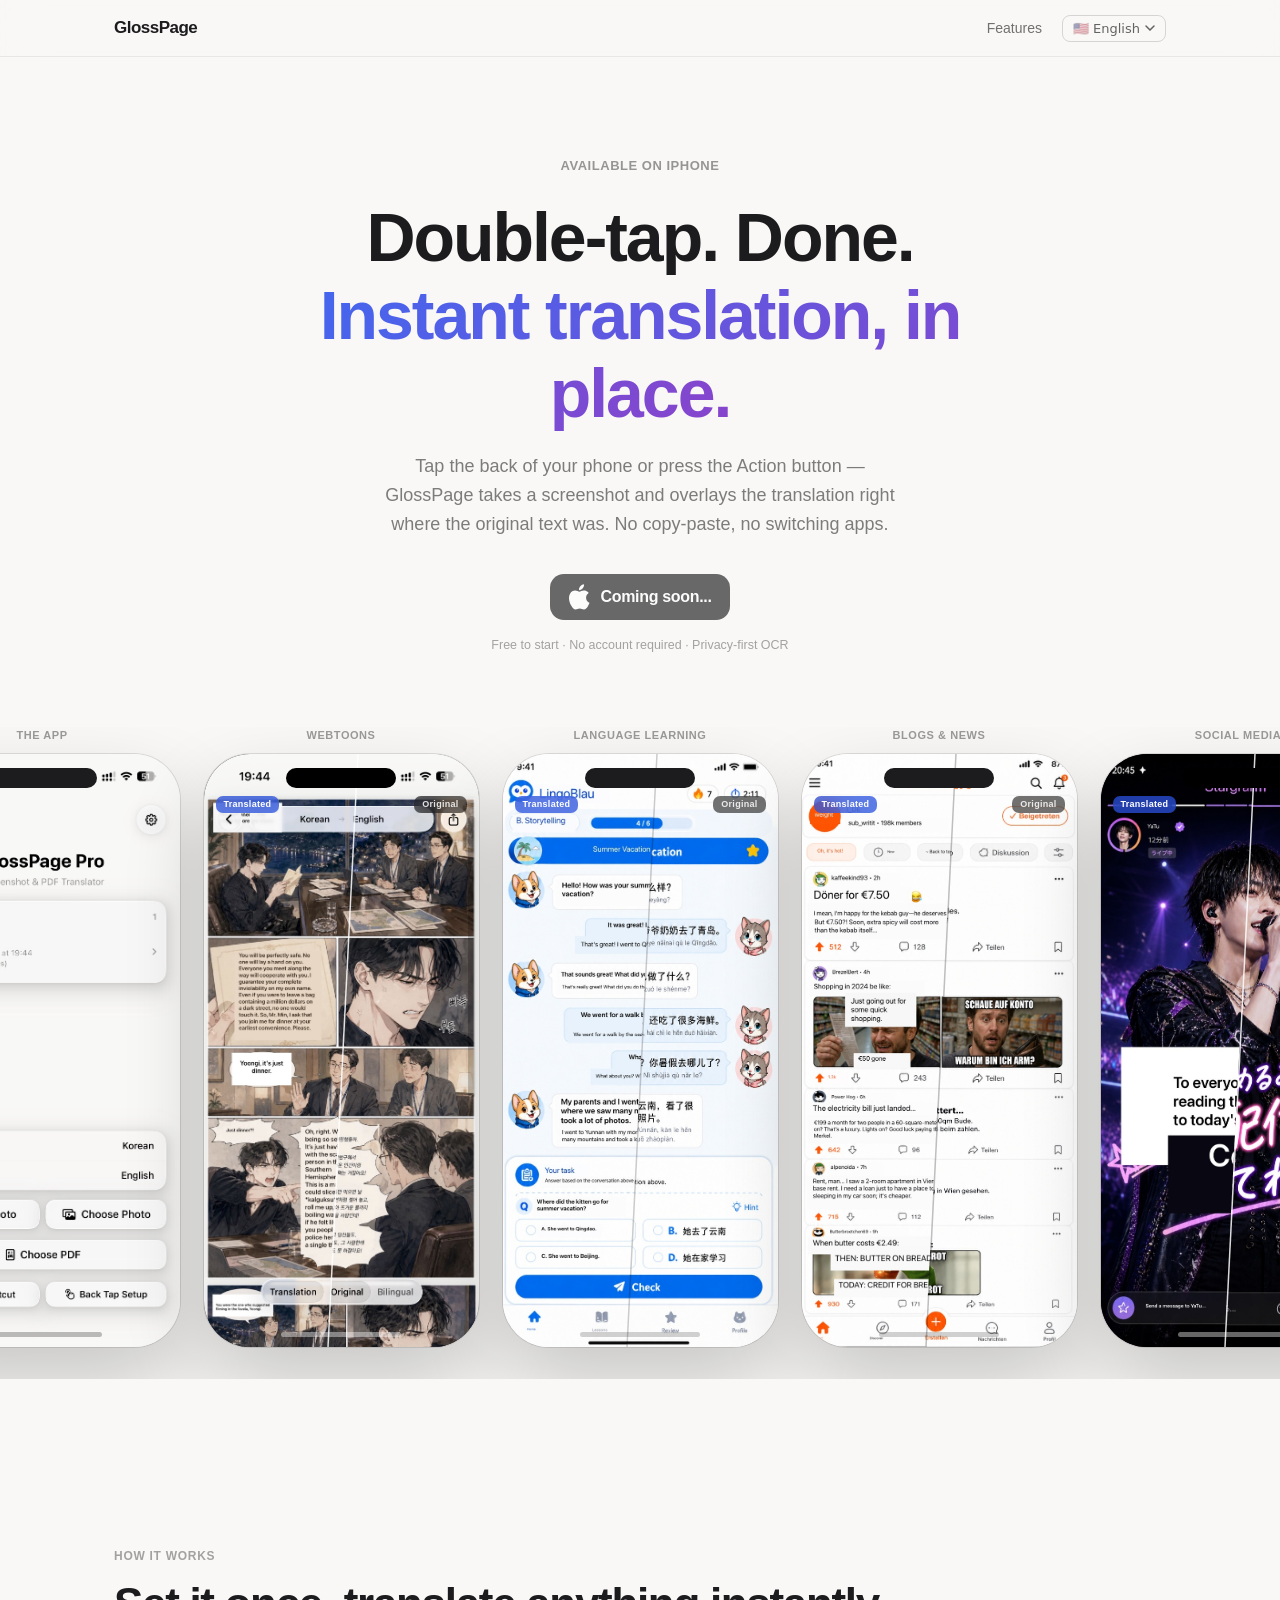
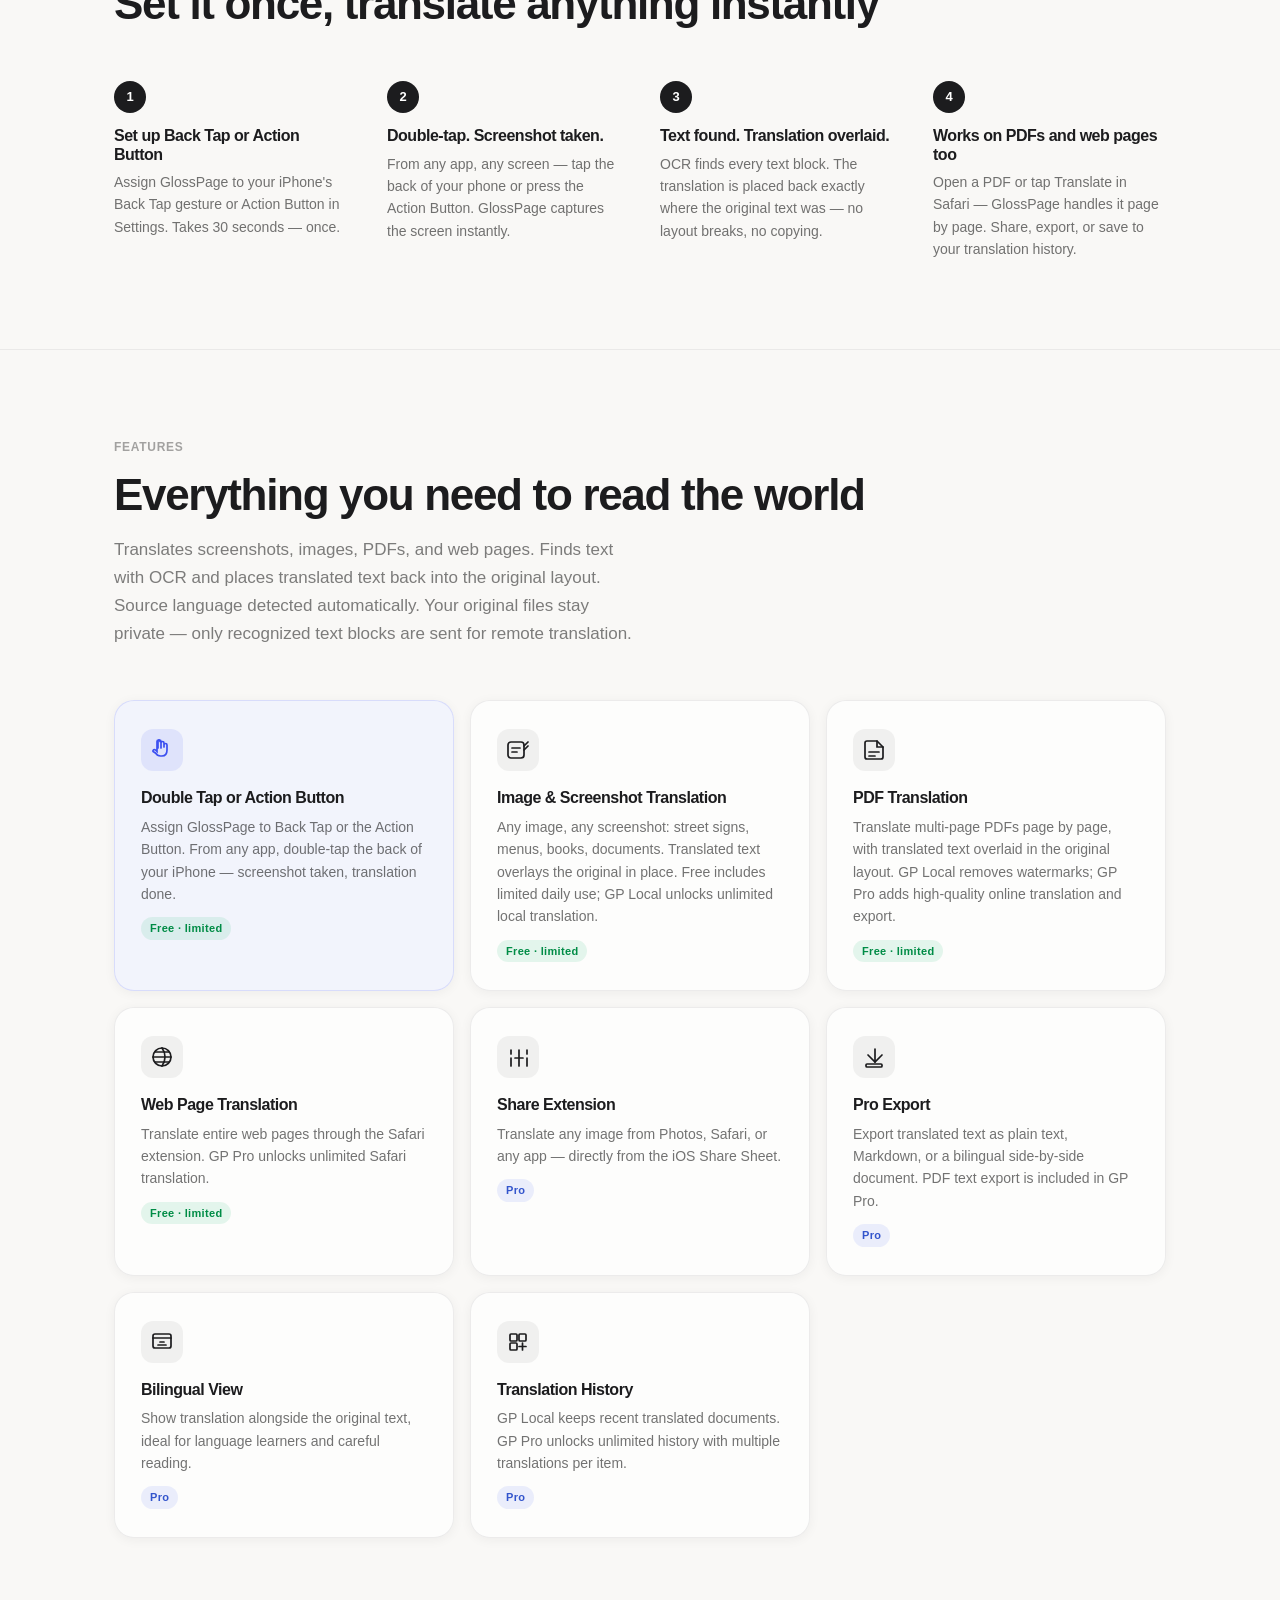
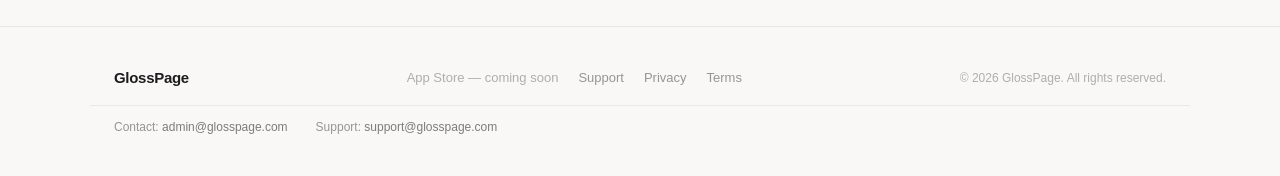
==== index.html @ c05e22f7 "Initial commit — GlossPage landing site" ====
<!DOCTYPE html>
<html lang="en">
<head>
<meta charset="UTF-8">
<meta name="viewport" content="width=device-width, initial-scale=1.0">
<title>GlossPage — Translate Text in Any Image or PDF</title>
<meta name="description" content="Point your iPhone at any text and get an instant translation overlaid on the image. Works with photos, PDFs, and web pages. Free to start.">
<meta property="og:title" content="GlossPage — Translate Text in Any Image">
<meta property="og:description" content="Point your iPhone at any text and get an instant translation overlaid on the image.">
<link rel="icon" href="img/glosspage-icon.png" type="image/png">
<link rel="stylesheet" href="styles.css">
</head>
<body>

<!-- ── Nav ── -->
<nav>
  <div class="nav-inner">
    <a href="/" class="nav-logo">GlossPage</a>
    <div class="nav-actions">
      <a href="#features" class="nav-link" id="nav-features">Features</a>
      <a href="#pricing" class="nav-link" id="nav-pricing" style="display:none;">Pricing</a>
      <div class="lang-switcher">
        <button class="lang-btn" id="lang-switcher-btn" aria-label="Language">
          <span id="lang-current">🇺🇸 EN</span>
          <svg width="10" height="6" viewBox="0 0 10 6" fill="none"><path d="M1 1l4 4 4-4" stroke="currentColor" stroke-width="1.5" stroke-linecap="round"/></svg>
        </button>
        <div class="lang-dropdown" id="lang-dropdown"></div>
      </div>
      <a id="nav-pro" href="#pricing" class="btn btn--pro" style="padding:8px 18px;font-size:13.5px;display:none;">Start Pro trial</a>
    </div>
  </div>
</nav>

<!-- ── Hero ── -->
<section class="hero">
  <div class="container--narrow">
    <span class="hero-eyebrow" id="hero-eyebrow">iPhone · iOS 17.4+</span>
    <h1><span id="h1-line1">Double-tap. Done.</span><br><em id="h1-em">Instant translation, in place.</em></h1>
    <p class="hero-sub" id="hero-sub">Tap the back of your phone or press the Action button — GlossPage takes a screenshot and overlays the translation right where the original text was. No copy-paste, no switching apps.</p>

    <div class="hero-ctas">
      <div class="appstore-badge" style="cursor:default; opacity:0.65;" aria-label="Coming soon to the App Store">
        <svg width="22" height="26" viewBox="0 0 22 26" fill="none" aria-hidden="true">
          <path d="M18.07 13.77c-.03-3.17 2.59-4.71 2.71-4.78-1.48-2.16-3.78-2.46-4.59-2.49-1.95-.2-3.82 1.16-4.81 1.16-.99 0-2.52-1.13-4.15-1.1-2.13.03-4.1 1.24-5.19 3.14-2.22 3.85-.57 9.54 1.59 12.67 1.06 1.53 2.32 3.25 3.97 3.19 1.6-.07 2.2-1.03 4.13-1.03 1.93 0 2.48 1.03 4.17 1 1.72-.03 2.81-1.55 3.86-3.09 1.22-1.77 1.72-3.48 1.75-3.57-.04-.02-3.4-1.3-3.44-5.1zM14.73 4.35c.88-1.07 1.47-2.54 1.31-4.02-1.27.05-2.8.85-3.71 1.9-.81.94-1.53 2.45-1.34 3.89 1.42.11 2.87-.72 3.74-1.77z" fill="white"/>
        </svg>
        <div class="appstore-badge-text">
          <span class="appstore-badge-sub" id="appstore-sub"></span>
          <span class="appstore-badge-name" id="appstore-name">Coming soon...</span>
        </div>
      </div>
      <a href="#pricing" class="btn btn--outline" id="btn-pro" style="display:none;">See plans ↗</a>
    </div>
    <p class="hero-note" id="hero-note">Free to start · No account required · Privacy-first OCR</p>
  </div>

  <!-- Use cases — 5 phones in a row -->
  <div style="margin-top:72px; overflow-x:auto; padding-bottom:32px;">
    <div style="display:flex; gap:24px; align-items:flex-end; justify-content:center; flex-wrap:nowrap; padding:0 24px;">

      <!-- 1. Main app screen -->
      <div style="display:flex; flex-direction:column; align-items:center; gap:10px; flex-shrink:0;">
        <div class="case-label">The app</div>
        <div class="phone-shell" style="background:#f2f1ee;">
          <div class="dyn-island"></div>
          <img src="img/screen-main.jpg" alt="GlossPage main screen" style="position:absolute; inset:0; width:100%; height:100%; object-fit:cover; object-position:top; display:block;"/>
          <div class="home-bar" style="background:rgba(0,0,0,0.25);"></div>
        </div>
      </div>

      <!-- 2. Webtoons — diagonal split -->
      <div style="display:flex; flex-direction:column; align-items:center; gap:10px; flex-shrink:0;">
        <div class="case-label">Webtoons</div>
        <div class="phone-shell" style="background:#1c1c1e;">
          <div class="dyn-island" style="background:#000;"></div>
          <img src="img/webtoon-translated.jpg" alt="Translated webtoon" style="position:absolute; inset:0; width:100%; height:100%; object-fit:cover; object-position:top; display:block;"/>
          <div style="position:absolute; inset:0; overflow:hidden; clip-path:polygon(56% 0%, 100% 0%, 100% 100%, 45% 100%);">
            <img src="img/webtoon-original.jpg" alt="Original Korean webtoon" style="position:absolute; inset:0; width:100%; height:100%; object-fit:cover; object-position:top; display:block;"/>
          </div>
          <div style="position:absolute; inset:0; pointer-events:none; z-index:5;">
            <svg width="275" height="593" viewBox="0 0 275 593" style="position:absolute;inset:0;"><line x1="154" y1="0" x2="124" y2="593" stroke="rgba(255,255,255,0.85)" stroke-width="1.5"/></svg>
          </div>
          <div style="position:absolute; top:42px; left:12px; z-index:10; background:rgba(40,80,220,0.75); backdrop-filter:blur(8px); border-radius:7px; padding:2px 8px; font-size:9px; font-weight:600; color:#fff; letter-spacing:0.03em;">Translated</div>
          <div style="position:absolute; top:42px; right:12px; z-index:10; background:rgba(0,0,0,0.55); backdrop-filter:blur(8px); border-radius:7px; padding:2px 8px; font-size:9px; font-weight:600; color:rgba(255,255,255,0.85); letter-spacing:0.03em;">Original</div>
          <div class="home-bar" style="background:rgba(255,255,255,0.4);"></div>
        </div>
      </div>

      <!-- 3. Language learning — diagonal split -->
      <div style="display:flex; flex-direction:column; align-items:center; gap:10px; flex-shrink:0;">
        <div class="case-label">Language learning</div>
        <div class="phone-shell" style="background:#fff;">
          <div class="dyn-island"></div>
          <img src="img/lingoblau-translated.jpg" alt="LingoBlau translated" style="position:absolute; inset:0; width:100%; height:100%; object-fit:cover; object-position:top; display:block;"/>
          <div style="position:absolute; inset:0; overflow:hidden; clip-path:polygon(56% 0%, 100% 0%, 100% 100%, 45% 100%);">
            <img src="img/lingoblau-original.jpg" alt="LingoBlau original Chinese" style="position:absolute; inset:0; width:100%; height:100%; object-fit:cover; object-position:top; display:block;"/>
          </div>
          <div style="position:absolute; inset:0; pointer-events:none; z-index:5;">
            <svg width="275" height="593" viewBox="0 0 275 593" style="position:absolute;inset:0;"><line x1="154" y1="0" x2="124" y2="593" stroke="rgba(0,0,0,0.2)" stroke-width="1.5"/></svg>
          </div>
          <div style="position:absolute; top:42px; left:12px; z-index:10; background:rgba(40,80,220,0.75); backdrop-filter:blur(8px); border-radius:7px; padding:2px 8px; font-size:9px; font-weight:600; color:#fff; letter-spacing:0.03em;">Translated</div>
          <div style="position:absolute; top:42px; right:12px; z-index:10; background:rgba(0,0,0,0.55); backdrop-filter:blur(8px); border-radius:7px; padding:2px 8px; font-size:9px; font-weight:600; color:rgba(255,255,255,0.85); letter-spacing:0.03em;">Original</div>
          <div class="home-bar" style="background:rgba(0,0,0,0.18);"></div>
        </div>
      </div>

      <!-- 4. Blogs & news — diagonal split -->
      <div style="display:flex; flex-direction:column; align-items:center; gap:10px; flex-shrink:0;">
        <div class="case-label">Blogs &amp; news</div>
        <div class="phone-shell" style="background:#fff;">
          <div class="dyn-island"></div>
          <img src="img/writeit-translated.jpg" alt="Writeit translated" style="position:absolute; inset:0; width:100%; height:100%; object-fit:cover; object-position:top; display:block;"/>
          <div style="position:absolute; inset:0; overflow:hidden; clip-path:polygon(56% 0%, 100% 0%, 100% 100%, 45% 100%);">
            <img src="img/writeit-original.jpg" alt="Writeit original German" style="position:absolute; inset:0; width:100%; height:100%; object-fit:cover; object-position:top; display:block;"/>
          </div>
          <div style="position:absolute; inset:0; pointer-events:none; z-index:5;">
            <svg width="275" height="593" viewBox="0 0 275 593" style="position:absolute;inset:0;"><line x1="154" y1="0" x2="124" y2="593" stroke="rgba(0,0,0,0.25)" stroke-width="1.5"/></svg>
          </div>
          <div style="position:absolute; top:42px; left:12px; z-index:10; background:rgba(40,80,220,0.75); backdrop-filter:blur(8px); border-radius:7px; padding:2px 8px; font-size:9px; font-weight:600; color:#fff; letter-spacing:0.03em;">Translated</div>
          <div style="position:absolute; top:42px; right:12px; z-index:10; background:rgba(0,0,0,0.55); backdrop-filter:blur(8px); border-radius:7px; padding:2px 8px; font-size:9px; font-weight:600; color:rgba(255,255,255,0.85); letter-spacing:0.03em;">Original</div>
          <div class="home-bar" style="background:rgba(0,0,0,0.18);"></div>
        </div>
      </div>

      <!-- 5. Social media — diagonal split -->
      <div style="display:flex; flex-direction:column; align-items:center; gap:10px; flex-shrink:0;">
        <div class="case-label">Social media</div>
        <div class="phone-shell" style="background:#0a0010;">
          <div class="dyn-island" style="background:#000;"></div>
          <img src="img/stargram-translated.jpg" alt="Stargram translated" style="position:absolute; inset:0; width:100%; height:100%; object-fit:cover; object-position:top; display:block;"/>
          <div style="position:absolute; inset:0; overflow:hidden; clip-path:polygon(56% 0%, 100% 0%, 100% 100%, 45% 100%);">
            <img src="img/stargram-original.jpg" alt="Stargram original Japanese" style="position:absolute; inset:0; width:100%; height:100%; object-fit:cover; object-position:top; display:block;"/>
          </div>
          <div style="position:absolute; inset:0; pointer-events:none; z-index:5;">
            <svg width="275" height="593" viewBox="0 0 275 593" style="position:absolute;inset:0;"><line x1="154" y1="0" x2="124" y2="593" stroke="rgba(255,255,255,0.85)" stroke-width="1.5"/></svg>
          </div>
          <div style="position:absolute; top:42px; left:12px; z-index:10; background:rgba(40,80,220,0.75); backdrop-filter:blur(8px); border-radius:7px; padding:2px 8px; font-size:9px; font-weight:600; color:#fff; letter-spacing:0.03em;">Translated</div>
          <div style="position:absolute; top:42px; right:12px; z-index:10; background:rgba(0,0,0,0.55); backdrop-filter:blur(8px); border-radius:7px; padding:2px 8px; font-size:9px; font-weight:600; color:rgba(255,255,255,0.85); letter-spacing:0.03em;">Original</div>
          <div class="home-bar" style="background:rgba(255,255,255,0.4);"></div>
        </div>
      </div>

    </div>
  </div>
</section>

<!-- ── How it works ── -->
<section class="section" id="how">
  <div class="container">
    <div class="section-label" id="how-label">How it works</div>
    <h2 id="how-h2">Set it once, translate anything instantly</h2>
    <div class="how-steps">
      <div class="how-step">
        <h3 id="how1-h">Set up Back Tap or Action Button</h3>
        <p id="how1-p">Assign GlossPage to your iPhone's Back Tap gesture or Action Button in Settings. Takes 30 seconds — once.</p>
      </div>
      <div class="how-step">
        <h3 id="how2-h">Double-tap. Screenshot taken.</h3>
        <p id="how2-p">From any app, any screen — tap the back of your phone or press the Action Button. GlossPage captures the screen instantly.</p>
      </div>
      <div class="how-step">
        <h3 id="how3-h">Text found. Translation overlaid.</h3>
        <p id="how3-p">OCR finds every text block. The translation is placed back exactly where the original text was — no layout breaks, no copying.</p>
      </div>
      <div class="how-step">
        <h3 id="how4-h">Works on PDFs and web pages too</h3>
        <p id="how4-p">Open a PDF or tap Translate in Safari — GlossPage handles it page by page. Share, export, or save to your translation history.</p>
      </div>
    </div>
  </div>
</section>

<!-- ── Features ── -->
<section class="section" id="features">
  <div class="container">
    <div class="section-label" id="feat-label">Features</div>
    <h2 id="feat-h2">Everything you need to read the world</h2>
    <p class="section-sub" id="feat-sub">Translates screenshots, images, PDFs, and web pages. Finds text with OCR and places translated text back into the original layout. Source language is detected automatically. Your original files stay private — only recognized text blocks are sent for remote translation.</p>

    <div class="feature-grid">

      <!-- 1. Double Tap / Action Button — FIRST -->
      <div class="feature-card" style="border-color:rgba(60,80,240,0.15); background:rgba(240,243,255,0.7);">
        <div class="feature-icon" style="background:rgba(60,80,240,0.1);">
          <svg viewBox="0 0 22 22" fill="none" stroke="rgb(60,80,240)" stroke-width="1.7" stroke-linecap="round">
            <path d="M7 9V2.5a1.5 1.5 0 013 0V9m0-5a1.5 1.5 0 013 0v4m0-2a1.5 1.5 0 013 0v5c0 3.8-1.8 6-5 6H9.5c-2 0-3.8-1-4.8-2.8L2 12.5A1.5 1.5 0 014.5 11L6 12.5V2.5a1.5 1.5 0 013 0"/>
          </svg>
        </div>
        <h3 id="f6-h">Double Tap or Action Button</h3>
        <p id="f6-p">Assign GlossPage to Back Tap or the Action Button. From any app, double-tap the back of your iPhone — screenshot taken, translation done.</p>
        <span class="feature-badge badge-free">Free · limited</span>
      </div>

      <!-- 2. Image Translation -->
      <div class="feature-card">
        <div class="feature-icon">
          <svg viewBox="0 0 22 22" fill="none" stroke="currentColor" stroke-width="1.7" stroke-linecap="round">
            <rect x="1" y="3" width="16" height="16" rx="3"/>
            <path d="M17 7l4-4M17 11l4-4"/>
            <path d="M5 9h8M5 13h5"/>
          </svg>
        </div>
        <h3 id="f1-h">Image &amp; Screenshot Translation</h3>
        <p id="f1-p">Any image, any screenshot — street signs, menus, books, documents. Translated text overlays the original in place. Free includes limited daily use; GP Local unlocks unlimited local translation.</p>
        <span class="feature-badge badge-free">Free · limited</span>
      </div>

      <!-- 3. PDF Translation -->
      <div class="feature-card">
        <div class="feature-icon">
          <svg viewBox="0 0 22 22" fill="none" stroke="currentColor" stroke-width="1.7" stroke-linecap="round">
            <path d="M14 2H4a2 2 0 00-2 2v14a2 2 0 002 2h14a2 2 0 002-2V8l-6-6z"/>
            <path d="M14 2v6h6"/>
            <path d="M6 13h10M6 17h6"/>
          </svg>
        </div>
        <h3 id="f2-h">PDF Translation</h3>
        <p id="f2-p">Translate multi-page PDFs page by page, with translated text overlaid in the original layout. GP Local removes watermarks; GP Pro adds high-quality online translation and export.</p>
        <span class="feature-badge badge-free">Free · limited</span>
      </div>

      <!-- 4. Web Page Translation -->
      <div class="feature-card">
        <div class="feature-icon">
          <svg viewBox="0 0 22 22" fill="none" stroke="currentColor" stroke-width="1.7" stroke-linecap="round">
            <circle cx="11" cy="11" r="9"/>
            <path d="M11 2a15 15 0 010 18M2 11h18"/>
            <path d="M4 6h14M4 16h14"/>
          </svg>
        </div>
        <h3 id="f3-h">Web Page Translation</h3>
        <p id="f3-p">Translate entire web pages through the Safari extension — text replaced in place, layout preserved. GP Pro unlocks unlimited Safari translation.</p>
        <span class="feature-badge badge-free">Free · limited</span>
      </div>

      <!-- 5. Share Extension -->
      <div class="feature-card">
        <div class="feature-icon">
          <svg viewBox="0 0 22 22" fill="none" stroke="currentColor" stroke-width="1.7" stroke-linecap="round">
            <path d="M4 12v8M4 8V4M20 12v8M20 4v4M12 4v16M8 12h8"/>
          </svg>
        </div>
        <h3 id="f5-h">Share Extension</h3>
        <p id="f5-p">Translate any image from Photos, Safari, or any app — directly from the iOS Share Sheet, without opening GlossPage.</p>
        <span class="feature-badge badge-pro">Pro</span>
      </div>

      <!-- 6. Pro Export -->
      <div class="feature-card">
        <div class="feature-icon">
          <svg viewBox="0 0 22 22" fill="none" stroke="currentColor" stroke-width="1.7" stroke-linecap="round">
            <path d="M19 9l-7 7-7-7"/>
            <path d="M12 3v13"/>
            <rect x="3" y="18" width="16" height="3" rx="1"/>
          </svg>
        </div>
        <h3 id="f7-h">Pro Export</h3>
        <p id="f7-p">Export translated text as plain text, Markdown, or a bilingual side-by-side document. PDF text export is included in GP Pro.</p>
        <span class="feature-badge badge-pro">Pro</span>
      </div>

      <!-- 7. Bilingual View -->
      <div class="feature-card">
        <div class="feature-icon">
          <svg viewBox="0 0 22 22" fill="none" stroke="currentColor" stroke-width="1.7" stroke-linecap="round">
            <rect x="2" y="3" width="18" height="14" rx="2"/>
            <path d="M2 7h18"/>
            <path d="M9 11h4M7 14h8"/>
          </svg>
        </div>
        <h3 id="f4-h">Bilingual View</h3>
        <p id="f4-p">Show translation alongside the original text — ideal for language learners and careful reading.</p>
        <span class="feature-badge badge-pro">Pro</span>
      </div>

      <!-- 8. Translation History -->
      <div class="feature-card">
        <div class="feature-icon">
          <svg viewBox="0 0 22 22" fill="none" stroke="currentColor" stroke-width="1.7" stroke-linecap="round">
            <rect x="3" y="3" width="7" height="7" rx="1"/>
            <rect x="12" y="3" width="7" height="7" rx="1"/>
            <rect x="3" y="12" width="7" height="7" rx="1"/>
            <path d="M12 15.5h7M15.5 12v7"/>
          </svg>
        </div>
        <h3 id="f8-h">Translation History</h3>
        <p id="f8-p">GP Local keeps recent translated documents. GP Pro unlocks unlimited history with multiple translations per item.</p>
        <span class="feature-badge badge-pro">Pro</span>
      </div>

    </div>
  </div>
</section>

<!-- ── Pricing ── -->
<section class="section" id="pricing" style="display:none;">
  <div class="container">
    <div class="section-label" id="price-label">Pricing</div>
    <h2 id="price-h2">Start free. Upgrade when translation becomes part of your day.</h2>
    <p class="section-sub" id="price-sub">Try GP Pro for 7 days with a limited online translation quota. Then stay free, unlock unlimited local translation, or choose Pro for high-quality online translation.</p>

    <div class="pricing-grid" style="grid-template-columns: repeat(4, minmax(0, 1fr)); align-items:stretch;">

      <!-- GP Free -->
      <div class="pricing-card pricing-card--free">
        <div class="pricing-tier" id="free-tier">GP Free</div>
        <div class="pricing-price" id="free-price">$0</div>
        <div class="pricing-period" id="free-period">forever</div>
        <ul class="pricing-features">
          <li><svg class="pricing-check" width="16" height="12" viewBox="0 0 16 12" fill="none"><path d="M1.5 6l4 4.5 9-9" stroke="rgba(0,150,80,1)" stroke-width="2" stroke-linecap="round" stroke-linejoin="round"/></svg><span id="free-f1">Limited local image &amp; screenshot translation</span></li>
          <li><svg class="pricing-check" width="16" height="12" viewBox="0 0 16 12" fill="none"><path d="M1.5 6l4 4.5 9-9" stroke="rgba(0,150,80,1)" stroke-width="2" stroke-linecap="round" stroke-linejoin="round"/></svg><span id="free-f2">Limited local PDF translation</span></li>
          <li><svg class="pricing-check" width="16" height="12" viewBox="0 0 16 12" fill="none"><path d="M1.5 6l4 4.5 9-9" stroke="rgba(0,150,80,1)" stroke-width="2" stroke-linecap="round" stroke-linejoin="round"/></svg><span id="free-f3">Shortcuts / Back Tap with daily limits</span></li>
          <li class="pricing-muted"><svg class="pricing-check" width="16" height="12" viewBox="0 0 16 12" fill="none"><path d="M2 2l12 12M14 2L2 14" stroke="rgba(0,0,0,0.25)" stroke-width="1.8" stroke-linecap="round"/></svg><span id="free-f4">Exports include watermark</span></li>
          <li class="pricing-muted"><svg class="pricing-check" width="16" height="12" viewBox="0 0 16 12" fill="none"><path d="M2 2l12 12M14 2L2 14" stroke="rgba(0,0,0,0.25)" stroke-width="1.8" stroke-linecap="round"/></svg><span id="free-f5">No high-quality online translation</span></li>
          <li class="pricing-muted"><svg class="pricing-check" width="16" height="12" viewBox="0 0 16 12" fill="none"><path d="M2 2l12 12M14 2L2 14" stroke="rgba(0,0,0,0.25)" stroke-width="1.8" stroke-linecap="round"/></svg><span id="free-f6">No saved history</span></li>
        </ul>
        <a href="#" class="btn btn--outline" style="width:100%;justify-content:center;pointer-events:none;opacity:0.55;" id="btn-download">Coming soon...</a>
      </div>

      <!-- GP Local -->
      <div class="pricing-card" style="background:rgba(255,255,255,0.85); border:0.5px solid rgba(40,120,90,0.16); box-shadow:0 4px 22px rgba(0,80,50,0.08);">
        <div class="pricing-tier" id="local-tier" style="color:rgba(0,120,70,0.75);">GP Local</div>
        <div class="pricing-price" style="color:#1c1c1e; margin-bottom:4px;"><span id="local-price">$14.99</span><span style="font-size:16px;font-weight:500;opacity:0.5;" id="local-per">/yr</span></div>
        <div class="pricing-period" id="local-period">or $1.99/month</div>
        <ul class="pricing-features">
          <li><svg class="pricing-check" width="16" height="12" viewBox="0 0 16 12" fill="none"><path d="M1.5 6l4 4.5 9-9" stroke="rgba(0,150,80,1)" stroke-width="2" stroke-linecap="round" stroke-linejoin="round"/></svg><span id="local-f1">Unlimited local image &amp; screenshot translation</span></li>
          <li><svg class="pricing-check" width="16" height="12" viewBox="0 0 16 12" fill="none"><path d="M1.5 6l4 4.5 9-9" stroke="rgba(0,150,80,1)" stroke-width="2" stroke-linecap="round" stroke-linejoin="round"/></svg><span id="local-f2">Unlimited local PDF translation</span></li>
          <li><svg class="pricing-check" width="16" height="12" viewBox="0 0 16 12" fill="none"><path d="M1.5 6l4 4.5 9-9" stroke="rgba(0,150,80,1)" stroke-width="2" stroke-linecap="round" stroke-linejoin="round"/></svg><span id="local-f3">No export watermarks</span></li>
          <li><svg class="pricing-check" width="16" height="12" viewBox="0 0 16 12" fill="none"><path d="M1.5 6l4 4.5 9-9" stroke="rgba(0,150,80,1)" stroke-width="2" stroke-linecap="round" stroke-linejoin="round"/></svg><span id="local-f4">7-day history for translated documents</span></li>
          <li class="pricing-muted"><svg class="pricing-check" width="16" height="12" viewBox="0 0 16 12" fill="none"><path d="M2 2l12 12M14 2L2 14" stroke="rgba(0,0,0,0.25)" stroke-width="1.8" stroke-linecap="round"/></svg><span id="local-f5">No high-quality online translation</span></li>
          <li class="pricing-muted"><svg class="pricing-check" width="16" height="12" viewBox="0 0 16 12" fill="none"><path d="M2 2l12 12M14 2L2 14" stroke="rgba(0,0,0,0.25)" stroke-width="1.8" stroke-linecap="round"/></svg><span id="local-f6">No advanced PDF text export</span></li>
        </ul>
        <a href="#" class="btn btn--outline" style="width:100%;justify-content:center;pointer-events:none;opacity:0.55;" id="btn-getlocal">Coming soon...</a>
        <p class="pricing-note" id="local-note">For private, on-device translation.</p>
      </div>

      <!-- GP Pro -->
      <div class="pricing-card pricing-card--pro" style="position:relative;">
        <div style="display:flex; align-items:center; gap:8px; margin-bottom:10px;">
          <div class="pricing-tier" id="pro-tier" style="margin:0;">GP Pro</div>
          <span id="pro-badge" style="font-size:10px; font-weight:700; background:rgba(255,255,255,0.15); color:rgba(255,255,255,0.9); padding:2px 8px; border-radius:50px; letter-spacing:0.04em;">BEST FOR MOST</span>
        </div>
        <div class="pricing-price" style="color:#fff; margin-bottom:4px;"><span id="pro-price">$29.99</span><span style="font-size:16px;font-weight:500;opacity:0.6;" id="pro-per">/yr</span></div>
        <div class="pricing-period" id="pro-period" style="font-size:12px;">or $4.99/month</div>
        <ul class="pricing-features">
          <li><svg class="pricing-check" width="16" height="12" viewBox="0 0 16 12" fill="none"><path d="M1.5 6l4 4.5 9-9" stroke="rgba(100,200,140,1)" stroke-width="2" stroke-linecap="round" stroke-linejoin="round"/></svg><span id="pro-f1">Everything in GP Local</span></li>
          <li><svg class="pricing-check" width="16" height="12" viewBox="0 0 16 12" fill="none"><path d="M1.5 6l4 4.5 9-9" stroke="rgba(100,200,140,1)" stroke-width="2" stroke-linecap="round" stroke-linejoin="round"/></svg><span id="pro-f2">High-quality online translation with 1× quota</span></li>
          <li><svg class="pricing-check" width="16" height="12" viewBox="0 0 16 12" fill="none"><path d="M1.5 6l4 4.5 9-9" stroke="rgba(100,200,140,1)" stroke-width="2" stroke-linecap="round" stroke-linejoin="round"/></svg><span id="pro-f3">Text export from PDFs</span></li>
          <li><svg class="pricing-check" width="16" height="12" viewBox="0 0 16 12" fill="none"><path d="M1.5 6l4 4.5 9-9" stroke="rgba(100,200,140,1)" stroke-width="2" stroke-linecap="round" stroke-linejoin="round"/></svg><span id="pro-f4">Unlimited history with multiple translations per item</span></li>
          <li><svg class="pricing-check" width="16" height="12" viewBox="0 0 16 12" fill="none"><path d="M1.5 6l4 4.5 9-9" stroke="rgba(100,200,140,1)" stroke-width="2" stroke-linecap="round" stroke-linejoin="round"/></svg><span id="pro-f5">Underline and bilingual translation modes</span></li>
          <li><svg class="pricing-check" width="16" height="12" viewBox="0 0 16 12" fill="none"><path d="M1.5 6l4 4.5 9-9" stroke="rgba(100,200,140,1)" stroke-width="2" stroke-linecap="round" stroke-linejoin="round"/></svg><span id="pro-f6">Unlimited Shortcuts, Back Tap and Safari translation</span></li>
        </ul>
        <a href="#" class="btn btn--pro" style="width:100%;justify-content:center;background:rgba(255,255,255,0.15);border:0.5px solid rgba(255,255,255,0.2);pointer-events:none;opacity:0.55;" id="btn-getpro">Coming soon...</a>
        <p class="pricing-note" id="price-note">7-day trial. Billed via App Store. Cancel anytime.</p>
      </div>

      <!-- GP Pro Plus -->
      <div class="pricing-card" style="background:linear-gradient(145deg,#0f1635,#1a1040); border:0.5px solid rgba(180,140,255,0.2); box-shadow:0 8px 40px rgba(120,60,255,0.2);">
        <div style="display:flex; align-items:center; gap:8px; margin-bottom:10px;">
          <div class="pricing-tier" id="plus-tier" style="color:rgba(200,170,255,0.8); margin:0;">GP Pro Plus</div>
          <span id="plus-badge" style="font-size:10px; font-weight:700; background:rgba(180,140,255,0.2); color:rgba(220,200,255,0.9); padding:2px 8px; border-radius:50px; letter-spacing:0.04em;">HEAVY USE</span>
        </div>
        <div class="pricing-price" style="color:#fff; margin-bottom:4px;"><span id="plus-price">$59.99</span><span style="font-size:16px;font-weight:500;opacity:0.5;" id="plus-per">/yr</span></div>
        <div class="pricing-period" id="plus-period" style="color:rgba(255,255,255,0.4); font-size:12px;">or $8.99/month</div>
        <ul class="pricing-features" style="margin-bottom:28px;">
          <li style="color:rgba(255,255,255,0.85);"><svg class="pricing-check" width="16" height="12" viewBox="0 0 16 12" fill="none"><path d="M1.5 6l4 4.5 9-9" stroke="rgba(200,160,255,1)" stroke-width="2" stroke-linecap="round" stroke-linejoin="round"/></svg><span id="plus-f1">Everything in GP Pro</span></li>
          <li style="color:rgba(255,255,255,0.85);"><svg class="pricing-check" width="16" height="12" viewBox="0 0 16 12" fill="none"><path d="M1.5 6l4 4.5 9-9" stroke="rgba(200,160,255,1)" stroke-width="2" stroke-linecap="round" stroke-linejoin="round"/></svg><span id="plus-f2">3× online translation quota</span></li>
          <li style="color:rgba(255,255,255,0.85);"><svg class="pricing-check" width="16" height="12" viewBox="0 0 16 12" fill="none"><path d="M1.5 6l4 4.5 9-9" stroke="rgba(200,160,255,1)" stroke-width="2" stroke-linecap="round" stroke-linejoin="round"/></svg><span id="plus-f3">Higher PDF and webpage limits</span></li>
          <li style="color:rgba(255,255,255,0.85);"><svg class="pricing-check" width="16" height="12" viewBox="0 0 16 12" fill="none"><path d="M1.5 6l4 4.5 9-9" stroke="rgba(200,160,255,1)" stroke-width="2" stroke-linecap="round" stroke-linejoin="round"/></svg><span id="plus-f4">Batch PDF translation</span></li>
          <li style="color:rgba(255,255,255,0.85);"><svg class="pricing-check" width="16" height="12" viewBox="0 0 16 12" fill="none"><path d="M1.5 6l4 4.5 9-9" stroke="rgba(200,160,255,1)" stroke-width="2" stroke-linecap="round" stroke-linejoin="round"/></svg><span id="plus-f5">Editable PDF export for heavy document work</span></li>
        </ul>
        <a href="#" class="btn" style="width:100%;justify-content:center;background:linear-gradient(135deg,rgba(160,100,255,0.7),rgba(100,60,220,0.7));border:0.5px solid rgba(200,160,255,0.3);color:#fff;box-shadow:0 4px 20px rgba(120,60,255,0.3);pointer-events:none;opacity:0.55;" id="btn-getplus">Coming soon...</a>
        <p class="pricing-note" id="plus-note" style="color:rgba(255,255,255,0.3);">For large PDFs, batches and frequent online translation.</p>
      </div>

    </div>
  </div>
</section>
<!-- ── Footer ── -->
<footer>
  <div class="footer-inner">
    <div class="footer-brand">GlossPage</div>
    <div class="footer-links">
      <span style="font-size:13px;color:rgba(0,0,0,0.3);">App Store — coming soon</span>
      <a href="mailto:support@glosspage.com" id="footer-support">Support</a>
      <a href="privacy.html" id="footer-privacy">Privacy</a>
      <a href="terms.html" id="footer-terms">Terms</a>
    </div>
    <div class="footer-copy"><span id="footer-copy">© 2026 GlossPage. All rights reserved.</span></div>
  </div>
  <div class="footer-contacts">
    <span>Contact: <a href="mailto:admin@glosspage.com">admin@glosspage.com</a></span>
    <span>Support: <a href="mailto:support@glosspage.com">support@glosspage.com</a></span>
  </div>
</footer>


<script>
const TRANSLATIONS = {
  en: {
    nav_features: "Features", nav_pricing: "Pricing", nav_pro: "Get Pro",
    eyebrow: "Available on iPhone",
    h1_1: "Double-tap. Done.", h1_em: "Instant translation, in place.",
    hero_sub: "Tap the back of your phone or press the Action button — GlossPage takes a screenshot and overlays the translation right where the original text was. No copy-paste, no switching apps.",
    btn_appstore: "App Store", btn_appstore_sub: "Download on the",
    btn_pro: "See plans ↗",
    hero_note: "Free to start · No account required · Privacy-first OCR",
    how_label: "How it works", how_h2: "Set it once, translate anything instantly",
    how1_h: "Set up Back Tap or Action Button", how1_p: "Assign GlossPage to your iPhone's Back Tap gesture or Action Button in Settings. Takes 30 seconds — once.",
    how2_h: "Double-tap. Screenshot taken.", how2_p: "From any app, any screen — tap the back of your phone or press the Action Button. GlossPage captures the screen instantly.",
    how3_h: "Text found. Translation overlaid.", how3_p: "OCR finds every text block. The translation is placed back exactly where the original text was — no layout breaks, no copying.",
    how4_h: "Works on PDFs and web pages too", how4_p: "Open a PDF or tap Translate in Safari — GlossPage handles it page by page. Share, export, or save to your translation history.",
    feat_label: "Features", feat_h2: "Everything you need to read the world",
    feat_sub: "Translates screenshots, images, PDFs, and web pages. Finds text with OCR and places translated text back into the original layout. Source language detected automatically. Your original files stay private — only recognized text blocks are sent for remote translation.",
    f1_h: "Image & Screenshot Translation", f1_p: "Any image, any screenshot — street signs, menus, books, documents. Translated text overlays the original in place.",
    f2_h: "PDF Translation", f2_p: "Translate multi-page PDFs with text overlaid on each page. Free tier includes up to 5 pages per day.",
    f3_h: "Web Page Translation", f3_p: "Translate entire web pages through the Safari extension. Free includes one page per day.",
    f4_h: "Bilingual View", f4_p: "Pro mode shows the translation alongside the original text — great for language learners.",
    f5_h: "Share Extension", f5_p: "Translate any image from Photos, Safari, or any app — directly from the iOS Share Sheet.",
    f6_h: "Double Tap or Action Button", f6_p: "Assign GlossPage to Back Tap or the Action Button. From any app, double-tap the back of your iPhone — screenshot taken, translation done.",
    f7_h: "Pro Export", f7_p: "Export translated text as plain text, Markdown, or a bilingual side-by-side document.",
    f8_h: "Translation History", f8_p: "Pro saves all translated images and PDFs to a dedicated folder in your Files app for easy reference.",
    price_label: "Pricing", price_h2: "Start free. Upgrade when translation becomes part of your day.",
    price_sub: "Try GP Pro for 7 days with a limited online translation quota. Then stay free, unlock unlimited local translation, or choose Pro for high-quality online translation.",
    free_tier: "GP Free", free_price: "$0", free_period: "forever",
    free_f1: "Limited local image & screenshot translation", free_f2: "Limited local PDF translation",
    free_f3: "Shortcuts / Back Tap with daily limits", free_f4: "Exports include watermark",
    free_f5: "No high-quality online translation", free_f6: "No saved history",
    btn_download: "Download Free",
    local_tier: "GP Local", local_price: "$14.99", local_per: "/yr",
    local_period: "or $1.99/month",
    local_f1: "Unlimited local image & screenshot translation", local_f2: "Unlimited local PDF translation",
    local_f3: "No export watermarks", local_f4: "7-day history for translated documents",
    local_f5: "No high-quality online translation", local_f6: "No advanced PDF text export",
    btn_getlocal: "Get GP Local →", local_note: "For private, on-device translation.",
    pro_tier: "GP Pro", pro_badge: "BEST FOR MOST", pro_price: "$29.99", pro_per: "/yr",
    pro_period: "or $4.99/month",
    pro_f1: "Everything in GP Local", pro_f2: "High-quality online translation with 1× quota",
    pro_f3: "Text export from PDFs", pro_f4: "Unlimited history with multiple translations per item",
    pro_f5: "Underline and bilingual translation modes", pro_f6: "Unlimited Shortcuts, Back Tap and Safari translation",
    pro_f7: "", pro_f8: "",
    btn_getpro: "Start GP Pro trial →", price_note: "7-day trial. Billed via App Store. Cancel anytime.",
    plus_tier: "GP Pro Plus", plus_badge: "HEAVY USE", plus_price: "$59.99", plus_per: "/yr",
    plus_period: "or $8.99/month",
    plus_f1: "Everything in GP Pro", plus_f2: "3× online translation quota",
    plus_f3: "Higher PDF and webpage limits", plus_f4: "Batch PDF translation",
    plus_f5: "Editable PDF export for heavy document work",
    btn_getplus: "Get GP Pro Plus →", plus_note: "For large PDFs, batches and frequent online translation.",
    footer_support: "Support", footer_privacy: "Privacy", footer_terms: "Terms",
    footer_copy: "© 2026 GlossPage. All rights reserved.",
  },
  de: {
    nav_features: "Funktionen", nav_pricing: "Preise", nav_pro: "Pro holen",
    eyebrow: "Verfügbar auf iPhone",
    h1_1: "Übersetze jeden Text,", h1_em: "direkt im Bild.",
    hero_sub: "Richte deine Kamera auf ein Schild, Dokument oder Screenshot. GlossPage erkennt den Text und legt die Übersetzung direkt darüber — kein Kopieren, kein App-Wechsel.",
    btn_appstore: "App Store", btn_appstore_sub: "Laden im",
    btn_pro: "Pro holen ↗",
    hero_note: "Kostenlos herunterladen · iOS 17.4+ · Kein Konto erforderlich",
    how_label: "So funktioniert's", how_h2: "Drei Schritte zur Übersetzung",
    how1_h: "Bild auswählen", how1_p: "Wähle ein Foto aus deiner Bibliothek, mach ein neues mit der Kamera oder teile ein Bild aus einer beliebigen App. Funktioniert auch mit Screenshots.",
    how2_h: "Text wird erkannt", how2_p: "GlossPage nutzt Apples Vision-Framework auf dem Gerät, um jede Textregion zu finden — kein Internet für die Texterkennung nötig.",
    how3_h: "Übersetzung erscheint", how3_p: "Jeder Textblock wird übersetzt und direkt über das Originalbild gelegt. Jederzeit zwischen Übersetzung und Original wechseln.",
    how4_h: "Speichern oder teilen", how4_p: "Exportiere das übersetzte Bild in deine Fotos, teile es oder kopiere den gesamten übersetzten Text in die Zwischenablage.",
    feat_label: "Funktionen", feat_h2: "Alles, was du brauchst, um die Welt zu lesen",
    feat_sub: "Von einem Straßenschild im Ausland bis zu einem dichten technischen PDF — GlossPage meistert es.",
    f1_h: "Bildübersetzung", f1_p: "Richte auf jedes Bild — Schilder, Speisekarten, Bücher, Screenshots. Die Übersetzung wird direkt über dem Original angezeigt.",
    f2_h: "PDF-Übersetzung", f2_p: "Übersetze mehrseitige PDFs mit Text auf jeder Seite. Die kostenlose Version umfasst bis zu 5 Seiten pro Tag.",
    f3_h: "Webseiten-Übersetzung", f3_p: "Übersetze ganze Webseiten über die Safari-Erweiterung. Kostenlos eine Seite pro Tag.",
    f4_h: "Zweisprachige Ansicht", f4_p: "Der Pro-Modus zeigt die Übersetzung neben dem Originaltext — ideal für Sprachlernende.",
    f5_h: "Teilen-Erweiterung", f5_p: "Übersetze jedes Bild aus Fotos, Safari oder einer beliebigen App — direkt aus dem iOS-Teilen-Menü.",
    f6_h: "Rücktipp-Kürzel", f6_p: "Doppeltippe auf die Rückseite deines iPhones, um sofort zu übersetzen, was auf dem Bildschirm zu sehen ist.",
    f7_h: "Pro-Export", f7_p: "Exportiere übersetzten Text als Klartext, Markdown oder zweisprachiges Dokument.",
    f8_h: "Übersetzungsverlauf", f8_p: "Pro speichert alle übersetzten Bilder und PDFs in einem eigenen Ordner in der Dateien-App.",
    price_label: "Preise", price_h2: "Einfache Preise. Echte Power.",
    price_sub: "Kostenlos mit großzügigen Tageslimits starten. Mit Pro Plus noch mehr herausholen.",
    free_tier: "Kostenlos", free_price: "0 €", free_period: "für immer",
    free_f1: "Bildübersetzung — unbegrenzt", free_f2: "PDF-Übersetzung — bis 10 Seiten/Tag",
    free_f3: "Webseitenübersetzung — 3/Tag", free_f4: "Verknüpfungen / Rücktipp — 25 Mal/Tag",
    free_f5: "PDF-Wasserzeichen beim Export", free_f6: "Teilen-Erweiterung",
    btn_download: "Kostenlos laden",
    pro_tier: "Pro", pro_price: "24,99 €", pro_per: "/Jahr",
    pro_period: "oder $4.99/Monat",
    pro_f1: "Alles aus Kostenlos, unbegrenzt", pro_f2: "Premium Online-Übersetzung — bis 50 Seiten/Tag",
    pro_f3: "Kein Exportwasserzeichen", pro_f4: "Export: Text, Markdown & zweisprachig",
    pro_f5: "Übersetzungsverlauf", pro_f6: "Unbegrenzte Verknüpfungen & Rücktipp",
    pro_f7: "Unbegrenzte Safari-Webübersetzung", pro_f8: "",
    btn_getpro: "Pro holen →", price_note: "Abrechnung über den App Store. Jederzeit kündigen.",
    footer_support: "Support", footer_privacy: "Datenschutz", footer_terms: "AGB",
    footer_copy: "© 2026 GlossPage. Alle Rechte vorbehalten.",
  },
  ja: {
    nav_features: "機能", nav_pricing: "料金", nav_pro: "Proを入手",
    eyebrow: "iPhoneで利用可能",
    h1_1: "あらゆるテキストを、", h1_em: "画像のままで翻訳。",
    hero_sub: "カメラを看板、書類、スクリーンショットに向けるだけ。GlossPageがテキストを認識し、翻訳を画像の上に重ねて表示します。コピーも切り替えも不要。",
    btn_appstore: "App Store", btn_appstore_sub: "ダウンロード",
    btn_pro: "Proを入手 ↗",
    hero_note: "無料ダウンロード · iOS 17.4以降 · アカウント不要",
    how_label: "使い方", how_h2: "3ステップで翻訳完了",
    how1_h: "画像を選択", how1_p: "ライブラリから写真を選択するか、カメラで新しく撮影するか、他のアプリから画像を共有できます。スクリーンショットにも対応。",
    how2_h: "テキストを認識", how2_p: "GlossPageはAppleのオンデバイスVisionフレームワークを使用して画像内のテキスト領域を検出・抽出します。OCRにインターネット不要。",
    how3_h: "翻訳が表示される", how3_p: "各テキストブロックが翻訳され、元の画像に直接重ねて表示されます。翻訳と原文をいつでも切り替えられます。",
    how4_h: "保存または共有", how4_p: "翻訳済み画像を写真に保存、共有、またはテキスト全体をクリップボードにコピーできます。",
    feat_label: "機能", feat_h2: "世界を読むために必要なすべて",
    feat_sub: "海外の看板から専門的な技術PDFまで — GlossPageにお任せください。",
    f1_h: "画像翻訳", f1_p: "看板、メニュー、本、スクリーンショットなど、あらゆる画像に対応。翻訳テキストが元の位置に重なって表示されます。",
    f2_h: "PDF翻訳", f2_p: "複数ページのPDFを各ページにテキストを重ねて翻訳。無料プランは1日5ページまで。",
    f3_h: "Webページ翻訳", f3_p: "Safari拡張機能でWebページ全体を翻訳。無料は1日1ページ。",
    f4_h: "バイリンガル表示", f4_p: "Proモードでは翻訳を原文の隣に表示 — 語学学習者に最適。",
    f5_h: "共有拡張機能", f5_p: "写真、Safari、またはあらゆるアプリの画像をiOS共有シートから直接翻訳。",
    f6_h: "背面タップショートカット", f6_p: "iPhoneの背面をダブルタップするだけで画面上のテキストを瞬時に翻訳。",
    f7_h: "Proエクスポート", f7_p: "テキスト、Markdown、またはバイリンガル並列ドキュメントとしてエクスポート。",
    f8_h: "翻訳履歴", f8_p: "Proは翻訳済みの画像とPDFをすべてファイルアプリの専用フォルダに保存。",
    price_label: "料金", price_h2: "シンプルな料金。本格的な機能。",
    price_sub: "無料で始めて、必要に応じてアップグレード。",
    free_tier: "無料", free_price: "¥0", free_period: "永久に",
    free_f1: "画像翻訳 — 無制限", free_f2: "PDF翻訳 — 1日10ページまで",
    free_f3: "Webページ翻訳 — 1日3ページ", free_f4: "ショートカット / 背面タップ — 1日25回",
    free_f5: "PDFエクスポート時に透かし", free_f6: "共有拡張機能",
    btn_download: "無料でダウンロード",
    pro_tier: "Pro", pro_price: "$29.99", pro_per: "/年",
    pro_period: "または月額 $4.99",
    pro_f1: "無料プランのすべて、無制限", pro_f2: "プレミアムオンライン翻訳 — 1日50ページまで",
    pro_f3: "エクスポート透かしなし", pro_f4: "テキスト・Markdown・バイリンガル出力",
    pro_f5: "翻訳履歴", pro_f6: "ショートカット＆背面タップ 無制限",
    pro_f7: "Safari ウェブ翻訳 無制限", pro_f8: "",
    btn_getpro: "Proを入手 →", price_note: "App Store経由で請求。いつでもキャンセル可能。",
    footer_support: "サポート", footer_privacy: "プライバシー", footer_terms: "利用規約",
    footer_copy: "© 2026 GlossPage. All rights reserved.",
  },
  es: {
    nav_features: "Funciones", nav_pricing: "Precios", nav_pro: "Obtener Pro",
    eyebrow: "Disponible en iPhone",
    h1_1: "Traduce cualquier texto,", h1_em: "en la propia imagen.",
    hero_sub: "Apunta tu cámara a un cartel, documento o captura de pantalla. GlossPage lee el texto y superpone la traducción — sin copiar, sin cambiar de app.",
    btn_appstore: "App Store", btn_appstore_sub: "Descargar en el",
    btn_pro: "Obtener Pro ↗",
    hero_note: "Descarga gratuita · iOS 17.4+ · Sin cuenta necesaria",
    how_label: "Cómo funciona", how_h2: "Tres pasos para cualquier traducción",
    how1_h: "Elige una imagen", how1_p: "Selecciona una foto de tu biblioteca, toma una nueva con la cámara o comparte una imagen desde cualquier app. También funciona con capturas de pantalla.",
    how2_h: "El texto se reconoce", how2_p: "GlossPage usa el framework Vision de Apple en el dispositivo para encontrar cada región de texto — sin internet para el OCR.",
    how3_h: "Aparece la traducción", how3_p: "Cada bloque de texto se traduce y se superpone directamente sobre la imagen original. Alterna entre traducción y original cuando quieras.",
    how4_h: "Guarda o comparte", how4_p: "Exporta la imagen traducida a tus Fotos, compártela o copia el texto traducido completo al portapapeles.",
    feat_label: "Funciones", feat_h2: "Todo lo que necesitas para leer el mundo",
    feat_sub: "Desde un cartel en el extranjero hasta un PDF técnico — GlossPage lo maneja.",
    f1_h: "Traducción de imágenes", f1_p: "Apunta a cualquier imagen — carteles, menús, libros, capturas. El texto traducido se superpone en el lugar original.",
    f2_h: "Traducción de PDF", f2_p: "Traduce PDFs de varias páginas con texto superpuesto en cada página. La versión gratuita incluye hasta 5 páginas por día.",
    f3_h: "Traducción de páginas web", f3_p: "Traduce páginas web completas con la extensión de Safari. Gratis: una página por día.",
    f4_h: "Vista bilingüe", f4_p: "El modo Pro muestra la traducción junto al texto original — ideal para aprender idiomas.",
    f5_h: "Extensión de compartir", f5_p: "Traduce cualquier imagen desde Fotos, Safari o cualquier app — directamente desde el menú Compartir de iOS.",
    f6_h: "Atajo de toque trasero", f6_p: "Toca dos veces la parte trasera de tu iPhone para traducir al instante lo que está en pantalla.",
    f7_h: "Exportación Pro", f7_p: "Exporta el texto traducido como texto plano, Markdown o documento bilingüe.",
    f8_h: "Historial de traducciones", f8_p: "Pro guarda todas las imágenes y PDFs traducidos en una carpeta dedicada en la app Archivos.",
    price_label: "Precios", price_h2: "Precios simples. Potencia real.",
    price_sub: "Comienza gratis con límites generosos. Actualiza cuando necesites más.",
    free_tier: "Gratis", free_price: "$0", free_period: "para siempre",
    free_f1: "Traducción de imágenes — ilimitada", free_f2: "Traducción de PDF — 5 páginas/día",
    free_f3: "Traducción web — 3/día", free_f4: "Atajos / Toque trasero — 25 usos/día",
    free_f5: "Marca de agua en PDFs exportados", free_f6: "Extensión de compartir",
    btn_download: "Descargar gratis",
    pro_tier: "Pro", pro_price: "$29.99", pro_per: "/año",
    pro_period: "o $4.99/mes",
    pro_f1: "Todo lo de Gratis, ilimitado", pro_f2: "Traducción online premium — hasta 50 páginas/día",
    pro_f3: "Sin marcas de agua en exportación", pro_f4: "Exportar texto, Markdown y bilingüe",
    pro_f5: "Historial de traducciones", pro_f6: "Atajos y Toque trasero ilimitados",
    pro_f7: "Traducción web Safari ilimitada", pro_f8: "",
    btn_getpro: "Obtener Pro →", price_note: "Facturado a través de App Store. Cancela cuando quieras.",
    footer_support: "Soporte", footer_privacy: "Privacidad", footer_terms: "Términos",
    footer_copy: "© 2026 GlossPage. Todos los derechos reservados.",
  },
  ko: {
    nav_features: "기능", nav_pricing: "가격", nav_pro: "Pro 구독",
    eyebrow: "iPhone에서 사용 가능",
    h1_1: "어떤 텍스트든,", h1_em: "이미지 위에서 바로 번역.",
    hero_sub: "카메라를 간판, 문서, 스크린샷에 향하세요. GlossPage가 텍스트를 읽고 번역을 이미지 위에 바로 표시합니다 — 복사도, 앱 전환도 필요 없어요.",
    btn_appstore: "App Store", btn_appstore_sub: "다운로드",
    btn_pro: "Pro 구독 ↗",
    hero_note: "무료 다운로드 · iOS 17.4 이상 · 계정 불필요",
    how_label: "사용 방법", how_h2: "3단계로 번역 완료",
    how1_h: "이미지 선택", how1_p: "라이브러리에서 사진을 선택하거나, 카메라로 새로 촬영하거나, 모든 앱에서 이미지를 공유하세요. 스크린샷도 지원합니다.",
    how2_h: "텍스트 인식", how2_p: "GlossPage는 Apple의 기기 내 Vision 프레임워크를 사용해 이미지의 모든 텍스트 영역을 찾아냅니다 — OCR에 인터넷 불필요.",
    how3_h: "번역 표시", how3_p: "각 텍스트 블록이 번역되어 원본 이미지 위에 바로 표시됩니다. 언제든지 번역과 원문 사이를 전환할 수 있습니다.",
    how4_h: "저장 또는 공유", how4_p: "번역된 이미지를 사진에 저장하거나, 공유하거나, 전체 번역 텍스트를 클립보드에 복사하세요.",
    feat_label: "기능", feat_h2: "세상을 읽기 위한 모든 것",
    feat_sub: "해외 도로 표지판부터 전문 기술 PDF까지 — GlossPage가 처리합니다.",
    f1_h: "이미지 번역", f1_p: "간판, 메뉴, 책, 스크린샷 등 모든 이미지에 대응. 번역 텍스트가 원래 위치에 겹쳐 표시됩니다.",
    f2_h: "PDF 번역", f2_p: "여러 페이지 PDF를 각 페이지에 텍스트를 겹쳐 번역. 무료 플랜은 하루 5페이지까지.",
    f3_h: "웹 페이지 번역", f3_p: "Safari 확장 프로그램으로 전체 웹 페이지를 번역. 무료: 하루 1페이지.",
    f4_h: "이중 언어 보기", f4_p: "Pro 모드는 번역을 원문 옆에 표시 — 언어 학습자에게 최적.",
    f5_h: "공유 확장", f5_p: "사진, Safari 또는 모든 앱의 이미지를 iOS 공유 시트에서 바로 번역.",
    f6_h: "뒷면 탭 단축키", f6_p: "iPhone 뒷면을 두 번 탭하면 화면의 텍스트를 즉시 번역.",
    f7_h: "Pro 내보내기", f7_p: "번역 텍스트를 일반 텍스트, Markdown 또는 이중 언어 문서로 내보내기.",
    f8_h: "번역 기록", f8_p: "Pro는 번역된 이미지와 PDF를 모두 파일 앱의 전용 폴더에 저장.",
    price_label: "가격", price_h2: "간단한 요금제. 강력한 기능.",
    price_sub: "넉넉한 무료 한도로 시작하고, 필요할 때 업그레이드하세요.",
    free_tier: "무료", free_price: "₩0", free_period: "영구적으로",
    free_f1: "이미지 번역 — 무제한", free_f2: "PDF 번역 — 하루 10페이지",
    free_f3: "웹 페이지 번역 — 하루 3개", free_f4: "단축키 / 뒷면 탭 — 하루 25회",
    free_f5: "PDF 내보내기 시 워터마크", free_f6: "공유 확장",
    btn_download: "무료 다운로드",
    pro_tier: "Pro", pro_price: "$29.99", pro_per: "/년",
    pro_period: "또는 월 $4.99",
    pro_f1: "무료 플랜의 모든 것, 무제한", pro_f2: "프리미엄 온라인 번역 — 하루 50페이지",
    pro_f3: "내보내기 워터마크 없음", pro_f4: "텍스트·Markdown·이중 언어 출력",
    pro_f5: "번역 기록", pro_f6: "단축키 및 뒷면 탭 무제한",
    pro_f7: "Safari 웹 번역 무제한", pro_f8: "",
    btn_getpro: "Pro 구독 →", price_note: "App Store를 통해 청구됩니다. 언제든지 취소 가능.",
    footer_support: "지원", footer_privacy: "개인정보", footer_terms: "이용약관",
    footer_copy: "© 2026 GlossPage. All rights reserved.",
  },
  fr: {
    nav_features: "Fonctionnalités", nav_pricing: "Tarifs", nav_pro: "Obtenir Pro",
    eyebrow: "Disponible sur iPhone",
    h1_1: "Traduisez n'importe quel texte,", h1_em: "directement dans l'image.",
    hero_sub: "Pointez votre appareil photo vers un panneau, un document ou une capture d'écran. GlossPage lit le texte et affiche la traduction par-dessus — sans copier, sans changer d'app.",
    btn_appstore: "App Store", btn_appstore_sub: "Télécharger sur l'",
    btn_pro: "Obtenir Pro ↗",
    hero_note: "Téléchargement gratuit · iOS 17.4+ · Sans compte",
    how_label: "Comment ça marche", how_h2: "Trois étapes pour toute traduction",
    how1_h: "Choisir une image", how1_p: "Sélectionnez une photo de votre bibliothèque, prenez-en une nouvelle avec l'appareil photo ou partagez une image depuis n'importe quelle app.",
    how2_h: "Le texte est reconnu", how2_p: "GlossPage utilise le framework Vision d'Apple sur l'appareil pour trouver chaque région de texte — pas d'internet nécessaire pour l'OCR.",
    how3_h: "La traduction apparaît", how3_p: "Chaque bloc de texte est traduit et superposé directement sur l'image d'origine. Basculez entre traduction et original à tout moment.",
    how4_h: "Enregistrez ou partagez", how4_p: "Exportez l'image traduite dans vos Photos, partagez-la ou copiez le texte traduit intégral dans le presse-papiers.",
    feat_label: "Fonctionnalités", feat_h2: "Tout ce qu'il faut pour lire le monde",
    feat_sub: "D'un panneau à l'étranger à un PDF technique dense — GlossPage gère tout.",
    f1_h: "Traduction d'images", f1_p: "Pointez vers n'importe quelle image — panneaux, menus, livres, captures. Le texte traduit se superpose à l'original.",
    f2_h: "Traduction PDF", f2_p: "Traduisez des PDFs multi-pages avec le texte superposé sur chaque page. La version gratuite inclut jusqu'à 5 pages par jour.",
    f3_h: "Traduction de pages web", f3_p: "Traduisez des pages web entières via l'extension Safari. Gratuit : une page par jour.",
    f4_h: "Vue bilingue", f4_p: "Le mode Pro affiche la traduction à côté du texte original — idéal pour apprendre les langues.",
    f5_h: "Extension de partage", f5_p: "Traduisez n'importe quelle image depuis Photos, Safari ou toute app — directement depuis le menu Partager d'iOS.",
    f6_h: "Raccourci double-tap", f6_p: "Appuyez deux fois au dos de votre iPhone pour traduire instantanément ce qui est à l'écran.",
    f7_h: "Export Pro", f7_p: "Exportez le texte traduit en texte brut, Markdown ou document bilingue.",
    f8_h: "Historique des traductions", f8_p: "Pro enregistre toutes les images et PDFs traduits dans un dossier dédié de l'app Fichiers.",
    price_label: "Tarifs", price_h2: "Tarifs simples. Puissance réelle.",
    price_sub: "Commencez gratuitement avec des limites généreuses. Passez à Pro quand vous en avez besoin.",
    free_tier: "Gratuit", free_price: "0 €", free_period: "pour toujours",
    free_f1: "Traduction d'images — illimitée", free_f2: "Traduction PDF — jusqu'à 10 pages/jour",
    free_f3: "Traduction web — 3/jour", free_f4: "Raccourcis / Double-tap — 25 fois/jour",
    free_f5: "Filigrane sur les PDFs exportés", free_f6: "Extension de partage",
    btn_download: "Télécharger gratuitement",
    pro_tier: "Pro", pro_price: "29,99 €", pro_per: "/an",
    pro_period: "ou $4.99/mois",
    pro_f1: "Tout le plan Gratuit, illimité", pro_f2: "Traduction en ligne premium — jusqu'à 50 pages/jour",
    pro_f3: "Sans filigrane à l'export", pro_f4: "Export texte, Markdown et bilingue",
    pro_f5: "Historique des traductions", pro_f6: "Raccourcis et Double-tap illimités",
    pro_f7: "Traduction web Safari illimitée", pro_f8: "",
    btn_getpro: "Obtenir Pro →", price_note: "Facturé via l'App Store. Annulez à tout moment.",
    footer_support: "Support", footer_privacy: "Confidentialité", footer_terms: "CGU",
    footer_copy: "© 2026 GlossPage. Tous droits réservés.",
  },
};


// Keep the updated pricing policy consistent across all localized pages.
// Plan names stay as product names, while feature descriptions are localized.
const UPDATED_PRICING_COPY_BY_LANG = {
  en: {
    nav_pro: "Start Pro trial",
    btn_pro: "See plans ↗",
    f1_p: "Any image, any screenshot: street signs, menus, books, documents. Translated text overlays the original in place. Free includes limited daily use; GP Local unlocks unlimited local translation.",
    f2_p: "Translate multi-page PDFs page by page, with translated text overlaid in the original layout. GP Local removes watermarks; GP Pro adds high-quality online translation and export.",
    f3_p: "Translate entire web pages through the Safari extension. GP Pro unlocks unlimited Safari translation.",
    f4_p: "Show translation alongside the original text, ideal for language learners and careful reading.",
    f7_p: "Export translated text as plain text, Markdown, or a bilingual side-by-side document. PDF text export is included in GP Pro.",
    f8_p: "GP Local keeps recent translated documents. GP Pro unlocks unlimited history with multiple translations per item.",
    price_label: "Pricing",
    price_h2: "Start free. Upgrade when translation becomes part of your day.",
    price_sub: "Try GP Pro for 7 days with a limited online translation quota. Then stay free, unlock unlimited local translation, or choose Pro for high-quality online translation.",
    free_tier: "GP Free", free_price: "$0", free_period: "forever",
    free_f1: "Limited local image & screenshot translation", free_f2: "Limited local PDF translation",
    free_f3: "Shortcuts / Back Tap with daily limits", free_f4: "Exports include watermark",
    free_f5: "No high-quality online translation", free_f6: "No saved history",
    btn_download: "Download Free",
    local_tier: "GP Local", local_price: "$14.99", local_per: "/yr",
    local_period: "or $1.99/month",
    local_f1: "Unlimited local image & screenshot translation", local_f2: "Unlimited local PDF translation",
    local_f3: "No export watermarks", local_f4: "7-day history for translated documents",
    local_f5: "No high-quality online translation", local_f6: "No advanced PDF text export",
    btn_getlocal: "Get GP Local →", local_note: "For private, on-device translation.",
    pro_tier: "GP Pro", pro_badge: "BEST FOR MOST", pro_price: "$29.99", pro_per: "/yr",
    pro_period: "or $4.99/month",
    pro_f1: "Everything in GP Local", pro_f2: "High-quality online translation with 1× quota",
    pro_f3: "Text export from PDFs", pro_f4: "Unlimited history with multiple translations per item",
    pro_f5: "Underline and bilingual translation modes", pro_f6: "Unlimited Shortcuts, Back Tap and Safari translation",
    pro_f7: "", pro_f8: "",
    btn_getpro: "Start GP Pro trial →", price_note: "7-day trial. Billed via App Store. Cancel anytime.",
    plus_tier: "GP Pro Plus", plus_badge: "HEAVY USE", plus_price: "$59.99", plus_per: "/yr",
    plus_period: "or $8.99/month",
    plus_f1: "Everything in GP Pro", plus_f2: "3× online translation quota",
    plus_f3: "Higher PDF and webpage limits", plus_f4: "Batch PDF translation",
    plus_f5: "Editable PDF export for heavy document work",
    btn_getplus: "Get GP Pro Plus →", plus_note: "For large PDFs, batches, and frequent online translation."
  },
  de: {
    nav_pro: "Pro testen",
    btn_pro: "Tarife ansehen ↗",
    f1_p: "Jedes Bild und jeder Screenshot: Schilder, Speisekarten, Bücher, Dokumente. Der übersetzte Text liegt direkt an der Originalstelle. Kostenlos mit Tageslimit; GP Local schaltet unbegrenzte lokale Übersetzung frei.",
    f2_p: "Übersetze mehrseitige PDFs Seite für Seite mit Text im Originallayout. GP Local entfernt Wasserzeichen; GP Pro ergänzt hochwertige Online-Übersetzung und Export.",
    f3_p: "Übersetze ganze Webseiten über die Safari-Erweiterung. GP Pro schaltet unbegrenzte Safari-Übersetzung frei.",
    f4_p: "Zeige die Übersetzung neben dem Originaltext, ideal zum Sprachenlernen und für genaues Lesen.",
    f7_p: "Exportiere übersetzten Text als Klartext, Markdown oder zweisprachiges Dokument. PDF-Textexport ist in GP Pro enthalten.",
    f8_p: "GP Local speichert aktuelle übersetzte Dokumente. GP Pro schaltet unbegrenzten Verlauf mit mehreren Übersetzungen pro Element frei.",
    price_label: "Preise",
    price_h2: "Kostenlos starten. Upgrade, wenn Übersetzen Teil deines Alltags wird.",
    price_sub: "Teste GP Pro 7 Tage lang mit begrenztem Online-Übersetzungskontingent. Danach bleibst du kostenlos, schaltest unbegrenzte lokale Übersetzung frei oder wählst Pro für hochwertige Online-Übersetzung.",
    free_tier: "GP Free", free_price: "0 €", free_period: "für immer",
    free_f1: "Begrenzte lokale Bild- und Screenshot-Übersetzung", free_f2: "Begrenzte lokale PDF-Übersetzung",
    free_f3: "Kurzbefehle / Rücktipp mit Tageslimits", free_f4: "Exporte enthalten Wasserzeichen",
    free_f5: "Keine hochwertige Online-Übersetzung", free_f6: "Kein gespeicherter Verlauf",
    btn_download: "Kostenlos laden",
    local_tier: "GP Local", local_price: "14,99 €", local_per: "/Jahr",
    local_period: "oder 1,99 €/Monat",
    local_f1: "Unbegrenzte lokale Bild- und Screenshot-Übersetzung", local_f2: "Unbegrenzte lokale PDF-Übersetzung",
    local_f3: "Keine Export-Wasserzeichen", local_f4: "7-Tage-Verlauf für übersetzte Dokumente",
    local_f5: "Keine hochwertige Online-Übersetzung", local_f6: "Kein erweiterter PDF-Textexport",
    btn_getlocal: "GP Local holen →", local_note: "Für private Übersetzung direkt auf dem Gerät.",
    pro_tier: "GP Pro", pro_badge: "FÜR DIE MEISTEN", pro_price: "29,99 €", pro_per: "/Jahr",
    pro_period: "oder 4,99 €/Monat",
    pro_f1: "Alles aus GP Local", pro_f2: "Hochwertige Online-Übersetzung mit 1× Kontingent",
    pro_f3: "Textexport aus PDFs", pro_f4: "Unbegrenzter Verlauf mit mehreren Übersetzungen pro Element",
    pro_f5: "Unterstreichungs- und zweisprachige Übersetzungsmodi", pro_f6: "Unbegrenzte Kurzbefehle, Rücktipp und Safari-Übersetzung",
    pro_f7: "", pro_f8: "",
    btn_getpro: "GP Pro kostenlos testen →", price_note: "7-Tage-Testversion. Abrechnung über den App Store. Jederzeit kündbar.",
    plus_tier: "GP Pro Plus", plus_badge: "VIELNUTZER", plus_price: "59,99 €", plus_per: "/Jahr",
    plus_period: "oder 8,99 €/Monat",
    plus_f1: "Alles aus GP Pro", plus_f2: "3× Online-Übersetzungskontingent",
    plus_f3: "Höhere PDF- und Webseitenlimits", plus_f4: "PDF-Stapelübersetzung",
    plus_f5: "Editierbarer PDF-Export für umfangreiche Dokumentarbeit",
    btn_getplus: "GP Pro Plus holen →", plus_note: "Für große PDFs, Stapelverarbeitung und häufige Online-Übersetzung."
  },
  ja: {
    nav_pro: "Proを試す",
    btn_pro: "プランを見る ↗",
    f1_p: "画像やスクリーンショットに対応。看板、メニュー、本、書類の翻訳を元の位置に重ねて表示します。無料版は1日の利用回数に制限があり、GP Localでローカル翻訳が無制限になります。",
    f2_p: "複数ページのPDFをページごとに翻訳し、元のレイアウトに重ねて表示します。GP Localは透かしを削除し、GP Proは高品質オンライン翻訳とエクスポートを追加します。",
    f3_p: "Safari拡張機能でWebページ全体を翻訳できます。GP ProでSafari翻訳が無制限になります。",
    f4_p: "翻訳を原文の横に表示できます。語学学習や丁寧な読解に便利です。",
    f7_p: "翻訳テキストをプレーンテキスト、Markdown、または対訳ドキュメントとしてエクスポートできます。PDFテキストエクスポートはGP Proに含まれます。",
    f8_p: "GP Localは最近の翻訳済みドキュメントを保存します。GP Proでは各項目に複数の翻訳を持てる無制限の履歴が使えます。",
    price_label: "料金",
    price_h2: "無料で始めて、毎日の翻訳に合わせてアップグレード。",
    price_sub: "GP Proを7日間お試しできます。オンライン翻訳の上限付きです。その後は無料で使うか、GP Localでローカル翻訳を無制限にするか、GP Proで高品質オンライン翻訳を利用できます。",
    free_tier: "GP Free", free_price: "¥0", free_period: "永久に",
    free_f1: "ローカル画像・スクリーンショット翻訳は制限付き", free_f2: "ローカルPDF翻訳は制限付き",
    free_f3: "ショートカット / 背面タップは1日制限あり", free_f4: "エクスポートに透かし付き",
    free_f5: "高品質オンライン翻訳なし", free_f6: "保存履歴なし",
    btn_download: "無料でダウンロード",
    local_tier: "GP Local", local_price: "$14.99", local_per: "/年",
    local_period: "または月額 $1.99",
    local_f1: "ローカル画像・スクリーンショット翻訳が無制限", local_f2: "ローカルPDF翻訳が無制限",
    local_f3: "エクスポート透かしなし", local_f4: "翻訳済みドキュメントの7日間履歴",
    local_f5: "高品質オンライン翻訳なし", local_f6: "高度なPDFテキストエクスポートなし",
    btn_getlocal: "GP Localを入手 →", local_note: "プライベートなオンデバイス翻訳向け。",
    pro_tier: "GP Pro", pro_badge: "おすすめ", pro_price: "$29.99", pro_per: "/年",
    pro_period: "または月額 $4.99",
    pro_f1: "GP Localのすべて", pro_f2: "1×上限付きの高品質オンライン翻訳",
    pro_f3: "PDFからのテキストエクスポート", pro_f4: "各項目に複数翻訳を保存できる無制限履歴",
    pro_f5: "下線表示とバイリンガル翻訳モード", pro_f6: "ショートカット、背面タップ、Safari翻訳が無制限",
    pro_f7: "", pro_f8: "",
    btn_getpro: "GP Proを無料で試す →", price_note: "7日間トライアル。App Store経由で請求。いつでもキャンセル可能。",
    plus_tier: "GP Pro Plus", plus_badge: "ヘビー利用", plus_price: "$59.99", plus_per: "/年",
    plus_period: "または月額 $8.99",
    plus_f1: "GP Proのすべて", plus_f2: "オンライン翻訳上限が3倍",
    plus_f3: "PDFとWebページの上限が増加", plus_f4: "PDFの一括翻訳",
    plus_f5: "大量ドキュメント向けの編集可能なPDFエクスポート",
    btn_getplus: "GP Pro Plusを入手 →", plus_note: "大きなPDF、一括処理、頻繁なオンライン翻訳向け。"
  },
  es: {
    nav_pro: "Probar Pro",
    btn_pro: "Ver planes ↗",
    f1_p: "Cualquier imagen o captura: señales, menús, libros y documentos. El texto traducido aparece en el lugar original. Gratis incluye uso diario limitado; GP Local desbloquea traducción local ilimitada.",
    f2_p: "Traduce PDFs de varias páginas, página por página, manteniendo el diseño original. GP Local elimina marcas de agua; GP Pro añade traducción online de alta calidad y exportación.",
    f3_p: "Traduce páginas web completas con la extensión de Safari. GP Pro desbloquea traducción ilimitada en Safari.",
    f4_p: "Muestra la traducción junto al texto original, ideal para aprender idiomas y leer con precisión.",
    f7_p: "Exporta el texto traducido como texto plano, Markdown o documento bilingüe. La exportación de texto desde PDF está incluida en GP Pro.",
    f8_p: "GP Local guarda documentos traducidos recientes. GP Pro desbloquea historial ilimitado con varias traducciones por elemento.",
    price_label: "Precios",
    price_h2: "Empieza gratis. Mejora cuando traducir sea parte de tu día.",
    price_sub: "Prueba GP Pro durante 7 días con una cuota limitada de traducción online. Luego sigue gratis, desbloquea traducción local ilimitada o elige Pro para traducción online de alta calidad.",
    free_tier: "GP Free", free_price: "$0", free_period: "para siempre",
    free_f1: "Traducción local limitada de imágenes y capturas", free_f2: "Traducción local limitada de PDFs",
    free_f3: "Atajos / Toque trasero con límites diarios", free_f4: "Exportaciones con marca de agua",
    free_f5: "Sin traducción online de alta calidad", free_f6: "Sin historial guardado",
    btn_download: "Descargar gratis",
    local_tier: "GP Local", local_price: "$14.99", local_per: "/año",
    local_period: "o $1.99/mes",
    local_f1: "Traducción local ilimitada de imágenes y capturas", local_f2: "Traducción local ilimitada de PDFs",
    local_f3: "Sin marcas de agua al exportar", local_f4: "Historial de 7 días para documentos traducidos",
    local_f5: "Sin traducción online de alta calidad", local_f6: "Sin exportación avanzada de texto PDF",
    btn_getlocal: "Obtener GP Local →", local_note: "Para traducción privada en el dispositivo.",
    pro_tier: "GP Pro", pro_badge: "PARA LA MAYORÍA", pro_price: "$29.99", pro_per: "/año",
    pro_period: "o $4.99/mes",
    pro_f1: "Todo lo de GP Local", pro_f2: "Traducción online de alta calidad con cuota 1×",
    pro_f3: "Exportación de texto desde PDFs", pro_f4: "Historial ilimitado con varias traducciones por elemento",
    pro_f5: "Modos de traducción subrayada y bilingüe", pro_f6: "Atajos, Toque trasero y traducción Safari ilimitados",
    pro_f7: "", pro_f8: "",
    btn_getpro: "Probar GP Pro gratis →", price_note: "Prueba de 7 días. Facturado mediante App Store. Cancela cuando quieras.",
    plus_tier: "GP Pro Plus", plus_badge: "USO INTENSIVO", plus_price: "$59.99", plus_per: "/año",
    plus_period: "o $8.99/mes",
    plus_f1: "Todo lo de GP Pro", plus_f2: "3× cuota de traducción online",
    plus_f3: "Límites mayores para PDFs y páginas web", plus_f4: "Traducción de PDFs por lotes",
    plus_f5: "Exportación PDF editable para trabajo pesado con documentos",
    btn_getplus: "Obtener GP Pro Plus →", plus_note: "Para PDFs grandes, lotes y traducción online frecuente."
  },
  ko: {
    nav_pro: "Pro 체험",
    btn_pro: "요금제 보기 ↗",
    f1_p: "이미지와 스크린샷을 번역합니다. 표지판, 메뉴, 책, 문서에 대응하며 번역 텍스트가 원래 위치에 표시됩니다. 무료는 일일 사용 제한이 있고, GP Local은 로컬 번역을 무제한으로 제공합니다.",
    f2_p: "여러 페이지 PDF를 페이지별로 번역하고 원래 레이아웃 위에 표시합니다. GP Local은 워터마크를 제거하고, GP Pro는 고품질 온라인 번역과 내보내기를 추가합니다.",
    f3_p: "Safari 확장 프로그램으로 전체 웹 페이지를 번역합니다. GP Pro에서 Safari 번역을 무제한으로 사용할 수 있습니다.",
    f4_p: "번역을 원문 옆에 표시합니다. 언어 학습과 꼼꼼한 읽기에 적합합니다.",
    f7_p: "번역 텍스트를 일반 텍스트, Markdown 또는 이중 언어 문서로 내보냅니다. PDF 텍스트 내보내기는 GP Pro에 포함됩니다.",
    f8_p: "GP Local은 최근 번역 문서를 보관합니다. GP Pro는 항목별 여러 번역이 가능한 무제한 기록을 제공합니다.",
    price_label: "가격",
    price_h2: "무료로 시작하고, 번역이 일상이 되면 업그레이드하세요.",
    price_sub: "제한된 온라인 번역 할당량으로 GP Pro를 7일 동안 체험하세요. 이후 무료로 계속 쓰거나, GP Local로 로컬 번역을 무제한으로 이용하거나, Pro로 고품질 온라인 번역을 사용할 수 있습니다.",
    free_tier: "GP Free", free_price: "₩0", free_period: "영구적으로",
    free_f1: "제한된 로컬 이미지 및 스크린샷 번역", free_f2: "제한된 로컬 PDF 번역",
    free_f3: "단축어 / 뒷면 탭 일일 제한", free_f4: "내보내기에 워터마크 포함",
    free_f5: "고품질 온라인 번역 없음", free_f6: "저장된 기록 없음",
    btn_download: "무료 다운로드",
    local_tier: "GP Local", local_price: "$14.99", local_per: "/년",
    local_period: "또는 월 $1.99",
    local_f1: "로컬 이미지 및 스크린샷 번역 무제한", local_f2: "로컬 PDF 번역 무제한",
    local_f3: "내보내기 워터마크 없음", local_f4: "번역 문서 7일 기록",
    local_f5: "고품질 온라인 번역 없음", local_f6: "고급 PDF 텍스트 내보내기 없음",
    btn_getlocal: "GP Local 구독 →", local_note: "개인적인 기기 내 번역용.",
    pro_tier: "GP Pro", pro_badge: "대부분에게 추천", pro_price: "$29.99", pro_per: "/년",
    pro_period: "또는 월 $4.99",
    pro_f1: "GP Local의 모든 기능", pro_f2: "1× 할당량의 고품질 온라인 번역",
    pro_f3: "PDF에서 텍스트 내보내기", pro_f4: "항목별 여러 번역을 지원하는 무제한 기록",
    pro_f5: "밑줄 및 이중 언어 번역 모드", pro_f6: "단축어, 뒷면 탭, Safari 번역 무제한",
    pro_f7: "", pro_f8: "",
    btn_getpro: "GP Pro 무료 체험 →", price_note: "7일 체험. App Store를 통해 청구됩니다. 언제든지 취소 가능.",
    plus_tier: "GP Pro Plus", plus_badge: "헤비 유저", plus_price: "$59.99", plus_per: "/년",
    plus_period: "또는 월 $8.99",
    plus_f1: "GP Pro의 모든 기능", plus_f2: "온라인 번역 할당량 3배",
    plus_f3: "더 높은 PDF 및 웹페이지 한도", plus_f4: "PDF 일괄 번역",
    plus_f5: "대용량 문서 작업용 편집 가능한 PDF 내보내기",
    btn_getplus: "GP Pro Plus 구독 →", plus_note: "큰 PDF, 일괄 작업, 잦은 온라인 번역용."
  },
  fr: {
    nav_pro: "Essayer Pro",
    btn_pro: "Voir les offres ↗",
    f1_p: "Toute image ou capture: panneaux, menus, livres, documents. Le texte traduit s'affiche à l'emplacement d'origine. La version gratuite inclut un usage quotidien limité; GP Local débloque la traduction locale illimitée.",
    f2_p: "Traduisez des PDFs multipages page par page, avec le texte superposé dans la mise en page originale. GP Local supprime les filigranes; GP Pro ajoute la traduction en ligne de haute qualité et l'export.",
    f3_p: "Traduisez des pages web entières avec l'extension Safari. GP Pro débloque la traduction Safari illimitée.",
    f4_p: "Affichez la traduction à côté du texte original, idéal pour l'apprentissage des langues et la lecture attentive.",
    f7_p: "Exportez le texte traduit en texte brut, Markdown ou document bilingue. L'export du texte PDF est inclus dans GP Pro.",
    f8_p: "GP Local conserve les documents traduits récents. GP Pro débloque un historique illimité avec plusieurs traductions par élément.",
    price_label: "Tarifs",
    price_h2: "Commencez gratuitement. Passez à une offre supérieure quand la traduction devient quotidienne.",
    price_sub: "Essayez GP Pro pendant 7 jours avec un quota limité de traduction en ligne. Ensuite, restez sur l'offre gratuite, débloquez la traduction locale illimitée ou choisissez Pro pour la traduction en ligne de haute qualité.",
    free_tier: "GP Free", free_price: "0 €", free_period: "pour toujours",
    free_f1: "Traduction locale limitée d'images et captures", free_f2: "Traduction locale limitée des PDFs",
    free_f3: "Raccourcis / Double-tap avec limites quotidiennes", free_f4: "Exports avec filigrane",
    free_f5: "Pas de traduction en ligne de haute qualité", free_f6: "Pas d'historique enregistré",
    btn_download: "Télécharger gratuitement",
    local_tier: "GP Local", local_price: "14,99 €", local_per: "/an",
    local_period: "ou 1,99 €/mois",
    local_f1: "Traduction locale illimitée d'images et captures", local_f2: "Traduction locale illimitée des PDFs",
    local_f3: "Aucun filigrane à l'export", local_f4: "Historique de 7 jours pour les documents traduits",
    local_f5: "Pas de traduction en ligne de haute qualité", local_f6: "Pas d'export avancé du texte PDF",
    btn_getlocal: "Obtenir GP Local →", local_note: "Pour la traduction privée sur l'appareil.",
    pro_tier: "GP Pro", pro_badge: "POUR LA PLUPART", pro_price: "29,99 €", pro_per: "/an",
    pro_period: "ou 4,99 €/mois",
    pro_f1: "Tout GP Local", pro_f2: "Traduction en ligne de haute qualité avec quota 1×",
    pro_f3: "Export du texte depuis les PDFs", pro_f4: "Historique illimité avec plusieurs traductions par élément",
    pro_f5: "Modes de traduction soulignée et bilingue", pro_f6: "Raccourcis, Double-tap et traduction Safari illimités",
    pro_f7: "", pro_f8: "",
    btn_getpro: "Essayer GP Pro gratuitement →", price_note: "Essai de 7 jours. Facturé via l'App Store. Annulable à tout moment.",
    plus_tier: "GP Pro Plus", plus_badge: "USAGE INTENSIF", plus_price: "59,99 €", plus_per: "/an",
    plus_period: "ou 8,99 €/mois",
    plus_f1: "Tout GP Pro", plus_f2: "Quota de traduction en ligne 3×",
    plus_f3: "Limites PDF et pages web plus élevées", plus_f4: "Traduction PDF par lots",
    plus_f5: "Export PDF modifiable pour les gros documents",
    btn_getplus: "Obtenir GP Pro Plus →", plus_note: "Pour les grands PDFs, les lots et la traduction en ligne fréquente."
  }
};

for (const lang of Object.keys(TRANSLATIONS)) {
  Object.assign(TRANSLATIONS[lang], UPDATED_PRICING_COPY_BY_LANG[lang] || UPDATED_PRICING_COPY_BY_LANG.en);
}

for (const lang of Object.keys(TRANSLATIONS)) {
  TRANSLATIONS[lang].btn_appstore = "Coming soon...";
  TRANSLATIONS[lang].btn_appstore_sub = "";
  TRANSLATIONS[lang].btn_download = "Coming soon...";
  TRANSLATIONS[lang].btn_getlocal = "Coming soon...";
  TRANSLATIONS[lang].btn_getpro = "Coming soon...";
  TRANSLATIONS[lang].btn_getplus = "Coming soon...";
}

const LANG_META = {
  en: { label: "English",  flag: "🇺🇸" },
  de: { label: "Deutsch",  flag: "🇩🇪" },
  ja: { label: "日本語",   flag: "🇯🇵" },
  es: { label: "Español",  flag: "🇪🇸" },
  ko: { label: "한국어",   flag: "🇰🇷" },
  fr: { label: "Français", flag: "🇫🇷" },
};

// Map translation keys to element IDs
const KEY_MAP = {
  nav_features:"nav-features", nav_pricing:"nav-pricing", nav_pro:"nav-pro",
  eyebrow:"hero-eyebrow", h1_1:"h1-line1", h1_em:"h1-em",
  hero_sub:"hero-sub", btn_appstore:"appstore-name", btn_appstore_sub:"appstore-sub",
  btn_pro:"btn-pro", hero_note:"hero-note",
  how_label:"how-label", how_h2:"how-h2",
  how1_h:"how1-h", how1_p:"how1-p", how2_h:"how2-h", how2_p:"how2-p",
  how3_h:"how3-h", how3_p:"how3-p", how4_h:"how4-h", how4_p:"how4-p",
  feat_label:"feat-label", feat_h2:"feat-h2", feat_sub:"feat-sub",
  f1_h:"f1-h", f1_p:"f1-p", f2_h:"f2-h", f2_p:"f2-p",
  f3_h:"f3-h", f3_p:"f3-p", f4_h:"f4-h", f4_p:"f4-p",
  f5_h:"f5-h", f5_p:"f5-p", f6_h:"f6-h", f6_p:"f6-p",
  f7_h:"f7-h", f7_p:"f7-p", f8_h:"f8-h", f8_p:"f8-p",
  price_label:"price-label", price_h2:"price-h2", price_sub:"price-sub",
  free_tier:"free-tier", free_price:"free-price", free_period:"free-period",
  free_f1:"free-f1", free_f2:"free-f2", free_f3:"free-f3", free_f4:"free-f4",
  free_f5:"free-f5", free_f6:"free-f6", btn_download:"btn-download",
  local_tier:"local-tier", local_price:"local-price", local_per:"local-per", local_period:"local-period",
  local_f1:"local-f1", local_f2:"local-f2", local_f3:"local-f3", local_f4:"local-f4",
  local_f5:"local-f5", local_f6:"local-f6", btn_getlocal:"btn-getlocal", local_note:"local-note",
  pro_tier:"pro-tier", pro_badge:"pro-badge", pro_price:"pro-price", pro_per:"pro-per", pro_period:"pro-period",
  pro_f1:"pro-f1", pro_f2:"pro-f2", pro_f3:"pro-f3", pro_f4:"pro-f4",
  pro_f5:"pro-f5", pro_f6:"pro-f6", pro_f7:"pro-f7", pro_f8:"pro-f8",
  btn_getpro:"btn-getpro", price_note:"price-note",
  plus_tier:"plus-tier", plus_badge:"plus-badge", plus_price:"plus-price", plus_per:"plus-per", plus_period:"plus-period",
  plus_f1:"plus-f1", plus_f2:"plus-f2", plus_f3:"plus-f3", plus_f4:"plus-f4", plus_f5:"plus-f5",
  btn_getplus:"btn-getplus", plus_note:"plus-note",
  footer_support:"footer-support", footer_privacy:"footer-privacy",
  footer_terms:"footer-terms", footer_copy:"footer-copy",
};

let currentLang = 'en';

function applyLang(lang) {
  currentLang = lang;
  const t = TRANSLATIONS[lang];
  if (!t) return;
  for (const [key, id] of Object.entries(KEY_MAP)) {
    const el = document.getElementById(id);
    if (el && t[key] !== undefined && t[key] !== "") el.textContent = t[key];
  }
  document.documentElement.lang = lang;
  // Update active state
  document.querySelectorAll('.lang-option').forEach(el => {
    el.classList.toggle('active', el.dataset.lang === lang);
  });
  document.getElementById('lang-current').textContent = LANG_META[lang].flag + ' ' + LANG_META[lang].label.split(' ')[0];
  // Close dropdown
  document.getElementById('lang-dropdown').classList.remove('open');
  // Persist
  try { localStorage.setItem('glosspage-lang', lang); } catch(e) {}
}

function buildSwitcher() {
  const btn = document.getElementById('lang-switcher-btn');
  const dropdown = document.getElementById('lang-dropdown');
  if (!btn || !dropdown) return;
  btn.addEventListener('click', (e) => {
    e.stopPropagation();
    dropdown.classList.toggle('open');
  });
  document.addEventListener('click', () => dropdown.classList.remove('open'));
  dropdown.addEventListener('click', e => e.stopPropagation());
  // Populate options
  for (const [code, meta] of Object.entries(LANG_META)) {
    const opt = document.createElement('div');
    opt.className = 'lang-option' + (code === currentLang ? ' active' : '');
    opt.dataset.lang = code;
    opt.textContent = meta.flag + '  ' + meta.label;
    opt.addEventListener('click', () => applyLang(code));
    dropdown.appendChild(opt);
  }
}

document.addEventListener('DOMContentLoaded', () => {
  buildSwitcher();
  // Auto-detect
  const saved = (() => { try { return localStorage.getItem('glosspage-lang'); } catch(e) { return null; } })();
  const browser = (navigator.language || '').split('-')[0];
  const detected = saved || (['de','ja','es','ko','fr'].includes(browser) ? browser : 'en');
  applyLang(detected);
});
</script>
</body>
</html>
---- styles.css ----
/* ── Reset & base ── */
*, *::before, *::after { box-sizing: border-box; margin: 0; padding: 0; }
html { scroll-behavior: smooth; }
body {
  font-family: -apple-system, BlinkMacSystemFont, "SF Pro Text", "Helvetica Neue", sans-serif;
  background: #f9f8f6;
  color: #1c1c1e;
  -webkit-font-smoothing: antialiased;
  line-height: 1.5;
}

/* ── Typography ── */
h1, h2, h3 { letter-spacing: -0.03em; line-height: 1.15; font-weight: 700; }
p { color: rgba(0,0,0,0.55); }

/* ── Layout ── */
.container { max-width: 1100px; margin: 0 auto; padding: 0 24px; }
.container--narrow { max-width: 760px; margin: 0 auto; padding: 0 24px; }

/* ── Buttons ── */
.btn {
  display: inline-flex; align-items: center; gap: 8px;
  padding: 13px 22px; border-radius: 50px;
  font-size: 15px; font-weight: 590; text-decoration: none;
  transition: opacity 0.15s, transform 0.1s;
  cursor: pointer; white-space: nowrap;
}
.btn:active { transform: scale(0.97); }
.btn--primary {
  background: #1c1c1e; color: #fff;
  box-shadow: 0 2px 12px rgba(0,0,0,0.18);
}
.btn--primary:hover { opacity: 0.88; }
.btn--outline {
  background: transparent; color: #1c1c1e;
  border: 1.5px solid rgba(0,0,0,0.18);
}
.btn--outline:hover { background: rgba(0,0,0,0.04); }
.btn--pro {
  background: linear-gradient(135deg, #4466ee, #2233cc);
  color: #fff;
  box-shadow: 0 4px 20px rgba(50,80,220,0.3);
}
.btn--pro:hover { opacity: 0.9; }

/* ── Nav ── */
nav {
  position: sticky; top: 0; z-index: 100;
  background: rgba(249,248,246,0.88);
  backdrop-filter: blur(20px);
  -webkit-backdrop-filter: blur(20px);
  border-bottom: 0.5px solid rgba(0,0,0,0.07);
}
.nav-inner {
  display: flex; align-items: center; justify-content: space-between;
  height: 56px;
  max-width: 1100px; margin: 0 auto; padding: 0 24px;
}
.nav-logo {
  font-size: 17px; font-weight: 700; color: #1c1c1e;
  text-decoration: none; letter-spacing: -0.03em;
}
.nav-actions { display: flex; align-items: center; gap: 10px; }
.nav-link {
  font-size: 14px; font-weight: 500; color: rgba(0,0,0,0.55);
  text-decoration: none; padding: 6px 10px; border-radius: 8px;
  transition: color 0.15s;
}
.nav-link:hover { color: #1c1c1e; }

/* ── Hero ── */
.hero {
  padding: 96px 0 80px;
  text-align: center;
}
.hero-eyebrow {
  display: inline-block;
  font-size: 13px; font-weight: 600; letter-spacing: 0.04em;
  text-transform: uppercase; color: rgba(0,0,0,0.4);
  margin-bottom: 22px;
}
.hero h1 {
  font-size: clamp(38px, 6vw, 68px);
  color: #1c1c1e; margin-bottom: 20px;
  max-width: 820px; margin-left: auto; margin-right: auto;
}
.hero h1 em {
  font-style: normal;
  background: linear-gradient(135deg, #4466ee 0%, #8844cc 100%);
  -webkit-background-clip: text; -webkit-text-fill-color: transparent;
  background-clip: text;
}
.hero-sub {
  font-size: 18px; color: rgba(0,0,0,0.5); max-width: 540px;
  margin: 0 auto 36px; line-height: 1.6;
}
.hero-ctas { display: flex; align-items: center; justify-content: center; gap: 12px; flex-wrap: wrap; }
.hero-note {
  margin-top: 16px;
  font-size: 12.5px; color: rgba(0,0,0,0.35);
}

/* ── App Store badge ── */
.appstore-badge {
  display: inline-flex; align-items: center; gap: 10px;
  background: #1c1c1e; color: #fff; border-radius: 14px;
  padding: 10px 18px; text-decoration: none;
  transition: opacity 0.15s, transform 0.1s;
}
.appstore-badge:hover { opacity: 0.88; }
.appstore-badge:active { transform: scale(0.97); }
.appstore-badge-text { display: flex; flex-direction: column; }
.appstore-badge-sub { font-size: 10px; font-weight: 400; opacity: 0.7; letter-spacing: 0.02em; }
.appstore-badge-name { font-size: 16px; font-weight: 700; letter-spacing: -0.02em; margin-top: -1px; }

/* ── Hero visual ── */
.hero-visual {
  margin-top: 64px;
  position: relative;
  display: flex; justify-content: center;
}
.phone-mockup {
  width: 260px; position: relative;
  filter: drop-shadow(0 32px 64px rgba(0,0,0,0.16)) drop-shadow(0 4px 12px rgba(0,0,0,0.1));
}
.phone-mockup-shadow {
  position: absolute; bottom: -24px; left: 50%;
  transform: translateX(-50%);
  width: 160px; height: 24px;
  background: radial-gradient(ellipse, rgba(0,0,0,0.18) 0%, transparent 70%);
  pointer-events: none;
}

/* ── Phone shell (use-case demos) ── */
.case-label {
  font-size: 11px; font-weight: 600; letter-spacing: 0.05em;
  text-transform: uppercase; color: rgba(0,0,0,0.38);
  display: flex; align-items: center; gap: 6px;
  white-space: nowrap;
}
.phone-shell {
  position: relative; width: 275px; height: 593px;
  border-radius: 46px; overflow: hidden;
  box-shadow: 0 36px 80px rgba(0,0,0,0.2), 0 0 0 1px rgba(0,0,0,0.11);
  flex-shrink: 0;
}
.dyn-island {
  position: absolute; top: 14px; left: 50%; transform: translateX(-50%);
  width: 110px; height: 20px; border-radius: 10px;
  background: #1c1c1e; z-index: 20;
}
.home-bar {
  position: absolute; bottom: 10px; left: 50%; transform: translateX(-50%);
  width: 120px; height: 5px; border-radius: 3px; z-index: 20;
}
.phone-placeholder-shell {
  background: repeating-linear-gradient(
    45deg,
    rgba(0,0,0,0.03) 0px, rgba(0,0,0,0.03) 1px,
    transparent 1px, transparent 8px
  );
  border: 1.5px dashed rgba(0,0,0,0.12);
  box-shadow: none;
}
.soon-pill {
  font-size: 10px; font-weight: 650; letter-spacing: 0.04em;
  background: rgba(0,0,0,0.07); color: rgba(0,0,0,0.4);
  padding: 2px 7px; border-radius: 50px; text-transform: uppercase;
}

/* ── Section ── */
.section { padding: 88px 0; }
.section + .section { border-top: 0.5px solid rgba(0,0,0,0.06); }
.section-label {
  font-size: 12px; font-weight: 600; letter-spacing: 0.06em;
  text-transform: uppercase; color: rgba(0,0,0,0.35);
  margin-bottom: 14px;
}
.section h2 {
  font-size: clamp(28px, 4vw, 44px); color: #1c1c1e; margin-bottom: 16px;
}
.section-sub {
  font-size: 17px; color: rgba(0,0,0,0.5); line-height: 1.65;
  max-width: 520px;
}

/* ── Feature grid ── */
.feature-grid {
  display: grid;
  grid-template-columns: repeat(auto-fit, minmax(260px, 1fr));
  gap: 16px; margin-top: 52px;
}
.feature-card {
  background: rgba(255,255,255,0.7);
  border: 0.5px solid rgba(0,0,0,0.07);
  border-radius: 20px;
  padding: 28px 26px;
  box-shadow: 0 2px 12px rgba(0,0,0,0.05);
}
.feature-icon {
  width: 42px; height: 42px; border-radius: 12px;
  display: flex; align-items: center; justify-content: center;
  margin-bottom: 18px;
  background: rgba(0,0,0,0.05);
}
.feature-icon svg { width: 22px; height: 22px; }
.feature-card h3 {
  font-size: 16px; font-weight: 650; color: #1c1c1e; margin-bottom: 8px;
}
.feature-card p { font-size: 14px; line-height: 1.6; }
.feature-badge {
  display: inline-block; margin-top: 12px;
  font-size: 11px; font-weight: 600; letter-spacing: 0.03em;
  padding: 3px 9px; border-radius: 50px;
}
.badge-free { background: rgba(0,180,100,0.1); color: rgba(0,140,70,1); }
.badge-pro { background: rgba(68,102,238,0.1); color: #3355cc; }

/* ── How it works ── */
.how-steps {
  display: grid;
  grid-template-columns: repeat(auto-fit, minmax(200px, 1fr));
  gap: 40px; margin-top: 52px; counter-reset: steps;
}
.how-step { position: relative; }
.how-step::before {
  counter-increment: steps;
  content: counter(steps);
  display: block; width: 32px; height: 32px; border-radius: 50%;
  background: #1c1c1e; color: #fff;
  font-size: 13px; font-weight: 700;
  display: flex; align-items: center; justify-content: center;
  margin-bottom: 14px;
  line-height: 32px; text-align: center;
}
.how-step h3 { font-size: 16px; font-weight: 650; margin-bottom: 7px; color: #1c1c1e; }
.how-step p { font-size: 14px; line-height: 1.6; }

/* ── Pricing ── */
.pricing-grid {
  display: grid;
  grid-template-columns: 1fr 1fr;
  gap: 16px; margin-top: 52px;
}
.pricing-card {
  border-radius: 24px; padding: 32px 28px;
  border: 0.5px solid rgba(0,0,0,0.07);
}
.pricing-card--free { background: rgba(255,255,255,0.7); }
.pricing-card--pro {
  background: #1a1f4e;
  border-color: transparent;
  box-shadow: 0 8px 40px rgba(40,60,200,0.2);
}
.pricing-tier {
  font-size: 12px; font-weight: 600; letter-spacing: 0.06em;
  text-transform: uppercase; margin-bottom: 10px;
}
.pricing-card--free .pricing-tier { color: rgba(0,0,0,0.4); }
.pricing-card--pro .pricing-tier { color: rgba(150,170,255,0.8); }
.pricing-price {
  font-size: 36px; font-weight: 750; letter-spacing: -0.04em; margin-bottom: 4px;
}
.pricing-card--free .pricing-price { color: #1c1c1e; }
.pricing-card--pro .pricing-price { color: #fff; }
.pricing-period {
  font-size: 13px; color: rgba(0,0,0,0.4); margin-bottom: 28px;
}
.pricing-card--pro .pricing-period { color: rgba(255,255,255,0.45); }
.pricing-features { list-style: none; display: flex; flex-direction: column; gap: 10px; margin-bottom: 28px; }
.pricing-features li {
  font-size: 14px; display: flex; align-items: flex-start; gap: 10px;
}
.pricing-card--free .pricing-features li { color: rgba(0,0,0,0.65); }
.pricing-card--pro .pricing-features li { color: rgba(255,255,255,0.85); }
.pricing-check { flex-shrink: 0; margin-top: 1px; opacity: 0.7; }
.pricing-muted { opacity: 0.45 !important; }
.pricing-note {
  font-size: 12px; margin-top: 14px; text-align: center;
}
.pricing-card--pro .pricing-note { color: rgba(255,255,255,0.35); }

/* ── Footer ── */
footer {
  border-top: 0.5px solid rgba(0,0,0,0.07);
  padding: 40px 0;
}
.footer-inner {
  display: flex; align-items: center; justify-content: space-between;
  flex-wrap: wrap; gap: 16px;
  max-width: 1100px; margin: 0 auto; padding: 0 24px;
}
.footer-brand { font-size: 15px; font-weight: 700; color: #1c1c1e; letter-spacing: -0.02em; }
.footer-links { display: flex; gap: 20px; flex-wrap: wrap; }
.footer-links a {
  font-size: 13px; color: rgba(0,0,0,0.4); text-decoration: none;
  transition: color 0.15s;
}
.footer-links a:hover { color: #1c1c1e; }
.footer-copy { font-size: 12px; color: rgba(0,0,0,0.3); }
.footer-contacts {
  max-width: 1100px; margin: 16px auto 0;
  padding: 12px 24px 0;
  border-top: 0.5px solid rgba(0,0,0,0.06);
  display: flex; gap: 28px; flex-wrap: wrap;
}
.footer-contacts span { font-size: 12px; color: rgba(0,0,0,0.4); }
.footer-contacts a { color: rgba(0,0,0,0.5); text-decoration: none; transition: color 0.15s; }
.footer-contacts a:hover { color: #1c1c1e; }

/* ── Divider ── */
.divider { border: none; border-top: 0.5px solid rgba(0,0,0,0.07); }

/* ── Language switcher ── */
.lang-switcher { position: relative; }
.lang-btn {
  display: flex; align-items: center; gap: 5px;
  background: transparent; border: 1px solid rgba(0,0,0,0.14);
  border-radius: 8px; padding: 5px 10px; cursor: pointer;
  font-size: 13px; font-weight: 500; color: rgba(0,0,0,0.6);
  font-family: -apple-system, system-ui; transition: background 0.15s;
}
.lang-btn:hover { background: rgba(0,0,0,0.04); }
.lang-dropdown {
  display: none; position: absolute; top: calc(100% + 6px); right: 0;
  background: rgba(249,248,246,0.96); backdrop-filter: blur(20px);
  border: 0.5px solid rgba(0,0,0,0.1); border-radius: 12px;
  padding: 6px; min-width: 140px; z-index: 200;
  box-shadow: 0 8px 32px rgba(0,0,0,0.12);
}
.lang-dropdown.open { display: block; }
.lang-option {
  display: flex; align-items: center; gap: 8px;
  padding: 8px 12px; border-radius: 8px; cursor: pointer;
  font-size: 13.5px; font-weight: 500; color: #1c1c1e;
  transition: background 0.12s;
}
.lang-option:hover { background: rgba(0,0,0,0.05); }
.lang-option.active { background: rgba(0,0,0,0.06); }

/* ── Legal pages ── */
.legal-page { padding: 56px 0 96px; }
.legal-content {
  max-width: 720px;
  margin: 0 auto;
  padding: 0 24px;
}
.legal-content h1 {
  font-size: clamp(26px, 4vw, 38px);
  color: #1c1c1e;
  margin-bottom: 6px;
}
.legal-content .meta {
  font-size: 13px;
  color: rgba(0,0,0,0.35);
  display: block;
  margin-bottom: 48px;
}
.legal-content h2 {
  font-size: 18px;
  font-weight: 700;
  color: #1c1c1e;
  margin-top: 44px;
  margin-bottom: 12px;
  padding-bottom: 8px;
  border-bottom: 0.5px solid rgba(0,0,0,0.07);
}
.legal-content h3 {
  font-size: 15px;
  font-weight: 650;
  color: #1c1c1e;
  margin-top: 24px;
  margin-bottom: 8px;
}
.legal-content h4 {
  font-size: 14px;
  font-weight: 650;
  color: rgba(0,0,0,0.75);
  margin-top: 20px;
  margin-bottom: 6px;
}
.legal-content p {
  font-size: 15px;
  line-height: 1.75;
  color: rgba(0,0,0,0.58);
  margin-bottom: 14px;
}
.legal-content ul, .legal-content ol {
  margin: 0 0 16px 20px;
}
.legal-content li {
  font-size: 15px;
  line-height: 1.75;
  color: rgba(0,0,0,0.58);
  margin-bottom: 6px;
}
.legal-content a {
  color: #4466ee;
  text-decoration: none;
}
.legal-content a:hover { text-decoration: underline; }
.legal-content strong {
  color: rgba(0,0,0,0.8);
  font-weight: 600;
}
.legal-content .notice {
  background: rgba(68,102,238,0.06);
  border-left: 3px solid rgba(68,102,238,0.4);
  border-radius: 0 8px 8px 0;
  padding: 12px 16px;
  margin: 16px 0;
}
.legal-content .notice p { margin-bottom: 0; }

/* ── Responsive ── */
@media (max-width: 780px) {
  .pricing-grid { grid-template-columns: 1fr !important; }
}
@media (max-width: 640px) {
  .hero { padding: 48px 0 40px; }
  .hero-visual { gap: 20px !important; margin-top: 48px !important; }
  .hero-visual > div { width: 100% !important; align-items: center; }
  .phone-mockup { width: 180px !important; }
  .phone-mockup > div { width: 180px !important; height: 388px !important; }
  .section { padding: 60px 0; }
  .feature-grid { grid-template-columns: 1fr 1fr; }
  nav .btn--outline { display: none; }
  .nav-link { display: none; }
  .footer-inner { flex-direction: column; align-items: flex-start; gap: 12px; }
  h1 { font-size: 32px !important; }
  .hero-sub { font-size: 16px; }
  .legal-page { padding: 40px 0 72px; }
}
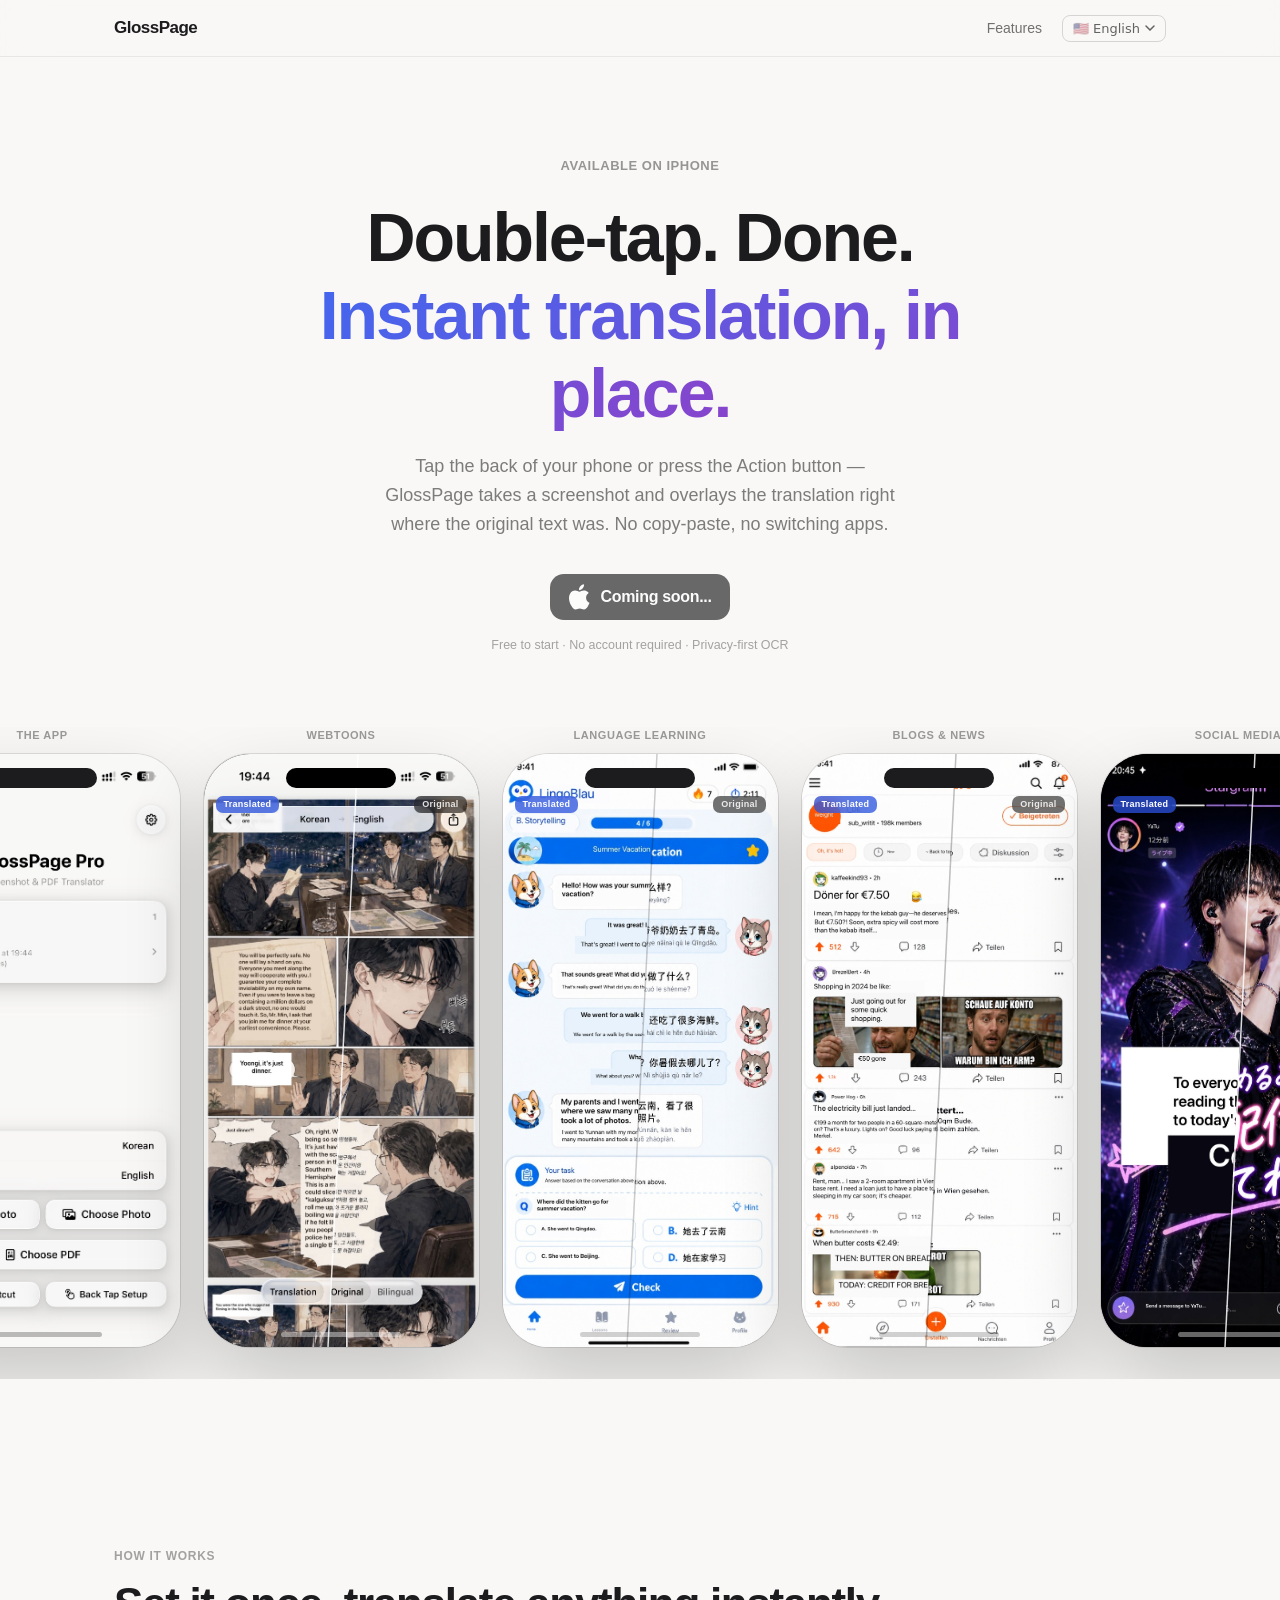
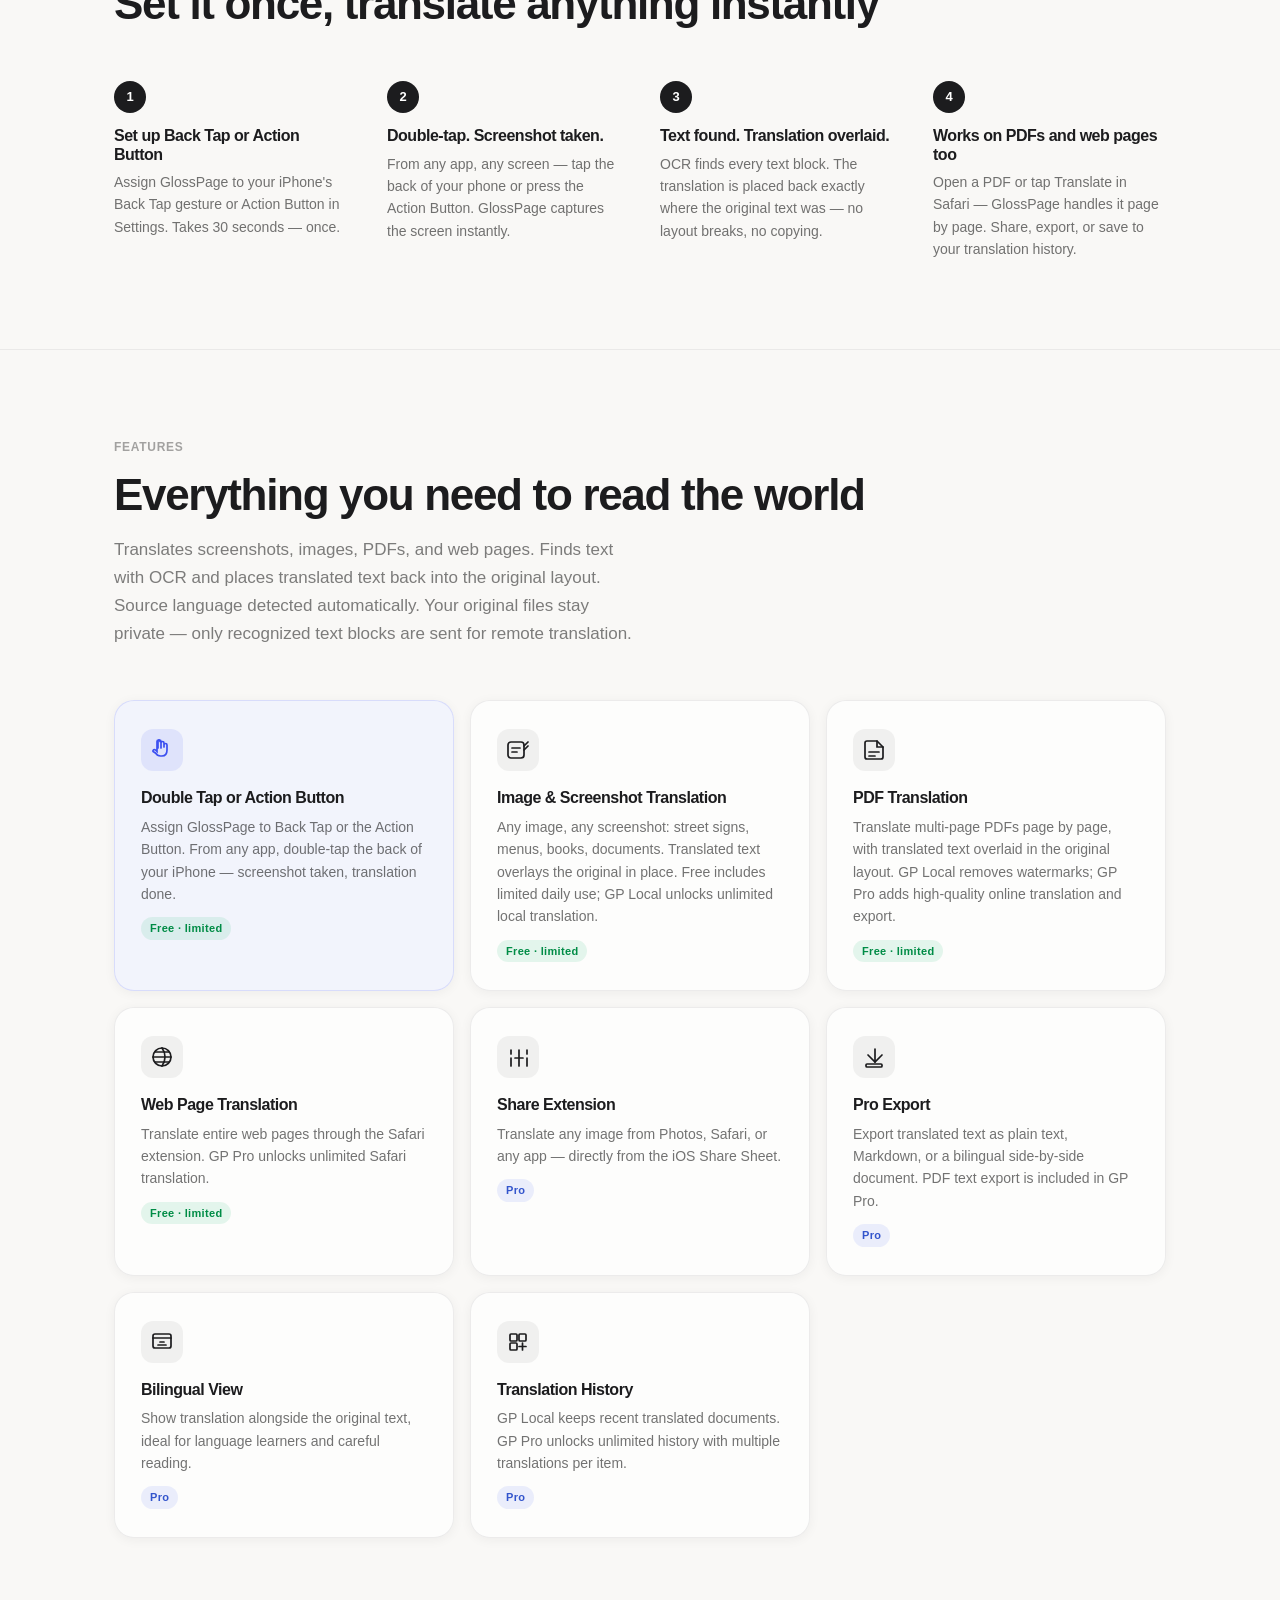
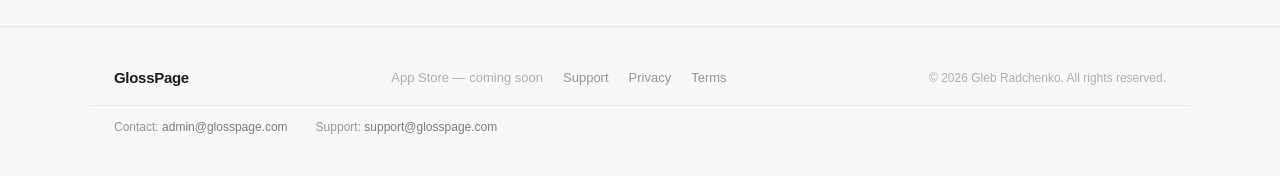
==== commit e3d98081: "Copyright update" ====
--- a/index.html
+++ b/index.html
@@ -386,7 +386,7 @@
       <a href="privacy.html" id="footer-privacy">Privacy</a>
       <a href="terms.html" id="footer-terms">Terms</a>
     </div>
-    <div class="footer-copy"><span id="footer-copy">© 2026 GlossPage. All rights reserved.</span></div>
+    <div class="footer-copy"><span id="footer-copy">© 2026 Gleb Radchenko. All rights reserved.</span></div>
   </div>
   <div class="footer-contacts">
     <span>Contact: <a href="mailto:admin@glosspage.com">admin@glosspage.com</a></span>
@@ -447,7 +447,7 @@
     plus_f5: "Editable PDF export for heavy document work",
     btn_getplus: "Get GP Pro Plus →", plus_note: "For large PDFs, batches and frequent online translation.",
     footer_support: "Support", footer_privacy: "Privacy", footer_terms: "Terms",
-    footer_copy: "© 2026 GlossPage. All rights reserved.",
+    footer_copy: "© 2026 Gleb Radchenko. All rights reserved.",
   },
   de: {
     nav_features: "Funktionen", nav_pricing: "Preise", nav_pro: "Pro holen",
@@ -527,7 +527,7 @@
     pro_f7: "Safari ウェブ翻訳 無制限", pro_f8: "",
     btn_getpro: "Proを入手 →", price_note: "App Store経由で請求。いつでもキャンセル可能。",
     footer_support: "サポート", footer_privacy: "プライバシー", footer_terms: "利用規約",
-    footer_copy: "© 2026 GlossPage. All rights reserved.",
+    footer_copy: "© 2026 Gleb Radchenko. All rights reserved.",
   },
   es: {
     nav_features: "Funciones", nav_pricing: "Precios", nav_pro: "Obtener Pro",
@@ -607,7 +607,7 @@
     pro_f7: "Safari 웹 번역 무제한", pro_f8: "",
     btn_getpro: "Pro 구독 →", price_note: "App Store를 통해 청구됩니다. 언제든지 취소 가능.",
     footer_support: "지원", footer_privacy: "개인정보", footer_terms: "이용약관",
-    footer_copy: "© 2026 GlossPage. All rights reserved.",
+    footer_copy: "© 2026 Gleb Radchenko. All rights reserved.",
   },
   fr: {
     nav_features: "Fonctionnalités", nav_pricing: "Tarifs", nav_pro: "Obtenir Pro",
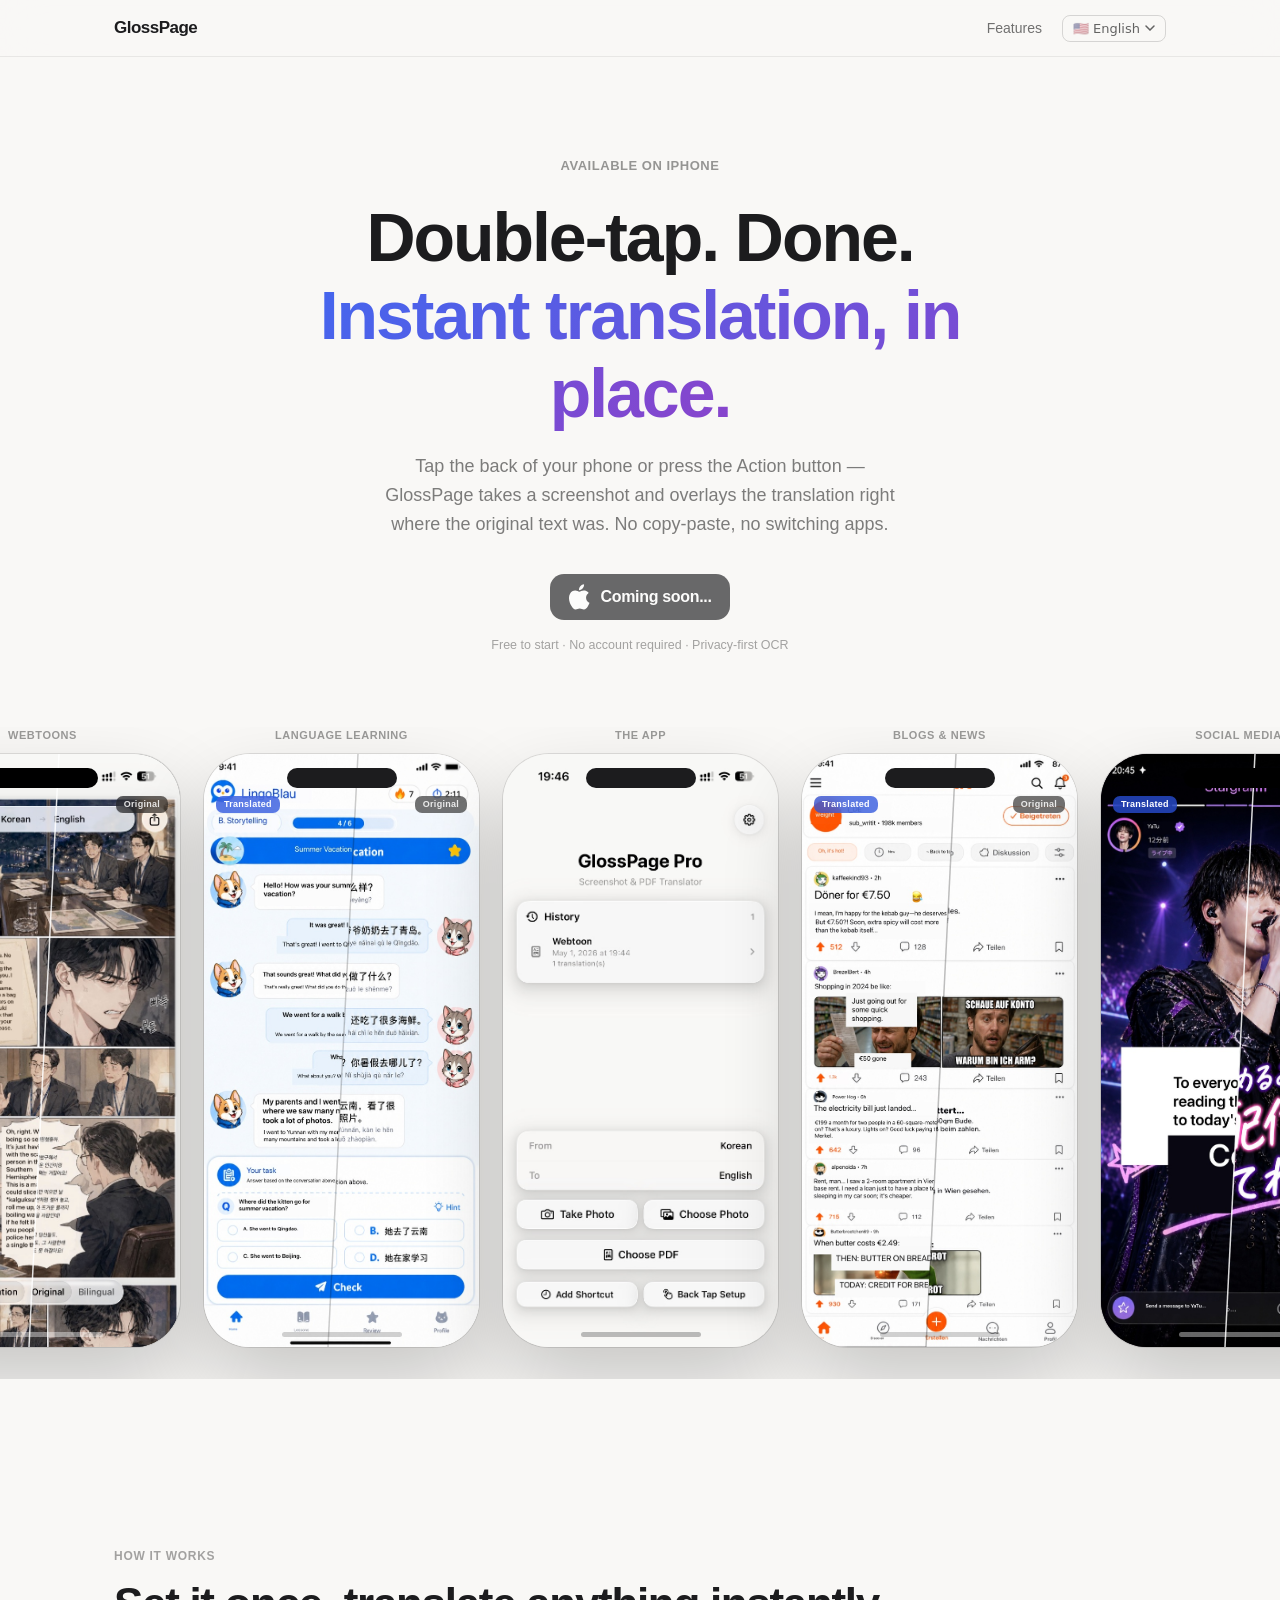
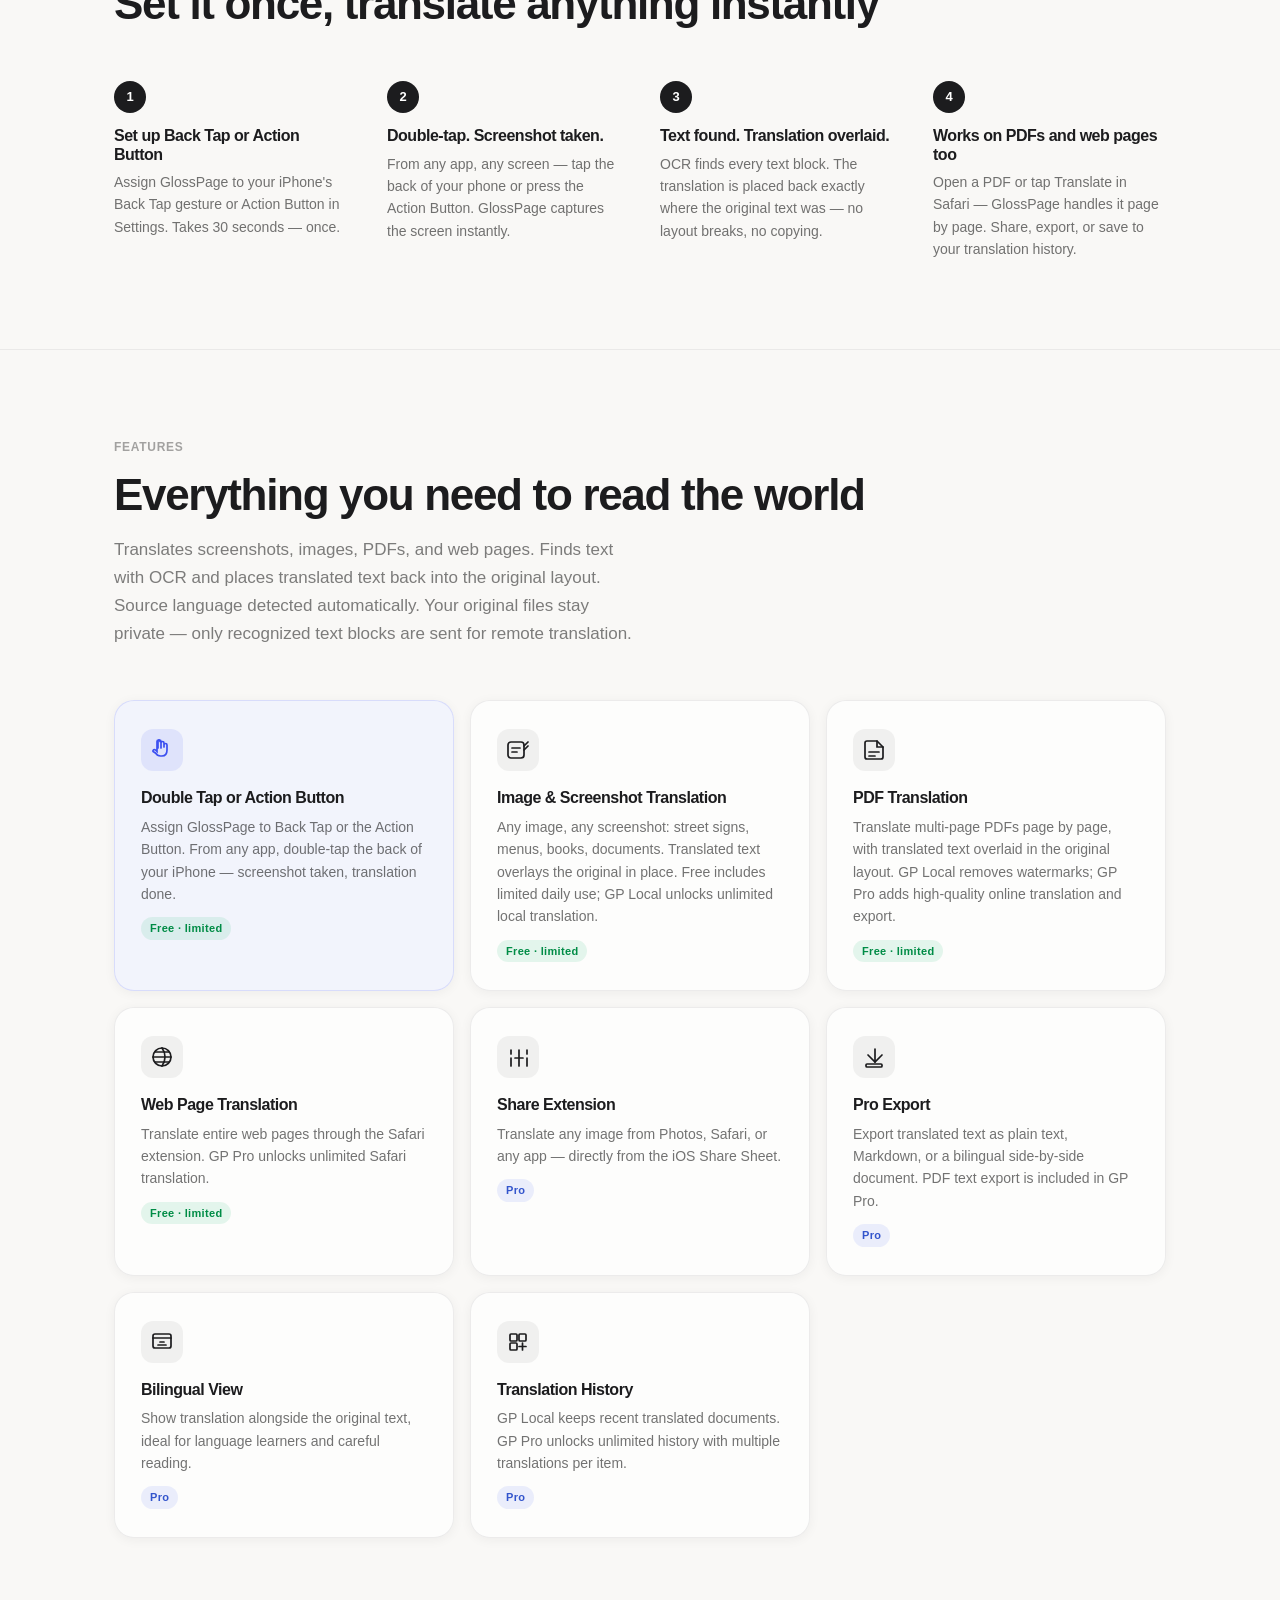
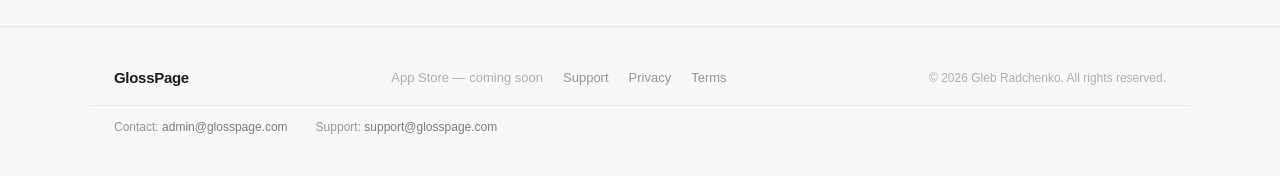
==== commit a0e37aaa: "Width fix" ====
--- a/index.html
+++ b/index.html
@@ -55,21 +55,11 @@
   </div>
 
   <!-- Use cases — 5 phones in a row -->
-  <div style="margin-top:72px; overflow-x:auto; padding-bottom:32px;">
-    <div style="display:flex; gap:24px; align-items:flex-end; justify-content:center; flex-wrap:nowrap; padding:0 24px;">
-
-      <!-- 1. Main app screen -->
-      <div style="display:flex; flex-direction:column; align-items:center; gap:10px; flex-shrink:0;">
-        <div class="case-label">The app</div>
-        <div class="phone-shell" style="background:#f2f1ee;">
-          <div class="dyn-island"></div>
-          <img src="img/screen-main.jpg" alt="GlossPage main screen" style="position:absolute; inset:0; width:100%; height:100%; object-fit:cover; object-position:top; display:block;"/>
-          <div class="home-bar" style="background:rgba(0,0,0,0.25);"></div>
-        </div>
-      </div>
-
-      <!-- 2. Webtoons — diagonal split -->
-      <div style="display:flex; flex-direction:column; align-items:center; gap:10px; flex-shrink:0;">
+  <div id="phone-carousel" style="margin-top:72px; overflow-x:auto; overflow-y:hidden; padding-bottom:32px; -webkit-overflow-scrolling:touch; scroll-snap-type:x mandatory;">
+    <div style="display:flex; gap:24px; align-items:flex-end; justify-content:center; flex-wrap:nowrap; padding:0 24px; min-width:max-content;">
+
+      <!-- 1. Webtoons — diagonal split -->
+      <div style="display:flex; flex-direction:column; align-items:center; gap:10px; flex-shrink:0; scroll-snap-align:center;">
         <div class="case-label">Webtoons</div>
         <div class="phone-shell" style="background:#1c1c1e;">
           <div class="dyn-island" style="background:#000;"></div>
@@ -86,8 +76,8 @@
         </div>
       </div>
 
-      <!-- 3. Language learning — diagonal split -->
-      <div style="display:flex; flex-direction:column; align-items:center; gap:10px; flex-shrink:0;">
+      <!-- 2. Language learning — diagonal split -->
+      <div style="display:flex; flex-direction:column; align-items:center; gap:10px; flex-shrink:0; scroll-snap-align:center;">
         <div class="case-label">Language learning</div>
         <div class="phone-shell" style="background:#fff;">
           <div class="dyn-island"></div>
@@ -104,8 +94,18 @@
         </div>
       </div>
 
+      <!-- 3. The app — in the MIDDLE -->
+      <div style="display:flex; flex-direction:column; align-items:center; gap:10px; flex-shrink:0; scroll-snap-align:center;">
+        <div class="case-label">The app</div>
+        <div class="phone-shell" style="background:#f2f1ee;">
+          <div class="dyn-island"></div>
+          <img src="img/screen-main.jpg" alt="GlossPage main screen" style="position:absolute; inset:0; width:100%; height:100%; object-fit:cover; object-position:top; display:block;"/>
+          <div class="home-bar" style="background:rgba(0,0,0,0.25);"></div>
+        </div>
+      </div>
+
       <!-- 4. Blogs & news — diagonal split -->
-      <div style="display:flex; flex-direction:column; align-items:center; gap:10px; flex-shrink:0;">
+      <div style="display:flex; flex-direction:column; align-items:center; gap:10px; flex-shrink:0; scroll-snap-align:center;">
         <div class="case-label">Blogs &amp; news</div>
         <div class="phone-shell" style="background:#fff;">
           <div class="dyn-island"></div>
@@ -123,7 +123,7 @@
       </div>
 
       <!-- 5. Social media — diagonal split -->
-      <div style="display:flex; flex-direction:column; align-items:center; gap:10px; flex-shrink:0;">
+      <div style="display:flex; flex-direction:column; align-items:center; gap:10px; flex-shrink:0; scroll-snap-align:center;">
         <div class="case-label">Social media</div>
         <div class="phone-shell" style="background:#0a0010;">
           <div class="dyn-island" style="background:#000;"></div>
@@ -983,6 +983,18 @@
   const browser = (navigator.language || '').split('-')[0];
   const detected = saved || (['de','ja','es','ko','fr'].includes(browser) ? browser : 'en');
   applyLang(detected);
+
+  // Scroll phone carousel to center "The app" on load
+  const carousel = document.getElementById('phone-carousel');
+  if (carousel) {
+    const phones = carousel.querySelectorAll('[style*="flex-shrink:0"]');
+    // "The app" is the 3rd phone (index 2, after Webtoons and Language learning)
+    const theAppPhone = phones[2];
+    if (theAppPhone) {
+      const scrollLeft = theAppPhone.offsetLeft - (carousel.clientWidth / 2) + (theAppPhone.clientWidth / 2);
+      carousel.scrollLeft = Math.max(0, scrollLeft);
+    }
+  }
 });
 </script>
 </body>
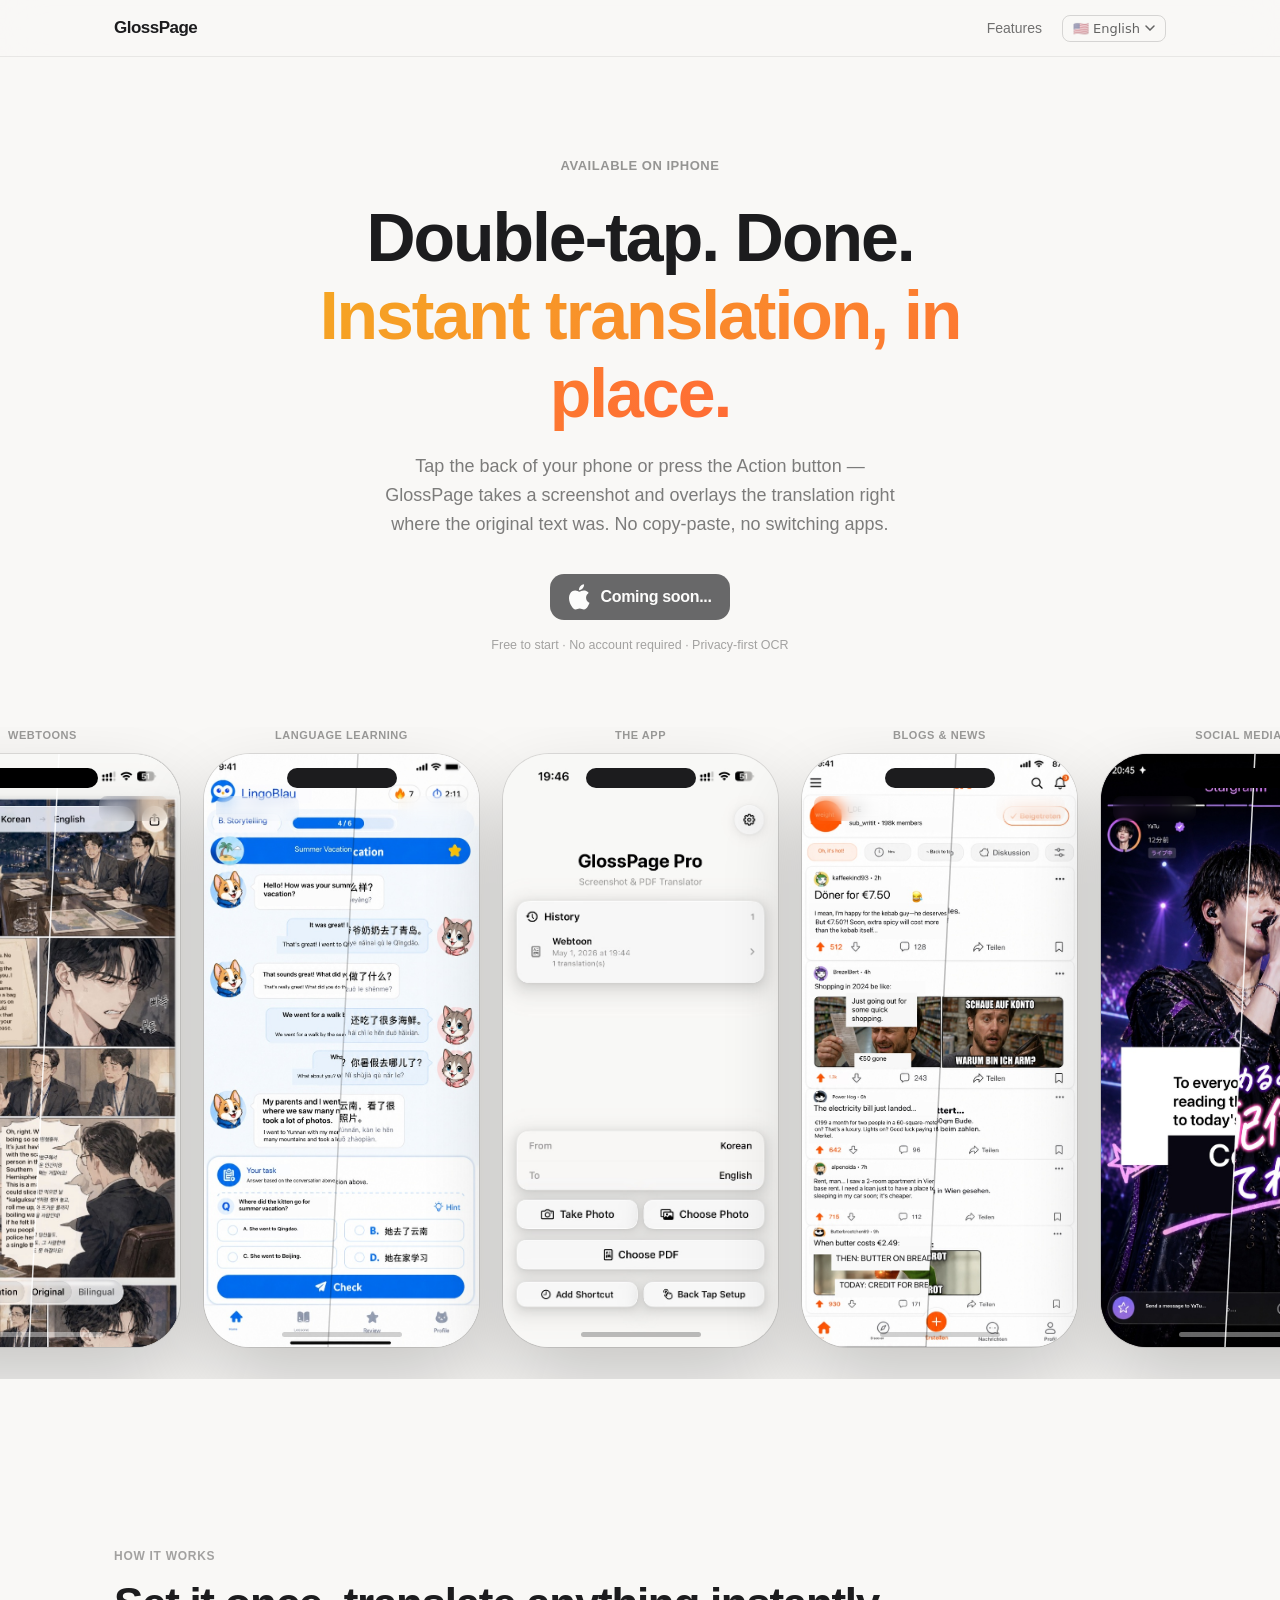
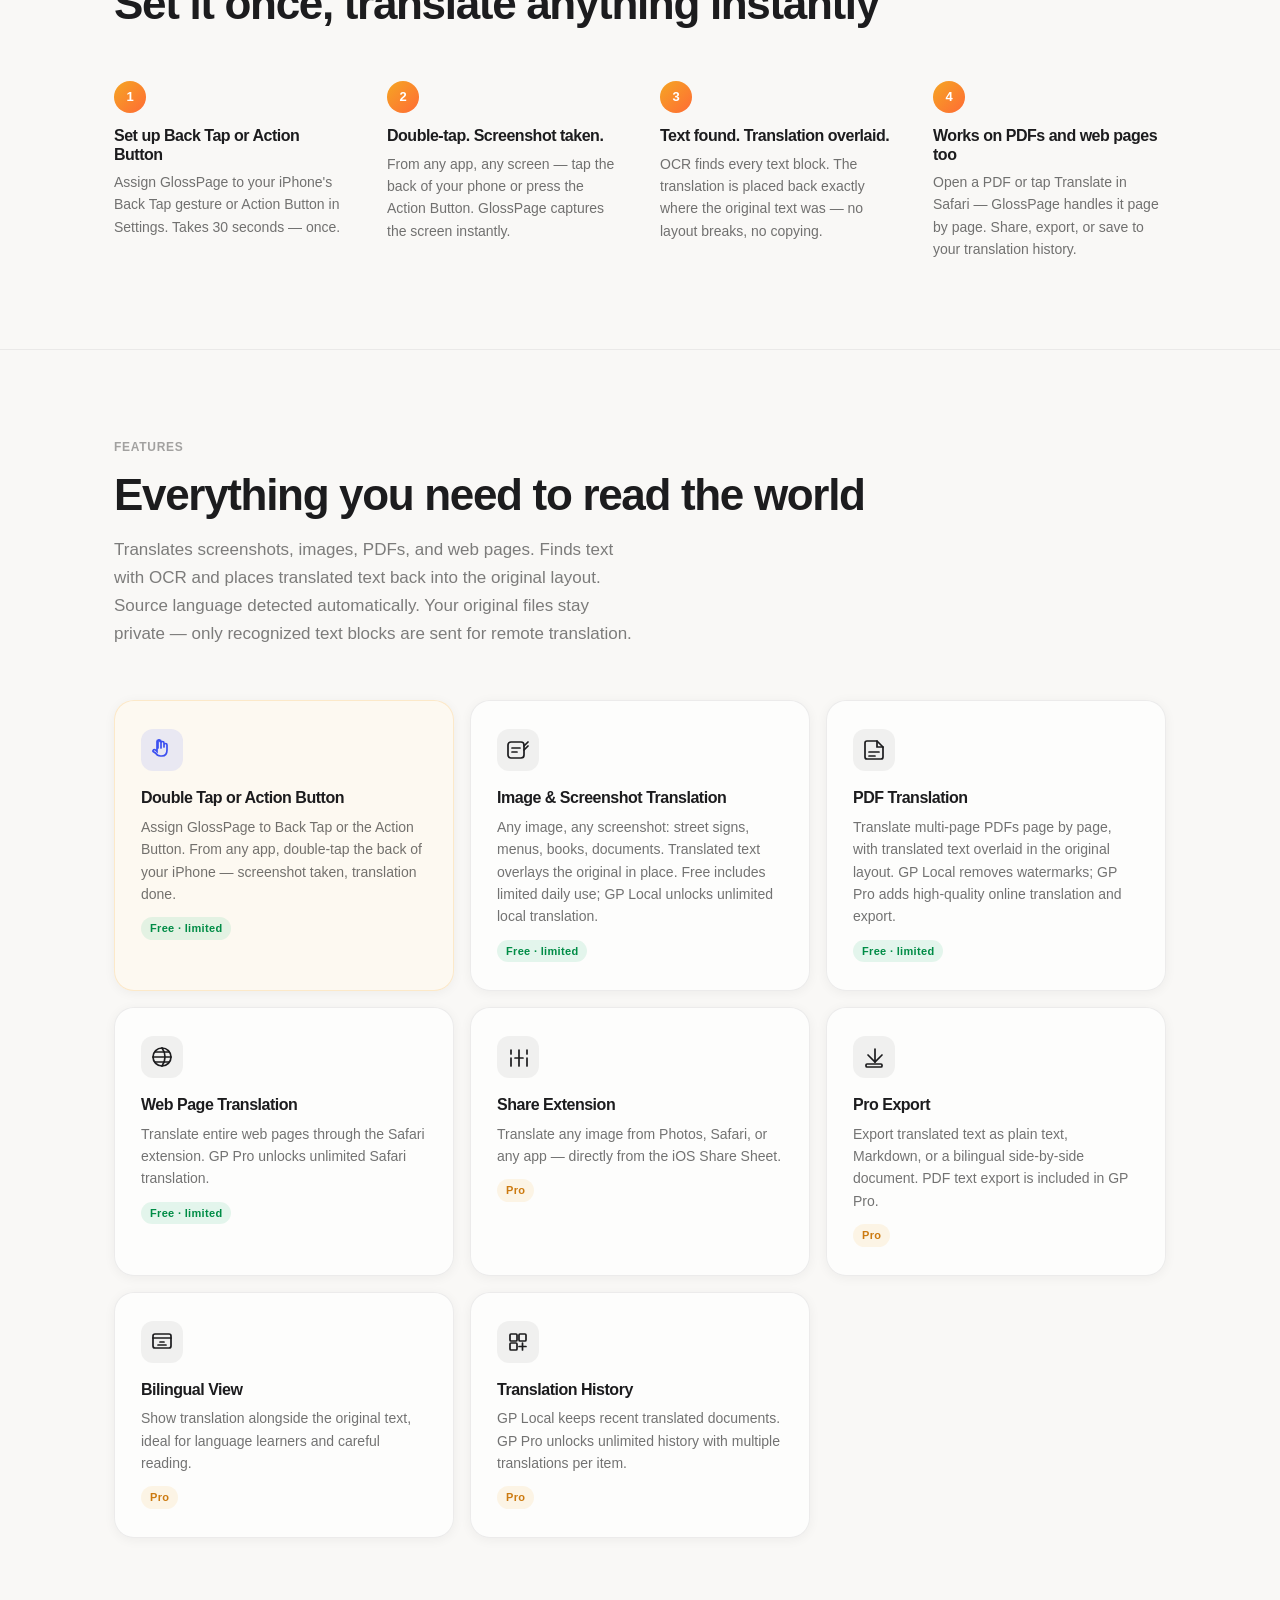
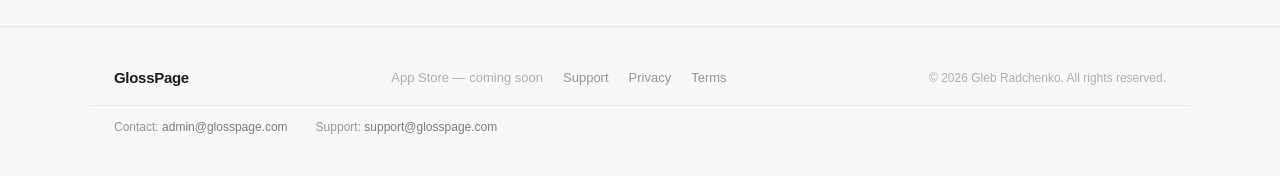
==== commit 8ccd030d: "color change" ====
--- a/index.html
+++ b/index.html
@@ -70,8 +70,8 @@
           <div style="position:absolute; inset:0; pointer-events:none; z-index:5;">
             <svg width="275" height="593" viewBox="0 0 275 593" style="position:absolute;inset:0;"><line x1="154" y1="0" x2="124" y2="593" stroke="rgba(255,255,255,0.85)" stroke-width="1.5"/></svg>
           </div>
-          <div style="position:absolute; top:42px; left:12px; z-index:10; background:rgba(40,80,220,0.75); backdrop-filter:blur(8px); border-radius:7px; padding:2px 8px; font-size:9px; font-weight:600; color:#fff; letter-spacing:0.03em;">Translated</div>
-          <div style="position:absolute; top:42px; right:12px; z-index:10; background:rgba(0,0,0,0.55); backdrop-filter:blur(8px); border-radius:7px; padding:2px 8px; font-size:9px; font-weight:600; color:rgba(255,255,255,0.85); letter-spacing:0.03em;">Original</div>
+          <div style="position:absolute; top:42px; left:12px; z-index:10; background:rgba(220,100,20,0.9); backdrop-filter:blur(8px); border-radius:8px; padding:4px 12px; font-size:11px; font-weight:700; color:#fff; letter-spacing:0.04em; box-shadow:0 2px 12px rgba(0,0,0,0.25);">Translated</div>
+          <div style="position:absolute; top:42px; right:12px; z-index:10; background:rgba(255,200,50,0.85); backdrop-filter:blur(8px); border-radius:8px; padding:4px 12px; font-size:11px; font-weight:700; color:rgba(0,0,0,0.75); letter-spacing:0.04em; box-shadow:0 2px 12px rgba(0,0,0,0.25);">Original</div>
           <div class="home-bar" style="background:rgba(255,255,255,0.4);"></div>
         </div>
       </div>
@@ -88,8 +88,8 @@
           <div style="position:absolute; inset:0; pointer-events:none; z-index:5;">
             <svg width="275" height="593" viewBox="0 0 275 593" style="position:absolute;inset:0;"><line x1="154" y1="0" x2="124" y2="593" stroke="rgba(0,0,0,0.2)" stroke-width="1.5"/></svg>
           </div>
-          <div style="position:absolute; top:42px; left:12px; z-index:10; background:rgba(40,80,220,0.75); backdrop-filter:blur(8px); border-radius:7px; padding:2px 8px; font-size:9px; font-weight:600; color:#fff; letter-spacing:0.03em;">Translated</div>
-          <div style="position:absolute; top:42px; right:12px; z-index:10; background:rgba(0,0,0,0.55); backdrop-filter:blur(8px); border-radius:7px; padding:2px 8px; font-size:9px; font-weight:600; color:rgba(255,255,255,0.85); letter-spacing:0.03em;">Original</div>
+          <div style="position:absolute; top:42px; left:12px; z-index:10; background:rgba(220,100,20,0.9); backdrop-filter:blur(8px); border-radius:8px; padding:4px 12px; font-size:11px; font-weight:700; color:#fff; letter-spacing:0.04em; box-shadow:0 2px 12px rgba(0,0,0,0.25);">Translated</div>
+          <div style="position:absolute; top:42px; right:12px; z-index:10; background:rgba(255,200,50,0.85); backdrop-filter:blur(8px); border-radius:8px; padding:4px 12px; font-size:11px; font-weight:700; color:rgba(0,0,0,0.75); letter-spacing:0.04em; box-shadow:0 2px 12px rgba(0,0,0,0.25);">Original</div>
           <div class="home-bar" style="background:rgba(0,0,0,0.18);"></div>
         </div>
       </div>
@@ -116,8 +116,8 @@
           <div style="position:absolute; inset:0; pointer-events:none; z-index:5;">
             <svg width="275" height="593" viewBox="0 0 275 593" style="position:absolute;inset:0;"><line x1="154" y1="0" x2="124" y2="593" stroke="rgba(0,0,0,0.25)" stroke-width="1.5"/></svg>
           </div>
-          <div style="position:absolute; top:42px; left:12px; z-index:10; background:rgba(40,80,220,0.75); backdrop-filter:blur(8px); border-radius:7px; padding:2px 8px; font-size:9px; font-weight:600; color:#fff; letter-spacing:0.03em;">Translated</div>
-          <div style="position:absolute; top:42px; right:12px; z-index:10; background:rgba(0,0,0,0.55); backdrop-filter:blur(8px); border-radius:7px; padding:2px 8px; font-size:9px; font-weight:600; color:rgba(255,255,255,0.85); letter-spacing:0.03em;">Original</div>
+          <div style="position:absolute; top:42px; left:12px; z-index:10; background:rgba(220,100,20,0.9); backdrop-filter:blur(8px); border-radius:8px; padding:4px 12px; font-size:11px; font-weight:700; color:#fff; letter-spacing:0.04em; box-shadow:0 2px 12px rgba(0,0,0,0.25);">Translated</div>
+          <div style="position:absolute; top:42px; right:12px; z-index:10; background:rgba(255,200,50,0.85); backdrop-filter:blur(8px); border-radius:8px; padding:4px 12px; font-size:11px; font-weight:700; color:rgba(0,0,0,0.75); letter-spacing:0.04em; box-shadow:0 2px 12px rgba(0,0,0,0.25);">Original</div>
           <div class="home-bar" style="background:rgba(0,0,0,0.18);"></div>
         </div>
       </div>
@@ -134,8 +134,8 @@
           <div style="position:absolute; inset:0; pointer-events:none; z-index:5;">
             <svg width="275" height="593" viewBox="0 0 275 593" style="position:absolute;inset:0;"><line x1="154" y1="0" x2="124" y2="593" stroke="rgba(255,255,255,0.85)" stroke-width="1.5"/></svg>
           </div>
-          <div style="position:absolute; top:42px; left:12px; z-index:10; background:rgba(40,80,220,0.75); backdrop-filter:blur(8px); border-radius:7px; padding:2px 8px; font-size:9px; font-weight:600; color:#fff; letter-spacing:0.03em;">Translated</div>
-          <div style="position:absolute; top:42px; right:12px; z-index:10; background:rgba(0,0,0,0.55); backdrop-filter:blur(8px); border-radius:7px; padding:2px 8px; font-size:9px; font-weight:600; color:rgba(255,255,255,0.85); letter-spacing:0.03em;">Original</div>
+          <div style="position:absolute; top:42px; left:12px; z-index:10; background:rgba(220,100,20,0.9); backdrop-filter:blur(8px); border-radius:8px; padding:4px 12px; font-size:11px; font-weight:700; color:#fff; letter-spacing:0.04em; box-shadow:0 2px 12px rgba(0,0,0,0.25);">Translated</div>
+          <div style="position:absolute; top:42px; right:12px; z-index:10; background:rgba(255,200,50,0.85); backdrop-filter:blur(8px); border-radius:8px; padding:4px 12px; font-size:11px; font-weight:700; color:rgba(0,0,0,0.75); letter-spacing:0.04em; box-shadow:0 2px 12px rgba(0,0,0,0.25);">Original</div>
           <div class="home-bar" style="background:rgba(255,255,255,0.4);"></div>
         </div>
       </div>
@@ -180,7 +180,7 @@
     <div class="feature-grid">
 
       <!-- 1. Double Tap / Action Button — FIRST -->
-      <div class="feature-card" style="border-color:rgba(60,80,240,0.15); background:rgba(240,243,255,0.7);">
+      <div class="feature-card" style="border-color:rgba(245,166,35,0.2); background:rgba(255,250,240,0.7);">
         <div class="feature-icon" style="background:rgba(60,80,240,0.1);">
           <svg viewBox="0 0 22 22" fill="none" stroke="rgb(60,80,240)" stroke-width="1.7" stroke-linecap="round">
             <path d="M7 9V2.5a1.5 1.5 0 013 0V9m0-5a1.5 1.5 0 013 0v4m0-2a1.5 1.5 0 013 0v5c0 3.8-1.8 6-5 6H9.5c-2 0-3.8-1-4.8-2.8L2 12.5A1.5 1.5 0 014.5 11L6 12.5V2.5a1.5 1.5 0 013 0"/>
--- a/styles.css
+++ b/styles.css
@@ -37,9 +37,9 @@
 }
 .btn--outline:hover { background: rgba(0,0,0,0.04); }
 .btn--pro {
-  background: linear-gradient(135deg, #4466ee, #2233cc);
+  background: linear-gradient(135deg, #F5A623, #FF6B35);
   color: #fff;
-  box-shadow: 0 4px 20px rgba(50,80,220,0.3);
+  box-shadow: 0 4px 20px rgba(245,166,35,0.3);
 }
 .btn--pro:hover { opacity: 0.9; }
 
@@ -86,7 +86,7 @@
 }
 .hero h1 em {
   font-style: normal;
-  background: linear-gradient(135deg, #4466ee 0%, #8844cc 100%);
+  background: linear-gradient(135deg, #F5A623 0%, #FF6B35 100%);
   -webkit-background-clip: text; -webkit-text-fill-color: transparent;
   background-clip: text;
 }
@@ -214,7 +214,7 @@
   padding: 3px 9px; border-radius: 50px;
 }
 .badge-free { background: rgba(0,180,100,0.1); color: rgba(0,140,70,1); }
-.badge-pro { background: rgba(68,102,238,0.1); color: #3355cc; }
+.badge-pro { background: rgba(245,166,35,0.1); color: #cc7a10; }
 
 /* ── How it works ── */
 .how-steps {
@@ -227,7 +227,7 @@
   counter-increment: steps;
   content: counter(steps);
   display: block; width: 32px; height: 32px; border-radius: 50%;
-  background: #1c1c1e; color: #fff;
+  background: linear-gradient(135deg, #F5A623, #FF6B35); color: #fff;
   font-size: 13px; font-weight: 700;
   display: flex; align-items: center; justify-content: center;
   margin-bottom: 14px;
@@ -248,16 +248,16 @@
 }
 .pricing-card--free { background: rgba(255,255,255,0.7); }
 .pricing-card--pro {
-  background: #1a1f4e;
+  background: #2a1800;
   border-color: transparent;
-  box-shadow: 0 8px 40px rgba(40,60,200,0.2);
+  box-shadow: 0 8px 40px rgba(245,166,35,0.2);
 }
 .pricing-tier {
   font-size: 12px; font-weight: 600; letter-spacing: 0.06em;
   text-transform: uppercase; margin-bottom: 10px;
 }
 .pricing-card--free .pricing-tier { color: rgba(0,0,0,0.4); }
-.pricing-card--pro .pricing-tier { color: rgba(150,170,255,0.8); }
+.pricing-card--pro .pricing-tier { color: rgba(255,200,120,0.7); }
 .pricing-price {
   font-size: 36px; font-weight: 750; letter-spacing: -0.04em; margin-bottom: 4px;
 }
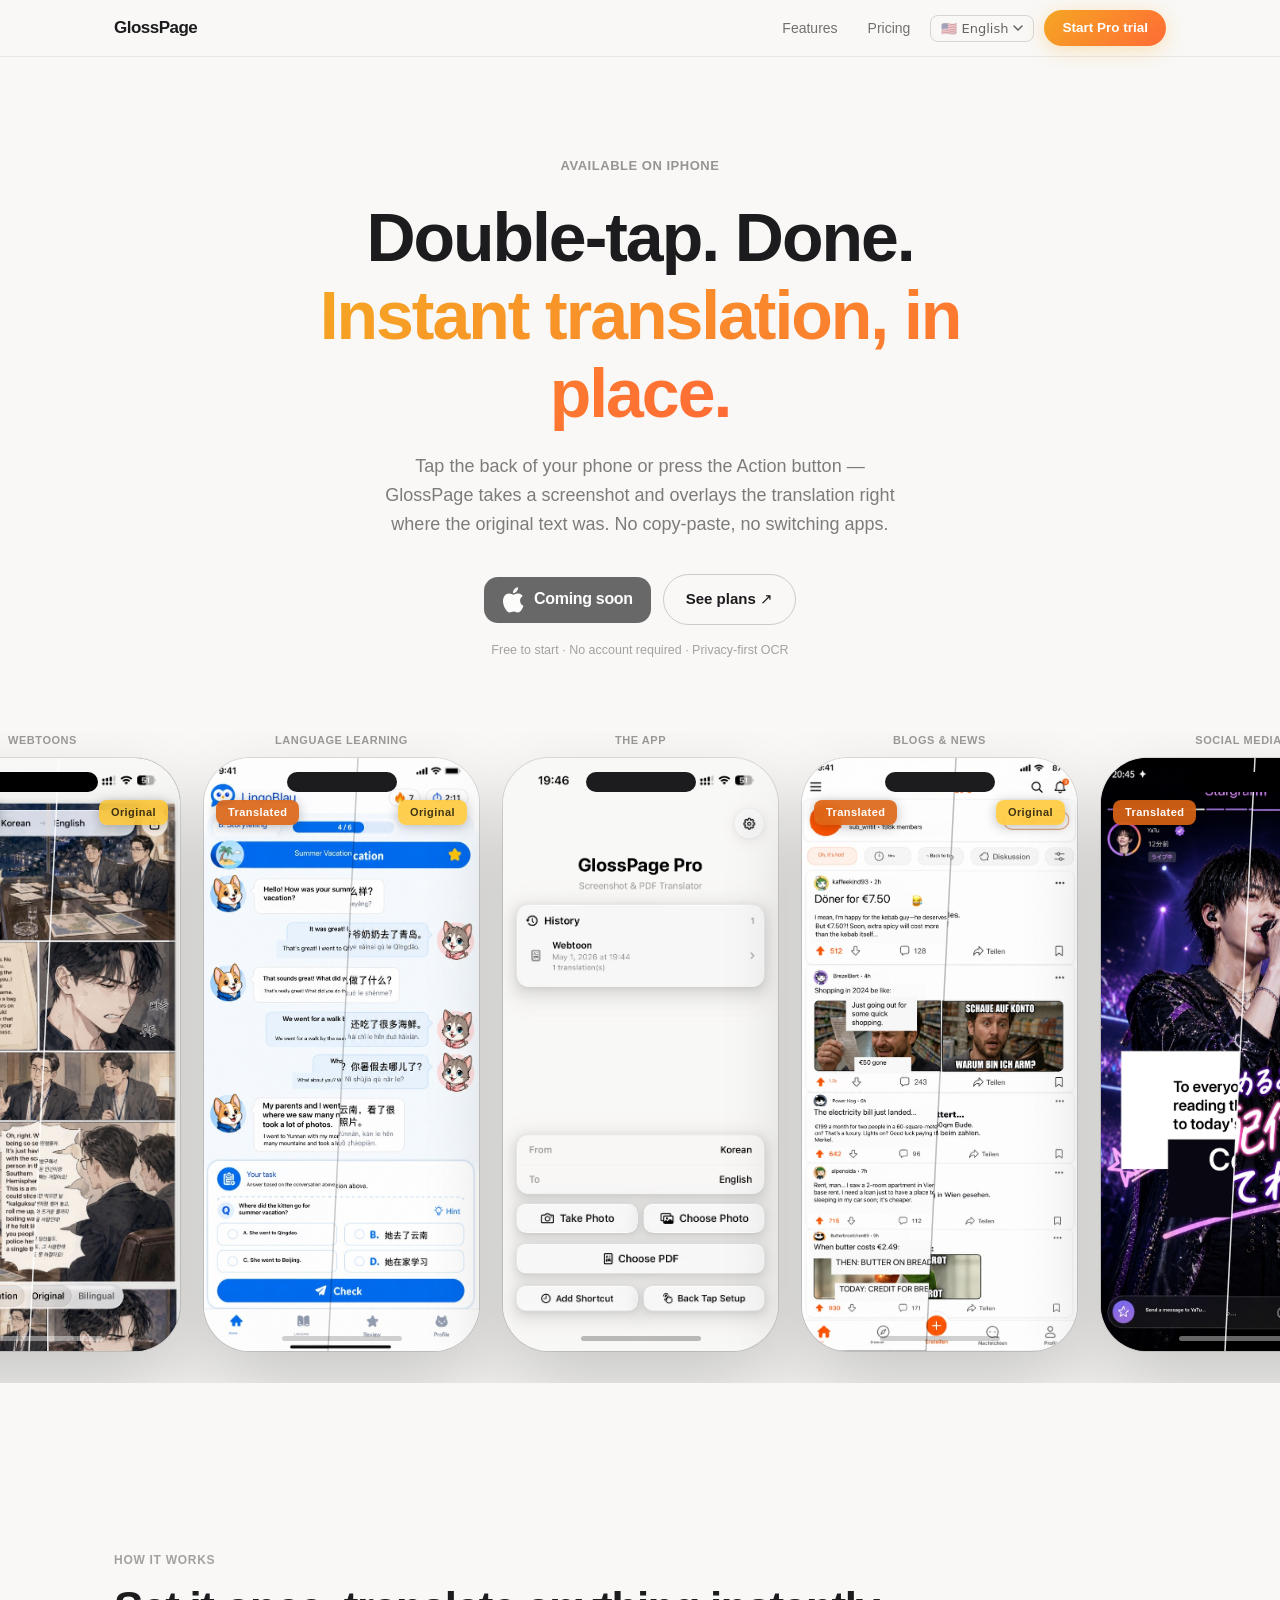
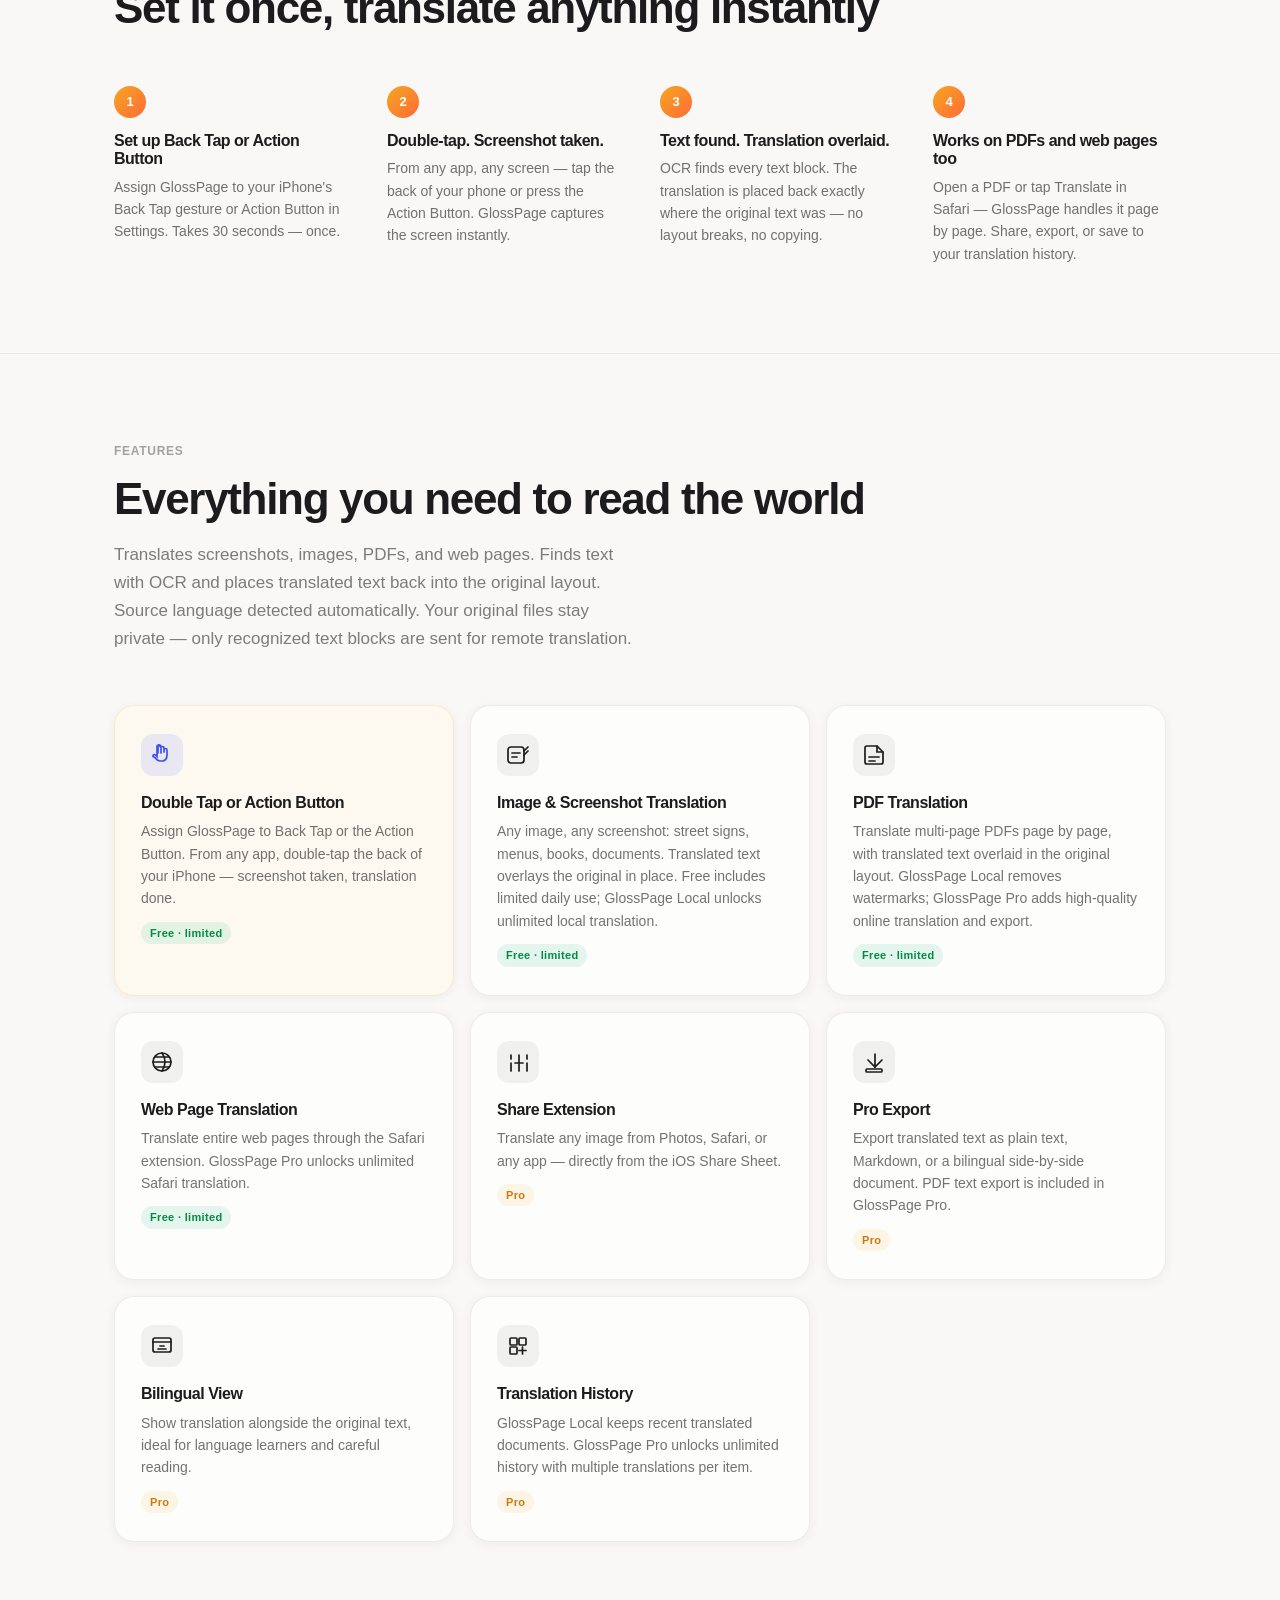
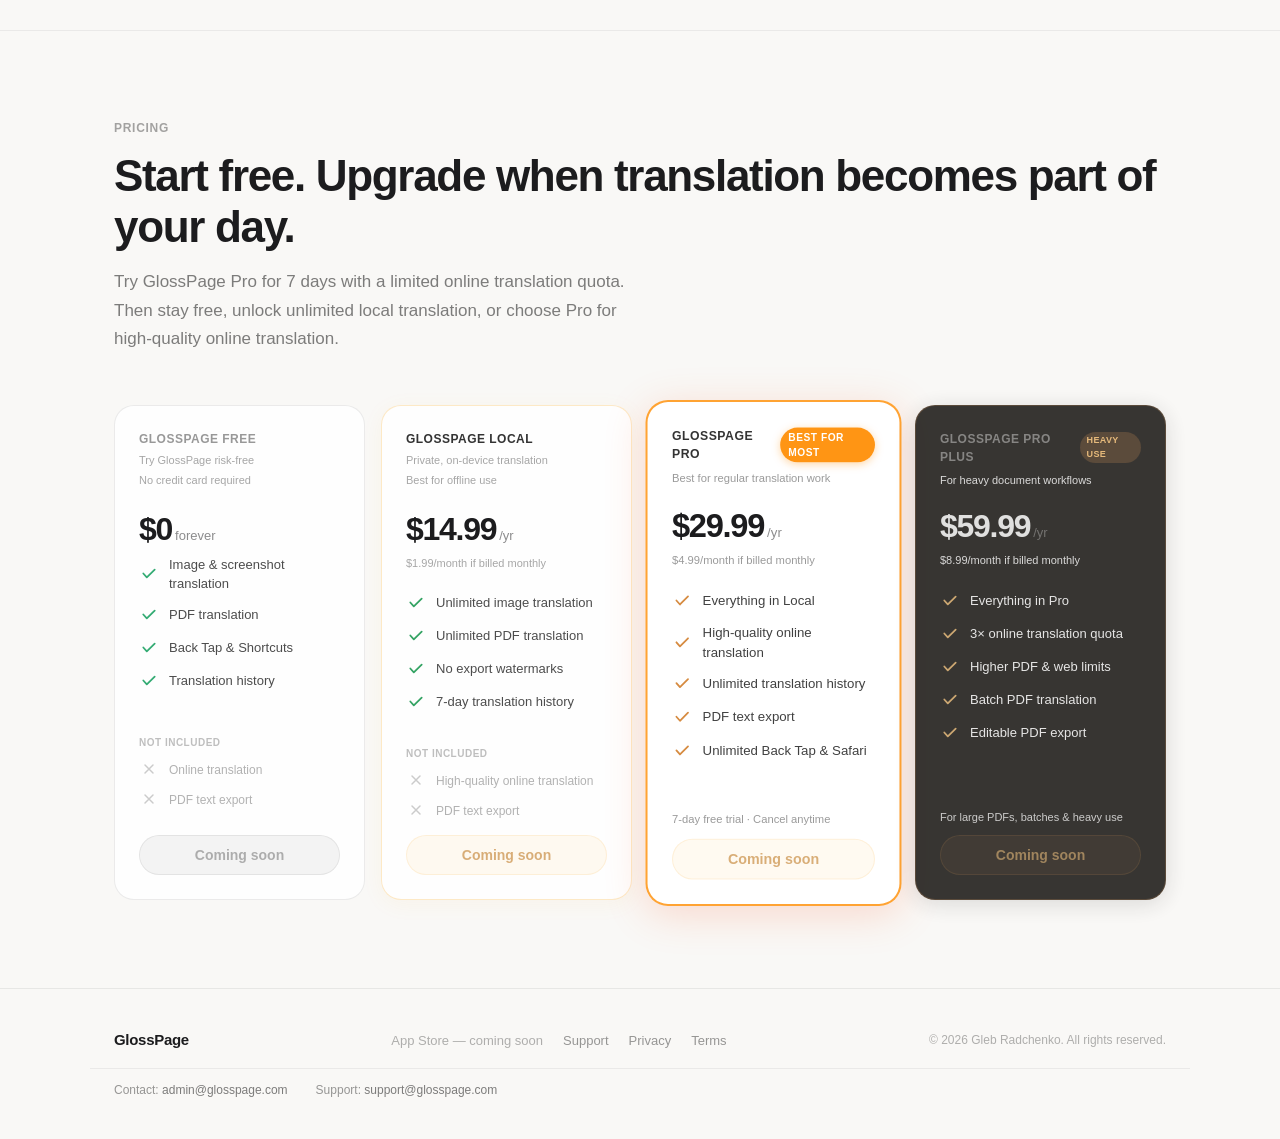
==== commit c53098e4: "Pricing update" ====
--- a/index.html
+++ b/index.html
@@ -19,7 +19,7 @@
     <a href="/" class="nav-logo">GlossPage</a>
     <div class="nav-actions">
       <a href="#features" class="nav-link" id="nav-features">Features</a>
-      <a href="#pricing" class="nav-link" id="nav-pricing" style="display:none;">Pricing</a>
+      <a href="#pricing" class="nav-link" id="nav-pricing">Pricing</a>
       <div class="lang-switcher">
         <button class="lang-btn" id="lang-switcher-btn" aria-label="Language">
           <span id="lang-current">🇺🇸 EN</span>
@@ -27,7 +27,7 @@
         </button>
         <div class="lang-dropdown" id="lang-dropdown"></div>
       </div>
-      <a id="nav-pro" href="#pricing" class="btn btn--pro" style="padding:8px 18px;font-size:13.5px;display:none;">Start Pro trial</a>
+      <a id="nav-pro" href="#pricing" class="btn btn--pro" style="padding:8px 18px;font-size:13.5px;">Start Pro trial</a>
     </div>
   </div>
 </nav>
@@ -49,7 +49,7 @@
           <span class="appstore-badge-name" id="appstore-name">Coming soon...</span>
         </div>
       </div>
-      <a href="#pricing" class="btn btn--outline" id="btn-pro" style="display:none;">See plans ↗</a>
+      <a href="#pricing" class="btn btn--outline" id="btn-pro">See plans ↗</a>
     </div>
     <p class="hero-note" id="hero-note">Free to start · No account required · Privacy-first OCR</p>
   </div>
@@ -201,7 +201,7 @@
           </svg>
         </div>
         <h3 id="f1-h">Image &amp; Screenshot Translation</h3>
-        <p id="f1-p">Any image, any screenshot — street signs, menus, books, documents. Translated text overlays the original in place. Free includes limited daily use; GP Local unlocks unlimited local translation.</p>
+        <p id="f1-p">Any image, any screenshot — street signs, menus, books, documents. Translated text overlays the original in place. Free includes limited daily use; GlossPage Local unlocks unlimited local translation.</p>
         <span class="feature-badge badge-free">Free · limited</span>
       </div>
 
@@ -215,7 +215,7 @@
           </svg>
         </div>
         <h3 id="f2-h">PDF Translation</h3>
-        <p id="f2-p">Translate multi-page PDFs page by page, with translated text overlaid in the original layout. GP Local removes watermarks; GP Pro adds high-quality online translation and export.</p>
+        <p id="f2-p">Translate multi-page PDFs page by page, with translated text overlaid in the original layout. GlossPage Local removes watermarks; GlossPage Pro adds high-quality online translation and export.</p>
         <span class="feature-badge badge-free">Free · limited</span>
       </div>
 
@@ -229,7 +229,7 @@
           </svg>
         </div>
         <h3 id="f3-h">Web Page Translation</h3>
-        <p id="f3-p">Translate entire web pages through the Safari extension — text replaced in place, layout preserved. GP Pro unlocks unlimited Safari translation.</p>
+        <p id="f3-p">Translate entire web pages through the Safari extension — text replaced in place, layout preserved. GlossPage Pro unlocks unlimited Safari translation.</p>
         <span class="feature-badge badge-free">Free · limited</span>
       </div>
 
@@ -255,7 +255,7 @@
           </svg>
         </div>
         <h3 id="f7-h">Pro Export</h3>
-        <p id="f7-p">Export translated text as plain text, Markdown, or a bilingual side-by-side document. PDF text export is included in GP Pro.</p>
+        <p id="f7-p">Export translated text as plain text, Markdown, or a bilingual side-by-side document. PDF text export is included in GlossPage Pro.</p>
         <span class="feature-badge badge-pro">Pro</span>
       </div>
 
@@ -284,7 +284,7 @@
           </svg>
         </div>
         <h3 id="f8-h">Translation History</h3>
-        <p id="f8-p">GP Local keeps recent translated documents. GP Pro unlocks unlimited history with multiple translations per item.</p>
+        <p id="f8-p">GlossPage Local keeps recent translated documents. GlossPage Pro unlocks unlimited history with multiple translations per item.</p>
         <span class="feature-badge badge-pro">Pro</span>
       </div>
 
@@ -293,84 +293,187 @@
 </section>
 
 <!-- ── Pricing ── -->
-<section class="section" id="pricing" style="display:none;">
+<section class="section" id="pricing">
   <div class="container">
     <div class="section-label" id="price-label">Pricing</div>
     <h2 id="price-h2">Start free. Upgrade when translation becomes part of your day.</h2>
-    <p class="section-sub" id="price-sub">Try GP Pro for 7 days with a limited online translation quota. Then stay free, unlock unlimited local translation, or choose Pro for high-quality online translation.</p>
-
-    <div class="pricing-grid" style="grid-template-columns: repeat(4, minmax(0, 1fr)); align-items:stretch;">
-
-      <!-- GP Free -->
-      <div class="pricing-card pricing-card--free">
-        <div class="pricing-tier" id="free-tier">GP Free</div>
-        <div class="pricing-price" id="free-price">$0</div>
-        <div class="pricing-period" id="free-period">forever</div>
-        <ul class="pricing-features">
-          <li><svg class="pricing-check" width="16" height="12" viewBox="0 0 16 12" fill="none"><path d="M1.5 6l4 4.5 9-9" stroke="rgba(0,150,80,1)" stroke-width="2" stroke-linecap="round" stroke-linejoin="round"/></svg><span id="free-f1">Limited local image &amp; screenshot translation</span></li>
-          <li><svg class="pricing-check" width="16" height="12" viewBox="0 0 16 12" fill="none"><path d="M1.5 6l4 4.5 9-9" stroke="rgba(0,150,80,1)" stroke-width="2" stroke-linecap="round" stroke-linejoin="round"/></svg><span id="free-f2">Limited local PDF translation</span></li>
-          <li><svg class="pricing-check" width="16" height="12" viewBox="0 0 16 12" fill="none"><path d="M1.5 6l4 4.5 9-9" stroke="rgba(0,150,80,1)" stroke-width="2" stroke-linecap="round" stroke-linejoin="round"/></svg><span id="free-f3">Shortcuts / Back Tap with daily limits</span></li>
-          <li class="pricing-muted"><svg class="pricing-check" width="16" height="12" viewBox="0 0 16 12" fill="none"><path d="M2 2l12 12M14 2L2 14" stroke="rgba(0,0,0,0.25)" stroke-width="1.8" stroke-linecap="round"/></svg><span id="free-f4">Exports include watermark</span></li>
-          <li class="pricing-muted"><svg class="pricing-check" width="16" height="12" viewBox="0 0 16 12" fill="none"><path d="M2 2l12 12M14 2L2 14" stroke="rgba(0,0,0,0.25)" stroke-width="1.8" stroke-linecap="round"/></svg><span id="free-f5">No high-quality online translation</span></li>
-          <li class="pricing-muted"><svg class="pricing-check" width="16" height="12" viewBox="0 0 16 12" fill="none"><path d="M2 2l12 12M14 2L2 14" stroke="rgba(0,0,0,0.25)" stroke-width="1.8" stroke-linecap="round"/></svg><span id="free-f6">No saved history</span></li>
-        </ul>
-        <a href="#" class="btn btn--outline" style="width:100%;justify-content:center;pointer-events:none;opacity:0.55;" id="btn-download">Coming soon...</a>
-      </div>
-
-      <!-- GP Local -->
-      <div class="pricing-card" style="background:rgba(255,255,255,0.85); border:0.5px solid rgba(40,120,90,0.16); box-shadow:0 4px 22px rgba(0,80,50,0.08);">
-        <div class="pricing-tier" id="local-tier" style="color:rgba(0,120,70,0.75);">GP Local</div>
-        <div class="pricing-price" style="color:#1c1c1e; margin-bottom:4px;"><span id="local-price">$14.99</span><span style="font-size:16px;font-weight:500;opacity:0.5;" id="local-per">/yr</span></div>
-        <div class="pricing-period" id="local-period">or $1.99/month</div>
-        <ul class="pricing-features">
-          <li><svg class="pricing-check" width="16" height="12" viewBox="0 0 16 12" fill="none"><path d="M1.5 6l4 4.5 9-9" stroke="rgba(0,150,80,1)" stroke-width="2" stroke-linecap="round" stroke-linejoin="round"/></svg><span id="local-f1">Unlimited local image &amp; screenshot translation</span></li>
-          <li><svg class="pricing-check" width="16" height="12" viewBox="0 0 16 12" fill="none"><path d="M1.5 6l4 4.5 9-9" stroke="rgba(0,150,80,1)" stroke-width="2" stroke-linecap="round" stroke-linejoin="round"/></svg><span id="local-f2">Unlimited local PDF translation</span></li>
-          <li><svg class="pricing-check" width="16" height="12" viewBox="0 0 16 12" fill="none"><path d="M1.5 6l4 4.5 9-9" stroke="rgba(0,150,80,1)" stroke-width="2" stroke-linecap="round" stroke-linejoin="round"/></svg><span id="local-f3">No export watermarks</span></li>
-          <li><svg class="pricing-check" width="16" height="12" viewBox="0 0 16 12" fill="none"><path d="M1.5 6l4 4.5 9-9" stroke="rgba(0,150,80,1)" stroke-width="2" stroke-linecap="round" stroke-linejoin="round"/></svg><span id="local-f4">7-day history for translated documents</span></li>
-          <li class="pricing-muted"><svg class="pricing-check" width="16" height="12" viewBox="0 0 16 12" fill="none"><path d="M2 2l12 12M14 2L2 14" stroke="rgba(0,0,0,0.25)" stroke-width="1.8" stroke-linecap="round"/></svg><span id="local-f5">No high-quality online translation</span></li>
-          <li class="pricing-muted"><svg class="pricing-check" width="16" height="12" viewBox="0 0 16 12" fill="none"><path d="M2 2l12 12M14 2L2 14" stroke="rgba(0,0,0,0.25)" stroke-width="1.8" stroke-linecap="round"/></svg><span id="local-f6">No advanced PDF text export</span></li>
-        </ul>
-        <a href="#" class="btn btn--outline" style="width:100%;justify-content:center;pointer-events:none;opacity:0.55;" id="btn-getlocal">Coming soon...</a>
-        <p class="pricing-note" id="local-note">For private, on-device translation.</p>
-      </div>
-
-      <!-- GP Pro -->
-      <div class="pricing-card pricing-card--pro" style="position:relative;">
-        <div style="display:flex; align-items:center; gap:8px; margin-bottom:10px;">
-          <div class="pricing-tier" id="pro-tier" style="margin:0;">GP Pro</div>
-          <span id="pro-badge" style="font-size:10px; font-weight:700; background:rgba(255,255,255,0.15); color:rgba(255,255,255,0.9); padding:2px 8px; border-radius:50px; letter-spacing:0.04em;">BEST FOR MOST</span>
-        </div>
-        <div class="pricing-price" style="color:#fff; margin-bottom:4px;"><span id="pro-price">$29.99</span><span style="font-size:16px;font-weight:500;opacity:0.6;" id="pro-per">/yr</span></div>
-        <div class="pricing-period" id="pro-period" style="font-size:12px;">or $4.99/month</div>
-        <ul class="pricing-features">
-          <li><svg class="pricing-check" width="16" height="12" viewBox="0 0 16 12" fill="none"><path d="M1.5 6l4 4.5 9-9" stroke="rgba(100,200,140,1)" stroke-width="2" stroke-linecap="round" stroke-linejoin="round"/></svg><span id="pro-f1">Everything in GP Local</span></li>
-          <li><svg class="pricing-check" width="16" height="12" viewBox="0 0 16 12" fill="none"><path d="M1.5 6l4 4.5 9-9" stroke="rgba(100,200,140,1)" stroke-width="2" stroke-linecap="round" stroke-linejoin="round"/></svg><span id="pro-f2">High-quality online translation with 1× quota</span></li>
-          <li><svg class="pricing-check" width="16" height="12" viewBox="0 0 16 12" fill="none"><path d="M1.5 6l4 4.5 9-9" stroke="rgba(100,200,140,1)" stroke-width="2" stroke-linecap="round" stroke-linejoin="round"/></svg><span id="pro-f3">Text export from PDFs</span></li>
-          <li><svg class="pricing-check" width="16" height="12" viewBox="0 0 16 12" fill="none"><path d="M1.5 6l4 4.5 9-9" stroke="rgba(100,200,140,1)" stroke-width="2" stroke-linecap="round" stroke-linejoin="round"/></svg><span id="pro-f4">Unlimited history with multiple translations per item</span></li>
-          <li><svg class="pricing-check" width="16" height="12" viewBox="0 0 16 12" fill="none"><path d="M1.5 6l4 4.5 9-9" stroke="rgba(100,200,140,1)" stroke-width="2" stroke-linecap="round" stroke-linejoin="round"/></svg><span id="pro-f5">Underline and bilingual translation modes</span></li>
-          <li><svg class="pricing-check" width="16" height="12" viewBox="0 0 16 12" fill="none"><path d="M1.5 6l4 4.5 9-9" stroke="rgba(100,200,140,1)" stroke-width="2" stroke-linecap="round" stroke-linejoin="round"/></svg><span id="pro-f6">Unlimited Shortcuts, Back Tap and Safari translation</span></li>
-        </ul>
-        <a href="#" class="btn btn--pro" style="width:100%;justify-content:center;background:rgba(255,255,255,0.15);border:0.5px solid rgba(255,255,255,0.2);pointer-events:none;opacity:0.55;" id="btn-getpro">Coming soon...</a>
-        <p class="pricing-note" id="price-note">7-day trial. Billed via App Store. Cancel anytime.</p>
-      </div>
-
-      <!-- GP Pro Plus -->
-      <div class="pricing-card" style="background:linear-gradient(145deg,#0f1635,#1a1040); border:0.5px solid rgba(180,140,255,0.2); box-shadow:0 8px 40px rgba(120,60,255,0.2);">
-        <div style="display:flex; align-items:center; gap:8px; margin-bottom:10px;">
-          <div class="pricing-tier" id="plus-tier" style="color:rgba(200,170,255,0.8); margin:0;">GP Pro Plus</div>
-          <span id="plus-badge" style="font-size:10px; font-weight:700; background:rgba(180,140,255,0.2); color:rgba(220,200,255,0.9); padding:2px 8px; border-radius:50px; letter-spacing:0.04em;">HEAVY USE</span>
-        </div>
-        <div class="pricing-price" style="color:#fff; margin-bottom:4px;"><span id="plus-price">$59.99</span><span style="font-size:16px;font-weight:500;opacity:0.5;" id="plus-per">/yr</span></div>
-        <div class="pricing-period" id="plus-period" style="color:rgba(255,255,255,0.4); font-size:12px;">or $8.99/month</div>
-        <ul class="pricing-features" style="margin-bottom:28px;">
-          <li style="color:rgba(255,255,255,0.85);"><svg class="pricing-check" width="16" height="12" viewBox="0 0 16 12" fill="none"><path d="M1.5 6l4 4.5 9-9" stroke="rgba(200,160,255,1)" stroke-width="2" stroke-linecap="round" stroke-linejoin="round"/></svg><span id="plus-f1">Everything in GP Pro</span></li>
-          <li style="color:rgba(255,255,255,0.85);"><svg class="pricing-check" width="16" height="12" viewBox="0 0 16 12" fill="none"><path d="M1.5 6l4 4.5 9-9" stroke="rgba(200,160,255,1)" stroke-width="2" stroke-linecap="round" stroke-linejoin="round"/></svg><span id="plus-f2">3× online translation quota</span></li>
-          <li style="color:rgba(255,255,255,0.85);"><svg class="pricing-check" width="16" height="12" viewBox="0 0 16 12" fill="none"><path d="M1.5 6l4 4.5 9-9" stroke="rgba(200,160,255,1)" stroke-width="2" stroke-linecap="round" stroke-linejoin="round"/></svg><span id="plus-f3">Higher PDF and webpage limits</span></li>
-          <li style="color:rgba(255,255,255,0.85);"><svg class="pricing-check" width="16" height="12" viewBox="0 0 16 12" fill="none"><path d="M1.5 6l4 4.5 9-9" stroke="rgba(200,160,255,1)" stroke-width="2" stroke-linecap="round" stroke-linejoin="round"/></svg><span id="plus-f4">Batch PDF translation</span></li>
-          <li style="color:rgba(255,255,255,0.85);"><svg class="pricing-check" width="16" height="12" viewBox="0 0 16 12" fill="none"><path d="M1.5 6l4 4.5 9-9" stroke="rgba(200,160,255,1)" stroke-width="2" stroke-linecap="round" stroke-linejoin="round"/></svg><span id="plus-f5">Editable PDF export for heavy document work</span></li>
-        </ul>
-        <a href="#" class="btn" style="width:100%;justify-content:center;background:linear-gradient(135deg,rgba(160,100,255,0.7),rgba(100,60,220,0.7));border:0.5px solid rgba(200,160,255,0.3);color:#fff;box-shadow:0 4px 20px rgba(120,60,255,0.3);pointer-events:none;opacity:0.55;" id="btn-getplus">Coming soon...</a>
-        <p class="pricing-note" id="plus-note" style="color:rgba(255,255,255,0.3);">For large PDFs, batches and frequent online translation.</p>
+    <p class="section-sub" id="price-sub">Try GlossPage Pro for 7 days with a limited online translation quota. Then stay free, unlock unlimited local translation, or choose Pro for high-quality online translation.</p>
+
+    <div class="pricing-grid" style="grid-template-columns: repeat(4, minmax(0, 1fr)); align-items:stretch; gap:16px;">
+
+      <!-- GlossPage Free -->
+      <div class="pricing-card" style="background:rgba(255,255,255,0.85); border:0.5px solid rgba(0,0,0,0.08); padding:24px; border-radius:20px;">
+        <div style="margin-bottom:6px;">
+          <div style="font-size:12px;font-weight:600;letter-spacing:0.04em;text-transform:uppercase;color:rgba(0,0,0,0.4);margin-bottom:4px;">GlossPage Free</div>
+          <div style="font-size:11px;color:rgba(0,0,0,0.35);margin-bottom:4px;">Try GlossPage risk-free</div>
+          <div style="font-size:11px;color:rgba(0,0,0,0.35);">No credit card required</div>
+        </div>
+        <div style="display:flex;align-items:baseline;gap:3px;margin:10px 0 2px;">
+          <span style="font-size:32px;font-weight:750;letter-spacing:-0.04em;color:#1c1c1e;">$0</span>
+          <span style="font-size:13px;font-weight:500;opacity:0.5;color:#1c1c1e;">forever</span>
+        </div>
+        <div style="display:flex;flex-direction:column;gap:9px;margin-bottom:20px;">
+          <div style="display:flex;align-items:center;gap:10px;">
+            <div style="width:20px;flex-shrink:0;text-align:center;"><svg width="14" height="11" viewBox="0 0 16 12" fill="none"><path d="M1.5 6l4 4.5 9-9" stroke="rgba(0,150,80,0.8)" stroke-width="2" stroke-linecap="round" stroke-linejoin="round"/></svg></div>
+            <span style="font-size:13px;color:rgba(0,0,0,0.7);">Image &amp; screenshot translation</span>
+          </div>
+          <div style="display:flex;align-items:center;gap:10px;">
+            <div style="width:20px;flex-shrink:0;text-align:center;"><svg width="14" height="11" viewBox="0 0 16 12" fill="none"><path d="M1.5 6l4 4.5 9-9" stroke="rgba(0,150,80,0.8)" stroke-width="2" stroke-linecap="round" stroke-linejoin="round"/></svg></div>
+            <span style="font-size:13px;color:rgba(0,0,0,0.7);">PDF translation</span>
+          </div>
+          <div style="display:flex;align-items:center;gap:10px;">
+            <div style="width:20px;flex-shrink:0;text-align:center;"><svg width="14" height="11" viewBox="0 0 16 12" fill="none"><path d="M1.5 6l4 4.5 9-9" stroke="rgba(0,150,80,0.8)" stroke-width="2" stroke-linecap="round" stroke-linejoin="round"/></svg></div>
+            <span style="font-size:13px;color:rgba(0,0,0,0.7);">Back Tap &amp; Shortcuts</span>
+          </div>
+          <div style="display:flex;align-items:center;gap:10px;">
+            <div style="width:20px;flex-shrink:0;text-align:center;"><svg width="14" height="11" viewBox="0 0 16 12" fill="none"><path d="M1.5 6l4 4.5 9-9" stroke="rgba(0,150,80,0.8)" stroke-width="2" stroke-linecap="round" stroke-linejoin="round"/></svg></div>
+            <span style="font-size:13px;color:rgba(0,0,0,0.7);">Translation history</span>
+          </div>
+        </div>
+        <div style="margin-top:auto;padding-top:12px;">
+          <div style="font-size:10px;font-weight:600;letter-spacing:0.05em;text-transform:uppercase;color:rgba(0,0,0,0.25);margin-bottom:8px;">Not included</div>
+          <div style="display:flex;flex-direction:column;gap:6px;">
+            <div style="display:flex;align-items:center;gap:10px;">
+              <div style="width:20px;flex-shrink:0;text-align:center;"><svg width="12" height="12" viewBox="0 0 12 12" fill="none"><path d="M2 2l8 8M10 2L2 10" stroke="rgba(0,0,0,0.2)" stroke-width="1.5" stroke-linecap="round"/></svg></div>
+              <span style="font-size:12px;color:rgba(0,0,0,0.3);">Online translation</span>
+            </div>
+            <div style="display:flex;align-items:center;gap:10px;">
+              <div style="width:20px;flex-shrink:0;text-align:center;"><svg width="12" height="12" viewBox="0 0 12 12" fill="none"><path d="M2 2l8 8M10 2L2 10" stroke="rgba(0,0,0,0.2)" stroke-width="1.5" stroke-linecap="round"/></svg></div>
+              <span style="font-size:12px;color:rgba(0,0,0,0.3);">PDF text export</span>
+            </div>
+          </div>
+        </div>
+        <div style="margin-top:auto;padding-top:12px;">
+          <button style="width:100%;padding:11px 20px;border-radius:50px;font-size:14px;font-weight:590;cursor:not-allowed;opacity:0.85;background:rgba(0,0,0,0.05);border:1px solid rgba(0,0,0,0.08);color:rgba(0,0,0,0.35);font-family:inherit;" disabled>Coming soon</button>
+        </div>
+      </div>
+
+      <!-- GlossPage Local -->
+      <div class="pricing-card" style="background:rgba(255,255,255,0.85); border:0.5px solid rgba(245,166,35,0.25); box-shadow:0 4px 22px rgba(245,166,35,0.06); padding:24px; border-radius:20px;">
+        <div style="margin-bottom:6px;">
+          <div style="font-size:12px;font-weight:600;letter-spacing:0.04em;text-transform:uppercase;color:rgba(0,0,0,0.8);margin-bottom:4px;">GlossPage Local</div>
+          <div style="font-size:11px;color:rgba(0,0,0,0.35);margin-bottom:4px;">Private, on-device translation</div>
+          <div style="font-size:11px;color:rgba(0,0,0,0.35);">Best for offline use</div>
+        </div>
+        <div style="display:flex;align-items:baseline;gap:3px;margin:10px 0 2px;">
+          <span style="font-size:32px;font-weight:750;letter-spacing:-0.04em;color:#1c1c1e;">$14.99</span>
+          <span style="font-size:13px;font-weight:500;opacity:0.5;color:#1c1c1e;">/yr</span>
+        </div>
+        <div style="font-size:11px;color:rgba(0,0,0,0.35);margin-bottom:20px;">$1.99/month if billed monthly</div>
+        <div style="display:flex;flex-direction:column;gap:9px;margin-bottom:20px;">
+          <div style="display:flex;align-items:center;gap:10px;">
+            <div style="width:20px;flex-shrink:0;text-align:center;"><svg width="14" height="11" viewBox="0 0 16 12" fill="none"><path d="M1.5 6l4 4.5 9-9" stroke="rgba(0,140,60,0.8)" stroke-width="2" stroke-linecap="round" stroke-linejoin="round"/></svg></div>
+            <span style="font-size:13px;color:rgba(0,0,0,0.7);">Unlimited image translation</span>
+          </div>
+          <div style="display:flex;align-items:center;gap:10px;">
+            <div style="width:20px;flex-shrink:0;text-align:center;"><svg width="14" height="11" viewBox="0 0 16 12" fill="none"><path d="M1.5 6l4 4.5 9-9" stroke="rgba(0,140,60,0.8)" stroke-width="2" stroke-linecap="round" stroke-linejoin="round"/></svg></div>
+            <span style="font-size:13px;color:rgba(0,0,0,0.7);">Unlimited PDF translation</span>
+          </div>
+          <div style="display:flex;align-items:center;gap:10px;">
+            <div style="width:20px;flex-shrink:0;text-align:center;"><svg width="14" height="11" viewBox="0 0 16 12" fill="none"><path d="M1.5 6l4 4.5 9-9" stroke="rgba(0,140,60,0.8)" stroke-width="2" stroke-linecap="round" stroke-linejoin="round"/></svg></div>
+            <span style="font-size:13px;color:rgba(0,0,0,0.7);">No export watermarks</span>
+          </div>
+          <div style="display:flex;align-items:center;gap:10px;">
+            <div style="width:20px;flex-shrink:0;text-align:center;"><svg width="14" height="11" viewBox="0 0 16 12" fill="none"><path d="M1.5 6l4 4.5 9-9" stroke="rgba(0,140,60,0.8)" stroke-width="2" stroke-linecap="round" stroke-linejoin="round"/></svg></div>
+            <span style="font-size:13px;color:rgba(0,0,0,0.7);">7-day translation history</span>
+          </div>
+        </div>
+        <div style="margin-top:auto;padding-top:12px;">
+          <div style="font-size:10px;font-weight:600;letter-spacing:0.05em;text-transform:uppercase;color:rgba(0,0,0,0.25);margin-bottom:8px;">Not included</div>
+          <div style="display:flex;flex-direction:column;gap:6px;">
+            <div style="display:flex;align-items:center;gap:10px;">
+              <div style="width:20px;flex-shrink:0;text-align:center;"><svg width="12" height="12" viewBox="0 0 12 12" fill="none"><path d="M2 2l8 8M10 2L2 10" stroke="rgba(0,0,0,0.2)" stroke-width="1.5" stroke-linecap="round"/></svg></div>
+              <span style="font-size:12px;color:rgba(0,0,0,0.3);">High-quality online translation</span>
+            </div>
+            <div style="display:flex;align-items:center;gap:10px;">
+              <div style="width:20px;flex-shrink:0;text-align:center;"><svg width="12" height="12" viewBox="0 0 12 12" fill="none"><path d="M2 2l8 8M10 2L2 10" stroke="rgba(0,0,0,0.2)" stroke-width="1.5" stroke-linecap="round"/></svg></div>
+              <span style="font-size:12px;color:rgba(0,0,0,0.3);">PDF text export</span>
+            </div>
+          </div>
+        </div>
+        <div style="margin-top:auto;padding-top:12px;">
+          <button style="width:100%;padding:11px 20px;border-radius:50px;font-size:14px;font-weight:590;cursor:not-allowed;opacity:0.85;background:rgba(245,166,35,0.07);border:1px solid rgba(245,166,35,0.15);color:rgba(180,100,0,0.6);font-family:inherit;" disabled>Coming soon</button>
+        </div>
+      </div>
+
+      <!-- GlossPage Pro -->
+      <div class="pricing-card" style="background:rgba(255,255,255,0.95); border:2.5px solid rgba(255,140,0,0.8); box-shadow:0 8px 40px rgba(255,107,53,0.22); padding:24px; border-radius:22px; transform:scale(1.02);">
+        <div style="display:flex;align-items:center;gap:10px;margin-bottom:6px;">
+          <div style="font-size:12px;font-weight:600;letter-spacing:0.04em;text-transform:uppercase;color:rgba(0,0,0,0.8);">GlossPage Pro</div>
+          <span style="font-size:10px;font-weight:800;background:rgba(255,140,0,0.92);color:#fff;padding:2px 8px;border-radius:50px;letter-spacing:0.05em;box-shadow:0 2px 8px rgba(255,140,0,0.35);">BEST FOR MOST</span>
+        </div>
+        <div style="font-size:11px;color:rgba(0,0,0,0.4);margin-bottom:4px;">Best for regular translation work</div>
+        <div style="display:flex;align-items:baseline;gap:3px;margin:10px 0 2px;">
+          <span style="font-size:32px;font-weight:750;letter-spacing:-0.04em;color:#1c1c1e;">$29.99</span>
+          <span style="font-size:13px;font-weight:500;opacity:0.5;color:#1c1c1e;">/yr</span>
+        </div>
+        <div style="font-size:11px;color:rgba(0,0,0,0.4);margin-bottom:20px;">$4.99/month if billed monthly</div>
+        <div style="display:flex;flex-direction:column;gap:9px;margin-bottom:20px;">
+          <div style="display:flex;align-items:center;gap:10px;">
+            <div style="width:20px;flex-shrink:0;text-align:center;"><svg width="14" height="11" viewBox="0 0 16 12" fill="none"><path d="M1.5 6l4 4.5 9-9" stroke="rgba(200,100,0,0.75)" stroke-width="2" stroke-linecap="round" stroke-linejoin="round"/></svg></div>
+            <span style="font-size:13px;color:rgba(0,0,0,0.75);">Everything in Local</span>
+          </div>
+          <div style="display:flex;align-items:center;gap:10px;">
+            <div style="width:20px;flex-shrink:0;text-align:center;"><svg width="14" height="11" viewBox="0 0 16 12" fill="none"><path d="M1.5 6l4 4.5 9-9" stroke="rgba(200,100,0,0.75)" stroke-width="2" stroke-linecap="round" stroke-linejoin="round"/></svg></div>
+            <span style="font-size:13px;color:rgba(0,0,0,0.75);">High-quality online translation</span>
+          </div>
+          <div style="display:flex;align-items:center;gap:10px;">
+            <div style="width:20px;flex-shrink:0;text-align:center;"><svg width="14" height="11" viewBox="0 0 16 12" fill="none"><path d="M1.5 6l4 4.5 9-9" stroke="rgba(200,100,0,0.75)" stroke-width="2" stroke-linecap="round" stroke-linejoin="round"/></svg></div>
+            <span style="font-size:13px;color:rgba(0,0,0,0.75);">Unlimited translation history</span>
+          </div>
+          <div style="display:flex;align-items:center;gap:10px;">
+            <div style="width:20px;flex-shrink:0;text-align:center;"><svg width="14" height="11" viewBox="0 0 16 12" fill="none"><path d="M1.5 6l4 4.5 9-9" stroke="rgba(200,100,0,0.75)" stroke-width="2" stroke-linecap="round" stroke-linejoin="round"/></svg></div>
+            <span style="font-size:13px;color:rgba(0,0,0,0.75);">PDF text export</span>
+          </div>
+          <div style="display:flex;align-items:center;gap:10px;">
+            <div style="width:20px;flex-shrink:0;text-align:center;"><svg width="14" height="11" viewBox="0 0 16 12" fill="none"><path d="M1.5 6l4 4.5 9-9" stroke="rgba(200,100,0,0.75)" stroke-width="2" stroke-linecap="round" stroke-linejoin="round"/></svg></div>
+            <span style="font-size:13px;color:rgba(0,0,0,0.75);">Unlimited Back Tap &amp; Safari</span>
+          </div>
+        </div>
+        <div style="margin-top:auto;padding-top:12px;">
+          <div style="font-size:11px;color:rgba(0,0,0,0.4);margin-bottom:10px;">7-day free trial · Cancel anytime</div>
+          <button style="width:100%;padding:11px 20px;border-radius:50px;font-size:14px;font-weight:590;cursor:not-allowed;opacity:0.85;background:rgba(245,166,35,0.07);border:1px solid rgba(245,166,35,0.15);color:rgba(180,100,0,0.6);font-family:inherit;" disabled>Coming soon</button>
+        </div>
+      </div>
+
+      <!-- GlossPage Pro Plus -->
+      <div class="pricing-card" style="background:rgba(10,8,5,0.92); border:1px solid rgba(255,160,80,0.18); box-shadow:0 4px 24px rgba(0,0,0,0.15); padding:24px; border-radius:20px; opacity:0.88;">
+        <div style="display:flex;align-items:center;gap:10px;margin-bottom:6px;">
+          <div style="font-size:12px;font-weight:600;letter-spacing:0.04em;text-transform:uppercase;color:rgba(255,255,255,0.4);">GlossPage Pro Plus</div>
+          <span style="font-size:9px;font-weight:600;background:rgba(255,160,80,0.18);color:rgba(255,200,120,0.85);padding:2px 7px;border-radius:50px;letter-spacing:0.04em;">HEAVY USE</span>
+        </div>
+        <div style="font-size:11px;color:rgba(255,255,255,0.82);margin-bottom:4px;">For heavy document workflows</div>
+        <div style="display:flex;align-items:baseline;gap:3px;margin:10px 0 2px;">
+          <span style="font-size:32px;font-weight:750;letter-spacing:-0.04em;color:rgba(255,255,255,0.85);">$59.99</span>
+          <span style="font-size:13px;font-weight:500;opacity:0.5;color:rgba(255,255,255,0.6);">/yr</span>
+        </div>
+        <div style="font-size:11px;color:rgba(255,255,255,0.82);margin-bottom:20px;">$8.99/month if billed monthly</div>
+        <div style="display:flex;flex-direction:column;gap:9px;margin-bottom:20px;">
+          <div style="display:flex;align-items:center;gap:10px;">
+            <div style="width:20px;flex-shrink:0;text-align:center;"><svg width="14" height="11" viewBox="0 0 16 12" fill="none"><path d="M1.5 6l4 4.5 9-9" stroke="rgba(255,200,120,0.75)" stroke-width="2" stroke-linecap="round" stroke-linejoin="round"/></svg></div>
+            <span style="font-size:13px;line-height:1.5;color:rgba(255,255,255,0.88);">Everything in Pro</span>
+          </div>
+          <div style="display:flex;align-items:center;gap:10px;">
+            <div style="width:20px;flex-shrink:0;text-align:center;"><svg width="14" height="11" viewBox="0 0 16 12" fill="none"><path d="M1.5 6l4 4.5 9-9" stroke="rgba(255,200,120,0.75)" stroke-width="2" stroke-linecap="round" stroke-linejoin="round"/></svg></div>
+            <span style="font-size:13px;line-height:1.5;color:rgba(255,255,255,0.88);">3× online translation quota</span>
+          </div>
+          <div style="display:flex;align-items:center;gap:10px;">
+            <div style="width:20px;flex-shrink:0;text-align:center;"><svg width="14" height="11" viewBox="0 0 16 12" fill="none"><path d="M1.5 6l4 4.5 9-9" stroke="rgba(255,200,120,0.75)" stroke-width="2" stroke-linecap="round" stroke-linejoin="round"/></svg></div>
+            <span style="font-size:13px;line-height:1.5;color:rgba(255,255,255,0.88);">Higher PDF &amp; web limits</span>
+          </div>
+          <div style="display:flex;align-items:center;gap:10px;">
+            <div style="width:20px;flex-shrink:0;text-align:center;"><svg width="14" height="11" viewBox="0 0 16 12" fill="none"><path d="M1.5 6l4 4.5 9-9" stroke="rgba(255,200,120,0.75)" stroke-width="2" stroke-linecap="round" stroke-linejoin="round"/></svg></div>
+            <span style="font-size:13px;line-height:1.5;color:rgba(255,255,255,0.88);">Batch PDF translation</span>
+          </div>
+          <div style="display:flex;align-items:center;gap:10px;">
+            <div style="width:20px;flex-shrink:0;text-align:center;"><svg width="14" height="11" viewBox="0 0 16 12" fill="none"><path d="M1.5 6l4 4.5 9-9" stroke="rgba(255,200,120,0.75)" stroke-width="2" stroke-linecap="round" stroke-linejoin="round"/></svg></div>
+            <span style="font-size:13px;line-height:1.5;color:rgba(255,255,255,0.88);">Editable PDF export</span>
+          </div>
+        </div>
+        <div style="margin-top:auto;padding-top:12px;">
+          <div style="font-size:11px;color:rgba(255,255,255,0.75);margin-bottom:10px;">For large PDFs, batches &amp; heavy use</div>
+          <button style="width:100%;padding:11px 20px;border-radius:50px;font-size:14px;font-weight:590;cursor:not-allowed;opacity:0.85;background:rgba(255,160,80,0.06);border:1px solid rgba(255,160,80,0.12);color:rgba(255,200,120,0.6);font-family:inherit;" disabled>Coming soon</button>
+        </div>
       </div>
 
     </div>
@@ -421,31 +524,31 @@
     f7_h: "Pro Export", f7_p: "Export translated text as plain text, Markdown, or a bilingual side-by-side document.",
     f8_h: "Translation History", f8_p: "Pro saves all translated images and PDFs to a dedicated folder in your Files app for easy reference.",
     price_label: "Pricing", price_h2: "Start free. Upgrade when translation becomes part of your day.",
-    price_sub: "Try GP Pro for 7 days with a limited online translation quota. Then stay free, unlock unlimited local translation, or choose Pro for high-quality online translation.",
-    free_tier: "GP Free", free_price: "$0", free_period: "forever",
+    price_sub: "Try GlossPage Pro for 7 days with a limited online translation quota. Then stay free, unlock unlimited local translation, or choose Pro for high-quality online translation.",
+    free_tier: "GlossPage Free", free_price: "$0", free_period: "forever",
     free_f1: "Limited local image & screenshot translation", free_f2: "Limited local PDF translation",
     free_f3: "Shortcuts / Back Tap with daily limits", free_f4: "Exports include watermark",
     free_f5: "No high-quality online translation", free_f6: "No saved history",
     btn_download: "Download Free",
-    local_tier: "GP Local", local_price: "$14.99", local_per: "/yr",
+    local_tier: "GlossPage Local", local_price: "$14.99", local_per: "/yr",
     local_period: "or $1.99/month",
     local_f1: "Unlimited local image & screenshot translation", local_f2: "Unlimited local PDF translation",
     local_f3: "No export watermarks", local_f4: "7-day history for translated documents",
     local_f5: "No high-quality online translation", local_f6: "No advanced PDF text export",
-    btn_getlocal: "Get GP Local →", local_note: "For private, on-device translation.",
-    pro_tier: "GP Pro", pro_badge: "BEST FOR MOST", pro_price: "$29.99", pro_per: "/yr",
+    btn_getlocal: "Get GlossPage Local →", local_note: "For private, on-device translation.",
+    pro_tier: "GlossPage Pro", pro_badge: "BEST FOR MOST", pro_price: "$29.99", pro_per: "/yr",
     pro_period: "or $4.99/month",
-    pro_f1: "Everything in GP Local", pro_f2: "High-quality online translation with 1× quota",
+    pro_f1: "Everything in GlossPage Local", pro_f2: "High-quality online translation with 1× quota",
     pro_f3: "Text export from PDFs", pro_f4: "Unlimited history with multiple translations per item",
     pro_f5: "Underline and bilingual translation modes", pro_f6: "Unlimited Shortcuts, Back Tap and Safari translation",
     pro_f7: "", pro_f8: "",
-    btn_getpro: "Start GP Pro trial →", price_note: "7-day trial. Billed via App Store. Cancel anytime.",
-    plus_tier: "GP Pro Plus", plus_badge: "HEAVY USE", plus_price: "$59.99", plus_per: "/yr",
+    btn_getpro: "Start GlossPage Pro trial →", price_note: "7-day trial. Billed via App Store. Cancel anytime.",
+    plus_tier: "GlossPage Pro Plus", plus_badge: "HEAVY USE", plus_price: "$59.99", plus_per: "/yr",
     plus_period: "or $8.99/month",
-    plus_f1: "Everything in GP Pro", plus_f2: "3× online translation quota",
+    plus_f1: "Everything in GlossPage Pro", plus_f2: "3× online translation quota",
     plus_f3: "Higher PDF and webpage limits", plus_f4: "Batch PDF translation",
     plus_f5: "Editable PDF export for heavy document work",
-    btn_getplus: "Get GP Pro Plus →", plus_note: "For large PDFs, batches and frequent online translation.",
+    btn_getplus: "Get GlossPage Pro Plus →", plus_note: "For large PDFs, batches and frequent online translation.",
     footer_support: "Support", footer_privacy: "Privacy", footer_terms: "Terms",
     footer_copy: "© 2026 Gleb Radchenko. All rights reserved.",
   },
@@ -658,224 +761,224 @@
   en: {
     nav_pro: "Start Pro trial",
     btn_pro: "See plans ↗",
-    f1_p: "Any image, any screenshot: street signs, menus, books, documents. Translated text overlays the original in place. Free includes limited daily use; GP Local unlocks unlimited local translation.",
-    f2_p: "Translate multi-page PDFs page by page, with translated text overlaid in the original layout. GP Local removes watermarks; GP Pro adds high-quality online translation and export.",
-    f3_p: "Translate entire web pages through the Safari extension. GP Pro unlocks unlimited Safari translation.",
+    f1_p: "Any image, any screenshot: street signs, menus, books, documents. Translated text overlays the original in place. Free includes limited daily use; GlossPage Local unlocks unlimited local translation.",
+    f2_p: "Translate multi-page PDFs page by page, with translated text overlaid in the original layout. GlossPage Local removes watermarks; GlossPage Pro adds high-quality online translation and export.",
+    f3_p: "Translate entire web pages through the Safari extension. GlossPage Pro unlocks unlimited Safari translation.",
     f4_p: "Show translation alongside the original text, ideal for language learners and careful reading.",
-    f7_p: "Export translated text as plain text, Markdown, or a bilingual side-by-side document. PDF text export is included in GP Pro.",
-    f8_p: "GP Local keeps recent translated documents. GP Pro unlocks unlimited history with multiple translations per item.",
+    f7_p: "Export translated text as plain text, Markdown, or a bilingual side-by-side document. PDF text export is included in GlossPage Pro.",
+    f8_p: "GlossPage Local keeps recent translated documents. GlossPage Pro unlocks unlimited history with multiple translations per item.",
     price_label: "Pricing",
     price_h2: "Start free. Upgrade when translation becomes part of your day.",
-    price_sub: "Try GP Pro for 7 days with a limited online translation quota. Then stay free, unlock unlimited local translation, or choose Pro for high-quality online translation.",
-    free_tier: "GP Free", free_price: "$0", free_period: "forever",
+    price_sub: "Try GlossPage Pro for 7 days with a limited online translation quota. Then stay free, unlock unlimited local translation, or choose Pro for high-quality online translation.",
+    free_tier: "GlossPage Free", free_price: "$0", free_period: "forever",
     free_f1: "Limited local image & screenshot translation", free_f2: "Limited local PDF translation",
     free_f3: "Shortcuts / Back Tap with daily limits", free_f4: "Exports include watermark",
     free_f5: "No high-quality online translation", free_f6: "No saved history",
     btn_download: "Download Free",
-    local_tier: "GP Local", local_price: "$14.99", local_per: "/yr",
+    local_tier: "GlossPage Local", local_price: "$14.99", local_per: "/yr",
     local_period: "or $1.99/month",
     local_f1: "Unlimited local image & screenshot translation", local_f2: "Unlimited local PDF translation",
     local_f3: "No export watermarks", local_f4: "7-day history for translated documents",
     local_f5: "No high-quality online translation", local_f6: "No advanced PDF text export",
-    btn_getlocal: "Get GP Local →", local_note: "For private, on-device translation.",
-    pro_tier: "GP Pro", pro_badge: "BEST FOR MOST", pro_price: "$29.99", pro_per: "/yr",
+    btn_getlocal: "Get GlossPage Local →", local_note: "For private, on-device translation.",
+    pro_tier: "GlossPage Pro", pro_badge: "BEST FOR MOST", pro_price: "$29.99", pro_per: "/yr",
     pro_period: "or $4.99/month",
-    pro_f1: "Everything in GP Local", pro_f2: "High-quality online translation with 1× quota",
+    pro_f1: "Everything in GlossPage Local", pro_f2: "High-quality online translation with 1× quota",
     pro_f3: "Text export from PDFs", pro_f4: "Unlimited history with multiple translations per item",
     pro_f5: "Underline and bilingual translation modes", pro_f6: "Unlimited Shortcuts, Back Tap and Safari translation",
     pro_f7: "", pro_f8: "",
-    btn_getpro: "Start GP Pro trial →", price_note: "7-day trial. Billed via App Store. Cancel anytime.",
-    plus_tier: "GP Pro Plus", plus_badge: "HEAVY USE", plus_price: "$59.99", plus_per: "/yr",
+    btn_getpro: "Start GlossPage Pro trial →", price_note: "7-day trial. Billed via App Store. Cancel anytime.",
+    plus_tier: "GlossPage Pro Plus", plus_badge: "HEAVY USE", plus_price: "$59.99", plus_per: "/yr",
     plus_period: "or $8.99/month",
-    plus_f1: "Everything in GP Pro", plus_f2: "3× online translation quota",
+    plus_f1: "Everything in GlossPage Pro", plus_f2: "3× online translation quota",
     plus_f3: "Higher PDF and webpage limits", plus_f4: "Batch PDF translation",
     plus_f5: "Editable PDF export for heavy document work",
-    btn_getplus: "Get GP Pro Plus →", plus_note: "For large PDFs, batches, and frequent online translation."
+    btn_getplus: "Get GlossPage Pro Plus →", plus_note: "For large PDFs, batches, and frequent online translation."
   },
   de: {
     nav_pro: "Pro testen",
     btn_pro: "Tarife ansehen ↗",
-    f1_p: "Jedes Bild und jeder Screenshot: Schilder, Speisekarten, Bücher, Dokumente. Der übersetzte Text liegt direkt an der Originalstelle. Kostenlos mit Tageslimit; GP Local schaltet unbegrenzte lokale Übersetzung frei.",
-    f2_p: "Übersetze mehrseitige PDFs Seite für Seite mit Text im Originallayout. GP Local entfernt Wasserzeichen; GP Pro ergänzt hochwertige Online-Übersetzung und Export.",
-    f3_p: "Übersetze ganze Webseiten über die Safari-Erweiterung. GP Pro schaltet unbegrenzte Safari-Übersetzung frei.",
+    f1_p: "Jedes Bild und jeder Screenshot: Schilder, Speisekarten, Bücher, Dokumente. Der übersetzte Text liegt direkt an der Originalstelle. Kostenlos mit Tageslimit; GlossPage Local schaltet unbegrenzte lokale Übersetzung frei.",
+    f2_p: "Übersetze mehrseitige PDFs Seite für Seite mit Text im Originallayout. GlossPage Local entfernt Wasserzeichen; GlossPage Pro ergänzt hochwertige Online-Übersetzung und Export.",
+    f3_p: "Übersetze ganze Webseiten über die Safari-Erweiterung. GlossPage Pro schaltet unbegrenzte Safari-Übersetzung frei.",
     f4_p: "Zeige die Übersetzung neben dem Originaltext, ideal zum Sprachenlernen und für genaues Lesen.",
-    f7_p: "Exportiere übersetzten Text als Klartext, Markdown oder zweisprachiges Dokument. PDF-Textexport ist in GP Pro enthalten.",
-    f8_p: "GP Local speichert aktuelle übersetzte Dokumente. GP Pro schaltet unbegrenzten Verlauf mit mehreren Übersetzungen pro Element frei.",
+    f7_p: "Exportiere übersetzten Text als Klartext, Markdown oder zweisprachiges Dokument. PDF-Textexport ist in GlossPage Pro enthalten.",
+    f8_p: "GlossPage Local speichert aktuelle übersetzte Dokumente. GlossPage Pro schaltet unbegrenzten Verlauf mit mehreren Übersetzungen pro Element frei.",
     price_label: "Preise",
     price_h2: "Kostenlos starten. Upgrade, wenn Übersetzen Teil deines Alltags wird.",
-    price_sub: "Teste GP Pro 7 Tage lang mit begrenztem Online-Übersetzungskontingent. Danach bleibst du kostenlos, schaltest unbegrenzte lokale Übersetzung frei oder wählst Pro für hochwertige Online-Übersetzung.",
-    free_tier: "GP Free", free_price: "0 €", free_period: "für immer",
+    price_sub: "Teste GlossPage Pro 7 Tage lang mit begrenztem Online-Übersetzungskontingent. Danach bleibst du kostenlos, schaltest unbegrenzte lokale Übersetzung frei oder wählst Pro für hochwertige Online-Übersetzung.",
+    free_tier: "GlossPage Free", free_price: "0 €", free_period: "für immer",
     free_f1: "Begrenzte lokale Bild- und Screenshot-Übersetzung", free_f2: "Begrenzte lokale PDF-Übersetzung",
     free_f3: "Kurzbefehle / Rücktipp mit Tageslimits", free_f4: "Exporte enthalten Wasserzeichen",
     free_f5: "Keine hochwertige Online-Übersetzung", free_f6: "Kein gespeicherter Verlauf",
     btn_download: "Kostenlos laden",
-    local_tier: "GP Local", local_price: "14,99 €", local_per: "/Jahr",
+    local_tier: "GlossPage Local", local_price: "14,99 €", local_per: "/Jahr",
     local_period: "oder 1,99 €/Monat",
     local_f1: "Unbegrenzte lokale Bild- und Screenshot-Übersetzung", local_f2: "Unbegrenzte lokale PDF-Übersetzung",
     local_f3: "Keine Export-Wasserzeichen", local_f4: "7-Tage-Verlauf für übersetzte Dokumente",
     local_f5: "Keine hochwertige Online-Übersetzung", local_f6: "Kein erweiterter PDF-Textexport",
-    btn_getlocal: "GP Local holen →", local_note: "Für private Übersetzung direkt auf dem Gerät.",
-    pro_tier: "GP Pro", pro_badge: "FÜR DIE MEISTEN", pro_price: "29,99 €", pro_per: "/Jahr",
+    btn_getlocal: "GlossPage Local holen →", local_note: "Für private Übersetzung direkt auf dem Gerät.",
+    pro_tier: "GlossPage Pro", pro_badge: "FÜR DIE MEISTEN", pro_price: "29,99 €", pro_per: "/Jahr",
     pro_period: "oder 4,99 €/Monat",
-    pro_f1: "Alles aus GP Local", pro_f2: "Hochwertige Online-Übersetzung mit 1× Kontingent",
+    pro_f1: "Alles aus GlossPage Local", pro_f2: "Hochwertige Online-Übersetzung mit 1× Kontingent",
     pro_f3: "Textexport aus PDFs", pro_f4: "Unbegrenzter Verlauf mit mehreren Übersetzungen pro Element",
     pro_f5: "Unterstreichungs- und zweisprachige Übersetzungsmodi", pro_f6: "Unbegrenzte Kurzbefehle, Rücktipp und Safari-Übersetzung",
     pro_f7: "", pro_f8: "",
-    btn_getpro: "GP Pro kostenlos testen →", price_note: "7-Tage-Testversion. Abrechnung über den App Store. Jederzeit kündbar.",
-    plus_tier: "GP Pro Plus", plus_badge: "VIELNUTZER", plus_price: "59,99 €", plus_per: "/Jahr",
+    btn_getpro: "GlossPage Pro kostenlos testen →", price_note: "7-Tage-Testversion. Abrechnung über den App Store. Jederzeit kündbar.",
+    plus_tier: "GlossPage Pro Plus", plus_badge: "VIELNUTZER", plus_price: "59,99 €", plus_per: "/Jahr",
     plus_period: "oder 8,99 €/Monat",
-    plus_f1: "Alles aus GP Pro", plus_f2: "3× Online-Übersetzungskontingent",
+    plus_f1: "Alles aus GlossPage Pro", plus_f2: "3× Online-Übersetzungskontingent",
     plus_f3: "Höhere PDF- und Webseitenlimits", plus_f4: "PDF-Stapelübersetzung",
     plus_f5: "Editierbarer PDF-Export für umfangreiche Dokumentarbeit",
-    btn_getplus: "GP Pro Plus holen →", plus_note: "Für große PDFs, Stapelverarbeitung und häufige Online-Übersetzung."
+    btn_getplus: "GlossPage Pro Plus holen →", plus_note: "Für große PDFs, Stapelverarbeitung und häufige Online-Übersetzung."
   },
   ja: {
     nav_pro: "Proを試す",
     btn_pro: "プランを見る ↗",
-    f1_p: "画像やスクリーンショットに対応。看板、メニュー、本、書類の翻訳を元の位置に重ねて表示します。無料版は1日の利用回数に制限があり、GP Localでローカル翻訳が無制限になります。",
-    f2_p: "複数ページのPDFをページごとに翻訳し、元のレイアウトに重ねて表示します。GP Localは透かしを削除し、GP Proは高品質オンライン翻訳とエクスポートを追加します。",
-    f3_p: "Safari拡張機能でWebページ全体を翻訳できます。GP ProでSafari翻訳が無制限になります。",
+    f1_p: "画像やスクリーンショットに対応。看板、メニュー、本、書類の翻訳を元の位置に重ねて表示します。無料版は1日の利用回数に制限があり、GlossPage Localでローカル翻訳が無制限になります。",
+    f2_p: "複数ページのPDFをページごとに翻訳し、元のレイアウトに重ねて表示します。GlossPage Localは透かしを削除し、GlossPage Proは高品質オンライン翻訳とエクスポートを追加します。",
+    f3_p: "Safari拡張機能でWebページ全体を翻訳できます。GlossPage ProでSafari翻訳が無制限になります。",
     f4_p: "翻訳を原文の横に表示できます。語学学習や丁寧な読解に便利です。",
-    f7_p: "翻訳テキストをプレーンテキスト、Markdown、または対訳ドキュメントとしてエクスポートできます。PDFテキストエクスポートはGP Proに含まれます。",
-    f8_p: "GP Localは最近の翻訳済みドキュメントを保存します。GP Proでは各項目に複数の翻訳を持てる無制限の履歴が使えます。",
+    f7_p: "翻訳テキストをプレーンテキスト、Markdown、または対訳ドキュメントとしてエクスポートできます。PDFテキストエクスポートはGlossPage Proに含まれます。",
+    f8_p: "GlossPage Localは最近の翻訳済みドキュメントを保存します。GlossPage Proでは各項目に複数の翻訳を持てる無制限の履歴が使えます。",
     price_label: "料金",
     price_h2: "無料で始めて、毎日の翻訳に合わせてアップグレード。",
-    price_sub: "GP Proを7日間お試しできます。オンライン翻訳の上限付きです。その後は無料で使うか、GP Localでローカル翻訳を無制限にするか、GP Proで高品質オンライン翻訳を利用できます。",
-    free_tier: "GP Free", free_price: "¥0", free_period: "永久に",
+    price_sub: "GlossPage Proを7日間お試しできます。オンライン翻訳の上限付きです。その後は無料で使うか、GlossPage Localでローカル翻訳を無制限にするか、GlossPage Proで高品質オンライン翻訳を利用できます。",
+    free_tier: "GlossPage Free", free_price: "¥0", free_period: "永久に",
     free_f1: "ローカル画像・スクリーンショット翻訳は制限付き", free_f2: "ローカルPDF翻訳は制限付き",
     free_f3: "ショートカット / 背面タップは1日制限あり", free_f4: "エクスポートに透かし付き",
     free_f5: "高品質オンライン翻訳なし", free_f6: "保存履歴なし",
     btn_download: "無料でダウンロード",
-    local_tier: "GP Local", local_price: "$14.99", local_per: "/年",
+    local_tier: "GlossPage Local", local_price: "$14.99", local_per: "/年",
     local_period: "または月額 $1.99",
     local_f1: "ローカル画像・スクリーンショット翻訳が無制限", local_f2: "ローカルPDF翻訳が無制限",
     local_f3: "エクスポート透かしなし", local_f4: "翻訳済みドキュメントの7日間履歴",
     local_f5: "高品質オンライン翻訳なし", local_f6: "高度なPDFテキストエクスポートなし",
-    btn_getlocal: "GP Localを入手 →", local_note: "プライベートなオンデバイス翻訳向け。",
-    pro_tier: "GP Pro", pro_badge: "おすすめ", pro_price: "$29.99", pro_per: "/年",
+    btn_getlocal: "GlossPage Localを入手 →", local_note: "プライベートなオンデバイス翻訳向け。",
+    pro_tier: "GlossPage Pro", pro_badge: "おすすめ", pro_price: "$29.99", pro_per: "/年",
     pro_period: "または月額 $4.99",
-    pro_f1: "GP Localのすべて", pro_f2: "1×上限付きの高品質オンライン翻訳",
+    pro_f1: "GlossPage Localのすべて", pro_f2: "1×上限付きの高品質オンライン翻訳",
     pro_f3: "PDFからのテキストエクスポート", pro_f4: "各項目に複数翻訳を保存できる無制限履歴",
     pro_f5: "下線表示とバイリンガル翻訳モード", pro_f6: "ショートカット、背面タップ、Safari翻訳が無制限",
     pro_f7: "", pro_f8: "",
-    btn_getpro: "GP Proを無料で試す →", price_note: "7日間トライアル。App Store経由で請求。いつでもキャンセル可能。",
-    plus_tier: "GP Pro Plus", plus_badge: "ヘビー利用", plus_price: "$59.99", plus_per: "/年",
+    btn_getpro: "GlossPage Proを無料で試す →", price_note: "7日間トライアル。App Store経由で請求。いつでもキャンセル可能。",
+    plus_tier: "GlossPage Pro Plus", plus_badge: "ヘビー利用", plus_price: "$59.99", plus_per: "/年",
     plus_period: "または月額 $8.99",
-    plus_f1: "GP Proのすべて", plus_f2: "オンライン翻訳上限が3倍",
+    plus_f1: "GlossPage Proのすべて", plus_f2: "オンライン翻訳上限が3倍",
     plus_f3: "PDFとWebページの上限が増加", plus_f4: "PDFの一括翻訳",
     plus_f5: "大量ドキュメント向けの編集可能なPDFエクスポート",
-    btn_getplus: "GP Pro Plusを入手 →", plus_note: "大きなPDF、一括処理、頻繁なオンライン翻訳向け。"
+    btn_getplus: "GlossPage Pro Plusを入手 →", plus_note: "大きなPDF、一括処理、頻繁なオンライン翻訳向け。"
   },
   es: {
     nav_pro: "Probar Pro",
     btn_pro: "Ver planes ↗",
-    f1_p: "Cualquier imagen o captura: señales, menús, libros y documentos. El texto traducido aparece en el lugar original. Gratis incluye uso diario limitado; GP Local desbloquea traducción local ilimitada.",
-    f2_p: "Traduce PDFs de varias páginas, página por página, manteniendo el diseño original. GP Local elimina marcas de agua; GP Pro añade traducción online de alta calidad y exportación.",
-    f3_p: "Traduce páginas web completas con la extensión de Safari. GP Pro desbloquea traducción ilimitada en Safari.",
+    f1_p: "Cualquier imagen o captura: señales, menús, libros y documentos. El texto traducido aparece en el lugar original. Gratis incluye uso diario limitado; GlossPage Local desbloquea traducción local ilimitada.",
+    f2_p: "Traduce PDFs de varias páginas, página por página, manteniendo el diseño original. GlossPage Local elimina marcas de agua; GlossPage Pro añade traducción online de alta calidad y exportación.",
+    f3_p: "Traduce páginas web completas con la extensión de Safari. GlossPage Pro desbloquea traducción ilimitada en Safari.",
     f4_p: "Muestra la traducción junto al texto original, ideal para aprender idiomas y leer con precisión.",
-    f7_p: "Exporta el texto traducido como texto plano, Markdown o documento bilingüe. La exportación de texto desde PDF está incluida en GP Pro.",
-    f8_p: "GP Local guarda documentos traducidos recientes. GP Pro desbloquea historial ilimitado con varias traducciones por elemento.",
+    f7_p: "Exporta el texto traducido como texto plano, Markdown o documento bilingüe. La exportación de texto desde PDF está incluida en GlossPage Pro.",
+    f8_p: "GlossPage Local guarda documentos traducidos recientes. GlossPage Pro desbloquea historial ilimitado con varias traducciones por elemento.",
     price_label: "Precios",
     price_h2: "Empieza gratis. Mejora cuando traducir sea parte de tu día.",
-    price_sub: "Prueba GP Pro durante 7 días con una cuota limitada de traducción online. Luego sigue gratis, desbloquea traducción local ilimitada o elige Pro para traducción online de alta calidad.",
-    free_tier: "GP Free", free_price: "$0", free_period: "para siempre",
+    price_sub: "Prueba GlossPage Pro durante 7 días con una cuota limitada de traducción online. Luego sigue gratis, desbloquea traducción local ilimitada o elige Pro para traducción online de alta calidad.",
+    free_tier: "GlossPage Free", free_price: "$0", free_period: "para siempre",
     free_f1: "Traducción local limitada de imágenes y capturas", free_f2: "Traducción local limitada de PDFs",
     free_f3: "Atajos / Toque trasero con límites diarios", free_f4: "Exportaciones con marca de agua",
     free_f5: "Sin traducción online de alta calidad", free_f6: "Sin historial guardado",
     btn_download: "Descargar gratis",
-    local_tier: "GP Local", local_price: "$14.99", local_per: "/año",
+    local_tier: "GlossPage Local", local_price: "$14.99", local_per: "/año",
     local_period: "o $1.99/mes",
     local_f1: "Traducción local ilimitada de imágenes y capturas", local_f2: "Traducción local ilimitada de PDFs",
     local_f3: "Sin marcas de agua al exportar", local_f4: "Historial de 7 días para documentos traducidos",
     local_f5: "Sin traducción online de alta calidad", local_f6: "Sin exportación avanzada de texto PDF",
-    btn_getlocal: "Obtener GP Local →", local_note: "Para traducción privada en el dispositivo.",
-    pro_tier: "GP Pro", pro_badge: "PARA LA MAYORÍA", pro_price: "$29.99", pro_per: "/año",
+    btn_getlocal: "Obtener GlossPage Local →", local_note: "Para traducción privada en el dispositivo.",
+    pro_tier: "GlossPage Pro", pro_badge: "PARA LA MAYORÍA", pro_price: "$29.99", pro_per: "/año",
     pro_period: "o $4.99/mes",
-    pro_f1: "Todo lo de GP Local", pro_f2: "Traducción online de alta calidad con cuota 1×",
+    pro_f1: "Todo lo de GlossPage Local", pro_f2: "Traducción online de alta calidad con cuota 1×",
     pro_f3: "Exportación de texto desde PDFs", pro_f4: "Historial ilimitado con varias traducciones por elemento",
     pro_f5: "Modos de traducción subrayada y bilingüe", pro_f6: "Atajos, Toque trasero y traducción Safari ilimitados",
     pro_f7: "", pro_f8: "",
-    btn_getpro: "Probar GP Pro gratis →", price_note: "Prueba de 7 días. Facturado mediante App Store. Cancela cuando quieras.",
-    plus_tier: "GP Pro Plus", plus_badge: "USO INTENSIVO", plus_price: "$59.99", plus_per: "/año",
+    btn_getpro: "Probar GlossPage Pro gratis →", price_note: "Prueba de 7 días. Facturado mediante App Store. Cancela cuando quieras.",
+    plus_tier: "GlossPage Pro Plus", plus_badge: "USO INTENSIVO", plus_price: "$59.99", plus_per: "/año",
     plus_period: "o $8.99/mes",
-    plus_f1: "Todo lo de GP Pro", plus_f2: "3× cuota de traducción online",
+    plus_f1: "Todo lo de GlossPage Pro", plus_f2: "3× cuota de traducción online",
     plus_f3: "Límites mayores para PDFs y páginas web", plus_f4: "Traducción de PDFs por lotes",
     plus_f5: "Exportación PDF editable para trabajo pesado con documentos",
-    btn_getplus: "Obtener GP Pro Plus →", plus_note: "Para PDFs grandes, lotes y traducción online frecuente."
+    btn_getplus: "Obtener GlossPage Pro Plus →", plus_note: "Para PDFs grandes, lotes y traducción online frecuente."
   },
   ko: {
     nav_pro: "Pro 체험",
     btn_pro: "요금제 보기 ↗",
-    f1_p: "이미지와 스크린샷을 번역합니다. 표지판, 메뉴, 책, 문서에 대응하며 번역 텍스트가 원래 위치에 표시됩니다. 무료는 일일 사용 제한이 있고, GP Local은 로컬 번역을 무제한으로 제공합니다.",
-    f2_p: "여러 페이지 PDF를 페이지별로 번역하고 원래 레이아웃 위에 표시합니다. GP Local은 워터마크를 제거하고, GP Pro는 고품질 온라인 번역과 내보내기를 추가합니다.",
-    f3_p: "Safari 확장 프로그램으로 전체 웹 페이지를 번역합니다. GP Pro에서 Safari 번역을 무제한으로 사용할 수 있습니다.",
+    f1_p: "이미지와 스크린샷을 번역합니다. 표지판, 메뉴, 책, 문서에 대응하며 번역 텍스트가 원래 위치에 표시됩니다. 무료는 일일 사용 제한이 있고, GlossPage Local은 로컬 번역을 무제한으로 제공합니다.",
+    f2_p: "여러 페이지 PDF를 페이지별로 번역하고 원래 레이아웃 위에 표시합니다. GlossPage Local은 워터마크를 제거하고, GlossPage Pro는 고품질 온라인 번역과 내보내기를 추가합니다.",
+    f3_p: "Safari 확장 프로그램으로 전체 웹 페이지를 번역합니다. GlossPage Pro에서 Safari 번역을 무제한으로 사용할 수 있습니다.",
     f4_p: "번역을 원문 옆에 표시합니다. 언어 학습과 꼼꼼한 읽기에 적합합니다.",
-    f7_p: "번역 텍스트를 일반 텍스트, Markdown 또는 이중 언어 문서로 내보냅니다. PDF 텍스트 내보내기는 GP Pro에 포함됩니다.",
-    f8_p: "GP Local은 최근 번역 문서를 보관합니다. GP Pro는 항목별 여러 번역이 가능한 무제한 기록을 제공합니다.",
+    f7_p: "번역 텍스트를 일반 텍스트, Markdown 또는 이중 언어 문서로 내보냅니다. PDF 텍스트 내보내기는 GlossPage Pro에 포함됩니다.",
+    f8_p: "GlossPage Local은 최근 번역 문서를 보관합니다. GlossPage Pro는 항목별 여러 번역이 가능한 무제한 기록을 제공합니다.",
     price_label: "가격",
     price_h2: "무료로 시작하고, 번역이 일상이 되면 업그레이드하세요.",
-    price_sub: "제한된 온라인 번역 할당량으로 GP Pro를 7일 동안 체험하세요. 이후 무료로 계속 쓰거나, GP Local로 로컬 번역을 무제한으로 이용하거나, Pro로 고품질 온라인 번역을 사용할 수 있습니다.",
-    free_tier: "GP Free", free_price: "₩0", free_period: "영구적으로",
+    price_sub: "제한된 온라인 번역 할당량으로 GlossPage Pro를 7일 동안 체험하세요. 이후 무료로 계속 쓰거나, GlossPage Local로 로컬 번역을 무제한으로 이용하거나, Pro로 고품질 온라인 번역을 사용할 수 있습니다.",
+    free_tier: "GlossPage Free", free_price: "₩0", free_period: "영구적으로",
     free_f1: "제한된 로컬 이미지 및 스크린샷 번역", free_f2: "제한된 로컬 PDF 번역",
     free_f3: "단축어 / 뒷면 탭 일일 제한", free_f4: "내보내기에 워터마크 포함",
     free_f5: "고품질 온라인 번역 없음", free_f6: "저장된 기록 없음",
     btn_download: "무료 다운로드",
-    local_tier: "GP Local", local_price: "$14.99", local_per: "/년",
+    local_tier: "GlossPage Local", local_price: "$14.99", local_per: "/년",
     local_period: "또는 월 $1.99",
     local_f1: "로컬 이미지 및 스크린샷 번역 무제한", local_f2: "로컬 PDF 번역 무제한",
     local_f3: "내보내기 워터마크 없음", local_f4: "번역 문서 7일 기록",
     local_f5: "고품질 온라인 번역 없음", local_f6: "고급 PDF 텍스트 내보내기 없음",
-    btn_getlocal: "GP Local 구독 →", local_note: "개인적인 기기 내 번역용.",
-    pro_tier: "GP Pro", pro_badge: "대부분에게 추천", pro_price: "$29.99", pro_per: "/년",
+    btn_getlocal: "GlossPage Local 구독 →", local_note: "개인적인 기기 내 번역용.",
+    pro_tier: "GlossPage Pro", pro_badge: "대부분에게 추천", pro_price: "$29.99", pro_per: "/년",
     pro_period: "또는 월 $4.99",
-    pro_f1: "GP Local의 모든 기능", pro_f2: "1× 할당량의 고품질 온라인 번역",
+    pro_f1: "GlossPage Local의 모든 기능", pro_f2: "1× 할당량의 고품질 온라인 번역",
     pro_f3: "PDF에서 텍스트 내보내기", pro_f4: "항목별 여러 번역을 지원하는 무제한 기록",
     pro_f5: "밑줄 및 이중 언어 번역 모드", pro_f6: "단축어, 뒷면 탭, Safari 번역 무제한",
     pro_f7: "", pro_f8: "",
-    btn_getpro: "GP Pro 무료 체험 →", price_note: "7일 체험. App Store를 통해 청구됩니다. 언제든지 취소 가능.",
-    plus_tier: "GP Pro Plus", plus_badge: "헤비 유저", plus_price: "$59.99", plus_per: "/년",
+    btn_getpro: "GlossPage Pro 무료 체험 →", price_note: "7일 체험. App Store를 통해 청구됩니다. 언제든지 취소 가능.",
+    plus_tier: "GlossPage Pro Plus", plus_badge: "헤비 유저", plus_price: "$59.99", plus_per: "/년",
     plus_period: "또는 월 $8.99",
-    plus_f1: "GP Pro의 모든 기능", plus_f2: "온라인 번역 할당량 3배",
+    plus_f1: "GlossPage Pro의 모든 기능", plus_f2: "온라인 번역 할당량 3배",
     plus_f3: "더 높은 PDF 및 웹페이지 한도", plus_f4: "PDF 일괄 번역",
     plus_f5: "대용량 문서 작업용 편집 가능한 PDF 내보내기",
-    btn_getplus: "GP Pro Plus 구독 →", plus_note: "큰 PDF, 일괄 작업, 잦은 온라인 번역용."
+    btn_getplus: "GlossPage Pro Plus 구독 →", plus_note: "큰 PDF, 일괄 작업, 잦은 온라인 번역용."
   },
   fr: {
     nav_pro: "Essayer Pro",
     btn_pro: "Voir les offres ↗",
-    f1_p: "Toute image ou capture: panneaux, menus, livres, documents. Le texte traduit s'affiche à l'emplacement d'origine. La version gratuite inclut un usage quotidien limité; GP Local débloque la traduction locale illimitée.",
-    f2_p: "Traduisez des PDFs multipages page par page, avec le texte superposé dans la mise en page originale. GP Local supprime les filigranes; GP Pro ajoute la traduction en ligne de haute qualité et l'export.",
-    f3_p: "Traduisez des pages web entières avec l'extension Safari. GP Pro débloque la traduction Safari illimitée.",
+    f1_p: "Toute image ou capture: panneaux, menus, livres, documents. Le texte traduit s'affiche à l'emplacement d'origine. La version gratuite inclut un usage quotidien limité; GlossPage Local débloque la traduction locale illimitée.",
+    f2_p: "Traduisez des PDFs multipages page par page, avec le texte superposé dans la mise en page originale. GlossPage Local supprime les filigranes; GlossPage Pro ajoute la traduction en ligne de haute qualité et l'export.",
+    f3_p: "Traduisez des pages web entières avec l'extension Safari. GlossPage Pro débloque la traduction Safari illimitée.",
     f4_p: "Affichez la traduction à côté du texte original, idéal pour l'apprentissage des langues et la lecture attentive.",
-    f7_p: "Exportez le texte traduit en texte brut, Markdown ou document bilingue. L'export du texte PDF est inclus dans GP Pro.",
-    f8_p: "GP Local conserve les documents traduits récents. GP Pro débloque un historique illimité avec plusieurs traductions par élément.",
+    f7_p: "Exportez le texte traduit en texte brut, Markdown ou document bilingue. L'export du texte PDF est inclus dans GlossPage Pro.",
+    f8_p: "GlossPage Local conserve les documents traduits récents. GlossPage Pro débloque un historique illimité avec plusieurs traductions par élément.",
     price_label: "Tarifs",
     price_h2: "Commencez gratuitement. Passez à une offre supérieure quand la traduction devient quotidienne.",
-    price_sub: "Essayez GP Pro pendant 7 jours avec un quota limité de traduction en ligne. Ensuite, restez sur l'offre gratuite, débloquez la traduction locale illimitée ou choisissez Pro pour la traduction en ligne de haute qualité.",
-    free_tier: "GP Free", free_price: "0 €", free_period: "pour toujours",
+    price_sub: "Essayez GlossPage Pro pendant 7 jours avec un quota limité de traduction en ligne. Ensuite, restez sur l'offre gratuite, débloquez la traduction locale illimitée ou choisissez Pro pour la traduction en ligne de haute qualité.",
+    free_tier: "GlossPage Free", free_price: "0 €", free_period: "pour toujours",
     free_f1: "Traduction locale limitée d'images et captures", free_f2: "Traduction locale limitée des PDFs",
     free_f3: "Raccourcis / Double-tap avec limites quotidiennes", free_f4: "Exports avec filigrane",
     free_f5: "Pas de traduction en ligne de haute qualité", free_f6: "Pas d'historique enregistré",
     btn_download: "Télécharger gratuitement",
-    local_tier: "GP Local", local_price: "14,99 €", local_per: "/an",
+    local_tier: "GlossPage Local", local_price: "14,99 €", local_per: "/an",
     local_period: "ou 1,99 €/mois",
     local_f1: "Traduction locale illimitée d'images et captures", local_f2: "Traduction locale illimitée des PDFs",
     local_f3: "Aucun filigrane à l'export", local_f4: "Historique de 7 jours pour les documents traduits",
     local_f5: "Pas de traduction en ligne de haute qualité", local_f6: "Pas d'export avancé du texte PDF",
-    btn_getlocal: "Obtenir GP Local →", local_note: "Pour la traduction privée sur l'appareil.",
-    pro_tier: "GP Pro", pro_badge: "POUR LA PLUPART", pro_price: "29,99 €", pro_per: "/an",
+    btn_getlocal: "Obtenir GlossPage Local →", local_note: "Pour la traduction privée sur l'appareil.",
+    pro_tier: "GlossPage Pro", pro_badge: "POUR LA PLUPART", pro_price: "29,99 €", pro_per: "/an",
     pro_period: "ou 4,99 €/mois",
-    pro_f1: "Tout GP Local", pro_f2: "Traduction en ligne de haute qualité avec quota 1×",
+    pro_f1: "Tout GlossPage Local", pro_f2: "Traduction en ligne de haute qualité avec quota 1×",
     pro_f3: "Export du texte depuis les PDFs", pro_f4: "Historique illimité avec plusieurs traductions par élément",
     pro_f5: "Modes de traduction soulignée et bilingue", pro_f6: "Raccourcis, Double-tap et traduction Safari illimités",
     pro_f7: "", pro_f8: "",
-    btn_getpro: "Essayer GP Pro gratuitement →", price_note: "Essai de 7 jours. Facturé via l'App Store. Annulable à tout moment.",
-    plus_tier: "GP Pro Plus", plus_badge: "USAGE INTENSIF", plus_price: "59,99 €", plus_per: "/an",
+    btn_getpro: "Essayer GlossPage Pro gratuitement →", price_note: "Essai de 7 jours. Facturé via l'App Store. Annulable à tout moment.",
+    plus_tier: "GlossPage Pro Plus", plus_badge: "USAGE INTENSIF", plus_price: "59,99 €", plus_per: "/an",
     plus_period: "ou 8,99 €/mois",
-    plus_f1: "Tout GP Pro", plus_f2: "Quota de traduction en ligne 3×",
+    plus_f1: "Tout GlossPage Pro", plus_f2: "Quota de traduction en ligne 3×",
     plus_f3: "Limites PDF et pages web plus élevées", plus_f4: "Traduction PDF par lots",
     plus_f5: "Export PDF modifiable pour les gros documents",
-    btn_getplus: "Obtenir GP Pro Plus →", plus_note: "Pour les grands PDFs, les lots et la traduction en ligne fréquente."
+    btn_getplus: "Obtenir GlossPage Pro Plus →", plus_note: "Pour les grands PDFs, les lots et la traduction en ligne fréquente."
   }
 };
 
@@ -884,12 +987,12 @@
 }
 
 for (const lang of Object.keys(TRANSLATIONS)) {
-  TRANSLATIONS[lang].btn_appstore = "Coming soon...";
+  TRANSLATIONS[lang].btn_appstore = "Coming soon";
   TRANSLATIONS[lang].btn_appstore_sub = "";
-  TRANSLATIONS[lang].btn_download = "Coming soon...";
-  TRANSLATIONS[lang].btn_getlocal = "Coming soon...";
-  TRANSLATIONS[lang].btn_getpro = "Coming soon...";
-  TRANSLATIONS[lang].btn_getplus = "Coming soon...";
+  TRANSLATIONS[lang].btn_download = "Coming soon";
+  TRANSLATIONS[lang].btn_getlocal = "Coming soon";
+  TRANSLATIONS[lang].btn_getpro = "Coming soon";
+  TRANSLATIONS[lang].btn_getplus = "Coming soon";
 }
 
 const LANG_META = {
--- a/styles.css
+++ b/styles.css
@@ -245,40 +245,30 @@
 .pricing-card {
   border-radius: 24px; padding: 32px 28px;
   border: 0.5px solid rgba(0,0,0,0.07);
-}
-.pricing-card--free { background: rgba(255,255,255,0.7); }
-.pricing-card--pro {
-  background: #2a1800;
-  border-color: transparent;
-  box-shadow: 0 8px 40px rgba(245,166,35,0.2);
-}
+  display: flex; flex-direction: column;
+}
+.pricing-card--free { background: transparent; }
+.pricing-card--pro { background: transparent; border-color: transparent; box-shadow: none; border-radius: 0; }
 .pricing-tier {
-  font-size: 12px; font-weight: 600; letter-spacing: 0.06em;
+  font-size: 12px; font-weight: 600; letter-spacing: 0.04em;
   text-transform: uppercase; margin-bottom: 10px;
 }
-.pricing-card--free .pricing-tier { color: rgba(0,0,0,0.4); }
-.pricing-card--pro .pricing-tier { color: rgba(255,200,120,0.7); }
 .pricing-price {
   font-size: 36px; font-weight: 750; letter-spacing: -0.04em; margin-bottom: 4px;
 }
-.pricing-card--free .pricing-price { color: #1c1c1e; }
-.pricing-card--pro .pricing-price { color: #fff; }
 .pricing-period {
   font-size: 13px; color: rgba(0,0,0,0.4); margin-bottom: 28px;
 }
-.pricing-card--pro .pricing-period { color: rgba(255,255,255,0.45); }
 .pricing-features { list-style: none; display: flex; flex-direction: column; gap: 10px; margin-bottom: 28px; }
 .pricing-features li {
   font-size: 14px; display: flex; align-items: flex-start; gap: 10px;
 }
 .pricing-card--free .pricing-features li { color: rgba(0,0,0,0.65); }
-.pricing-card--pro .pricing-features li { color: rgba(255,255,255,0.85); }
 .pricing-check { flex-shrink: 0; margin-top: 1px; opacity: 0.7; }
 .pricing-muted { opacity: 0.45 !important; }
 .pricing-note {
   font-size: 12px; margin-top: 14px; text-align: center;
 }
-.pricing-card--pro .pricing-note { color: rgba(255,255,255,0.35); }
 
 /* ── Footer ── */
 footer {
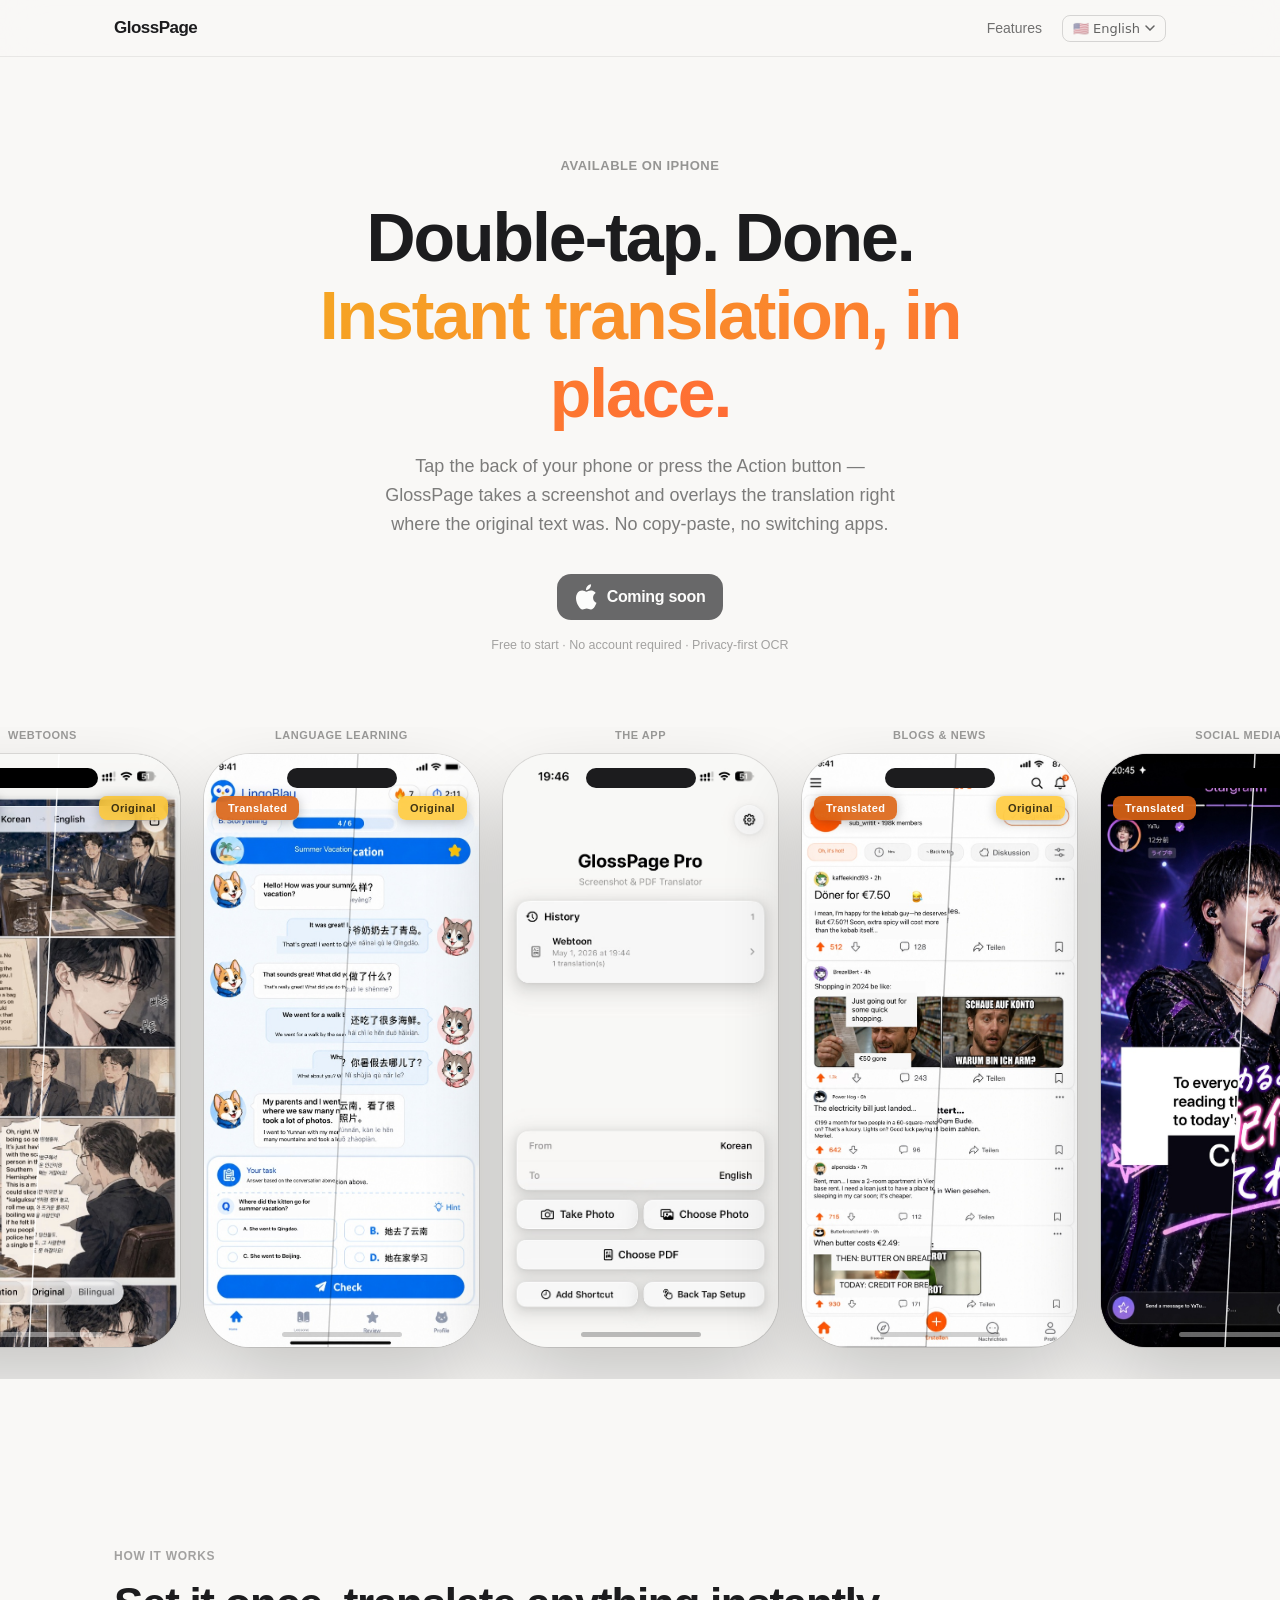
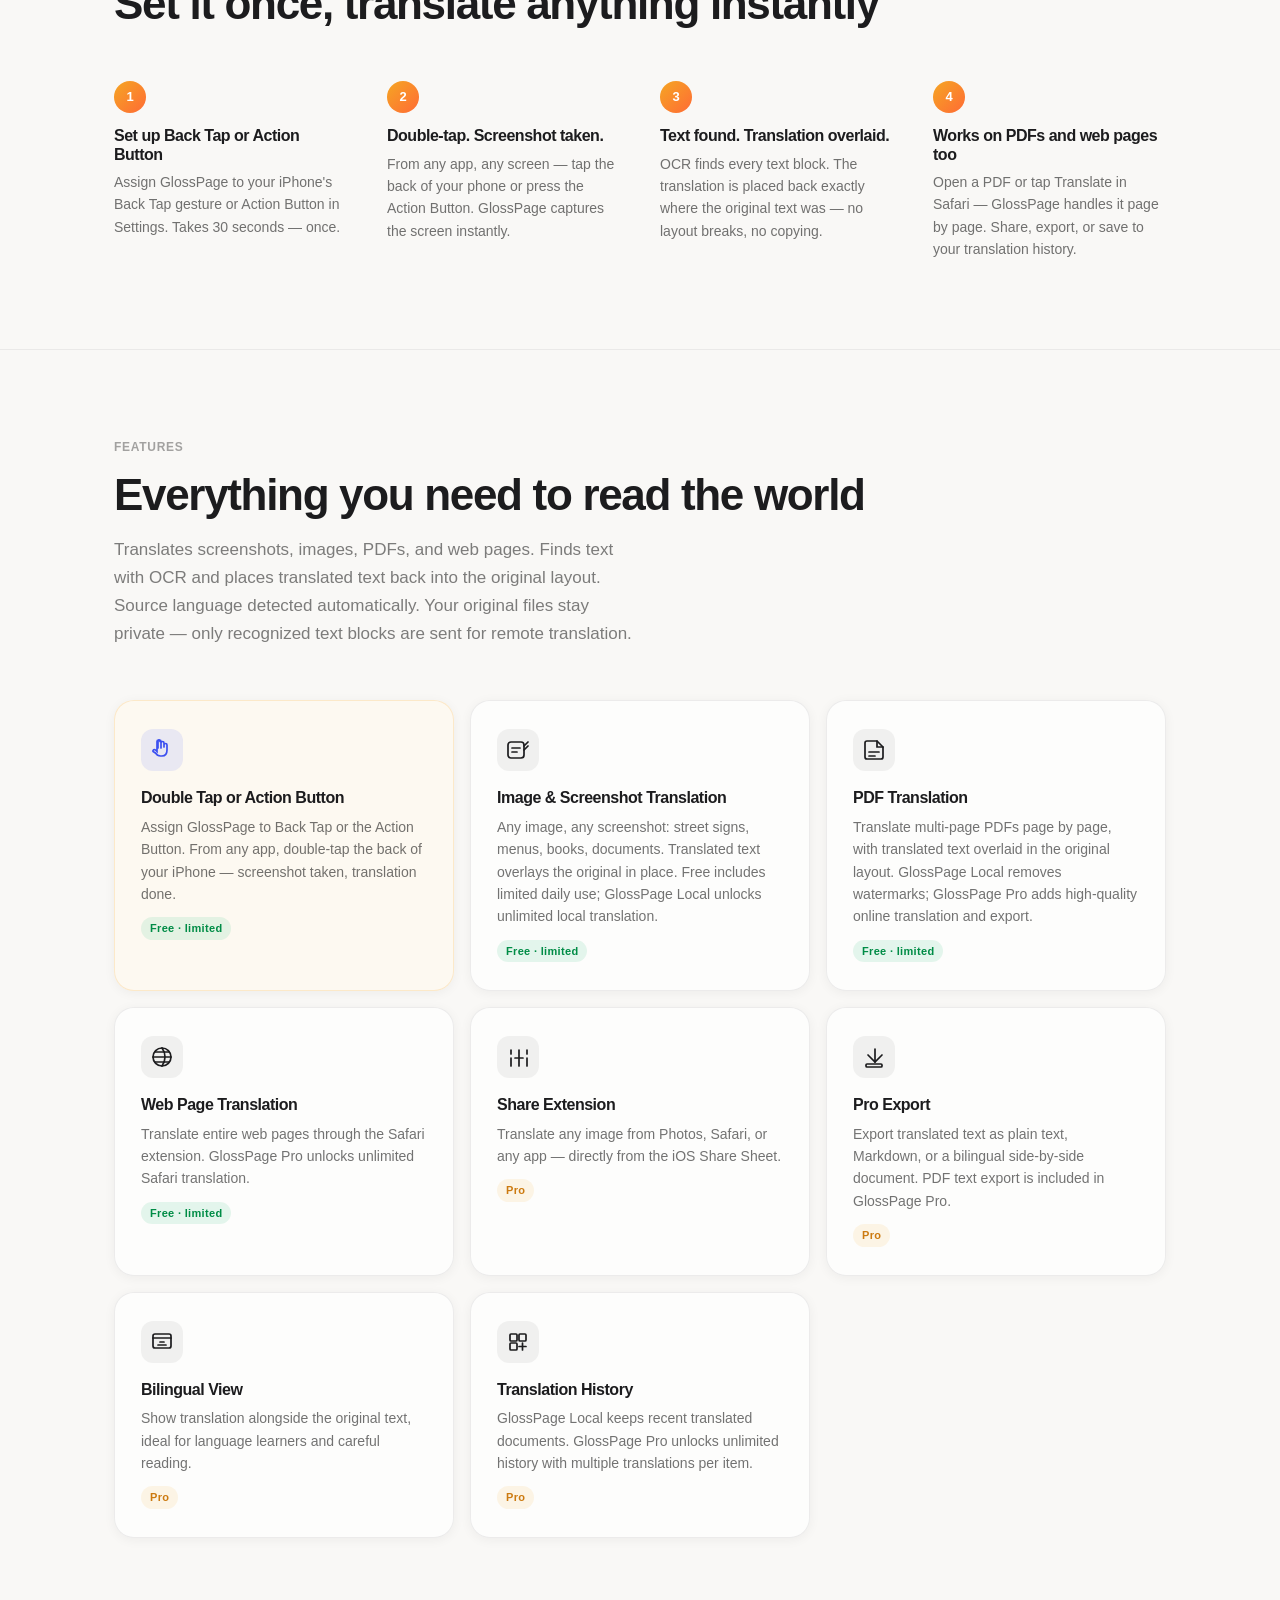
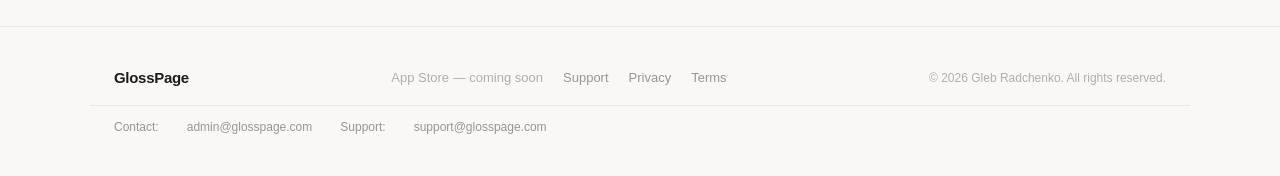
==== commit deb356e3: "translation polish. Update in price design." ====
--- a/index.html
+++ b/index.html
@@ -19,7 +19,7 @@
     <a href="/" class="nav-logo">GlossPage</a>
     <div class="nav-actions">
       <a href="#features" class="nav-link" id="nav-features">Features</a>
-      <a href="#pricing" class="nav-link" id="nav-pricing">Pricing</a>
+      <a href="#pricing" class="nav-link" id="nav-pricing" style="display:none;">Pricing</a>
       <div class="lang-switcher">
         <button class="lang-btn" id="lang-switcher-btn" aria-label="Language">
           <span id="lang-current">🇺🇸 EN</span>
@@ -27,7 +27,7 @@
         </button>
         <div class="lang-dropdown" id="lang-dropdown"></div>
       </div>
-      <a id="nav-pro" href="#pricing" class="btn btn--pro" style="padding:8px 18px;font-size:13.5px;">Start Pro trial</a>
+      <a id="nav-pro" href="#pricing" class="btn btn--pro" style="padding:8px 18px;font-size:13.5px;display:none;">Start Pro trial</a>
     </div>
   </div>
 </nav>
@@ -35,7 +35,7 @@
 <!-- ── Hero ── -->
 <section class="hero">
   <div class="container--narrow">
-    <span class="hero-eyebrow" id="hero-eyebrow">iPhone · iOS 17.4+</span>
+    <span class="hero-eyebrow" id="hero-eyebrow">iPhone · iOS 26+</span>
     <h1><span id="h1-line1">Double-tap. Done.</span><br><em id="h1-em">Instant translation, in place.</em></h1>
     <p class="hero-sub" id="hero-sub">Tap the back of your phone or press the Action button — GlossPage takes a screenshot and overlays the translation right where the original text was. No copy-paste, no switching apps.</p>
 
@@ -49,7 +49,7 @@
           <span class="appstore-badge-name" id="appstore-name">Coming soon...</span>
         </div>
       </div>
-      <a href="#pricing" class="btn btn--outline" id="btn-pro">See plans ↗</a>
+      <a href="#pricing" class="btn btn--outline" id="btn-pro" style="display:none;">See plans ↗</a>
     </div>
     <p class="hero-note" id="hero-note">Free to start · No account required · Privacy-first OCR</p>
   </div>
@@ -60,7 +60,7 @@
 
       <!-- 1. Webtoons — diagonal split -->
       <div style="display:flex; flex-direction:column; align-items:center; gap:10px; flex-shrink:0; scroll-snap-align:center;">
-        <div class="case-label">Webtoons</div>
+        <div class="case-label" id="carousel-label-1">Webtoons</div>
         <div class="phone-shell" style="background:#1c1c1e;">
           <div class="dyn-island" style="background:#000;"></div>
           <img src="img/webtoon-translated.jpg" alt="Translated webtoon" style="position:absolute; inset:0; width:100%; height:100%; object-fit:cover; object-position:top; display:block;"/>
@@ -70,15 +70,15 @@
           <div style="position:absolute; inset:0; pointer-events:none; z-index:5;">
             <svg width="275" height="593" viewBox="0 0 275 593" style="position:absolute;inset:0;"><line x1="154" y1="0" x2="124" y2="593" stroke="rgba(255,255,255,0.85)" stroke-width="1.5"/></svg>
           </div>
-          <div style="position:absolute; top:42px; left:12px; z-index:10; background:rgba(220,100,20,0.9); backdrop-filter:blur(8px); border-radius:8px; padding:4px 12px; font-size:11px; font-weight:700; color:#fff; letter-spacing:0.04em; box-shadow:0 2px 12px rgba(0,0,0,0.25);">Translated</div>
-          <div style="position:absolute; top:42px; right:12px; z-index:10; background:rgba(255,200,50,0.85); backdrop-filter:blur(8px); border-radius:8px; padding:4px 12px; font-size:11px; font-weight:700; color:rgba(0,0,0,0.75); letter-spacing:0.04em; box-shadow:0 2px 12px rgba(0,0,0,0.25);">Original</div>
+          <div style="position:absolute; top:42px; left:12px; z-index:10; background:rgba(220,100,20,0.9); backdrop-filter:blur(8px); border-radius:8px; padding:4px 12px; font-size:11px; font-weight:700; color:#fff; letter-spacing:0.04em; box-shadow:0 2px 12px rgba(0,0,0,0.25);" id="carousel-t1">Translated</div>
+          <div style="position:absolute; top:42px; right:12px; z-index:10; background:rgba(255,200,50,0.85); backdrop-filter:blur(8px); border-radius:8px; padding:4px 12px; font-size:11px; font-weight:700; color:rgba(0,0,0,0.75); letter-spacing:0.04em; box-shadow:0 2px 12px rgba(0,0,0,0.25);" id="carousel-o1">Original</div>
           <div class="home-bar" style="background:rgba(255,255,255,0.4);"></div>
         </div>
       </div>
 
       <!-- 2. Language learning — diagonal split -->
       <div style="display:flex; flex-direction:column; align-items:center; gap:10px; flex-shrink:0; scroll-snap-align:center;">
-        <div class="case-label">Language learning</div>
+        <div class="case-label" id="carousel-label-2">Language learning</div>
         <div class="phone-shell" style="background:#fff;">
           <div class="dyn-island"></div>
           <img src="img/lingoblau-translated.jpg" alt="LingoBlau translated" style="position:absolute; inset:0; width:100%; height:100%; object-fit:cover; object-position:top; display:block;"/>
@@ -88,15 +88,15 @@
           <div style="position:absolute; inset:0; pointer-events:none; z-index:5;">
             <svg width="275" height="593" viewBox="0 0 275 593" style="position:absolute;inset:0;"><line x1="154" y1="0" x2="124" y2="593" stroke="rgba(0,0,0,0.2)" stroke-width="1.5"/></svg>
           </div>
-          <div style="position:absolute; top:42px; left:12px; z-index:10; background:rgba(220,100,20,0.9); backdrop-filter:blur(8px); border-radius:8px; padding:4px 12px; font-size:11px; font-weight:700; color:#fff; letter-spacing:0.04em; box-shadow:0 2px 12px rgba(0,0,0,0.25);">Translated</div>
-          <div style="position:absolute; top:42px; right:12px; z-index:10; background:rgba(255,200,50,0.85); backdrop-filter:blur(8px); border-radius:8px; padding:4px 12px; font-size:11px; font-weight:700; color:rgba(0,0,0,0.75); letter-spacing:0.04em; box-shadow:0 2px 12px rgba(0,0,0,0.25);">Original</div>
+          <div style="position:absolute; top:42px; left:12px; z-index:10; background:rgba(220,100,20,0.9); backdrop-filter:blur(8px); border-radius:8px; padding:4px 12px; font-size:11px; font-weight:700; color:#fff; letter-spacing:0.04em; box-shadow:0 2px 12px rgba(0,0,0,0.25);" id="carousel-t2">Translated</div>
+          <div style="position:absolute; top:42px; right:12px; z-index:10; background:rgba(255,200,50,0.85); backdrop-filter:blur(8px); border-radius:8px; padding:4px 12px; font-size:11px; font-weight:700; color:rgba(0,0,0,0.75); letter-spacing:0.04em; box-shadow:0 2px 12px rgba(0,0,0,0.25);" id="carousel-o2">Original</div>
           <div class="home-bar" style="background:rgba(0,0,0,0.18);"></div>
         </div>
       </div>
 
       <!-- 3. The app — in the MIDDLE -->
       <div style="display:flex; flex-direction:column; align-items:center; gap:10px; flex-shrink:0; scroll-snap-align:center;">
-        <div class="case-label">The app</div>
+        <div class="case-label" id="carousel-label-3">The app</div>
         <div class="phone-shell" style="background:#f2f1ee;">
           <div class="dyn-island"></div>
           <img src="img/screen-main.jpg" alt="GlossPage main screen" style="position:absolute; inset:0; width:100%; height:100%; object-fit:cover; object-position:top; display:block;"/>
@@ -106,7 +106,7 @@
 
       <!-- 4. Blogs & news — diagonal split -->
       <div style="display:flex; flex-direction:column; align-items:center; gap:10px; flex-shrink:0; scroll-snap-align:center;">
-        <div class="case-label">Blogs &amp; news</div>
+        <div class="case-label" id="carousel-label-4">Blogs &amp; news</div>
         <div class="phone-shell" style="background:#fff;">
           <div class="dyn-island"></div>
           <img src="img/writeit-translated.jpg" alt="Writeit translated" style="position:absolute; inset:0; width:100%; height:100%; object-fit:cover; object-position:top; display:block;"/>
@@ -116,15 +116,15 @@
           <div style="position:absolute; inset:0; pointer-events:none; z-index:5;">
             <svg width="275" height="593" viewBox="0 0 275 593" style="position:absolute;inset:0;"><line x1="154" y1="0" x2="124" y2="593" stroke="rgba(0,0,0,0.25)" stroke-width="1.5"/></svg>
           </div>
-          <div style="position:absolute; top:42px; left:12px; z-index:10; background:rgba(220,100,20,0.9); backdrop-filter:blur(8px); border-radius:8px; padding:4px 12px; font-size:11px; font-weight:700; color:#fff; letter-spacing:0.04em; box-shadow:0 2px 12px rgba(0,0,0,0.25);">Translated</div>
-          <div style="position:absolute; top:42px; right:12px; z-index:10; background:rgba(255,200,50,0.85); backdrop-filter:blur(8px); border-radius:8px; padding:4px 12px; font-size:11px; font-weight:700; color:rgba(0,0,0,0.75); letter-spacing:0.04em; box-shadow:0 2px 12px rgba(0,0,0,0.25);">Original</div>
+          <div style="position:absolute; top:42px; left:12px; z-index:10; background:rgba(220,100,20,0.9); backdrop-filter:blur(8px); border-radius:8px; padding:4px 12px; font-size:11px; font-weight:700; color:#fff; letter-spacing:0.04em; box-shadow:0 2px 12px rgba(0,0,0,0.25);" id="carousel-t3">Translated</div>
+          <div style="position:absolute; top:42px; right:12px; z-index:10; background:rgba(255,200,50,0.85); backdrop-filter:blur(8px); border-radius:8px; padding:4px 12px; font-size:11px; font-weight:700; color:rgba(0,0,0,0.75); letter-spacing:0.04em; box-shadow:0 2px 12px rgba(0,0,0,0.25);" id="carousel-o3">Original</div>
           <div class="home-bar" style="background:rgba(0,0,0,0.18);"></div>
         </div>
       </div>
 
       <!-- 5. Social media — diagonal split -->
       <div style="display:flex; flex-direction:column; align-items:center; gap:10px; flex-shrink:0; scroll-snap-align:center;">
-        <div class="case-label">Social media</div>
+        <div class="case-label" id="carousel-label-5">Social media</div>
         <div class="phone-shell" style="background:#0a0010;">
           <div class="dyn-island" style="background:#000;"></div>
           <img src="img/stargram-translated.jpg" alt="Stargram translated" style="position:absolute; inset:0; width:100%; height:100%; object-fit:cover; object-position:top; display:block;"/>
@@ -134,8 +134,8 @@
           <div style="position:absolute; inset:0; pointer-events:none; z-index:5;">
             <svg width="275" height="593" viewBox="0 0 275 593" style="position:absolute;inset:0;"><line x1="154" y1="0" x2="124" y2="593" stroke="rgba(255,255,255,0.85)" stroke-width="1.5"/></svg>
           </div>
-          <div style="position:absolute; top:42px; left:12px; z-index:10; background:rgba(220,100,20,0.9); backdrop-filter:blur(8px); border-radius:8px; padding:4px 12px; font-size:11px; font-weight:700; color:#fff; letter-spacing:0.04em; box-shadow:0 2px 12px rgba(0,0,0,0.25);">Translated</div>
-          <div style="position:absolute; top:42px; right:12px; z-index:10; background:rgba(255,200,50,0.85); backdrop-filter:blur(8px); border-radius:8px; padding:4px 12px; font-size:11px; font-weight:700; color:rgba(0,0,0,0.75); letter-spacing:0.04em; box-shadow:0 2px 12px rgba(0,0,0,0.25);">Original</div>
+          <div style="position:absolute; top:42px; left:12px; z-index:10; background:rgba(220,100,20,0.9); backdrop-filter:blur(8px); border-radius:8px; padding:4px 12px; font-size:11px; font-weight:700; color:#fff; letter-spacing:0.04em; box-shadow:0 2px 12px rgba(0,0,0,0.25);" id="carousel-t4">Translated</div>
+          <div style="position:absolute; top:42px; right:12px; z-index:10; background:rgba(255,200,50,0.85); backdrop-filter:blur(8px); border-radius:8px; padding:4px 12px; font-size:11px; font-weight:700; color:rgba(0,0,0,0.75); letter-spacing:0.04em; box-shadow:0 2px 12px rgba(0,0,0,0.25);" id="carousel-o4">Original</div>
           <div class="home-bar" style="background:rgba(255,255,255,0.4);"></div>
         </div>
       </div>
@@ -188,7 +188,7 @@
         </div>
         <h3 id="f6-h">Double Tap or Action Button</h3>
         <p id="f6-p">Assign GlossPage to Back Tap or the Action Button. From any app, double-tap the back of your iPhone — screenshot taken, translation done.</p>
-        <span class="feature-badge badge-free">Free · limited</span>
+        <span class="feature-badge badge-free" id="badge-free-1">Free · limited</span>
       </div>
 
       <!-- 2. Image Translation -->
@@ -202,7 +202,7 @@
         </div>
         <h3 id="f1-h">Image &amp; Screenshot Translation</h3>
         <p id="f1-p">Any image, any screenshot — street signs, menus, books, documents. Translated text overlays the original in place. Free includes limited daily use; GlossPage Local unlocks unlimited local translation.</p>
-        <span class="feature-badge badge-free">Free · limited</span>
+        <span class="feature-badge badge-free" id="badge-free-2">Free · limited</span>
       </div>
 
       <!-- 3. PDF Translation -->
@@ -216,7 +216,7 @@
         </div>
         <h3 id="f2-h">PDF Translation</h3>
         <p id="f2-p">Translate multi-page PDFs page by page, with translated text overlaid in the original layout. GlossPage Local removes watermarks; GlossPage Pro adds high-quality online translation and export.</p>
-        <span class="feature-badge badge-free">Free · limited</span>
+        <span class="feature-badge badge-free" id="badge-free-3">Free · limited</span>
       </div>
 
       <!-- 4. Web Page Translation -->
@@ -230,7 +230,7 @@
         </div>
         <h3 id="f3-h">Web Page Translation</h3>
         <p id="f3-p">Translate entire web pages through the Safari extension — text replaced in place, layout preserved. GlossPage Pro unlocks unlimited Safari translation.</p>
-        <span class="feature-badge badge-free">Free · limited</span>
+        <span class="feature-badge badge-free" id="badge-free-4">Free · limited</span>
       </div>
 
       <!-- 5. Share Extension -->
@@ -293,7 +293,7 @@
 </section>
 
 <!-- ── Pricing ── -->
-<section class="section" id="pricing">
+<section class="section" id="pricing" style="display:none;">
   <div class="container">
     <div class="section-label" id="price-label">Pricing</div>
     <h2 id="price-h2">Start free. Upgrade when translation becomes part of your day.</h2>
@@ -304,175 +304,171 @@
       <!-- GlossPage Free -->
       <div class="pricing-card" style="background:rgba(255,255,255,0.85); border:0.5px solid rgba(0,0,0,0.08); padding:24px; border-radius:20px;">
         <div style="margin-bottom:6px;">
-          <div style="font-size:12px;font-weight:600;letter-spacing:0.04em;text-transform:uppercase;color:rgba(0,0,0,0.4);margin-bottom:4px;">GlossPage Free</div>
-          <div style="font-size:11px;color:rgba(0,0,0,0.35);margin-bottom:4px;">Try GlossPage risk-free</div>
-          <div style="font-size:11px;color:rgba(0,0,0,0.35);">No credit card required</div>
+          <div style="font-size:12px;font-weight:600;letter-spacing:0.04em;text-transform:uppercase;color:rgba(0,0,0,0.4);margin-bottom:4px;" id="free-tier">GlossPage Free</div>
+          <div style="font-size:11px;color:rgba(0,0,0,0.35);margin-bottom:4px;"><span id="free-tagline1">Try GlossPage risk-free</span></div>
+          <div style="font-size:11px;color:rgba(0,0,0,0.35);"><span id="free-tagline2">No credit card required</span></div>
         </div>
         <div style="display:flex;align-items:baseline;gap:3px;margin:10px 0 2px;">
           <span style="font-size:32px;font-weight:750;letter-spacing:-0.04em;color:#1c1c1e;">$0</span>
-          <span style="font-size:13px;font-weight:500;opacity:0.5;color:#1c1c1e;">forever</span>
+          <span style="font-size:13px;font-weight:500;opacity:0.5;color:#1c1c1e;" id="free-per">forever</span>
         </div>
         <div style="display:flex;flex-direction:column;gap:9px;margin-bottom:20px;">
           <div style="display:flex;align-items:center;gap:10px;">
             <div style="width:20px;flex-shrink:0;text-align:center;"><svg width="14" height="11" viewBox="0 0 16 12" fill="none"><path d="M1.5 6l4 4.5 9-9" stroke="rgba(0,150,80,0.8)" stroke-width="2" stroke-linecap="round" stroke-linejoin="round"/></svg></div>
-            <span style="font-size:13px;color:rgba(0,0,0,0.7);">Image &amp; screenshot translation</span>
+            <span style="font-size:13px;color:rgba(0,0,0,0.7);"><span id="free-f1">Image &amp; screenshot translation</span></span>
           </div>
           <div style="display:flex;align-items:center;gap:10px;">
             <div style="width:20px;flex-shrink:0;text-align:center;"><svg width="14" height="11" viewBox="0 0 16 12" fill="none"><path d="M1.5 6l4 4.5 9-9" stroke="rgba(0,150,80,0.8)" stroke-width="2" stroke-linecap="round" stroke-linejoin="round"/></svg></div>
-            <span style="font-size:13px;color:rgba(0,0,0,0.7);">PDF translation</span>
+            <span style="font-size:13px;color:rgba(0,0,0,0.7);"><span id="free-f2">PDF translation</span></span>
           </div>
           <div style="display:flex;align-items:center;gap:10px;">
             <div style="width:20px;flex-shrink:0;text-align:center;"><svg width="14" height="11" viewBox="0 0 16 12" fill="none"><path d="M1.5 6l4 4.5 9-9" stroke="rgba(0,150,80,0.8)" stroke-width="2" stroke-linecap="round" stroke-linejoin="round"/></svg></div>
-            <span style="font-size:13px;color:rgba(0,0,0,0.7);">Back Tap &amp; Shortcuts</span>
+            <span style="font-size:13px;color:rgba(0,0,0,0.7);"><span id="free-f3">Back Tap &amp; Shortcuts</span></span>
           </div>
           <div style="display:flex;align-items:center;gap:10px;">
             <div style="width:20px;flex-shrink:0;text-align:center;"><svg width="14" height="11" viewBox="0 0 16 12" fill="none"><path d="M1.5 6l4 4.5 9-9" stroke="rgba(0,150,80,0.8)" stroke-width="2" stroke-linecap="round" stroke-linejoin="round"/></svg></div>
-            <span style="font-size:13px;color:rgba(0,0,0,0.7);">Translation history</span>
+            <span style="font-size:13px;color:rgba(0,0,0,0.7);"><span id="free-f4">Translation history</span></span>
           </div>
         </div>
         <div style="margin-top:auto;padding-top:12px;">
-          <div style="font-size:10px;font-weight:600;letter-spacing:0.05em;text-transform:uppercase;color:rgba(0,0,0,0.25);margin-bottom:8px;">Not included</div>
+          <div style="font-size:10px;font-weight:600;letter-spacing:0.05em;text-transform:uppercase;color:rgba(0,0,0,0.25);margin-bottom:8px;"><span id="free-ni-label">Not included</span></div>
           <div style="display:flex;flex-direction:column;gap:6px;">
             <div style="display:flex;align-items:center;gap:10px;">
               <div style="width:20px;flex-shrink:0;text-align:center;"><svg width="12" height="12" viewBox="0 0 12 12" fill="none"><path d="M2 2l8 8M10 2L2 10" stroke="rgba(0,0,0,0.2)" stroke-width="1.5" stroke-linecap="round"/></svg></div>
-              <span style="font-size:12px;color:rgba(0,0,0,0.3);">Online translation</span>
+              <span style="font-size:12px;color:rgba(0,0,0,0.3);"><span id="free-f5">Online translation</span></span>
             </div>
             <div style="display:flex;align-items:center;gap:10px;">
               <div style="width:20px;flex-shrink:0;text-align:center;"><svg width="12" height="12" viewBox="0 0 12 12" fill="none"><path d="M2 2l8 8M10 2L2 10" stroke="rgba(0,0,0,0.2)" stroke-width="1.5" stroke-linecap="round"/></svg></div>
-              <span style="font-size:12px;color:rgba(0,0,0,0.3);">PDF text export</span>
+              <span style="font-size:12px;color:rgba(0,0,0,0.3);"><span id="free-f6">PDF text export</span></span>
             </div>
           </div>
-        </div>
-        <div style="margin-top:auto;padding-top:12px;">
-          <button style="width:100%;padding:11px 20px;border-radius:50px;font-size:14px;font-weight:590;cursor:not-allowed;opacity:0.85;background:rgba(0,0,0,0.05);border:1px solid rgba(0,0,0,0.08);color:rgba(0,0,0,0.35);font-family:inherit;" disabled>Coming soon</button>
+          <button style="width:100%;padding:11px 20px;border-radius:50px;font-size:14px;font-weight:590;cursor:not-allowed;opacity:0.85;background:rgba(0,0,0,0.05);border:1px solid rgba(0,0,0,0.08);color:rgba(0,0,0,0.35);font-family:inherit;margin-top:12px;" disabled><span id="btn-download">Coming soon</span></button>
         </div>
       </div>
 
       <!-- GlossPage Local -->
       <div class="pricing-card" style="background:rgba(255,255,255,0.85); border:0.5px solid rgba(245,166,35,0.25); box-shadow:0 4px 22px rgba(245,166,35,0.06); padding:24px; border-radius:20px;">
         <div style="margin-bottom:6px;">
-          <div style="font-size:12px;font-weight:600;letter-spacing:0.04em;text-transform:uppercase;color:rgba(0,0,0,0.8);margin-bottom:4px;">GlossPage Local</div>
-          <div style="font-size:11px;color:rgba(0,0,0,0.35);margin-bottom:4px;">Private, on-device translation</div>
-          <div style="font-size:11px;color:rgba(0,0,0,0.35);">Best for offline use</div>
+          <div style="font-size:12px;font-weight:600;letter-spacing:0.04em;text-transform:uppercase;color:rgba(0,0,0,0.8);margin-bottom:4px;" id="local-tier">GlossPage Local</div>
+          <div style="font-size:11px;color:rgba(0,0,0,0.35);margin-bottom:4px;"><span id="local-tagline1">Private, on-device translation</span></div>
+          <div style="font-size:11px;color:rgba(0,0,0,0.35);"><span id="local-tagline2">Best for offline use</span></div>
         </div>
         <div style="display:flex;align-items:baseline;gap:3px;margin:10px 0 2px;">
           <span style="font-size:32px;font-weight:750;letter-spacing:-0.04em;color:#1c1c1e;">$14.99</span>
-          <span style="font-size:13px;font-weight:500;opacity:0.5;color:#1c1c1e;">/yr</span>
-        </div>
-        <div style="font-size:11px;color:rgba(0,0,0,0.35);margin-bottom:20px;">$1.99/month if billed monthly</div>
+          <span style="font-size:13px;font-weight:500;opacity:0.5;color:#1c1c1e;" id="local-per">/yr</span>
+        </div>
+        <div style="font-size:11px;color:rgba(0,0,0,0.35);margin-bottom:20px;" id="local-period">or $1.99/month</div>
         <div style="display:flex;flex-direction:column;gap:9px;margin-bottom:20px;">
           <div style="display:flex;align-items:center;gap:10px;">
             <div style="width:20px;flex-shrink:0;text-align:center;"><svg width="14" height="11" viewBox="0 0 16 12" fill="none"><path d="M1.5 6l4 4.5 9-9" stroke="rgba(0,140,60,0.8)" stroke-width="2" stroke-linecap="round" stroke-linejoin="round"/></svg></div>
-            <span style="font-size:13px;color:rgba(0,0,0,0.7);">Unlimited image translation</span>
+            <span style="font-size:13px;color:rgba(0,0,0,0.7);"><span id="local-f1">Unlimited image translation</span></span>
           </div>
           <div style="display:flex;align-items:center;gap:10px;">
             <div style="width:20px;flex-shrink:0;text-align:center;"><svg width="14" height="11" viewBox="0 0 16 12" fill="none"><path d="M1.5 6l4 4.5 9-9" stroke="rgba(0,140,60,0.8)" stroke-width="2" stroke-linecap="round" stroke-linejoin="round"/></svg></div>
-            <span style="font-size:13px;color:rgba(0,0,0,0.7);">Unlimited PDF translation</span>
+            <span style="font-size:13px;color:rgba(0,0,0,0.7);"><span id="local-f2">Unlimited PDF translation</span></span>
           </div>
           <div style="display:flex;align-items:center;gap:10px;">
             <div style="width:20px;flex-shrink:0;text-align:center;"><svg width="14" height="11" viewBox="0 0 16 12" fill="none"><path d="M1.5 6l4 4.5 9-9" stroke="rgba(0,140,60,0.8)" stroke-width="2" stroke-linecap="round" stroke-linejoin="round"/></svg></div>
-            <span style="font-size:13px;color:rgba(0,0,0,0.7);">No export watermarks</span>
+            <span style="font-size:13px;color:rgba(0,0,0,0.7);"><span id="local-f3">No export watermarks</span></span>
           </div>
           <div style="display:flex;align-items:center;gap:10px;">
             <div style="width:20px;flex-shrink:0;text-align:center;"><svg width="14" height="11" viewBox="0 0 16 12" fill="none"><path d="M1.5 6l4 4.5 9-9" stroke="rgba(0,140,60,0.8)" stroke-width="2" stroke-linecap="round" stroke-linejoin="round"/></svg></div>
-            <span style="font-size:13px;color:rgba(0,0,0,0.7);">7-day translation history</span>
+            <span style="font-size:13px;color:rgba(0,0,0,0.7);"><span id="local-f4">7-day translation history</span></span>
           </div>
         </div>
         <div style="margin-top:auto;padding-top:12px;">
-          <div style="font-size:10px;font-weight:600;letter-spacing:0.05em;text-transform:uppercase;color:rgba(0,0,0,0.25);margin-bottom:8px;">Not included</div>
+          <div style="font-size:10px;font-weight:600;letter-spacing:0.05em;text-transform:uppercase;color:rgba(0,0,0,0.25);margin-bottom:8px;"><span id="local-ni-label">Not included</span></div>
           <div style="display:flex;flex-direction:column;gap:6px;">
             <div style="display:flex;align-items:center;gap:10px;">
               <div style="width:20px;flex-shrink:0;text-align:center;"><svg width="12" height="12" viewBox="0 0 12 12" fill="none"><path d="M2 2l8 8M10 2L2 10" stroke="rgba(0,0,0,0.2)" stroke-width="1.5" stroke-linecap="round"/></svg></div>
-              <span style="font-size:12px;color:rgba(0,0,0,0.3);">High-quality online translation</span>
+              <span style="font-size:12px;color:rgba(0,0,0,0.3);"><span id="local-f5">High-quality online translation</span></span>
             </div>
             <div style="display:flex;align-items:center;gap:10px;">
               <div style="width:20px;flex-shrink:0;text-align:center;"><svg width="12" height="12" viewBox="0 0 12 12" fill="none"><path d="M2 2l8 8M10 2L2 10" stroke="rgba(0,0,0,0.2)" stroke-width="1.5" stroke-linecap="round"/></svg></div>
-              <span style="font-size:12px;color:rgba(0,0,0,0.3);">PDF text export</span>
+              <span style="font-size:12px;color:rgba(0,0,0,0.3);"><span id="local-f6">PDF text export</span></span>
             </div>
           </div>
-        </div>
-        <div style="margin-top:auto;padding-top:12px;">
-          <button style="width:100%;padding:11px 20px;border-radius:50px;font-size:14px;font-weight:590;cursor:not-allowed;opacity:0.85;background:rgba(245,166,35,0.07);border:1px solid rgba(245,166,35,0.15);color:rgba(180,100,0,0.6);font-family:inherit;" disabled>Coming soon</button>
+          <button style="width:100%;padding:11px 20px;border-radius:50px;font-size:14px;font-weight:590;cursor:not-allowed;opacity:0.85;background:rgba(245,166,35,0.07);border:1px solid rgba(245,166,35,0.15);color:rgba(180,100,0,0.6);font-family:inherit;margin-top:12px;" disabled><span id="btn-getlocal">Coming soon</span></button>
         </div>
       </div>
 
       <!-- GlossPage Pro -->
       <div class="pricing-card" style="background:rgba(255,255,255,0.95); border:2.5px solid rgba(255,140,0,0.8); box-shadow:0 8px 40px rgba(255,107,53,0.22); padding:24px; border-radius:22px; transform:scale(1.02);">
         <div style="display:flex;align-items:center;gap:10px;margin-bottom:6px;">
-          <div style="font-size:12px;font-weight:600;letter-spacing:0.04em;text-transform:uppercase;color:rgba(0,0,0,0.8);">GlossPage Pro</div>
-          <span style="font-size:10px;font-weight:800;background:rgba(255,140,0,0.92);color:#fff;padding:2px 8px;border-radius:50px;letter-spacing:0.05em;box-shadow:0 2px 8px rgba(255,140,0,0.35);">BEST FOR MOST</span>
-        </div>
-        <div style="font-size:11px;color:rgba(0,0,0,0.4);margin-bottom:4px;">Best for regular translation work</div>
+          <div style="font-size:12px;font-weight:600;letter-spacing:0.04em;text-transform:uppercase;color:rgba(0,0,0,0.8);" id="pro-tier">GlossPage Pro</div>
+          <span style="font-size:10px;font-weight:800;background:rgba(255,140,0,0.92);color:#fff;padding:2px 8px;border-radius:50px;letter-spacing:0.05em;box-shadow:0 2px 8px rgba(255,140,0,0.35);" id="pro-badge">BEST FOR MOST</span>
+        </div>
+        <div style="font-size:11px;color:rgba(0,0,0,0.4);margin-bottom:4px;"><span id="pro-tagline">Best for regular translation work</span></div>
         <div style="display:flex;align-items:baseline;gap:3px;margin:10px 0 2px;">
           <span style="font-size:32px;font-weight:750;letter-spacing:-0.04em;color:#1c1c1e;">$29.99</span>
-          <span style="font-size:13px;font-weight:500;opacity:0.5;color:#1c1c1e;">/yr</span>
-        </div>
-        <div style="font-size:11px;color:rgba(0,0,0,0.4);margin-bottom:20px;">$4.99/month if billed monthly</div>
+          <span style="font-size:13px;font-weight:500;opacity:0.5;color:#1c1c1e;" id="pro-per">/yr</span>
+        </div>
+        <div style="font-size:11px;color:rgba(0,0,0,0.4);margin-bottom:20px;" id="pro-period">or $4.99/month</div>
         <div style="display:flex;flex-direction:column;gap:9px;margin-bottom:20px;">
           <div style="display:flex;align-items:center;gap:10px;">
             <div style="width:20px;flex-shrink:0;text-align:center;"><svg width="14" height="11" viewBox="0 0 16 12" fill="none"><path d="M1.5 6l4 4.5 9-9" stroke="rgba(200,100,0,0.75)" stroke-width="2" stroke-linecap="round" stroke-linejoin="round"/></svg></div>
-            <span style="font-size:13px;color:rgba(0,0,0,0.75);">Everything in Local</span>
+            <span style="font-size:13px;color:rgba(0,0,0,0.75);"><span id="pro-f1">Everything in Local</span></span>
           </div>
           <div style="display:flex;align-items:center;gap:10px;">
             <div style="width:20px;flex-shrink:0;text-align:center;"><svg width="14" height="11" viewBox="0 0 16 12" fill="none"><path d="M1.5 6l4 4.5 9-9" stroke="rgba(200,100,0,0.75)" stroke-width="2" stroke-linecap="round" stroke-linejoin="round"/></svg></div>
-            <span style="font-size:13px;color:rgba(0,0,0,0.75);">High-quality online translation</span>
+            <span style="font-size:13px;color:rgba(0,0,0,0.75);"><span id="pro-f2">High-quality online translation</span></span>
           </div>
           <div style="display:flex;align-items:center;gap:10px;">
             <div style="width:20px;flex-shrink:0;text-align:center;"><svg width="14" height="11" viewBox="0 0 16 12" fill="none"><path d="M1.5 6l4 4.5 9-9" stroke="rgba(200,100,0,0.75)" stroke-width="2" stroke-linecap="round" stroke-linejoin="round"/></svg></div>
-            <span style="font-size:13px;color:rgba(0,0,0,0.75);">Unlimited translation history</span>
+            <span style="font-size:13px;color:rgba(0,0,0,0.75);"><span id="pro-f3">Unlimited translation history</span></span>
           </div>
           <div style="display:flex;align-items:center;gap:10px;">
             <div style="width:20px;flex-shrink:0;text-align:center;"><svg width="14" height="11" viewBox="0 0 16 12" fill="none"><path d="M1.5 6l4 4.5 9-9" stroke="rgba(200,100,0,0.75)" stroke-width="2" stroke-linecap="round" stroke-linejoin="round"/></svg></div>
-            <span style="font-size:13px;color:rgba(0,0,0,0.75);">PDF text export</span>
+            <span style="font-size:13px;color:rgba(0,0,0,0.75);"><span id="pro-f4">PDF text export</span></span>
           </div>
           <div style="display:flex;align-items:center;gap:10px;">
             <div style="width:20px;flex-shrink:0;text-align:center;"><svg width="14" height="11" viewBox="0 0 16 12" fill="none"><path d="M1.5 6l4 4.5 9-9" stroke="rgba(200,100,0,0.75)" stroke-width="2" stroke-linecap="round" stroke-linejoin="round"/></svg></div>
-            <span style="font-size:13px;color:rgba(0,0,0,0.75);">Unlimited Back Tap &amp; Safari</span>
+            <span style="font-size:13px;color:rgba(0,0,0,0.75);"><span id="pro-f5">Unlimited Back Tap &amp; Safari</span></span>
           </div>
         </div>
         <div style="margin-top:auto;padding-top:12px;">
-          <div style="font-size:11px;color:rgba(0,0,0,0.4);margin-bottom:10px;">7-day free trial · Cancel anytime</div>
-          <button style="width:100%;padding:11px 20px;border-radius:50px;font-size:14px;font-weight:590;cursor:not-allowed;opacity:0.85;background:rgba(245,166,35,0.07);border:1px solid rgba(245,166,35,0.15);color:rgba(180,100,0,0.6);font-family:inherit;" disabled>Coming soon</button>
+          <div style="font-size:11px;color:rgba(0,0,0,0.4);margin-bottom:10px;"><span id="price-note">7-day free trial · Cancel anytime</span></div>
+          <button style="width:100%;padding:11px 20px;border-radius:50px;font-size:14px;font-weight:590;cursor:not-allowed;opacity:0.85;background:rgba(245,166,35,0.07);border:1px solid rgba(245,166,35,0.15);color:rgba(180,100,0,0.6);font-family:inherit;" disabled><span id="btn-getpro">Coming soon</span></button>
         </div>
       </div>
 
       <!-- GlossPage Pro Plus -->
       <div class="pricing-card" style="background:rgba(10,8,5,0.92); border:1px solid rgba(255,160,80,0.18); box-shadow:0 4px 24px rgba(0,0,0,0.15); padding:24px; border-radius:20px; opacity:0.88;">
         <div style="display:flex;align-items:center;gap:10px;margin-bottom:6px;">
-          <div style="font-size:12px;font-weight:600;letter-spacing:0.04em;text-transform:uppercase;color:rgba(255,255,255,0.4);">GlossPage Pro Plus</div>
-          <span style="font-size:9px;font-weight:600;background:rgba(255,160,80,0.18);color:rgba(255,200,120,0.85);padding:2px 7px;border-radius:50px;letter-spacing:0.04em;">HEAVY USE</span>
-        </div>
-        <div style="font-size:11px;color:rgba(255,255,255,0.82);margin-bottom:4px;">For heavy document workflows</div>
+          <div style="font-size:12px;font-weight:600;letter-spacing:0.04em;text-transform:uppercase;color:rgba(255,255,255,0.4);" id="plus-tier">GlossPage Pro Plus</div>
+          <span style="font-size:9px;font-weight:600;background:rgba(255,160,80,0.18);color:rgba(255,200,120,0.85);padding:2px 7px;border-radius:50px;letter-spacing:0.04em;" id="plus-badge">HEAVY USE</span>
+        </div>
+        <div style="font-size:11px;color:rgba(255,255,255,0.82);margin-bottom:4px;"><span id="plus-tagline">For heavy document workflows</span></div>
         <div style="display:flex;align-items:baseline;gap:3px;margin:10px 0 2px;">
           <span style="font-size:32px;font-weight:750;letter-spacing:-0.04em;color:rgba(255,255,255,0.85);">$59.99</span>
-          <span style="font-size:13px;font-weight:500;opacity:0.5;color:rgba(255,255,255,0.6);">/yr</span>
-        </div>
-        <div style="font-size:11px;color:rgba(255,255,255,0.82);margin-bottom:20px;">$8.99/month if billed monthly</div>
+          <span style="font-size:13px;font-weight:500;opacity:0.5;color:rgba(255,255,255,0.6);" id="plus-per">/yr</span>
+        </div>
+        <div style="font-size:11px;color:rgba(255,255,255,0.82);margin-bottom:20px;" id="plus-period">or $8.99/month</div>
         <div style="display:flex;flex-direction:column;gap:9px;margin-bottom:20px;">
           <div style="display:flex;align-items:center;gap:10px;">
             <div style="width:20px;flex-shrink:0;text-align:center;"><svg width="14" height="11" viewBox="0 0 16 12" fill="none"><path d="M1.5 6l4 4.5 9-9" stroke="rgba(255,200,120,0.75)" stroke-width="2" stroke-linecap="round" stroke-linejoin="round"/></svg></div>
-            <span style="font-size:13px;line-height:1.5;color:rgba(255,255,255,0.88);">Everything in Pro</span>
+            <span style="font-size:13px;line-height:1.5;color:rgba(255,255,255,0.88);"><span id="plus-f1">Everything in Pro</span></span>
           </div>
           <div style="display:flex;align-items:center;gap:10px;">
             <div style="width:20px;flex-shrink:0;text-align:center;"><svg width="14" height="11" viewBox="0 0 16 12" fill="none"><path d="M1.5 6l4 4.5 9-9" stroke="rgba(255,200,120,0.75)" stroke-width="2" stroke-linecap="round" stroke-linejoin="round"/></svg></div>
-            <span style="font-size:13px;line-height:1.5;color:rgba(255,255,255,0.88);">3× online translation quota</span>
+            <span style="font-size:13px;line-height:1.5;color:rgba(255,255,255,0.88);"><span id="plus-f2">3× online translation quota</span></span>
           </div>
           <div style="display:flex;align-items:center;gap:10px;">
             <div style="width:20px;flex-shrink:0;text-align:center;"><svg width="14" height="11" viewBox="0 0 16 12" fill="none"><path d="M1.5 6l4 4.5 9-9" stroke="rgba(255,200,120,0.75)" stroke-width="2" stroke-linecap="round" stroke-linejoin="round"/></svg></div>
-            <span style="font-size:13px;line-height:1.5;color:rgba(255,255,255,0.88);">Higher PDF &amp; web limits</span>
+            <span style="font-size:13px;line-height:1.5;color:rgba(255,255,255,0.88);"><span id="plus-f3">Higher PDF &amp; web limits</span></span>
           </div>
           <div style="display:flex;align-items:center;gap:10px;">
             <div style="width:20px;flex-shrink:0;text-align:center;"><svg width="14" height="11" viewBox="0 0 16 12" fill="none"><path d="M1.5 6l4 4.5 9-9" stroke="rgba(255,200,120,0.75)" stroke-width="2" stroke-linecap="round" stroke-linejoin="round"/></svg></div>
-            <span style="font-size:13px;line-height:1.5;color:rgba(255,255,255,0.88);">Batch PDF translation</span>
+            <span style="font-size:13px;line-height:1.5;color:rgba(255,255,255,0.88);"><span id="plus-f4">Batch PDF translation</span></span>
           </div>
           <div style="display:flex;align-items:center;gap:10px;">
             <div style="width:20px;flex-shrink:0;text-align:center;"><svg width="14" height="11" viewBox="0 0 16 12" fill="none"><path d="M1.5 6l4 4.5 9-9" stroke="rgba(255,200,120,0.75)" stroke-width="2" stroke-linecap="round" stroke-linejoin="round"/></svg></div>
-            <span style="font-size:13px;line-height:1.5;color:rgba(255,255,255,0.88);">Editable PDF export</span>
+            <span style="font-size:13px;line-height:1.5;color:rgba(255,255,255,0.88);"><span id="plus-f5">Editable PDF export</span></span>
           </div>
         </div>
         <div style="margin-top:auto;padding-top:12px;">
-          <div style="font-size:11px;color:rgba(255,255,255,0.75);margin-bottom:10px;">For large PDFs, batches &amp; heavy use</div>
-          <button style="width:100%;padding:11px 20px;border-radius:50px;font-size:14px;font-weight:590;cursor:not-allowed;opacity:0.85;background:rgba(255,160,80,0.06);border:1px solid rgba(255,160,80,0.12);color:rgba(255,200,120,0.6);font-family:inherit;" disabled>Coming soon</button>
+          <div style="font-size:11px;color:rgba(255,255,255,0.75);margin-bottom:10px;"><span id="plus-note">For large PDFs, batches &amp; heavy use</span></div>
+          <button style="width:100%;padding:11px 20px;border-radius:50px;font-size:14px;font-weight:590;cursor:not-allowed;opacity:0.85;background:rgba(255,160,80,0.06);border:1px solid rgba(255,160,80,0.12);color:rgba(255,200,120,0.6);font-family:inherit;" disabled><span id="btn-getplus">Coming soon</span></button>
         </div>
       </div>
 
@@ -492,8 +488,8 @@
     <div class="footer-copy"><span id="footer-copy">© 2026 Gleb Radchenko. All rights reserved.</span></div>
   </div>
   <div class="footer-contacts">
-    <span>Contact: <a href="mailto:admin@glosspage.com">admin@glosspage.com</a></span>
-    <span>Support: <a href="mailto:support@glosspage.com">support@glosspage.com</a></span>
+    <span id="footer-contact-label">Contact:</span> <a href="mailto:admin@glosspage.com">admin@glosspage.com</a>
+    <span id="footer-support-label">Support:</span> <a href="mailto:support@glosspage.com">support@glosspage.com</a>
   </div>
 </footer>
 
@@ -525,17 +521,21 @@
     f8_h: "Translation History", f8_p: "Pro saves all translated images and PDFs to a dedicated folder in your Files app for easy reference.",
     price_label: "Pricing", price_h2: "Start free. Upgrade when translation becomes part of your day.",
     price_sub: "Try GlossPage Pro for 7 days with a limited online translation quota. Then stay free, unlock unlimited local translation, or choose Pro for high-quality online translation.",
-    free_tier: "GlossPage Free", free_price: "$0", free_period: "forever",
-    free_f1: "Limited local image & screenshot translation", free_f2: "Limited local PDF translation",
-    free_f3: "Shortcuts / Back Tap with daily limits", free_f4: "Exports include watermark",
-    free_f5: "No high-quality online translation", free_f6: "No saved history",
-    btn_download: "Download Free",
+    free_tier: "GlossPage Free", free_price: "$0", free_per: "forever",
+    free_tagline1: "Try GlossPage risk-free", free_tagline2: "No credit card required",
+    free_f1: "Image & screenshot translation", free_f2: "PDF translation",
+    free_f3: "Back Tap & Shortcuts", free_f4: "Translation history",
+    free_f5: "High-quality online translation", free_f6: "PDF text export",
+    free_ni_label: "Not included",
+    btn_download: "Coming soon",
     local_tier: "GlossPage Local", local_price: "$14.99", local_per: "/yr",
     local_period: "or $1.99/month",
-    local_f1: "Unlimited local image & screenshot translation", local_f2: "Unlimited local PDF translation",
-    local_f3: "No export watermarks", local_f4: "7-day history for translated documents",
-    local_f5: "No high-quality online translation", local_f6: "No advanced PDF text export",
-    btn_getlocal: "Get GlossPage Local →", local_note: "For private, on-device translation.",
+    local_tagline1: "Private, on-device translation", local_tagline2: "Best for offline use",
+    local_f1: "Unlimited image translation", local_f2: "Unlimited PDF translation",
+    local_f3: "No export watermarks", local_f4: "7-day translation history",
+    local_f5: "High-quality online translation", local_f6: "PDF text export",
+    local_ni_label: "Not included",
+    btn_getlocal: "Coming soon",
     pro_tier: "GlossPage Pro", pro_badge: "BEST FOR MOST", pro_price: "$29.99", pro_per: "/yr",
     pro_period: "or $4.99/month",
     pro_f1: "Everything in GlossPage Local", pro_f2: "High-quality online translation with 1× quota",
@@ -551,6 +551,7 @@
     btn_getplus: "Get GlossPage Pro Plus →", plus_note: "For large PDFs, batches and frequent online translation.",
     footer_support: "Support", footer_privacy: "Privacy", footer_terms: "Terms",
     footer_copy: "© 2026 Gleb Radchenko. All rights reserved.",
+    footer_contact_label: "Contact:", footer_support_label: "Support:",
   },
   de: {
     nav_features: "Funktionen", nav_pricing: "Preise", nav_pro: "Pro holen",
@@ -559,7 +560,7 @@
     hero_sub: "Richte deine Kamera auf ein Schild, Dokument oder Screenshot. GlossPage erkennt den Text und legt die Übersetzung direkt darüber — kein Kopieren, kein App-Wechsel.",
     btn_appstore: "App Store", btn_appstore_sub: "Laden im",
     btn_pro: "Pro holen ↗",
-    hero_note: "Kostenlos herunterladen · iOS 17.4+ · Kein Konto erforderlich",
+    hero_note: "Kostenlos herunterladen · iOS 26+ · Kein Konto erforderlich",
     how_label: "So funktioniert's", how_h2: "Drei Schritte zur Übersetzung",
     how1_h: "Bild auswählen", how1_p: "Wähle ein Foto aus deiner Bibliothek, mach ein neues mit der Kamera oder teile ein Bild aus einer beliebigen App. Funktioniert auch mit Screenshots.",
     how2_h: "Text wird erkannt", how2_p: "GlossPage nutzt Apples Vision-Framework auf dem Gerät, um jede Textregion zu finden — kein Internet für die Texterkennung nötig.",
@@ -583,14 +584,15 @@
     free_f5: "PDF-Wasserzeichen beim Export", free_f6: "Teilen-Erweiterung",
     btn_download: "Kostenlos laden",
     pro_tier: "Pro", pro_price: "24,99 €", pro_per: "/Jahr",
-    pro_period: "oder $4.99/Monat",
+    pro_period: "or $4.99/month",
     pro_f1: "Alles aus Kostenlos, unbegrenzt", pro_f2: "Premium Online-Übersetzung — bis 50 Seiten/Tag",
     pro_f3: "Kein Exportwasserzeichen", pro_f4: "Export: Text, Markdown & zweisprachig",
     pro_f5: "Übersetzungsverlauf", pro_f6: "Unbegrenzte Verknüpfungen & Rücktipp",
     pro_f7: "Unbegrenzte Safari-Webübersetzung", pro_f8: "",
     btn_getpro: "Pro holen →", price_note: "Abrechnung über den App Store. Jederzeit kündigen.",
     footer_support: "Support", footer_privacy: "Datenschutz", footer_terms: "AGB",
-    footer_copy: "© 2026 GlossPage. Alle Rechte vorbehalten.",
+    footer_copy: "© 2026 Gleb Radchenko. Alle Rechte vorbehalten.",
+    footer_contact_label: "Kontakt:", footer_support_label: "Support:",
   },
   ja: {
     nav_features: "機能", nav_pricing: "料金", nav_pro: "Proを入手",
@@ -599,7 +601,7 @@
     hero_sub: "カメラを看板、書類、スクリーンショットに向けるだけ。GlossPageがテキストを認識し、翻訳を画像の上に重ねて表示します。コピーも切り替えも不要。",
     btn_appstore: "App Store", btn_appstore_sub: "ダウンロード",
     btn_pro: "Proを入手 ↗",
-    hero_note: "無料ダウンロード · iOS 17.4以降 · アカウント不要",
+    hero_note: "無料ダウンロード · iOS 26以降 · アカウント不要",
     how_label: "使い方", how_h2: "3ステップで翻訳完了",
     how1_h: "画像を選択", how1_p: "ライブラリから写真を選択するか、カメラで新しく撮影するか、他のアプリから画像を共有できます。スクリーンショットにも対応。",
     how2_h: "テキストを認識", how2_p: "GlossPageはAppleのオンデバイスVisionフレームワークを使用して画像内のテキスト領域を検出・抽出します。OCRにインターネット不要。",
@@ -623,7 +625,7 @@
     free_f5: "PDFエクスポート時に透かし", free_f6: "共有拡張機能",
     btn_download: "無料でダウンロード",
     pro_tier: "Pro", pro_price: "$29.99", pro_per: "/年",
-    pro_period: "または月額 $4.99",
+    pro_period: "or $4.99/month",
     pro_f1: "無料プランのすべて、無制限", pro_f2: "プレミアムオンライン翻訳 — 1日50ページまで",
     pro_f3: "エクスポート透かしなし", pro_f4: "テキスト・Markdown・バイリンガル出力",
     pro_f5: "翻訳履歴", pro_f6: "ショートカット＆背面タップ 無制限",
@@ -631,6 +633,7 @@
     btn_getpro: "Proを入手 →", price_note: "App Store経由で請求。いつでもキャンセル可能。",
     footer_support: "サポート", footer_privacy: "プライバシー", footer_terms: "利用規約",
     footer_copy: "© 2026 Gleb Radchenko. All rights reserved.",
+    footer_contact_label: "문의:", footer_support_label: "지원:",
   },
   es: {
     nav_features: "Funciones", nav_pricing: "Precios", nav_pro: "Obtener Pro",
@@ -639,7 +642,7 @@
     hero_sub: "Apunta tu cámara a un cartel, documento o captura de pantalla. GlossPage lee el texto y superpone la traducción — sin copiar, sin cambiar de app.",
     btn_appstore: "App Store", btn_appstore_sub: "Descargar en el",
     btn_pro: "Obtener Pro ↗",
-    hero_note: "Descarga gratuita · iOS 17.4+ · Sin cuenta necesaria",
+    hero_note: "Descarga gratuita · iOS 26+ · Sin cuenta necesaria",
     how_label: "Cómo funciona", how_h2: "Tres pasos para cualquier traducción",
     how1_h: "Elige una imagen", how1_p: "Selecciona una foto de tu biblioteca, toma una nueva con la cámara o comparte una imagen desde cualquier app. También funciona con capturas de pantalla.",
     how2_h: "El texto se reconoce", how2_p: "GlossPage usa el framework Vision de Apple en el dispositivo para encontrar cada región de texto — sin internet para el OCR.",
@@ -670,7 +673,8 @@
     pro_f7: "Traducción web Safari ilimitada", pro_f8: "",
     btn_getpro: "Obtener Pro →", price_note: "Facturado a través de App Store. Cancela cuando quieras.",
     footer_support: "Soporte", footer_privacy: "Privacidad", footer_terms: "Términos",
-    footer_copy: "© 2026 GlossPage. Todos los derechos reservados.",
+    footer_copy: "© 2026 Gleb Radchenko. Todos los derechos reservados.",
+    footer_contact_label: "Contacto:", footer_support_label: "Soporte:",
   },
   ko: {
     nav_features: "기능", nav_pricing: "가격", nav_pro: "Pro 구독",
@@ -679,7 +683,7 @@
     hero_sub: "카메라를 간판, 문서, 스크린샷에 향하세요. GlossPage가 텍스트를 읽고 번역을 이미지 위에 바로 표시합니다 — 복사도, 앱 전환도 필요 없어요.",
     btn_appstore: "App Store", btn_appstore_sub: "다운로드",
     btn_pro: "Pro 구독 ↗",
-    hero_note: "무료 다운로드 · iOS 17.4 이상 · 계정 불필요",
+    hero_note: "무료 다운로드 · iOS 26 이상 · 계정 불필요",
     how_label: "사용 방법", how_h2: "3단계로 번역 완료",
     how1_h: "이미지 선택", how1_p: "라이브러리에서 사진을 선택하거나, 카메라로 새로 촬영하거나, 모든 앱에서 이미지를 공유하세요. 스크린샷도 지원합니다.",
     how2_h: "텍스트 인식", how2_p: "GlossPage는 Apple의 기기 내 Vision 프레임워크를 사용해 이미지의 모든 텍스트 영역을 찾아냅니다 — OCR에 인터넷 불필요.",
@@ -703,7 +707,7 @@
     free_f5: "PDF 내보내기 시 워터마크", free_f6: "공유 확장",
     btn_download: "무료 다운로드",
     pro_tier: "Pro", pro_price: "$29.99", pro_per: "/년",
-    pro_period: "또는 월 $4.99",
+    pro_period: "or $4.99/month",
     pro_f1: "무료 플랜의 모든 것, 무제한", pro_f2: "프리미엄 온라인 번역 — 하루 50페이지",
     pro_f3: "내보내기 워터마크 없음", pro_f4: "텍스트·Markdown·이중 언어 출력",
     pro_f5: "번역 기록", pro_f6: "단축키 및 뒷면 탭 무제한",
@@ -711,6 +715,7 @@
     btn_getpro: "Pro 구독 →", price_note: "App Store를 통해 청구됩니다. 언제든지 취소 가능.",
     footer_support: "지원", footer_privacy: "개인정보", footer_terms: "이용약관",
     footer_copy: "© 2026 Gleb Radchenko. All rights reserved.",
+    footer_contact_label: "문의:", footer_support_label: "지원:",
   },
   fr: {
     nav_features: "Fonctionnalités", nav_pricing: "Tarifs", nav_pro: "Obtenir Pro",
@@ -719,7 +724,7 @@
     hero_sub: "Pointez votre appareil photo vers un panneau, un document ou une capture d'écran. GlossPage lit le texte et affiche la traduction par-dessus — sans copier, sans changer d'app.",
     btn_appstore: "App Store", btn_appstore_sub: "Télécharger sur l'",
     btn_pro: "Obtenir Pro ↗",
-    hero_note: "Téléchargement gratuit · iOS 17.4+ · Sans compte",
+    hero_note: "Téléchargement gratuit · iOS 26+ · Sans compte",
     how_label: "Comment ça marche", how_h2: "Trois étapes pour toute traduction",
     how1_h: "Choisir une image", how1_p: "Sélectionnez une photo de votre bibliothèque, prenez-en une nouvelle avec l'appareil photo ou partagez une image depuis n'importe quelle app.",
     how2_h: "Le texte est reconnu", how2_p: "GlossPage utilise le framework Vision d'Apple sur l'appareil pour trouver chaque région de texte — pas d'internet nécessaire pour l'OCR.",
@@ -750,7 +755,8 @@
     pro_f7: "Traduction web Safari illimitée", pro_f8: "",
     btn_getpro: "Obtenir Pro →", price_note: "Facturé via l'App Store. Annulez à tout moment.",
     footer_support: "Support", footer_privacy: "Confidentialité", footer_terms: "CGU",
-    footer_copy: "© 2026 GlossPage. Tous droits réservés.",
+    footer_copy: "© 2026 Gleb Radchenko. Tous droits réservés.",
+    footer_contact_label: "Contact :", footer_support_label: "Support :",
   },
 };
 
@@ -770,30 +776,44 @@
     price_label: "Pricing",
     price_h2: "Start free. Upgrade when translation becomes part of your day.",
     price_sub: "Try GlossPage Pro for 7 days with a limited online translation quota. Then stay free, unlock unlimited local translation, or choose Pro for high-quality online translation.",
-    free_tier: "GlossPage Free", free_price: "$0", free_period: "forever",
-    free_f1: "Limited local image & screenshot translation", free_f2: "Limited local PDF translation",
-    free_f3: "Shortcuts / Back Tap with daily limits", free_f4: "Exports include watermark",
-    free_f5: "No high-quality online translation", free_f6: "No saved history",
-    btn_download: "Download Free",
+    free_tier: "GlossPage Free", free_price: "$0", free_per: "forever",
+    free_tagline1: "Try GlossPage risk-free", free_tagline2: "No credit card required",
+    free_f1: "Image & screenshot translation", free_f2: "PDF translation",
+    free_f3: "Back Tap & Shortcuts", free_f4: "Translation history",
+    free_f5: "High-quality online translation", free_f6: "PDF text export",
+    free_ni_label: "Not included",
+    btn_download: "Coming soon",
     local_tier: "GlossPage Local", local_price: "$14.99", local_per: "/yr",
     local_period: "or $1.99/month",
-    local_f1: "Unlimited local image & screenshot translation", local_f2: "Unlimited local PDF translation",
-    local_f3: "No export watermarks", local_f4: "7-day history for translated documents",
-    local_f5: "No high-quality online translation", local_f6: "No advanced PDF text export",
-    btn_getlocal: "Get GlossPage Local →", local_note: "For private, on-device translation.",
+    local_tagline1: "Private, on-device translation", local_tagline2: "Best for offline use",
+    local_f1: "Unlimited image translation", local_f2: "Unlimited PDF translation",
+    local_f3: "No export watermarks", local_f4: "7-day translation history",
+    local_f5: "High-quality online translation", local_f6: "PDF text export",
+    local_ni_label: "Not included",
+    btn_getlocal: "Coming soon",
     pro_tier: "GlossPage Pro", pro_badge: "BEST FOR MOST", pro_price: "$29.99", pro_per: "/yr",
     pro_period: "or $4.99/month",
-    pro_f1: "Everything in GlossPage Local", pro_f2: "High-quality online translation with 1× quota",
-    pro_f3: "Text export from PDFs", pro_f4: "Unlimited history with multiple translations per item",
-    pro_f5: "Underline and bilingual translation modes", pro_f6: "Unlimited Shortcuts, Back Tap and Safari translation",
-    pro_f7: "", pro_f8: "",
-    btn_getpro: "Start GlossPage Pro trial →", price_note: "7-day trial. Billed via App Store. Cancel anytime.",
+    pro_tagline: "Best for regular translation work",
+    pro_f1: "Everything in Local", pro_f2: "High-quality online translation",
+    pro_f3: "Unlimited translation history", pro_f4: "PDF text export",
+    pro_f5: "Unlimited Back Tap & Safari", pro_f6: "", pro_f7: "", pro_f8: "",
+    btn_getpro: "Coming soon", price_note: "7-day free trial · Cancel anytime",
     plus_tier: "GlossPage Pro Plus", plus_badge: "HEAVY USE", plus_price: "$59.99", plus_per: "/yr",
     plus_period: "or $8.99/month",
-    plus_f1: "Everything in GlossPage Pro", plus_f2: "3× online translation quota",
-    plus_f3: "Higher PDF and webpage limits", plus_f4: "Batch PDF translation",
-    plus_f5: "Editable PDF export for heavy document work",
-    btn_getplus: "Get GlossPage Pro Plus →", plus_note: "For large PDFs, batches, and frequent online translation."
+    plus_tagline: "For heavy document workflows",
+    plus_f1: "Everything in Pro", plus_f2: "3× online translation quota",
+    plus_f3: "Higher PDF & web limits", plus_f4: "Batch PDF translation",
+    plus_f5: "Editable PDF export",
+    btn_getplus: "Coming soon", plus_note: "For large PDFs, batches & heavy use",
+    carousel_t1: "Translated", carousel_o1: "Original",
+    carousel_t2: "Translated", carousel_o2: "Original",
+    carousel_t3: "Translated", carousel_o3: "Original",
+    carousel_t4: "Translated", carousel_o4: "Original",
+    badge_free_1: "Free · limited", badge_free_2: "Free · limited",
+    badge_free_3: "Free · limited", badge_free_4: "Free · limited",
+    carousel_label_1: "Webtoons", carousel_label_2: "Language learning",
+    carousel_label_3: "The app", carousel_label_4: "Blogs & news", carousel_label_5: "Social media",
+    btn_appstore: "Coming soon",
   },
   de: {
     nav_pro: "Pro testen",
@@ -807,30 +827,44 @@
     price_label: "Preise",
     price_h2: "Kostenlos starten. Upgrade, wenn Übersetzen Teil deines Alltags wird.",
     price_sub: "Teste GlossPage Pro 7 Tage lang mit begrenztem Online-Übersetzungskontingent. Danach bleibst du kostenlos, schaltest unbegrenzte lokale Übersetzung frei oder wählst Pro für hochwertige Online-Übersetzung.",
-    free_tier: "GlossPage Free", free_price: "0 €", free_period: "für immer",
-    free_f1: "Begrenzte lokale Bild- und Screenshot-Übersetzung", free_f2: "Begrenzte lokale PDF-Übersetzung",
-    free_f3: "Kurzbefehle / Rücktipp mit Tageslimits", free_f4: "Exporte enthalten Wasserzeichen",
-    free_f5: "Keine hochwertige Online-Übersetzung", free_f6: "Kein gespeicherter Verlauf",
-    btn_download: "Kostenlos laden",
+    free_tier: "GlossPage Free", free_price: "0 €", free_per: "dauerhaft", free_period: "für immer",
+    free_tagline1: "GlossPage risikofrei testen", free_tagline2: "Keine Kreditkarte nötig",
+    free_f1: "Bild- und Screenshot-Übersetzung", free_f2: "PDF-Übersetzung",
+    free_f3: "Rücktipp & Kurzbefehle", free_f4: "Übersetzungsverlauf",
+    free_f5: "Hochwertige Online-Übersetzung", free_f6: "PDF-Textexport",
+    free_ni_label: "Nicht enthalten",
+    btn_download: "Demnächst verfügbar",
     local_tier: "GlossPage Local", local_price: "14,99 €", local_per: "/Jahr",
-    local_period: "oder 1,99 €/Monat",
-    local_f1: "Unbegrenzte lokale Bild- und Screenshot-Übersetzung", local_f2: "Unbegrenzte lokale PDF-Übersetzung",
-    local_f3: "Keine Export-Wasserzeichen", local_f4: "7-Tage-Verlauf für übersetzte Dokumente",
-    local_f5: "Keine hochwertige Online-Übersetzung", local_f6: "Kein erweiterter PDF-Textexport",
-    btn_getlocal: "GlossPage Local holen →", local_note: "Für private Übersetzung direkt auf dem Gerät.",
+    local_period: "oder $1.99/Monat",
+    local_tagline1: "Lokale Privatübersetzung", local_tagline2: "Am besten für Offline-Nutzung",
+    local_f1: "Unbegrenzte Bildübersetzung", local_f2: "Unbegrenzte PDF-Übersetzung",
+    local_f3: "Keine Export-Wasserzeichen", local_f4: "7-Tage-Übersetzungsverlauf",
+    local_f5: "Hochwertige Online-Übersetzung", local_f6: "PDF-Textexport",
+    local_ni_label: "Nicht enthalten",
+    btn_getlocal: "Demnächst verfügbar",
     pro_tier: "GlossPage Pro", pro_badge: "FÜR DIE MEISTEN", pro_price: "29,99 €", pro_per: "/Jahr",
-    pro_period: "oder 4,99 €/Monat",
-    pro_f1: "Alles aus GlossPage Local", pro_f2: "Hochwertige Online-Übersetzung mit 1× Kontingent",
-    pro_f3: "Textexport aus PDFs", pro_f4: "Unbegrenzter Verlauf mit mehreren Übersetzungen pro Element",
-    pro_f5: "Unterstreichungs- und zweisprachige Übersetzungsmodi", pro_f6: "Unbegrenzte Kurzbefehle, Rücktipp und Safari-Übersetzung",
-    pro_f7: "", pro_f8: "",
-    btn_getpro: "GlossPage Pro kostenlos testen →", price_note: "7-Tage-Testversion. Abrechnung über den App Store. Jederzeit kündbar.",
+    pro_period: "oder $4.99/Monat",
+    pro_tagline: "Für normale Übersetzungsarbeit",
+    pro_f1: "Alles aus GlossPage Local", pro_f2: "Hochwertige Online-Übersetzung",
+    pro_f3: "Unbegrenzter Übersetzungsverlauf", pro_f4: "PDF-Textexport",
+    pro_f5: "Unbegrenzte Kurzbefehle, Rücktipp & Safari", pro_f6: "", pro_f7: "", pro_f8: "",
+    btn_getpro: "Demnächst verfügbar", price_note: "7-Tage kostenlos testen · Jederzeit kündbar",
     plus_tier: "GlossPage Pro Plus", plus_badge: "VIELNUTZER", plus_price: "59,99 €", plus_per: "/Jahr",
-    plus_period: "oder 8,99 €/Monat",
+    plus_period: "oder $8.99/Monat",
+    plus_tagline: "Für umfangreiche Dokumentenarbeit",
     plus_f1: "Alles aus GlossPage Pro", plus_f2: "3× Online-Übersetzungskontingent",
     plus_f3: "Höhere PDF- und Webseitenlimits", plus_f4: "PDF-Stapelübersetzung",
-    plus_f5: "Editierbarer PDF-Export für umfangreiche Dokumentarbeit",
-    btn_getplus: "GlossPage Pro Plus holen →", plus_note: "Für große PDFs, Stapelverarbeitung und häufige Online-Übersetzung."
+    plus_f5: "Editierbarer PDF-Export",
+    btn_getplus: "Demnächst verfügbar", plus_note: "Für große PDFs, Stapel & intensive Nutzung",
+    carousel_t1: "Übersetzt", carousel_o1: "Original",
+    carousel_t2: "Übersetzt", carousel_o2: "Original",
+    carousel_t3: "Übersetzt", carousel_o3: "Original",
+    carousel_t4: "Übersetzt", carousel_o4: "Original",
+    badge_free_1: "Free · Begrenzt", badge_free_2: "Free · Begrenzt",
+    badge_free_3: "Free · Begrenzt", badge_free_4: "Free · Begrenzt",
+    carousel_label_1: "Webtoons", carousel_label_2: "Sprachenlernen",
+    carousel_label_3: "Die App", carousel_label_4: "Blogs & Nachrichten", carousel_label_5: "Soziale Medien",
+    btn_appstore: "Demnächst verfügbar",
   },
   ja: {
     nav_pro: "Proを試す",
@@ -844,30 +878,44 @@
     price_label: "料金",
     price_h2: "無料で始めて、毎日の翻訳に合わせてアップグレード。",
     price_sub: "GlossPage Proを7日間お試しできます。オンライン翻訳の上限付きです。その後は無料で使うか、GlossPage Localでローカル翻訳を無制限にするか、GlossPage Proで高品質オンライン翻訳を利用できます。",
-    free_tier: "GlossPage Free", free_price: "¥0", free_period: "永久に",
-    free_f1: "ローカル画像・スクリーンショット翻訳は制限付き", free_f2: "ローカルPDF翻訳は制限付き",
-    free_f3: "ショートカット / 背面タップは1日制限あり", free_f4: "エクスポートに透かし付き",
-    free_f5: "高品質オンライン翻訳なし", free_f6: "保存履歴なし",
-    btn_download: "無料でダウンロード",
+    free_tier: "GlossPage Free", free_price: "¥0", free_per: "無期限", free_period: "永久に",
+    free_tagline1: "GlossPageをリスクフリーで試す", free_tagline2: "クレジットカード不要",
+    free_f1: "画像・スクリーンショット翻訳", free_f2: "PDF翻訳",
+    free_f3: "背面タップ・ショートカット", free_f4: "翻訳履歴",
+    free_f5: "高品質オンライン翻訳", free_f6: "PDF-Textexport",
+    free_ni_label: "含まれません",
+    btn_download: "近日公開",
     local_tier: "GlossPage Local", local_price: "$14.99", local_per: "/年",
-    local_period: "または月額 $1.99",
-    local_f1: "ローカル画像・スクリーンショット翻訳が無制限", local_f2: "ローカルPDF翻訳が無制限",
-    local_f3: "エクスポート透かしなし", local_f4: "翻訳済みドキュメントの7日間履歴",
-    local_f5: "高品質オンライン翻訳なし", local_f6: "高度なPDFテキストエクスポートなし",
-    btn_getlocal: "GlossPage Localを入手 →", local_note: "プライベートなオンデバイス翻訳向け。",
+    local_period: "月額$1.99",
+    local_tagline1: "デバイス上でプライベートに翻訳", local_tagline2: "オフライン利用に最適",
+    local_f1: "無制限の画像翻訳", local_f2: "無制限のPDF翻訳",
+    local_f3: "エクスポート透かしなし", local_f4: "7日間の翻訳履歴",
+    local_f5: "高品質オンライン翻訳", local_f6: "PDF-Textexport",
+    local_ni_label: "含まれません",
+    btn_getlocal: "近日公開",
     pro_tier: "GlossPage Pro", pro_badge: "おすすめ", pro_price: "$29.99", pro_per: "/年",
-    pro_period: "または月額 $4.99",
-    pro_f1: "GlossPage Localのすべて", pro_f2: "1×上限付きの高品質オンライン翻訳",
-    pro_f3: "PDFからのテキストエクスポート", pro_f4: "各項目に複数翻訳を保存できる無制限履歴",
-    pro_f5: "下線表示とバイリンガル翻訳モード", pro_f6: "ショートカット、背面タップ、Safari翻訳が無制限",
-    pro_f7: "", pro_f8: "",
-    btn_getpro: "GlossPage Proを無料で試す →", price_note: "7日間トライアル。App Store経由で請求。いつでもキャンセル可能。",
+    pro_period: "月額$4.99",
+    pro_tagline: "定期的な翻訳作業に最適",
+    pro_f1: "GlossPage Localのすべて", pro_f2: "高品質オンライン翻訳",
+    pro_f3: "無制限の翻訳履歴", pro_f4: "PDF-Textexport",
+    pro_f5: "無制限の背面タップ・ショートカット・Safari", pro_f6: "", pro_f7: "", pro_f8: "",
+    btn_getpro: "近日公開", price_note: "7日間無料トライアル · いつでもキャンセル可能",
     plus_tier: "GlossPage Pro Plus", plus_badge: "ヘビー利用", plus_price: "$59.99", plus_per: "/年",
-    plus_period: "または月額 $8.99",
-    plus_f1: "GlossPage Proのすべて", plus_f2: "オンライン翻訳上限が3倍",
-    plus_f3: "PDFとWebページの上限が増加", plus_f4: "PDFの一括翻訳",
-    plus_f5: "大量ドキュメント向けの編集可能なPDFエクスポート",
-    btn_getplus: "GlossPage Pro Plusを入手 →", plus_note: "大きなPDF、一括処理、頻繁なオンライン翻訳向け。"
+    plus_period: "or $8.99/month",
+    plus_tagline: "大量ドキュメント作業に",
+    plus_f1: "GlossPage Proのすべて", plus_f2: "オンライン翻訳3倍枠",
+    plus_f3: "PDF・Webページの上限増加", plus_f4: "PDF一括翻訳",
+    plus_f5: "編集可能なPDFエクスポート",
+    btn_getplus: "近日公開", plus_note: "大きなPDF、一括処理、频繁なオンライン翻訳に",
+    carousel_t1: "翻訳済み", carousel_o1: "オリジナル",
+    carousel_t2: "翻訳済み", carousel_o2: "オリジナル",
+    carousel_t3: "翻訳済み", carousel_o3: "オリジナル",
+    carousel_t4: "翻訳済み", carousel_o4: "オリジナル",
+    badge_free_1: "Free · 制限あり", badge_free_2: "Free · 制限あり",
+    badge_free_3: "Free · 制限あり", badge_free_4: "Free · 制限あり",
+    carousel_label_1: "Webtoons", carousel_label_2: "語学学習",
+    carousel_label_3: "アプリ", carousel_label_4: "ブログ＆ニュース", carousel_label_5: "ソーシャルメディア",
+    btn_appstore: "近日公開",
   },
   es: {
     nav_pro: "Probar Pro",
@@ -881,30 +929,44 @@
     price_label: "Precios",
     price_h2: "Empieza gratis. Mejora cuando traducir sea parte de tu día.",
     price_sub: "Prueba GlossPage Pro durante 7 días con una cuota limitada de traducción online. Luego sigue gratis, desbloquea traducción local ilimitada o elige Pro para traducción online de alta calidad.",
-    free_tier: "GlossPage Free", free_price: "$0", free_period: "para siempre",
-    free_f1: "Traducción local limitada de imágenes y capturas", free_f2: "Traducción local limitada de PDFs",
-    free_f3: "Atajos / Toque trasero con límites diarios", free_f4: "Exportaciones con marca de agua",
-    free_f5: "Sin traducción online de alta calidad", free_f6: "Sin historial guardado",
-    btn_download: "Descargar gratis",
+    free_tier: "GlossPage Free", free_price: "$0", free_per: "para siempre", free_period: "para siempre",
+    free_tagline1: "Prueba GlossPage sin riesgo", free_tagline2: "No se requiere tarjeta de crédito",
+    free_f1: "Traducción de imágenes y capturas", free_f2: "Traducción de PDF",
+    free_f3: "Toque trasero y atajos", free_f4: "Historial de traducciones",
+    free_f5: "Traducción en línea de alta calidad", free_f6: "Exportación de texto PDF",
+    free_ni_label: "No incluido",
+    btn_download: "Próximamente",
     local_tier: "GlossPage Local", local_price: "$14.99", local_per: "/año",
     local_period: "o $1.99/mes",
-    local_f1: "Traducción local ilimitada de imágenes y capturas", local_f2: "Traducción local ilimitada de PDFs",
-    local_f3: "Sin marcas de agua al exportar", local_f4: "Historial de 7 días para documentos traducidos",
-    local_f5: "Sin traducción online de alta calidad", local_f6: "Sin exportación avanzada de texto PDF",
-    btn_getlocal: "Obtener GlossPage Local →", local_note: "Para traducción privada en el dispositivo.",
+    local_tagline1: "Traducción privada en el dispositivo", local_tagline2: "Mejor para uso sin conexión",
+    local_f1: "Traducción de imágenes ilimitada", local_f2: "Traducción de PDF ilimitada",
+    local_f3: "Sin marcas de agua al exportar", local_f4: "Historial de traducciones de 7 días",
+    local_f5: "Traducción en línea de alta calidad", local_f6: "Exportación de texto PDF",
+    local_ni_label: "No incluido",
+    btn_getlocal: "Próximamente",
     pro_tier: "GlossPage Pro", pro_badge: "PARA LA MAYORÍA", pro_price: "$29.99", pro_per: "/año",
     pro_period: "o $4.99/mes",
-    pro_f1: "Todo lo de GlossPage Local", pro_f2: "Traducción online de alta calidad con cuota 1×",
-    pro_f3: "Exportación de texto desde PDFs", pro_f4: "Historial ilimitado con varias traducciones por elemento",
-    pro_f5: "Modos de traducción subrayada y bilingüe", pro_f6: "Atajos, Toque trasero y traducción Safari ilimitados",
-    pro_f7: "", pro_f8: "",
-    btn_getpro: "Probar GlossPage Pro gratis →", price_note: "Prueba de 7 días. Facturado mediante App Store. Cancela cuando quieras.",
+    pro_tagline: "Para trabajo de traducción regular",
+    pro_f1: "Todo lo de GlossPage Local", pro_f2: "Traducción en línea de alta calidad",
+    pro_f3: "Historial de traducciones ilimitado", pro_f4: "Exportación de texto PDF",
+    pro_f5: "Toque trasero, atajos y Safari ilimitados", pro_f6: "", pro_f7: "", pro_f8: "",
+    btn_getpro: "Próximamente", price_note: "Prueba gratis de 7 días · Cancela cuando quieras",
     plus_tier: "GlossPage Pro Plus", plus_badge: "USO INTENSIVO", plus_price: "$59.99", plus_per: "/año",
     plus_period: "o $8.99/mes",
-    plus_f1: "Todo lo de GlossPage Pro", plus_f2: "3× cuota de traducción online",
-    plus_f3: "Límites mayores para PDFs y páginas web", plus_f4: "Traducción de PDFs por lotes",
-    plus_f5: "Exportación PDF editable para trabajo pesado con documentos",
-    btn_getplus: "Obtener GlossPage Pro Plus →", plus_note: "Para PDFs grandes, lotes y traducción online frecuente."
+    plus_tagline: "Para flujos de trabajo intensivo",
+    plus_f1: "Todo lo de GlossPage Pro", plus_f2: "3× cuota de traducción en línea",
+    plus_f3: "Límites mayores para PDFs y webs", plus_f4: "Traducción de PDFs por lotes",
+    plus_f5: "Exportación PDF editable",
+    btn_getplus: "Próximamente", plus_note: "Para PDFs grandes, lotes y uso intensivo",
+    carousel_t1: "Traducido", carousel_o1: "Original",
+    carousel_t2: "Traducido", carousel_o2: "Original",
+    carousel_t3: "Traducido", carousel_o3: "Original",
+    carousel_t4: "Traducido", carousel_o4: "Original",
+    badge_free_1: "Free · Limitado", badge_free_2: "Free · Limitado",
+    badge_free_3: "Free · Limitado", badge_free_4: "Free · Limitado",
+    carousel_label_1: "Webtoons", carousel_label_2: "Aprendizaje de idiomas",
+    carousel_label_3: "La app", carousel_label_4: "Blogs y noticias", carousel_label_5: "Redes sociales",
+    btn_appstore: "Próximamente",
   },
   ko: {
     nav_pro: "Pro 체험",
@@ -918,30 +980,44 @@
     price_label: "가격",
     price_h2: "무료로 시작하고, 번역이 일상이 되면 업그레이드하세요.",
     price_sub: "제한된 온라인 번역 할당량으로 GlossPage Pro를 7일 동안 체험하세요. 이후 무료로 계속 쓰거나, GlossPage Local로 로컬 번역을 무제한으로 이용하거나, Pro로 고품질 온라인 번역을 사용할 수 있습니다.",
-    free_tier: "GlossPage Free", free_price: "₩0", free_period: "영구적으로",
-    free_f1: "제한된 로컬 이미지 및 스크린샷 번역", free_f2: "제한된 로컬 PDF 번역",
-    free_f3: "단축어 / 뒷면 탭 일일 제한", free_f4: "내보내기에 워터마크 포함",
-    free_f5: "고품질 온라인 번역 없음", free_f6: "저장된 기록 없음",
-    btn_download: "무료 다운로드",
+    free_tier: "GlossPage Free", free_price: "₩0", free_per: "영구적으로", free_period: "영구적으로",
+    free_tagline1: "GlossPage를 위험 없이 체험하기", free_tagline2: "신용카드 필요 없음",
+    free_f1: "이미지 및 스크린샷 번역", free_f2: "PDF 번역",
+    free_f3: "뒷면 탭 및 단축어", free_f4: "번역 기록",
+    free_f5: "고품질 온라인 번역", free_f6: "PDF 텍스트 내보내기",
+    free_ni_label: "포함되지 않음",
+    btn_download: "곧 출시",
     local_tier: "GlossPage Local", local_price: "$14.99", local_per: "/년",
     local_period: "또는 월 $1.99",
-    local_f1: "로컬 이미지 및 스크린샷 번역 무제한", local_f2: "로컬 PDF 번역 무제한",
-    local_f3: "내보내기 워터마크 없음", local_f4: "번역 문서 7일 기록",
-    local_f5: "고품질 온라인 번역 없음", local_f6: "고급 PDF 텍스트 내보내기 없음",
-    btn_getlocal: "GlossPage Local 구독 →", local_note: "개인적인 기기 내 번역용.",
+    local_tagline1: "기기에서 비공개 번역", local_tagline2: "오프라인 사용에 최적",
+    local_f1: "무제한 이미지 번역", local_f2: "무제한 PDF 번역",
+    local_f3: "내보내기 워터마크 없음", local_f4: "7일 번역 기록",
+    local_f5: "고품질 온라인 번역", local_f6: "PDF 텍스트 내보내기",
+    local_ni_label: "포함되지 않음",
+    btn_getlocal: "곧 출시",
     pro_tier: "GlossPage Pro", pro_badge: "대부분에게 추천", pro_price: "$29.99", pro_per: "/년",
     pro_period: "또는 월 $4.99",
-    pro_f1: "GlossPage Local의 모든 기능", pro_f2: "1× 할당량의 고품질 온라인 번역",
-    pro_f3: "PDF에서 텍스트 내보내기", pro_f4: "항목별 여러 번역을 지원하는 무제한 기록",
-    pro_f5: "밑줄 및 이중 언어 번역 모드", pro_f6: "단축어, 뒷면 탭, Safari 번역 무제한",
-    pro_f7: "", pro_f8: "",
-    btn_getpro: "GlossPage Pro 무료 체험 →", price_note: "7일 체험. App Store를 통해 청구됩니다. 언제든지 취소 가능.",
+    pro_tagline: "정기적인 번역 작업에",
+    pro_f1: "GlossPage Local의 모든 기능", pro_f2: "고품질 온라인 번역",
+    pro_f3: "무제한 번역 기록", pro_f4: "PDF 텍스트 내보내기",
+    pro_f5: "뒷면 탭·단축어·Safari 무제한", pro_f6: "", pro_f7: "", pro_f8: "",
+    btn_getpro: "곧 출시", price_note: "7일 무료 체험 · 언제든지 취소 가능",
     plus_tier: "GlossPage Pro Plus", plus_badge: "헤비 유저", plus_price: "$59.99", plus_per: "/년",
     plus_period: "또는 월 $8.99",
-    plus_f1: "GlossPage Pro의 모든 기능", plus_f2: "온라인 번역 할당량 3배",
+    plus_tagline: "대규모 문서 작업에",
+    plus_f1: "GlossPage Pro의 모든 기능", plus_f2: "온라인 번역 3배 할당량",
     plus_f3: "더 높은 PDF 및 웹페이지 한도", plus_f4: "PDF 일괄 번역",
-    plus_f5: "대용량 문서 작업용 편집 가능한 PDF 내보내기",
-    btn_getplus: "GlossPage Pro Plus 구독 →", plus_note: "큰 PDF, 일괄 작업, 잦은 온라인 번역용."
+    plus_f5: "편집 가능한 PDF 내보내기",
+    btn_getplus: "곧 출시", plus_note: "큰 PDF, 일괄 작업, 잦은 온라인 번역에",
+    carousel_t1: "번역됨", carousel_o1: "원본",
+    carousel_t2: "번역됨", carousel_o2: "원본",
+    carousel_t3: "번역됨", carousel_o3: "원본",
+    carousel_t4: "번역됨", carousel_o4: "원본",
+    badge_free_1: "Free · 제한 있음", badge_free_2: "Free · 제한 있음",
+    badge_free_3: "Free · 제한 있음", badge_free_4: "Free · 제한 있음",
+    carousel_label_1: "웹툰", carousel_label_2: "언어 학습",
+    carousel_label_3: "앱", carousel_label_4: "블로그＆뉴스", carousel_label_5: "소셜 미디어",
+    btn_appstore: "곧 출시",
   },
   fr: {
     nav_pro: "Essayer Pro",
@@ -955,30 +1031,44 @@
     price_label: "Tarifs",
     price_h2: "Commencez gratuitement. Passez à une offre supérieure quand la traduction devient quotidienne.",
     price_sub: "Essayez GlossPage Pro pendant 7 jours avec un quota limité de traduction en ligne. Ensuite, restez sur l'offre gratuite, débloquez la traduction locale illimitée ou choisissez Pro pour la traduction en ligne de haute qualité.",
-    free_tier: "GlossPage Free", free_price: "0 €", free_period: "pour toujours",
-    free_f1: "Traduction locale limitée d'images et captures", free_f2: "Traduction locale limitée des PDFs",
-    free_f3: "Raccourcis / Double-tap avec limites quotidiennes", free_f4: "Exports avec filigrane",
-    free_f5: "Pas de traduction en ligne de haute qualité", free_f6: "Pas d'historique enregistré",
-    btn_download: "Télécharger gratuitement",
+    free_tier: "GlossPage Free", free_price: "0 €", free_per: "en permanence", free_period: "pour toujours",
+    free_tagline1: "Essayez GlossPage sans risque", free_tagline2: "Aucune carte requise",
+    free_f1: "Traduction d'images et captures", free_f2: "Traduction de PDF",
+    free_f3: "Double-tap et raccourcis", free_f4: "Historique des traductions",
+    free_f5: "Traduction en ligne de haute qualité", free_f6: "Export de texte PDF",
+    free_ni_label: "Non inclus",
+    btn_download: "Bientôt disponible",
     local_tier: "GlossPage Local", local_price: "14,99 €", local_per: "/an",
-    local_period: "ou 1,99 €/mois",
-    local_f1: "Traduction locale illimitée d'images et captures", local_f2: "Traduction locale illimitée des PDFs",
-    local_f3: "Aucun filigrane à l'export", local_f4: "Historique de 7 jours pour les documents traduits",
-    local_f5: "Pas de traduction en ligne de haute qualité", local_f6: "Pas d'export avancé du texte PDF",
-    btn_getlocal: "Obtenir GlossPage Local →", local_note: "Pour la traduction privée sur l'appareil.",
+    local_period: "ou $1.99/mois",
+    local_tagline1: "Traduction privée sur l'appareil", local_tagline2: "Idéal pour usage hors ligne",
+    local_f1: "Traduction d'images illimitée", local_f2: "Traduction de PDF illimitée",
+    local_f3: "Aucun filigrane à l'export", local_f4: "Historique des traductions 7 jours",
+    local_f5: "Traduction en ligne de haute qualité", local_f6: "Export de texte PDF",
+    local_ni_label: "Non inclus",
+    btn_getlocal: "Bientôt disponible",
     pro_tier: "GlossPage Pro", pro_badge: "POUR LA PLUPART", pro_price: "29,99 €", pro_per: "/an",
-    pro_period: "ou 4,99 €/mois",
-    pro_f1: "Tout GlossPage Local", pro_f2: "Traduction en ligne de haute qualité avec quota 1×",
-    pro_f3: "Export du texte depuis les PDFs", pro_f4: "Historique illimité avec plusieurs traductions par élément",
-    pro_f5: "Modes de traduction soulignée et bilingue", pro_f6: "Raccourcis, Double-tap et traduction Safari illimités",
-    pro_f7: "", pro_f8: "",
-    btn_getpro: "Essayer GlossPage Pro gratuitement →", price_note: "Essai de 7 jours. Facturé via l'App Store. Annulable à tout moment.",
+    pro_period: "ou $4.99/mois",
+    pro_tagline: "Pour le travail de traduction régulier",
+    pro_f1: "Tout GlossPage Local", pro_f2: "Traduction en ligne de haute qualité",
+    pro_f3: "Historique des traductions illimité", pro_f4: "Export de texte PDF",
+    pro_f5: "Double-tap, raccourcis et Safari illimités", pro_f6: "", pro_f7: "", pro_f8: "",
+    btn_getpro: "Bientôt disponible", price_note: "Essai gratuit de 7 jours · Annulable à tout moment",
     plus_tier: "GlossPage Pro Plus", plus_badge: "USAGE INTENSIF", plus_price: "59,99 €", plus_per: "/an",
-    plus_period: "ou 8,99 €/mois",
+    plus_period: "ou $8.99/mois",
+    plus_tagline: "Pour les workflows documentaires intensifs",
     plus_f1: "Tout GlossPage Pro", plus_f2: "Quota de traduction en ligne 3×",
     plus_f3: "Limites PDF et pages web plus élevées", plus_f4: "Traduction PDF par lots",
-    plus_f5: "Export PDF modifiable pour les gros documents",
-    btn_getplus: "Obtenir GlossPage Pro Plus →", plus_note: "Pour les grands PDFs, les lots et la traduction en ligne fréquente."
+    plus_f5: "Export PDF modifiable",
+    btn_getplus: "Bientôt disponible", plus_note: "Pour les grands PDFs, les lots et l'usage intensif",
+    carousel_t1: "Traduit", carousel_o1: "Original",
+    carousel_t2: "Traduit", carousel_o2: "Original",
+    carousel_t3: "Traduit", carousel_o3: "Original",
+    carousel_t4: "Traduit", carousel_o4: "Original",
+    badge_free_1: "Free · Limité", badge_free_2: "Free · Limité",
+    badge_free_3: "Free · Limité", badge_free_4: "Free · Limité",
+    carousel_label_1: "Webtoons", carousel_label_2: "Apprentissage des langues",
+    carousel_label_3: "L'application", carousel_label_4: "Blogs et actualités", carousel_label_5: "Réseaux sociaux",
+    btn_appstore: "Bientôt disponible",
   }
 };
 
@@ -987,12 +1077,7 @@
 }
 
 for (const lang of Object.keys(TRANSLATIONS)) {
-  TRANSLATIONS[lang].btn_appstore = "Coming soon";
   TRANSLATIONS[lang].btn_appstore_sub = "";
-  TRANSLATIONS[lang].btn_download = "Coming soon";
-  TRANSLATIONS[lang].btn_getlocal = "Coming soon";
-  TRANSLATIONS[lang].btn_getpro = "Coming soon";
-  TRANSLATIONS[lang].btn_getplus = "Coming soon";
 }
 
 const LANG_META = {
@@ -1019,21 +1104,34 @@
   f5_h:"f5-h", f5_p:"f5-p", f6_h:"f6-h", f6_p:"f6-p",
   f7_h:"f7-h", f7_p:"f7-p", f8_h:"f8-h", f8_p:"f8-p",
   price_label:"price-label", price_h2:"price-h2", price_sub:"price-sub",
-  free_tier:"free-tier", free_price:"free-price", free_period:"free-period",
+  free_tier:"free-tier", free_price:"free-price", free_per:"free-per", free_period:"free-period",
+  free_tagline1:"free-tagline1", free_tagline2:"free-tagline2",
   free_f1:"free-f1", free_f2:"free-f2", free_f3:"free-f3", free_f4:"free-f4",
-  free_f5:"free-f5", free_f6:"free-f6", btn_download:"btn-download",
+  free_f5:"free-f5", free_f6:"free-f6", free_ni_label:"free-ni-label", btn_download:"btn-download",
   local_tier:"local-tier", local_price:"local-price", local_per:"local-per", local_period:"local-period",
+  local_tagline1:"local-tagline1", local_tagline2:"local-tagline2",
   local_f1:"local-f1", local_f2:"local-f2", local_f3:"local-f3", local_f4:"local-f4",
-  local_f5:"local-f5", local_f6:"local-f6", btn_getlocal:"btn-getlocal", local_note:"local-note",
+  local_f5:"local-f5", local_f6:"local-f6", local_ni_label:"local-ni-label", btn_getlocal:"btn-getlocal",
   pro_tier:"pro-tier", pro_badge:"pro-badge", pro_price:"pro-price", pro_per:"pro-per", pro_period:"pro-period",
+  pro_tagline:"pro-tagline",
   pro_f1:"pro-f1", pro_f2:"pro-f2", pro_f3:"pro-f3", pro_f4:"pro-f4",
   pro_f5:"pro-f5", pro_f6:"pro-f6", pro_f7:"pro-f7", pro_f8:"pro-f8",
   btn_getpro:"btn-getpro", price_note:"price-note",
   plus_tier:"plus-tier", plus_badge:"plus-badge", plus_price:"plus-price", plus_per:"plus-per", plus_period:"plus-period",
+  plus_tagline:"plus-tagline",
   plus_f1:"plus-f1", plus_f2:"plus-f2", plus_f3:"plus-f3", plus_f4:"plus-f4", plus_f5:"plus-f5",
   btn_getplus:"btn-getplus", plus_note:"plus-note",
   footer_support:"footer-support", footer_privacy:"footer-privacy",
   footer_terms:"footer-terms", footer_copy:"footer-copy",
+  footer_contact_label:"footer-contact-label", footer_support_label:"footer-support-label",
+  badge_free_1:"badge-free-1", badge_free_2:"badge-free-2", badge_free_3:"badge-free-3", badge_free_4:"badge-free-4",
+  carousel_t1:"carousel-t1", carousel_o1:"carousel-o1",
+  carousel_t2:"carousel-t2", carousel_o2:"carousel-o2",
+  carousel_t3:"carousel-t3", carousel_o3:"carousel-o3",
+  carousel_t4:"carousel-t4", carousel_o4:"carousel-o4",
+  carousel_label_1:"carousel-label-1", carousel_label_2:"carousel-label-2",
+  carousel_label_3:"carousel-label-3", carousel_label_4:"carousel-label-4", carousel_label_5:"carousel-label-5",
+  btn_appstore:"appstore-name",
 };
 
 let currentLang = 'en';
@@ -1081,10 +1179,12 @@
 
 document.addEventListener('DOMContentLoaded', () => {
   buildSwitcher();
-  // Auto-detect
+  // Auto-detect — URL param wins over localStorage, localStorage wins over browser
+  const params = new URLSearchParams(window.location.search);
+  const urlLang = params.get('lang');
   const saved = (() => { try { return localStorage.getItem('glosspage-lang'); } catch(e) { return null; } })();
   const browser = (navigator.language || '').split('-')[0];
-  const detected = saved || (['de','ja','es','ko','fr'].includes(browser) ? browser : 'en');
+  const detected = urlLang || saved || (['de','ja','es','ko','fr'].includes(browser) ? browser : 'en');
   applyLang(detected);
 
   // Scroll phone carousel to center "The app" on load
--- a/styles.css
+++ b/styles.css
@@ -295,7 +295,7 @@
   display: flex; gap: 28px; flex-wrap: wrap;
 }
 .footer-contacts span { font-size: 12px; color: rgba(0,0,0,0.4); }
-.footer-contacts a { color: rgba(0,0,0,0.5); text-decoration: none; transition: color 0.15s; }
+.footer-contacts a { font-size: 12px; color: rgba(0,0,0,0.4); text-decoration: none; transition: color 0.15s; }
 .footer-contacts a:hover { color: #1c1c1e; }
 
 /* ── Divider ── */
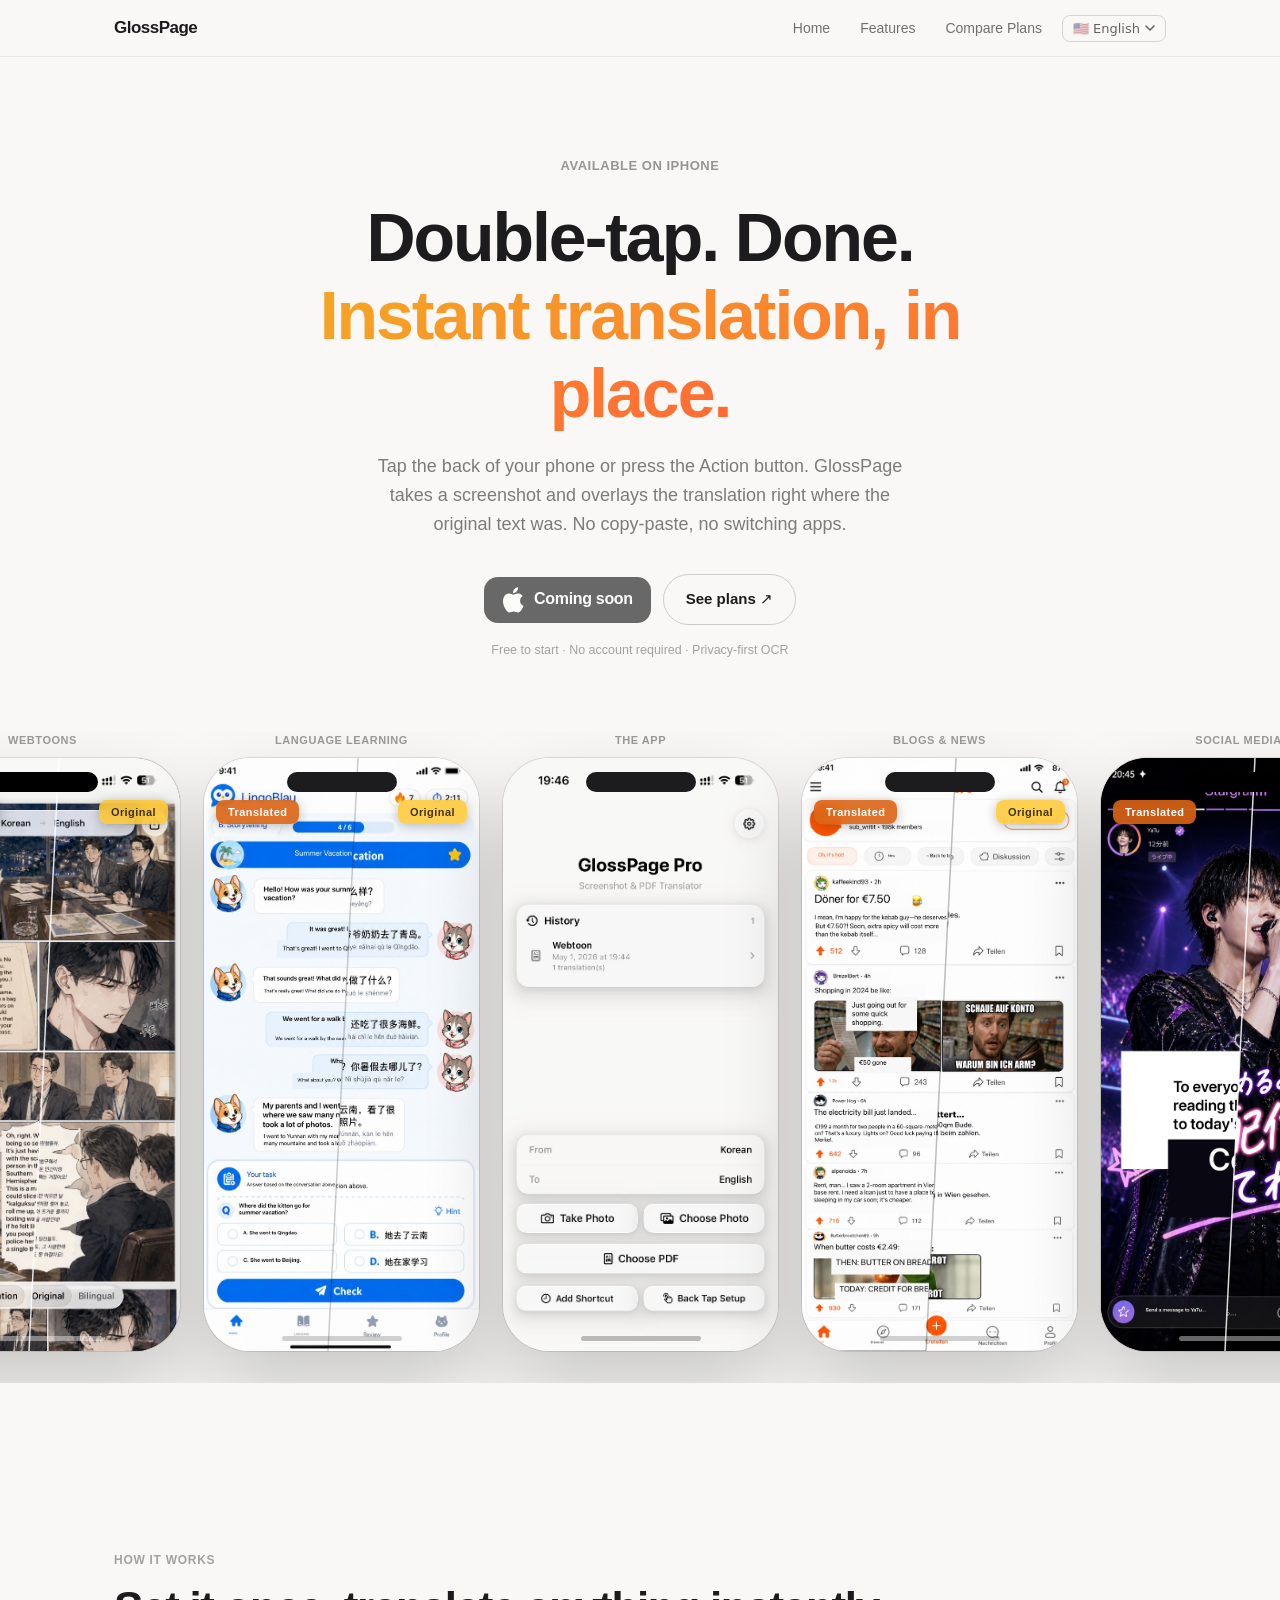
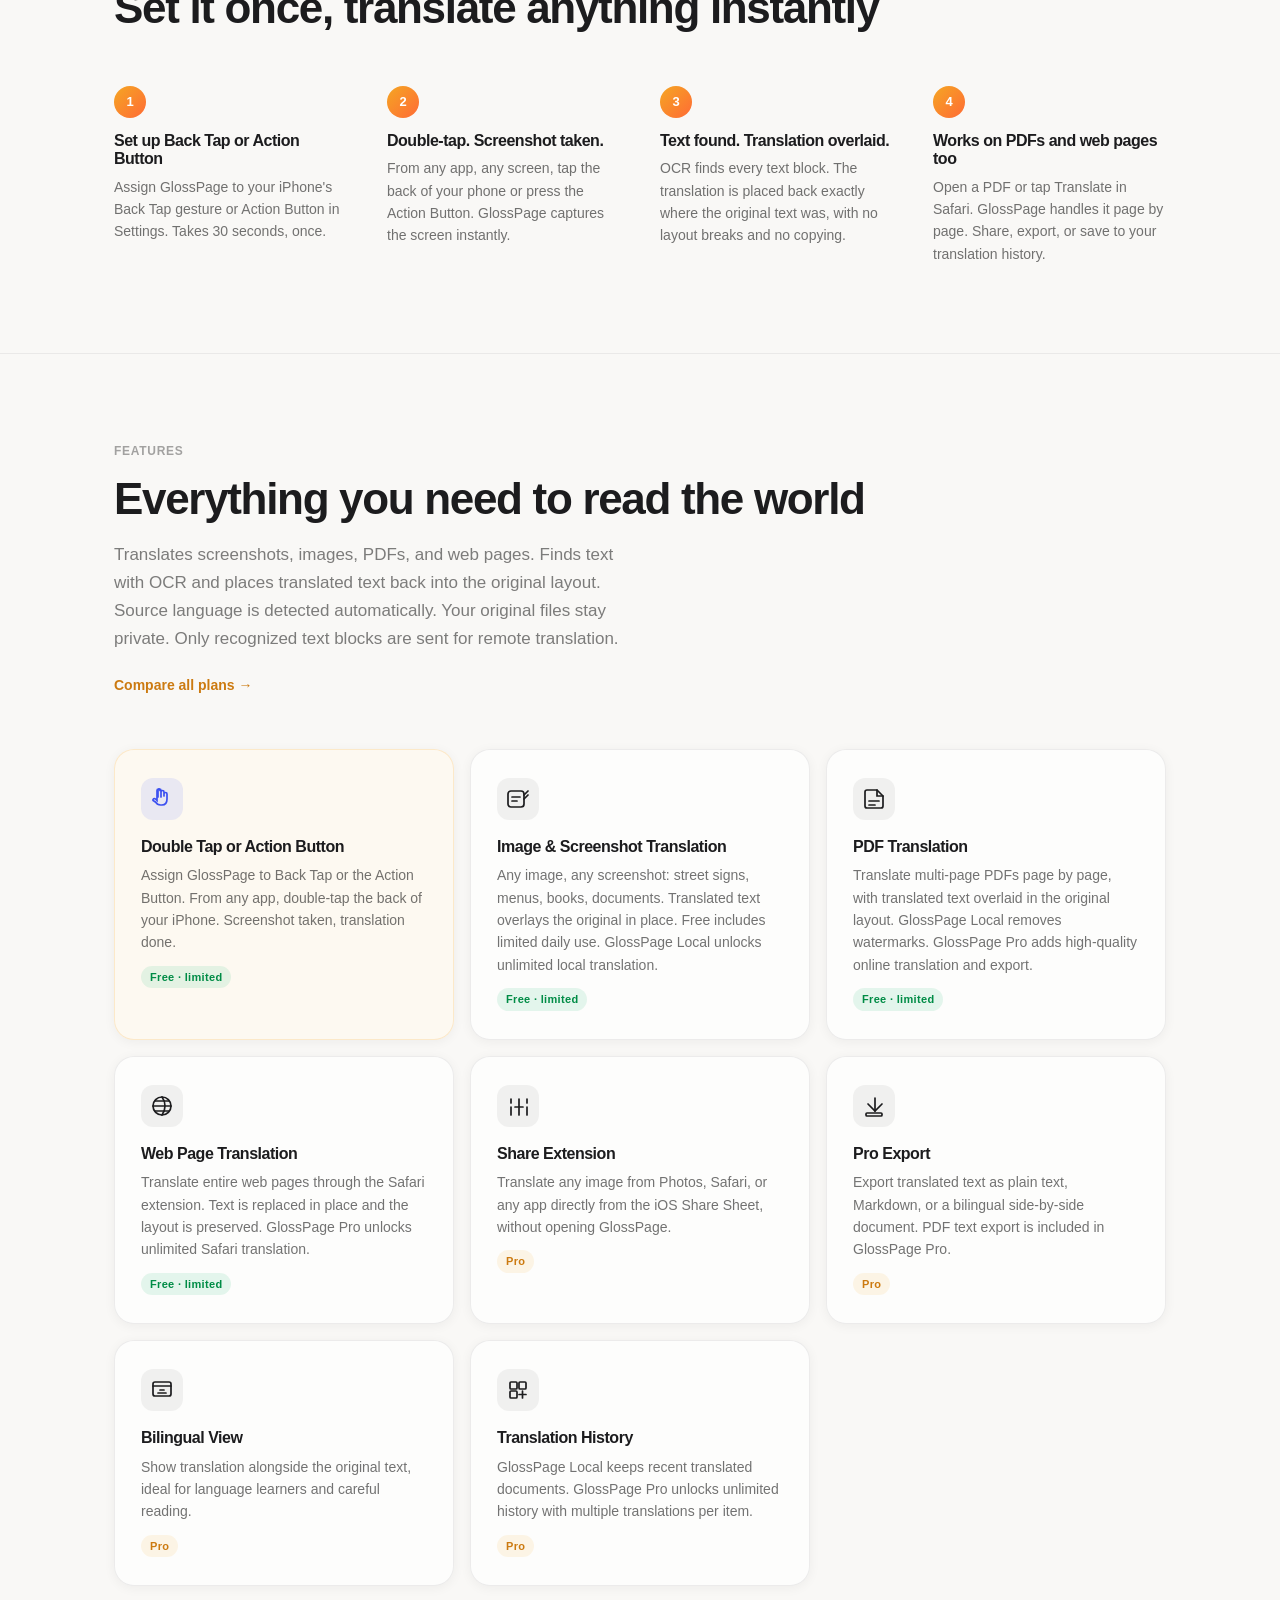
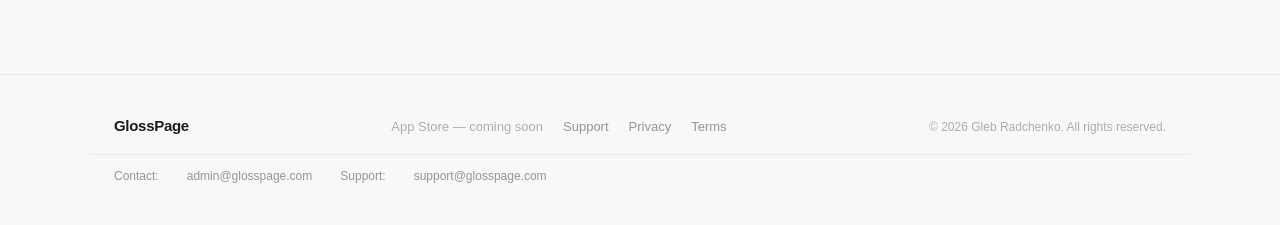
==== commit 300e342e: "feat: add Compare Plans navigation link and reformat HTML for consistency" ====
--- a/index.html
+++ b/index.html
@@ -1,1204 +1,1667 @@
-
 <!DOCTYPE html>
+
 <html lang="en">
+
 <head>
-<meta charset="UTF-8">
-<meta name="viewport" content="width=device-width, initial-scale=1.0">
-<title>GlossPage — Translate Text in Any Image or PDF</title>
-<meta name="description" content="Point your iPhone at any text and get an instant translation overlaid on the image. Works with photos, PDFs, and web pages. Free to start.">
-<meta property="og:title" content="GlossPage — Translate Text in Any Image">
-<meta property="og:description" content="Point your iPhone at any text and get an instant translation overlaid on the image.">
-<link rel="icon" href="img/glosspage-icon.png" type="image/png">
-<link rel="stylesheet" href="styles.css">
+  <meta charset="utf-8" />
+  <meta content="width=device-width, initial-scale=1.0" name="viewport" />
+  <title>GlossPage — Translate Text in Any Image or PDF</title>
+  <meta
+    content="Point your iPhone at any text and get an instant translation overlaid on the image. Works with photos, PDFs, and web pages. Free to start."
+    name="description" />
+  <meta content="GlossPage — Translate Text in Any Image" property="og:title" />
+  <meta content="Point your iPhone at any text and get an instant translation overlaid on the image."
+    property="og:description" />
+  <link href="img/glosspage-icon.png" rel="icon" type="image/png" />
+  <link href="styles.css" rel="stylesheet" />
 </head>
+
 <body>
-
-<!-- ── Nav ── -->
-<nav>
-  <div class="nav-inner">
-    <a href="/" class="nav-logo">GlossPage</a>
-    <div class="nav-actions">
-      <a href="#features" class="nav-link" id="nav-features">Features</a>
-      <a href="#pricing" class="nav-link" id="nav-pricing" style="display:none;">Pricing</a>
-      <div class="lang-switcher">
-        <button class="lang-btn" id="lang-switcher-btn" aria-label="Language">
-          <span id="lang-current">🇺🇸 EN</span>
-          <svg width="10" height="6" viewBox="0 0 10 6" fill="none"><path d="M1 1l4 4 4-4" stroke="currentColor" stroke-width="1.5" stroke-linecap="round"/></svg>
-        </button>
-        <div class="lang-dropdown" id="lang-dropdown"></div>
-      </div>
-      <a id="nav-pro" href="#pricing" class="btn btn--pro" style="padding:8px 18px;font-size:13.5px;display:none;">Start Pro trial</a>
-    </div>
-  </div>
-</nav>
-
-<!-- ── Hero ── -->
-<section class="hero">
-  <div class="container--narrow">
-    <span class="hero-eyebrow" id="hero-eyebrow">iPhone · iOS 26+</span>
-    <h1><span id="h1-line1">Double-tap. Done.</span><br><em id="h1-em">Instant translation, in place.</em></h1>
-    <p class="hero-sub" id="hero-sub">Tap the back of your phone or press the Action button — GlossPage takes a screenshot and overlays the translation right where the original text was. No copy-paste, no switching apps.</p>
-
-    <div class="hero-ctas">
-      <div class="appstore-badge" style="cursor:default; opacity:0.65;" aria-label="Coming soon to the App Store">
-        <svg width="22" height="26" viewBox="0 0 22 26" fill="none" aria-hidden="true">
-          <path d="M18.07 13.77c-.03-3.17 2.59-4.71 2.71-4.78-1.48-2.16-3.78-2.46-4.59-2.49-1.95-.2-3.82 1.16-4.81 1.16-.99 0-2.52-1.13-4.15-1.1-2.13.03-4.1 1.24-5.19 3.14-2.22 3.85-.57 9.54 1.59 12.67 1.06 1.53 2.32 3.25 3.97 3.19 1.6-.07 2.2-1.03 4.13-1.03 1.93 0 2.48 1.03 4.17 1 1.72-.03 2.81-1.55 3.86-3.09 1.22-1.77 1.72-3.48 1.75-3.57-.04-.02-3.4-1.3-3.44-5.1zM14.73 4.35c.88-1.07 1.47-2.54 1.31-4.02-1.27.05-2.8.85-3.71 1.9-.81.94-1.53 2.45-1.34 3.89 1.42.11 2.87-.72 3.74-1.77z" fill="white"/>
-        </svg>
-        <div class="appstore-badge-text">
-          <span class="appstore-badge-sub" id="appstore-sub"></span>
-          <span class="appstore-badge-name" id="appstore-name">Coming soon...</span>
-        </div>
-      </div>
-      <a href="#pricing" class="btn btn--outline" id="btn-pro" style="display:none;">See plans ↗</a>
-    </div>
-    <p class="hero-note" id="hero-note">Free to start · No account required · Privacy-first OCR</p>
-  </div>
-
-  <!-- Use cases — 5 phones in a row -->
-  <div id="phone-carousel" style="margin-top:72px; overflow-x:auto; overflow-y:hidden; padding-bottom:32px; -webkit-overflow-scrolling:touch; scroll-snap-type:x mandatory;">
-    <div style="display:flex; gap:24px; align-items:flex-end; justify-content:center; flex-wrap:nowrap; padding:0 24px; min-width:max-content;">
-
-      <!-- 1. Webtoons — diagonal split -->
-      <div style="display:flex; flex-direction:column; align-items:center; gap:10px; flex-shrink:0; scroll-snap-align:center;">
-        <div class="case-label" id="carousel-label-1">Webtoons</div>
-        <div class="phone-shell" style="background:#1c1c1e;">
-          <div class="dyn-island" style="background:#000;"></div>
-          <img src="img/webtoon-translated.jpg" alt="Translated webtoon" style="position:absolute; inset:0; width:100%; height:100%; object-fit:cover; object-position:top; display:block;"/>
-          <div style="position:absolute; inset:0; overflow:hidden; clip-path:polygon(56% 0%, 100% 0%, 100% 100%, 45% 100%);">
-            <img src="img/webtoon-original.jpg" alt="Original Korean webtoon" style="position:absolute; inset:0; width:100%; height:100%; object-fit:cover; object-position:top; display:block;"/>
-          </div>
-          <div style="position:absolute; inset:0; pointer-events:none; z-index:5;">
-            <svg width="275" height="593" viewBox="0 0 275 593" style="position:absolute;inset:0;"><line x1="154" y1="0" x2="124" y2="593" stroke="rgba(255,255,255,0.85)" stroke-width="1.5"/></svg>
-          </div>
-          <div style="position:absolute; top:42px; left:12px; z-index:10; background:rgba(220,100,20,0.9); backdrop-filter:blur(8px); border-radius:8px; padding:4px 12px; font-size:11px; font-weight:700; color:#fff; letter-spacing:0.04em; box-shadow:0 2px 12px rgba(0,0,0,0.25);" id="carousel-t1">Translated</div>
-          <div style="position:absolute; top:42px; right:12px; z-index:10; background:rgba(255,200,50,0.85); backdrop-filter:blur(8px); border-radius:8px; padding:4px 12px; font-size:11px; font-weight:700; color:rgba(0,0,0,0.75); letter-spacing:0.04em; box-shadow:0 2px 12px rgba(0,0,0,0.25);" id="carousel-o1">Original</div>
-          <div class="home-bar" style="background:rgba(255,255,255,0.4);"></div>
-        </div>
-      </div>
-
-      <!-- 2. Language learning — diagonal split -->
-      <div style="display:flex; flex-direction:column; align-items:center; gap:10px; flex-shrink:0; scroll-snap-align:center;">
-        <div class="case-label" id="carousel-label-2">Language learning</div>
-        <div class="phone-shell" style="background:#fff;">
-          <div class="dyn-island"></div>
-          <img src="img/lingoblau-translated.jpg" alt="LingoBlau translated" style="position:absolute; inset:0; width:100%; height:100%; object-fit:cover; object-position:top; display:block;"/>
-          <div style="position:absolute; inset:0; overflow:hidden; clip-path:polygon(56% 0%, 100% 0%, 100% 100%, 45% 100%);">
-            <img src="img/lingoblau-original.jpg" alt="LingoBlau original Chinese" style="position:absolute; inset:0; width:100%; height:100%; object-fit:cover; object-position:top; display:block;"/>
-          </div>
-          <div style="position:absolute; inset:0; pointer-events:none; z-index:5;">
-            <svg width="275" height="593" viewBox="0 0 275 593" style="position:absolute;inset:0;"><line x1="154" y1="0" x2="124" y2="593" stroke="rgba(0,0,0,0.2)" stroke-width="1.5"/></svg>
-          </div>
-          <div style="position:absolute; top:42px; left:12px; z-index:10; background:rgba(220,100,20,0.9); backdrop-filter:blur(8px); border-radius:8px; padding:4px 12px; font-size:11px; font-weight:700; color:#fff; letter-spacing:0.04em; box-shadow:0 2px 12px rgba(0,0,0,0.25);" id="carousel-t2">Translated</div>
-          <div style="position:absolute; top:42px; right:12px; z-index:10; background:rgba(255,200,50,0.85); backdrop-filter:blur(8px); border-radius:8px; padding:4px 12px; font-size:11px; font-weight:700; color:rgba(0,0,0,0.75); letter-spacing:0.04em; box-shadow:0 2px 12px rgba(0,0,0,0.25);" id="carousel-o2">Original</div>
-          <div class="home-bar" style="background:rgba(0,0,0,0.18);"></div>
-        </div>
-      </div>
-
-      <!-- 3. The app — in the MIDDLE -->
-      <div style="display:flex; flex-direction:column; align-items:center; gap:10px; flex-shrink:0; scroll-snap-align:center;">
-        <div class="case-label" id="carousel-label-3">The app</div>
-        <div class="phone-shell" style="background:#f2f1ee;">
-          <div class="dyn-island"></div>
-          <img src="img/screen-main.jpg" alt="GlossPage main screen" style="position:absolute; inset:0; width:100%; height:100%; object-fit:cover; object-position:top; display:block;"/>
-          <div class="home-bar" style="background:rgba(0,0,0,0.25);"></div>
-        </div>
-      </div>
-
-      <!-- 4. Blogs & news — diagonal split -->
-      <div style="display:flex; flex-direction:column; align-items:center; gap:10px; flex-shrink:0; scroll-snap-align:center;">
-        <div class="case-label" id="carousel-label-4">Blogs &amp; news</div>
-        <div class="phone-shell" style="background:#fff;">
-          <div class="dyn-island"></div>
-          <img src="img/writeit-translated.jpg" alt="Writeit translated" style="position:absolute; inset:0; width:100%; height:100%; object-fit:cover; object-position:top; display:block;"/>
-          <div style="position:absolute; inset:0; overflow:hidden; clip-path:polygon(56% 0%, 100% 0%, 100% 100%, 45% 100%);">
-            <img src="img/writeit-original.jpg" alt="Writeit original German" style="position:absolute; inset:0; width:100%; height:100%; object-fit:cover; object-position:top; display:block;"/>
-          </div>
-          <div style="position:absolute; inset:0; pointer-events:none; z-index:5;">
-            <svg width="275" height="593" viewBox="0 0 275 593" style="position:absolute;inset:0;"><line x1="154" y1="0" x2="124" y2="593" stroke="rgba(0,0,0,0.25)" stroke-width="1.5"/></svg>
-          </div>
-          <div style="position:absolute; top:42px; left:12px; z-index:10; background:rgba(220,100,20,0.9); backdrop-filter:blur(8px); border-radius:8px; padding:4px 12px; font-size:11px; font-weight:700; color:#fff; letter-spacing:0.04em; box-shadow:0 2px 12px rgba(0,0,0,0.25);" id="carousel-t3">Translated</div>
-          <div style="position:absolute; top:42px; right:12px; z-index:10; background:rgba(255,200,50,0.85); backdrop-filter:blur(8px); border-radius:8px; padding:4px 12px; font-size:11px; font-weight:700; color:rgba(0,0,0,0.75); letter-spacing:0.04em; box-shadow:0 2px 12px rgba(0,0,0,0.25);" id="carousel-o3">Original</div>
-          <div class="home-bar" style="background:rgba(0,0,0,0.18);"></div>
-        </div>
-      </div>
-
-      <!-- 5. Social media — diagonal split -->
-      <div style="display:flex; flex-direction:column; align-items:center; gap:10px; flex-shrink:0; scroll-snap-align:center;">
-        <div class="case-label" id="carousel-label-5">Social media</div>
-        <div class="phone-shell" style="background:#0a0010;">
-          <div class="dyn-island" style="background:#000;"></div>
-          <img src="img/stargram-translated.jpg" alt="Stargram translated" style="position:absolute; inset:0; width:100%; height:100%; object-fit:cover; object-position:top; display:block;"/>
-          <div style="position:absolute; inset:0; overflow:hidden; clip-path:polygon(56% 0%, 100% 0%, 100% 100%, 45% 100%);">
-            <img src="img/stargram-original.jpg" alt="Stargram original Japanese" style="position:absolute; inset:0; width:100%; height:100%; object-fit:cover; object-position:top; display:block;"/>
-          </div>
-          <div style="position:absolute; inset:0; pointer-events:none; z-index:5;">
-            <svg width="275" height="593" viewBox="0 0 275 593" style="position:absolute;inset:0;"><line x1="154" y1="0" x2="124" y2="593" stroke="rgba(255,255,255,0.85)" stroke-width="1.5"/></svg>
-          </div>
-          <div style="position:absolute; top:42px; left:12px; z-index:10; background:rgba(220,100,20,0.9); backdrop-filter:blur(8px); border-radius:8px; padding:4px 12px; font-size:11px; font-weight:700; color:#fff; letter-spacing:0.04em; box-shadow:0 2px 12px rgba(0,0,0,0.25);" id="carousel-t4">Translated</div>
-          <div style="position:absolute; top:42px; right:12px; z-index:10; background:rgba(255,200,50,0.85); backdrop-filter:blur(8px); border-radius:8px; padding:4px 12px; font-size:11px; font-weight:700; color:rgba(0,0,0,0.75); letter-spacing:0.04em; box-shadow:0 2px 12px rgba(0,0,0,0.25);" id="carousel-o4">Original</div>
-          <div class="home-bar" style="background:rgba(255,255,255,0.4);"></div>
-        </div>
-      </div>
-
-    </div>
-  </div>
-</section>
-
-<!-- ── How it works ── -->
-<section class="section" id="how">
-  <div class="container">
-    <div class="section-label" id="how-label">How it works</div>
-    <h2 id="how-h2">Set it once, translate anything instantly</h2>
-    <div class="how-steps">
-      <div class="how-step">
-        <h3 id="how1-h">Set up Back Tap or Action Button</h3>
-        <p id="how1-p">Assign GlossPage to your iPhone's Back Tap gesture or Action Button in Settings. Takes 30 seconds — once.</p>
-      </div>
-      <div class="how-step">
-        <h3 id="how2-h">Double-tap. Screenshot taken.</h3>
-        <p id="how2-p">From any app, any screen — tap the back of your phone or press the Action Button. GlossPage captures the screen instantly.</p>
-      </div>
-      <div class="how-step">
-        <h3 id="how3-h">Text found. Translation overlaid.</h3>
-        <p id="how3-p">OCR finds every text block. The translation is placed back exactly where the original text was — no layout breaks, no copying.</p>
-      </div>
-      <div class="how-step">
-        <h3 id="how4-h">Works on PDFs and web pages too</h3>
-        <p id="how4-p">Open a PDF or tap Translate in Safari — GlossPage handles it page by page. Share, export, or save to your translation history.</p>
+  <!-- ── Nav ── -->
+  <nav>
+    <div class="nav-inner">
+      <a class="nav-logo" href="/">GlossPage</a>
+      <div class="nav-actions">
+        <a class="nav-link" href="index.html" id="nav-home">Home</a>
+        <a class="nav-link" href="#features" id="nav-features">Features</a>
+        <a class="nav-link" href="plans.html" id="nav-compare">Compare Plans</a>
+        <a class="nav-link" href="#pricing" id="nav-pricing" style="display:none;">Pricing</a>
+        <div class="lang-switcher">
+          <button aria-label="Language" class="lang-btn" id="lang-switcher-btn">
+            <span id="lang-current">🇺🇸 English</span>
+            <svg fill="none" height="6" viewbox="0 0 10 6" width="10">
+              <path d="M1 1l4 4 4-4" stroke="currentColor" stroke-linecap="round" stroke-width="1.5"></path>
+            </svg>
+          </button>
+          <div class="lang-dropdown" id="lang-dropdown"></div>
+        </div>
       </div>
     </div>
-  </div>
-</section>
-
-<!-- ── Features ── -->
-<section class="section" id="features">
-  <div class="container">
-    <div class="section-label" id="feat-label">Features</div>
-    <h2 id="feat-h2">Everything you need to read the world</h2>
-    <p class="section-sub" id="feat-sub">Translates screenshots, images, PDFs, and web pages. Finds text with OCR and places translated text back into the original layout. Source language is detected automatically. Your original files stay private — only recognized text blocks are sent for remote translation.</p>
-
-    <div class="feature-grid">
-
-      <!-- 1. Double Tap / Action Button — FIRST -->
-      <div class="feature-card" style="border-color:rgba(245,166,35,0.2); background:rgba(255,250,240,0.7);">
-        <div class="feature-icon" style="background:rgba(60,80,240,0.1);">
-          <svg viewBox="0 0 22 22" fill="none" stroke="rgb(60,80,240)" stroke-width="1.7" stroke-linecap="round">
-            <path d="M7 9V2.5a1.5 1.5 0 013 0V9m0-5a1.5 1.5 0 013 0v4m0-2a1.5 1.5 0 013 0v5c0 3.8-1.8 6-5 6H9.5c-2 0-3.8-1-4.8-2.8L2 12.5A1.5 1.5 0 014.5 11L6 12.5V2.5a1.5 1.5 0 013 0"/>
+  </nav>
+  <!-- ── Hero ── -->
+  <section class="hero">
+    <div class="container--narrow">
+      <span class="hero-eyebrow" id="hero-eyebrow">Available on iPhone</span>
+      <h1><span id="h1-line1">Double-tap. Done.</span><br /><em id="h1-em">Instant translation, in place.</em></h1>
+      <p class="hero-sub" id="hero-sub">Tap the back of your phone or press the Action button. GlossPage takes a
+        screenshot and overlays the translation right where the original text was. No copy-paste, no switching apps.</p>
+      <div class="hero-ctas">
+        <div aria-label="Coming soon to the App Store" class="appstore-badge" style="cursor:default; opacity:0.65;">
+          <svg aria-hidden="true" fill="none" height="26" viewbox="0 0 22 26" width="22">
+            <path
+              d="M18.07 13.77c-.03-3.17 2.59-4.71 2.71-4.78-1.48-2.16-3.78-2.46-4.59-2.49-1.95-.2-3.82 1.16-4.81 1.16-.99 0-2.52-1.13-4.15-1.1-2.13.03-4.1 1.24-5.19 3.14-2.22 3.85-.57 9.54 1.59 12.67 1.06 1.53 2.32 3.25 3.97 3.19 1.6-.07 2.2-1.03 4.13-1.03 1.93 0 2.48 1.03 4.17 1 1.72-.03 2.81-1.55 3.86-3.09 1.22-1.77 1.72-3.48 1.75-3.57-.04-.02-3.4-1.3-3.44-5.1zM14.73 4.35c.88-1.07 1.47-2.54 1.31-4.02-1.27.05-2.8.85-3.71 1.9-.81.94-1.53 2.45-1.34 3.89 1.42.11 2.87-.72 3.74-1.77z"
+              fill="white"></path>
           </svg>
-        </div>
-        <h3 id="f6-h">Double Tap or Action Button</h3>
-        <p id="f6-p">Assign GlossPage to Back Tap or the Action Button. From any app, double-tap the back of your iPhone — screenshot taken, translation done.</p>
-        <span class="feature-badge badge-free" id="badge-free-1">Free · limited</span>
+          <div class="appstore-badge-text">
+            <span class="appstore-badge-sub" id="appstore-sub"></span>
+            <span class="appstore-badge-name" id="appstore-name">Coming soon</span>
+          </div>
+        </div>
+        <a class="btn btn--outline" href="#pricing" id="btn-pro">See plans ↗</a>
       </div>
-
-      <!-- 2. Image Translation -->
-      <div class="feature-card">
-        <div class="feature-icon">
-          <svg viewBox="0 0 22 22" fill="none" stroke="currentColor" stroke-width="1.7" stroke-linecap="round">
-            <rect x="1" y="3" width="16" height="16" rx="3"/>
-            <path d="M17 7l4-4M17 11l4-4"/>
-            <path d="M5 9h8M5 13h5"/>
-          </svg>
-        </div>
-        <h3 id="f1-h">Image &amp; Screenshot Translation</h3>
-        <p id="f1-p">Any image, any screenshot — street signs, menus, books, documents. Translated text overlays the original in place. Free includes limited daily use; GlossPage Local unlocks unlimited local translation.</p>
-        <span class="feature-badge badge-free" id="badge-free-2">Free · limited</span>
+      <p class="hero-note" id="hero-note">Free to start · No account required · Privacy-first OCR</p>
+    </div>
+    <!-- Use cases — 5 phones in a row -->
+    <div id="phone-carousel"
+      style="margin-top:72px; overflow-x:auto; overflow-y:hidden; padding-bottom:32px; -webkit-overflow-scrolling:touch; scroll-snap-type:x mandatory;">
+      <div
+        style="display:flex; gap:24px; align-items:flex-end; justify-content:center; flex-wrap:nowrap; padding:0 24px; min-width:max-content;">
+        <!-- 1. Webtoons — diagonal split -->
+        <div
+          style="display:flex; flex-direction:column; align-items:center; gap:10px; flex-shrink:0; scroll-snap-align:center;">
+          <div class="case-label" id="carousel-label-1">Webtoons</div>
+          <div class="phone-shell" style="background:#1c1c1e;">
+            <div class="dyn-island" style="background:#000;"></div>
+            <img alt="Translated webtoon" src="img/webtoon-translated.jpg"
+              style="position:absolute; inset:0; width:100%; height:100%; object-fit:cover; object-position:top; display:block;" />
+            <div
+              style="position:absolute; inset:0; overflow:hidden; clip-path:polygon(56% 0%, 100% 0%, 100% 100%, 45% 100%);">
+              <img alt="Original Korean webtoon" src="img/webtoon-original.jpg"
+                style="position:absolute; inset:0; width:100%; height:100%; object-fit:cover; object-position:top; display:block;" />
+            </div>
+            <div style="position:absolute; inset:0; pointer-events:none; z-index:5;">
+              <svg height="593" style="position:absolute;inset:0;" viewbox="0 0 275 593" width="275">
+                <line stroke="rgba(255,255,255,0.85)" stroke-width="1.5" x1="154" x2="124" y1="0" y2="593"></line>
+              </svg>
+            </div>
+            <div id="carousel-t1"
+              style="position:absolute; top:42px; left:12px; z-index:10; background:rgba(220,100,20,0.9); backdrop-filter:blur(8px); border-radius:8px; padding:4px 12px; font-size:11px; font-weight:700; color:#fff; letter-spacing:0.04em; box-shadow:0 2px 12px rgba(0,0,0,0.25);">
+              Translated</div>
+            <div id="carousel-o1"
+              style="position:absolute; top:42px; right:12px; z-index:10; background:rgba(255,200,50,0.85); backdrop-filter:blur(8px); border-radius:8px; padding:4px 12px; font-size:11px; font-weight:700; color:rgba(0,0,0,0.75); letter-spacing:0.04em; box-shadow:0 2px 12px rgba(0,0,0,0.25);">
+              Original</div>
+            <div class="home-bar" style="background:rgba(255,255,255,0.4);"></div>
+          </div>
+        </div>
+        <!-- 2. Language learning — diagonal split -->
+        <div
+          style="display:flex; flex-direction:column; align-items:center; gap:10px; flex-shrink:0; scroll-snap-align:center;">
+          <div class="case-label" id="carousel-label-2">Language learning</div>
+          <div class="phone-shell" style="background:#fff;">
+            <div class="dyn-island"></div>
+            <img alt="LingoBlau translated" src="img/lingoblau-translated.jpg"
+              style="position:absolute; inset:0; width:100%; height:100%; object-fit:cover; object-position:top; display:block;" />
+            <div
+              style="position:absolute; inset:0; overflow:hidden; clip-path:polygon(56% 0%, 100% 0%, 100% 100%, 45% 100%);">
+              <img alt="LingoBlau original Chinese" src="img/lingoblau-original.jpg"
+                style="position:absolute; inset:0; width:100%; height:100%; object-fit:cover; object-position:top; display:block;" />
+            </div>
+            <div style="position:absolute; inset:0; pointer-events:none; z-index:5;">
+              <svg height="593" style="position:absolute;inset:0;" viewbox="0 0 275 593" width="275">
+                <line stroke="rgba(0,0,0,0.2)" stroke-width="1.5" x1="154" x2="124" y1="0" y2="593"></line>
+              </svg>
+            </div>
+            <div id="carousel-t2"
+              style="position:absolute; top:42px; left:12px; z-index:10; background:rgba(220,100,20,0.9); backdrop-filter:blur(8px); border-radius:8px; padding:4px 12px; font-size:11px; font-weight:700; color:#fff; letter-spacing:0.04em; box-shadow:0 2px 12px rgba(0,0,0,0.25);">
+              Translated</div>
+            <div id="carousel-o2"
+              style="position:absolute; top:42px; right:12px; z-index:10; background:rgba(255,200,50,0.85); backdrop-filter:blur(8px); border-radius:8px; padding:4px 12px; font-size:11px; font-weight:700; color:rgba(0,0,0,0.75); letter-spacing:0.04em; box-shadow:0 2px 12px rgba(0,0,0,0.25);">
+              Original</div>
+            <div class="home-bar" style="background:rgba(0,0,0,0.18);"></div>
+          </div>
+        </div>
+        <!-- 3. The app — in the MIDDLE -->
+        <div
+          style="display:flex; flex-direction:column; align-items:center; gap:10px; flex-shrink:0; scroll-snap-align:center;">
+          <div class="case-label" id="carousel-label-3">The app</div>
+          <div class="phone-shell" style="background:#f2f1ee;">
+            <div class="dyn-island"></div>
+            <img alt="GlossPage main screen" src="img/screen-main.jpg"
+              style="position:absolute; inset:0; width:100%; height:100%; object-fit:cover; object-position:top; display:block;" />
+            <div class="home-bar" style="background:rgba(0,0,0,0.25);"></div>
+          </div>
+        </div>
+        <!-- 4. Blogs & news — diagonal split -->
+        <div
+          style="display:flex; flex-direction:column; align-items:center; gap:10px; flex-shrink:0; scroll-snap-align:center;">
+          <div class="case-label" id="carousel-label-4">Blogs &amp; news</div>
+          <div class="phone-shell" style="background:#fff;">
+            <div class="dyn-island"></div>
+            <img alt="Writeit translated" src="img/writeit-translated.jpg"
+              style="position:absolute; inset:0; width:100%; height:100%; object-fit:cover; object-position:top; display:block;" />
+            <div
+              style="position:absolute; inset:0; overflow:hidden; clip-path:polygon(56% 0%, 100% 0%, 100% 100%, 45% 100%);">
+              <img alt="Writeit original German" src="img/writeit-original.jpg"
+                style="position:absolute; inset:0; width:100%; height:100%; object-fit:cover; object-position:top; display:block;" />
+            </div>
+            <div style="position:absolute; inset:0; pointer-events:none; z-index:5;">
+              <svg height="593" style="position:absolute;inset:0;" viewbox="0 0 275 593" width="275">
+                <line stroke="rgba(0,0,0,0.25)" stroke-width="1.5" x1="154" x2="124" y1="0" y2="593"></line>
+              </svg>
+            </div>
+            <div id="carousel-t3"
+              style="position:absolute; top:42px; left:12px; z-index:10; background:rgba(220,100,20,0.9); backdrop-filter:blur(8px); border-radius:8px; padding:4px 12px; font-size:11px; font-weight:700; color:#fff; letter-spacing:0.04em; box-shadow:0 2px 12px rgba(0,0,0,0.25);">
+              Translated</div>
+            <div id="carousel-o3"
+              style="position:absolute; top:42px; right:12px; z-index:10; background:rgba(255,200,50,0.85); backdrop-filter:blur(8px); border-radius:8px; padding:4px 12px; font-size:11px; font-weight:700; color:rgba(0,0,0,0.75); letter-spacing:0.04em; box-shadow:0 2px 12px rgba(0,0,0,0.25);">
+              Original</div>
+            <div class="home-bar" style="background:rgba(0,0,0,0.18);"></div>
+          </div>
+        </div>
+        <!-- 5. Social media — diagonal split -->
+        <div
+          style="display:flex; flex-direction:column; align-items:center; gap:10px; flex-shrink:0; scroll-snap-align:center;">
+          <div class="case-label" id="carousel-label-5">Social media</div>
+          <div class="phone-shell" style="background:#0a0010;">
+            <div class="dyn-island" style="background:#000;"></div>
+            <img alt="Stargram translated" src="img/stargram-translated.jpg"
+              style="position:absolute; inset:0; width:100%; height:100%; object-fit:cover; object-position:top; display:block;" />
+            <div
+              style="position:absolute; inset:0; overflow:hidden; clip-path:polygon(56% 0%, 100% 0%, 100% 100%, 45% 100%);">
+              <img alt="Stargram original Japanese" src="img/stargram-original.jpg"
+                style="position:absolute; inset:0; width:100%; height:100%; object-fit:cover; object-position:top; display:block;" />
+            </div>
+            <div style="position:absolute; inset:0; pointer-events:none; z-index:5;">
+              <svg height="593" style="position:absolute;inset:0;" viewbox="0 0 275 593" width="275">
+                <line stroke="rgba(255,255,255,0.85)" stroke-width="1.5" x1="154" x2="124" y1="0" y2="593"></line>
+              </svg>
+            </div>
+            <div id="carousel-t4"
+              style="position:absolute; top:42px; left:12px; z-index:10; background:rgba(220,100,20,0.9); backdrop-filter:blur(8px); border-radius:8px; padding:4px 12px; font-size:11px; font-weight:700; color:#fff; letter-spacing:0.04em; box-shadow:0 2px 12px rgba(0,0,0,0.25);">
+              Translated</div>
+            <div id="carousel-o4"
+              style="position:absolute; top:42px; right:12px; z-index:10; background:rgba(255,200,50,0.85); backdrop-filter:blur(8px); border-radius:8px; padding:4px 12px; font-size:11px; font-weight:700; color:rgba(0,0,0,0.75); letter-spacing:0.04em; box-shadow:0 2px 12px rgba(0,0,0,0.25);">
+              Original</div>
+            <div class="home-bar" style="background:rgba(255,255,255,0.4);"></div>
+          </div>
+        </div>
       </div>
-
-      <!-- 3. PDF Translation -->
-      <div class="feature-card">
-        <div class="feature-icon">
-          <svg viewBox="0 0 22 22" fill="none" stroke="currentColor" stroke-width="1.7" stroke-linecap="round">
-            <path d="M14 2H4a2 2 0 00-2 2v14a2 2 0 002 2h14a2 2 0 002-2V8l-6-6z"/>
-            <path d="M14 2v6h6"/>
-            <path d="M6 13h10M6 17h6"/>
-          </svg>
-        </div>
-        <h3 id="f2-h">PDF Translation</h3>
-        <p id="f2-p">Translate multi-page PDFs page by page, with translated text overlaid in the original layout. GlossPage Local removes watermarks; GlossPage Pro adds high-quality online translation and export.</p>
-        <span class="feature-badge badge-free" id="badge-free-3">Free · limited</span>
+    </div>
+  </section>
+  <!-- ── How it works ── -->
+  <section class="section" id="how">
+    <div class="container">
+      <div class="section-label" id="how-label">How it works</div>
+      <h2 id="how-h2">Set it once, translate anything instantly</h2>
+      <div class="how-steps">
+        <div class="how-step">
+          <h3 id="how1-h">Set up Back Tap or Action Button</h3>
+          <p id="how1-p">Assign GlossPage to your iPhone's Back Tap gesture or Action Button in Settings. Takes 30
+            seconds, once.</p>
+        </div>
+        <div class="how-step">
+          <h3 id="how2-h">Double-tap. Screenshot taken.</h3>
+          <p id="how2-p">From any app, any screen, tap the back of your phone or press the Action Button. GlossPage
+            captures the screen instantly.</p>
+        </div>
+        <div class="how-step">
+          <h3 id="how3-h">Text found. Translation overlaid.</h3>
+          <p id="how3-p">OCR finds every text block. The translation is placed back exactly where the original text was,
+            with no layout breaks and no copying.</p>
+        </div>
+        <div class="how-step">
+          <h3 id="how4-h">Works on PDFs and web pages too</h3>
+          <p id="how4-p">Open a PDF or tap Translate in Safari. GlossPage handles it page by page. Share, export, or
+            save to your translation history.</p>
+        </div>
       </div>
-
-      <!-- 4. Web Page Translation -->
-      <div class="feature-card">
-        <div class="feature-icon">
-          <svg viewBox="0 0 22 22" fill="none" stroke="currentColor" stroke-width="1.7" stroke-linecap="round">
-            <circle cx="11" cy="11" r="9"/>
-            <path d="M11 2a15 15 0 010 18M2 11h18"/>
-            <path d="M4 6h14M4 16h14"/>
-          </svg>
-        </div>
-        <h3 id="f3-h">Web Page Translation</h3>
-        <p id="f3-p">Translate entire web pages through the Safari extension — text replaced in place, layout preserved. GlossPage Pro unlocks unlimited Safari translation.</p>
-        <span class="feature-badge badge-free" id="badge-free-4">Free · limited</span>
+    </div>
+  </section>
+  <!-- ── Features ── -->
+  <section class="section" id="features">
+    <div class="container">
+      <div class="section-label" id="feat-label">Features</div>
+      <h2 id="feat-h2">Everything you need to read the world</h2>
+      <p class="section-sub" id="feat-sub">Translates screenshots, images, PDFs, and web pages. Finds text with OCR and
+        places translated text back into the original layout. Source language is detected automatically. Your original
+        files stay private. Only recognized text blocks are sent for remote translation.</p>
+      <a class="compare-plans-link" href="plans.html" id="feat-compare">Compare all plans →</a>
+      <div class="feature-grid">
+        <!-- 1. Double Tap / Action Button — FIRST -->
+        <div class="feature-card" style="border-color:rgba(245,166,35,0.2); background:rgba(255,250,240,0.7);">
+          <div class="feature-icon" style="background:rgba(60,80,240,0.1);">
+            <svg fill="none" stroke="rgb(60,80,240)" stroke-linecap="round" stroke-width="1.7" viewbox="0 0 22 22">
+              <path
+                d="M7 9V2.5a1.5 1.5 0 013 0V9m0-5a1.5 1.5 0 013 0v4m0-2a1.5 1.5 0 013 0v5c0 3.8-1.8 6-5 6H9.5c-2 0-3.8-1-4.8-2.8L2 12.5A1.5 1.5 0 014.5 11L6 12.5V2.5a1.5 1.5 0 013 0">
+              </path>
+            </svg>
+          </div>
+          <h3 id="f6-h">Double Tap or Action Button</h3>
+          <p id="f6-p">Assign GlossPage to Back Tap or the Action Button. From any app, double-tap the back of your
+            iPhone. Screenshot taken, translation done.</p>
+          <span class="feature-badge badge-free" id="badge-free-1">Free · limited</span>
+        </div>
+        <!-- 2. Image Translation -->
+        <div class="feature-card">
+          <div class="feature-icon">
+            <svg fill="none" stroke="currentColor" stroke-linecap="round" stroke-width="1.7" viewbox="0 0 22 22">
+              <rect height="16" rx="3" width="16" x="1" y="3"></rect>
+              <path d="M17 7l4-4M17 11l4-4"></path>
+              <path d="M5 9h8M5 13h5"></path>
+            </svg>
+          </div>
+          <h3 id="f1-h">Image &amp; Screenshot Translation</h3>
+          <p id="f1-p">Any image, any screenshot: street signs, menus, books, documents. Translated text overlays the
+            original in place. Free includes limited daily use. GlossPage Local unlocks unlimited local translation.</p>
+          <span class="feature-badge badge-free" id="badge-free-2">Free · limited</span>
+        </div>
+        <!-- 3. PDF Translation -->
+        <div class="feature-card">
+          <div class="feature-icon">
+            <svg fill="none" stroke="currentColor" stroke-linecap="round" stroke-width="1.7" viewbox="0 0 22 22">
+              <path d="M14 2H4a2 2 0 00-2 2v14a2 2 0 002 2h14a2 2 0 002-2V8l-6-6z"></path>
+              <path d="M14 2v6h6"></path>
+              <path d="M6 13h10M6 17h6"></path>
+            </svg>
+          </div>
+          <h3 id="f2-h">PDF Translation</h3>
+          <p id="f2-p">Translate multi-page PDFs page by page, with translated text overlaid in the original layout.
+            GlossPage Local removes watermarks. GlossPage Pro adds high-quality online translation and export.</p>
+          <span class="feature-badge badge-free" id="badge-free-3">Free · limited</span>
+        </div>
+        <!-- 4. Web Page Translation -->
+        <div class="feature-card">
+          <div class="feature-icon">
+            <svg fill="none" stroke="currentColor" stroke-linecap="round" stroke-width="1.7" viewbox="0 0 22 22">
+              <circle cx="11" cy="11" r="9"></circle>
+              <path d="M11 2a15 15 0 010 18M2 11h18"></path>
+              <path d="M4 6h14M4 16h14"></path>
+            </svg>
+          </div>
+          <h3 id="f3-h">Web Page Translation</h3>
+          <p id="f3-p">Translate entire web pages through the Safari extension. Text is replaced in place and the layout
+            is preserved. GlossPage Pro unlocks unlimited Safari translation.</p>
+          <span class="feature-badge badge-free" id="badge-free-4">Free · limited</span>
+        </div>
+        <!-- 5. Share Extension -->
+        <div class="feature-card">
+          <div class="feature-icon">
+            <svg fill="none" stroke="currentColor" stroke-linecap="round" stroke-width="1.7" viewbox="0 0 22 22">
+              <path d="M4 12v8M4 8V4M20 12v8M20 4v4M12 4v16M8 12h8"></path>
+            </svg>
+          </div>
+          <h3 id="f5-h">Share Extension</h3>
+          <p id="f5-p">Translate any image from Photos, Safari, or any app directly from the iOS Share Sheet, without
+            opening GlossPage.</p>
+          <span class="feature-badge badge-pro">Pro</span>
+        </div>
+        <!-- 6. Pro Export -->
+        <div class="feature-card">
+          <div class="feature-icon">
+            <svg fill="none" stroke="currentColor" stroke-linecap="round" stroke-width="1.7" viewbox="0 0 22 22">
+              <path d="M19 9l-7 7-7-7"></path>
+              <path d="M12 3v13"></path>
+              <rect height="3" rx="1" width="16" x="3" y="18"></rect>
+            </svg>
+          </div>
+          <h3 id="f7-h">Pro Export</h3>
+          <p id="f7-p">Export translated text as plain text, Markdown, or a bilingual side-by-side document. PDF text
+            export is included in GlossPage Pro.</p>
+          <span class="feature-badge badge-pro">Pro</span>
+        </div>
+        <!-- 7. Bilingual View -->
+        <div class="feature-card">
+          <div class="feature-icon">
+            <svg fill="none" stroke="currentColor" stroke-linecap="round" stroke-width="1.7" viewbox="0 0 22 22">
+              <rect height="14" rx="2" width="18" x="2" y="3"></rect>
+              <path d="M2 7h18"></path>
+              <path d="M9 11h4M7 14h8"></path>
+            </svg>
+          </div>
+          <h3 id="f4-h">Bilingual View</h3>
+          <p id="f4-p">Show translation alongside the original text, ideal for language learners and careful reading.
+          </p>
+          <span class="feature-badge badge-pro">Pro</span>
+        </div>
+        <!-- 8. Translation History -->
+        <div class="feature-card">
+          <div class="feature-icon">
+            <svg fill="none" stroke="currentColor" stroke-linecap="round" stroke-width="1.7" viewbox="0 0 22 22">
+              <rect height="7" rx="1" width="7" x="3" y="3"></rect>
+              <rect height="7" rx="1" width="7" x="12" y="3"></rect>
+              <rect height="7" rx="1" width="7" x="3" y="12"></rect>
+              <path d="M12 15.5h7M15.5 12v7"></path>
+            </svg>
+          </div>
+          <h3 id="f8-h">Translation History</h3>
+          <p id="f8-p">GlossPage Local keeps recent translated documents. GlossPage Pro unlocks unlimited history with
+            multiple translations per item.</p>
+          <span class="feature-badge badge-pro">Pro</span>
+        </div>
       </div>
-
-      <!-- 5. Share Extension -->
-      <div class="feature-card">
-        <div class="feature-icon">
-          <svg viewBox="0 0 22 22" fill="none" stroke="currentColor" stroke-width="1.7" stroke-linecap="round">
-            <path d="M4 12v8M4 8V4M20 12v8M20 4v4M12 4v16M8 12h8"/>
-          </svg>
-        </div>
-        <h3 id="f5-h">Share Extension</h3>
-        <p id="f5-p">Translate any image from Photos, Safari, or any app — directly from the iOS Share Sheet, without opening GlossPage.</p>
-        <span class="feature-badge badge-pro">Pro</span>
+    </div>
+  </section>
+  <!-- ── Pricing ── -->
+  <section class="section" id="pricing" style="display:none;">
+    <div class="container">
+      <div class="section-label" id="price-label">Pricing</div>
+      <h2 id="price-h2">Start free. Upgrade when translation becomes part of your day.</h2>
+      <p class="section-sub" id="price-sub">Try GlossPage Pro for 7 days with a limited online translation quota. Then
+        stay free, unlock unlimited local translation, or choose Pro for online translation and exports.</p>
+      <div class="pricing-grid"
+        style="grid-template-columns: repeat(4, minmax(0, 1fr)); align-items:stretch; gap:16px;">
+        <!-- GlossPage Free -->
+        <div class="pricing-card"
+          style="background:rgba(255,255,255,0.85); border:0.5px solid rgba(0,0,0,0.08); padding:24px; border-radius:20px;">
+          <div style="margin-bottom:6px;">
+            <div id="free-tier"
+              style="font-size:12px;font-weight:600;letter-spacing:0.04em;text-transform:uppercase;color:rgba(0,0,0,0.4);margin-bottom:4px;">
+              GlossPage Free</div>
+            <div style="font-size:11px;color:rgba(0,0,0,0.35);margin-bottom:4px;"><span id="free-tagline1">Try GlossPage
+                risk-free</span></div>
+            <div style="font-size:11px;color:rgba(0,0,0,0.35);"><span id="free-tagline2">No credit card required</span>
+            </div>
+          </div>
+          <div style="display:flex;align-items:baseline;gap:3px;margin:10px 0 2px;">
+            <span id="free-price" style="font-size:32px;font-weight:750;letter-spacing:-0.04em;color:#1c1c1e;">$0</span>
+            <span id="free-per" style="font-size:13px;font-weight:500;opacity:0.5;color:#1c1c1e;">forever</span>
+          </div>
+          <div style="display:flex;flex-direction:column;gap:9px;margin-bottom:20px;">
+            <div style="display:flex;align-items:center;gap:10px;">
+              <div style="width:20px;flex-shrink:0;text-align:center;"><svg fill="none" height="11" viewbox="0 0 16 12"
+                  width="14">
+                  <path d="M1.5 6l4 4.5 9-9" stroke="rgba(0,150,80,0.8)" stroke-linecap="round" stroke-linejoin="round"
+                    stroke-width="2"></path>
+                </svg></div>
+              <span style="font-size:13px;color:rgba(0,0,0,0.7);"><span id="free-f1">Unlimited local image
+                  translation</span></span>
+            </div>
+            <div style="display:flex;align-items:center;gap:10px;">
+              <div style="width:20px;flex-shrink:0;text-align:center;"><svg fill="none" height="11" viewbox="0 0 16 12"
+                  width="14">
+                  <path d="M1.5 6l4 4.5 9-9" stroke="rgba(0,150,80,0.8)" stroke-linecap="round" stroke-linejoin="round"
+                    stroke-width="2"></path>
+                </svg></div>
+              <span style="font-size:13px;color:rgba(0,0,0,0.7);"><span id="free-f2">Local PDF translation: 10
+                  pages/day</span></span>
+            </div>
+            <div style="display:flex;align-items:center;gap:10px;">
+              <div style="width:20px;flex-shrink:0;text-align:center;"><svg fill="none" height="11" viewbox="0 0 16 12"
+                  width="14">
+                  <path d="M1.5 6l4 4.5 9-9" stroke="rgba(0,150,80,0.8)" stroke-linecap="round" stroke-linejoin="round"
+                    stroke-width="2"></path>
+                </svg></div>
+              <span style="font-size:13px;color:rgba(0,0,0,0.7);"><span id="free-f3">Shortcuts / Back Tap:
+                  15/day</span></span>
+            </div>
+            <div style="display:flex;align-items:center;gap:10px;">
+              <div style="width:20px;flex-shrink:0;text-align:center;"><svg fill="none" height="11" viewbox="0 0 16 12"
+                  width="14">
+                  <path d="M1.5 6l4 4.5 9-9" stroke="rgba(0,150,80,0.8)" stroke-linecap="round" stroke-linejoin="round"
+                    stroke-width="2"></path>
+                </svg></div>
+              <span style="font-size:13px;color:rgba(0,0,0,0.7);"><span id="free-history">Translation history: last 3
+                  translations</span></span>
+            </div>
+          </div>
+          <div style="margin-top:auto;padding-top:12px;">
+            <div
+              style="font-size:10px;font-weight:600;letter-spacing:0.05em;text-transform:uppercase;color:rgba(0,0,0,0.25);margin-bottom:8px;">
+              <span id="free-ni-label">Not included</span></div>
+            <div style="display:flex;flex-direction:column;gap:6px;">
+              <div style="display:flex;align-items:center;gap:10px;">
+                <div style="width:20px;flex-shrink:0;text-align:center;"><svg fill="none" height="12"
+                    viewbox="0 0 12 12" width="12">
+                    <path d="M2 2l8 8M10 2L2 10" stroke="rgba(0,0,0,0.2)" stroke-linecap="round" stroke-width="1.5">
+                    </path>
+                  </svg></div>
+                <span style="font-size:12px;color:rgba(0,0,0,0.3);"><span id="free-ni-f1">Bilingual mode</span></span>
+              </div>
+              <div style="display:flex;align-items:center;gap:10px;">
+                <div style="width:20px;flex-shrink:0;text-align:center;"><svg fill="none" height="12"
+                    viewbox="0 0 12 12" width="12">
+                    <path d="M2 2l8 8M10 2L2 10" stroke="rgba(0,0,0,0.2)" stroke-linecap="round" stroke-width="1.5">
+                    </path>
+                  </svg></div>
+                <span style="font-size:12px;color:rgba(0,0,0,0.3);"><span id="free-ni-f2">Safari Webtoon Grabber
+                    Extension</span></span>
+              </div>
+              <div style="display:flex;align-items:center;gap:10px;">
+                <div style="width:20px;flex-shrink:0;text-align:center;"><svg fill="none" height="12"
+                    viewbox="0 0 12 12" width="12">
+                    <path d="M2 2l8 8M10 2L2 10" stroke="rgba(0,0,0,0.2)" stroke-linecap="round" stroke-width="1.5">
+                    </path>
+                  </svg></div>
+                <span style="font-size:12px;color:rgba(0,0,0,0.3);"><span id="free-ni-f3">Online
+                    translation</span></span>
+              </div>
+              <div style="display:flex;align-items:center;gap:10px;">
+                <div style="width:20px;flex-shrink:0;text-align:center;"><svg fill="none" height="12"
+                    viewbox="0 0 12 12" width="12">
+                    <path d="M2 2l8 8M10 2L2 10" stroke="rgba(0,0,0,0.2)" stroke-linecap="round" stroke-width="1.5">
+                    </path>
+                  </svg></div>
+                <span style="font-size:12px;color:rgba(0,0,0,0.3);"><span id="free-ni-f4">PDF text export</span></span>
+              </div>
+            </div>
+            <button disabled=""
+              style="width:100%;padding:11px 20px;border-radius:50px;font-size:14px;font-weight:590;cursor:not-allowed;opacity:0.85;background:rgba(0,0,0,0.05);border:1px solid rgba(0,0,0,0.08);color:rgba(0,0,0,0.35);font-family:inherit;margin-top:12px;"><span
+                id="btn-download">Coming soon</span></button>
+          </div>
+        </div>
+        <!-- GlossPage Local -->
+        <div class="pricing-card"
+          style="background:rgba(255,255,255,0.85); border:0.5px solid rgba(245,166,35,0.25); box-shadow:0 4px 22px rgba(245,166,35,0.06); padding:24px; border-radius:20px;">
+          <div style="margin-bottom:6px;">
+            <div id="local-tier"
+              style="font-size:12px;font-weight:600;letter-spacing:0.04em;text-transform:uppercase;color:rgba(0,0,0,0.8);margin-bottom:4px;">
+              GlossPage Local</div>
+            <div style="font-size:11px;color:rgba(0,0,0,0.35);margin-bottom:4px;"><span id="local-tagline1">Private,
+                on-device translation</span></div>
+            <div style="font-size:11px;color:rgba(0,0,0,0.35);"><span id="local-tagline2">Best for offline use</span>
+            </div>
+          </div>
+          <div style="display:flex;align-items:baseline;gap:3px;margin:10px 0 2px;">
+            <span id="local-price"
+              style="font-size:32px;font-weight:750;letter-spacing:-0.04em;color:#1c1c1e;">$14.99</span>
+            <span id="local-per" style="font-size:13px;font-weight:500;opacity:0.5;color:#1c1c1e;">/yr</span>
+          </div>
+          <div id="local-period" style="font-size:11px;color:rgba(0,0,0,0.35);margin-bottom:20px;">or $1.99/month</div>
+          <div style="display:flex;flex-direction:column;gap:9px;margin-bottom:20px;">
+            <div style="display:flex;align-items:center;gap:10px;">
+              <div style="width:20px;flex-shrink:0;text-align:center;"><svg fill="none" height="11" viewbox="0 0 16 12"
+                  width="14">
+                  <path d="M1.5 6l4 4.5 9-9" stroke="rgba(0,140,60,0.8)" stroke-linecap="round" stroke-linejoin="round"
+                    stroke-width="2"></path>
+                </svg></div>
+              <span style="font-size:13px;color:rgba(0,0,0,0.7);"><span id="local-f1">Unlimited local Image and PDF
+                  Translation</span></span>
+            </div>
+            <div style="display:flex;align-items:center;gap:10px;">
+              <div style="width:20px;flex-shrink:0;text-align:center;"><svg fill="none" height="11" viewbox="0 0 16 12"
+                  width="14">
+                  <path d="M1.5 6l4 4.5 9-9" stroke="rgba(0,140,60,0.8)" stroke-linecap="round" stroke-linejoin="round"
+                    stroke-width="2"></path>
+                </svg></div>
+              <span style="font-size:13px;color:rgba(0,0,0,0.7);"><span id="local-f2">Bilingual mode</span></span>
+            </div>
+            <div style="display:flex;align-items:center;gap:10px;">
+              <div style="width:20px;flex-shrink:0;text-align:center;"><svg fill="none" height="11" viewbox="0 0 16 12"
+                  width="14">
+                  <path d="M1.5 6l4 4.5 9-9" stroke="rgba(0,140,60,0.8)" stroke-linecap="round" stroke-linejoin="round"
+                    stroke-width="2"></path>
+                </svg></div>
+              <span style="font-size:13px;color:rgba(0,0,0,0.7);"><span id="local-f3">Unlimited translation
+                  history</span></span>
+            </div>
+            <div style="display:flex;align-items:center;gap:10px;">
+              <div style="width:20px;flex-shrink:0;text-align:center;"><svg fill="none" height="11" viewbox="0 0 16 12"
+                  width="14">
+                  <path d="M1.5 6l4 4.5 9-9" stroke="rgba(0,140,60,0.8)" stroke-linecap="round" stroke-linejoin="round"
+                    stroke-width="2"></path>
+                </svg></div>
+              <span style="font-size:13px;color:rgba(0,0,0,0.7);"><span id="local-f4">Shortcuts / Back Tap</span></span>
+            </div>
+            <div style="display:flex;align-items:center;gap:10px;">
+              <div style="width:20px;flex-shrink:0;text-align:center;"><svg fill="none" height="11" viewbox="0 0 16 12"
+                  width="14">
+                  <path d="M1.5 6l4 4.5 9-9" stroke="rgba(0,140,60,0.8)" stroke-linecap="round" stroke-linejoin="round"
+                    stroke-width="2"></path>
+                </svg></div>
+              <span style="font-size:13px;color:rgba(0,0,0,0.7);"><span id="local-f5">Safari Webtoon Grabber
+                  Extension</span></span>
+            </div>
+          </div>
+          <div style="margin-top:auto;padding-top:12px;">
+            <div
+              style="font-size:10px;font-weight:600;letter-spacing:0.05em;text-transform:uppercase;color:rgba(0,0,0,0.25);margin-bottom:8px;">
+              <span id="local-ni-label">Not included</span></div>
+            <div style="display:flex;flex-direction:column;gap:6px;">
+              <div style="display:flex;align-items:center;gap:10px;">
+                <div style="width:20px;flex-shrink:0;text-align:center;"><svg fill="none" height="12"
+                    viewbox="0 0 12 12" width="12">
+                    <path d="M2 2l8 8M10 2L2 10" stroke="rgba(0,0,0,0.2)" stroke-linecap="round" stroke-width="1.5">
+                    </path>
+                  </svg></div>
+                <span style="font-size:12px;color:rgba(0,0,0,0.3);"><span id="local-ni-f1">Online
+                    translation</span></span>
+              </div>
+              <div style="display:flex;align-items:center;gap:10px;">
+                <div style="width:20px;flex-shrink:0;text-align:center;"><svg fill="none" height="12"
+                    viewbox="0 0 12 12" width="12">
+                    <path d="M2 2l8 8M10 2L2 10" stroke="rgba(0,0,0,0.2)" stroke-linecap="round" stroke-width="1.5">
+                    </path>
+                  </svg></div>
+                <span style="font-size:12px;color:rgba(0,0,0,0.3);"><span id="local-ni-f2">PDF text export</span></span>
+              </div>
+            </div>
+            <button disabled=""
+              style="width:100%;padding:11px 20px;border-radius:50px;font-size:14px;font-weight:590;cursor:not-allowed;opacity:0.85;background:rgba(245,166,35,0.07);border:1px solid rgba(245,166,35,0.15);color:rgba(180,100,0,0.6);font-family:inherit;margin-top:12px;"><span
+                id="btn-getlocal">Coming soon</span></button>
+          </div>
+        </div>
+        <!-- GlossPage Pro -->
+        <div class="pricing-card"
+          style="background:rgba(255,255,255,0.95); border:2.5px solid rgba(255,140,0,0.8); box-shadow:0 8px 40px rgba(255,107,53,0.22); padding:24px; border-radius:22px; transform:scale(1.02);">
+          <div style="display:flex;align-items:center;gap:10px;margin-bottom:6px;">
+            <div id="pro-tier"
+              style="font-size:12px;font-weight:600;letter-spacing:0.04em;text-transform:uppercase;color:rgba(0,0,0,0.8);">
+              GlossPage Pro</div>
+            <span id="pro-badge"
+              style="font-size:10px;font-weight:800;background:rgba(255,140,0,0.92);color:#fff;padding:2px 8px;border-radius:50px;letter-spacing:0.05em;box-shadow:0 2px 8px rgba(255,140,0,0.35);">BEST
+              FOR MOST</span>
+          </div>
+          <div style="font-size:11px;color:rgba(0,0,0,0.4);margin-bottom:4px;"><span id="pro-tagline">Best for regular
+              translation work</span></div>
+          <div style="display:flex;align-items:baseline;gap:3px;margin:10px 0 2px;">
+            <span id="pro-price"
+              style="font-size:32px;font-weight:750;letter-spacing:-0.04em;color:#1c1c1e;">$29.99</span>
+            <span id="pro-per" style="font-size:13px;font-weight:500;opacity:0.5;color:#1c1c1e;">/yr</span>
+          </div>
+          <div id="pro-period" style="font-size:11px;color:rgba(0,0,0,0.4);margin-bottom:20px;">or $4.99/month</div>
+          <div style="display:flex;flex-direction:column;gap:9px;margin-bottom:20px;">
+            <div style="display:flex;align-items:center;gap:10px;">
+              <div style="width:20px;flex-shrink:0;text-align:center;"><svg fill="none" height="11" viewbox="0 0 16 12"
+                  width="14">
+                  <path d="M1.5 6l4 4.5 9-9" stroke="rgba(200,100,0,0.75)" stroke-linecap="round"
+                    stroke-linejoin="round" stroke-width="2"></path>
+                </svg></div>
+              <span style="font-size:13px;color:rgba(0,0,0,0.75);"><span id="pro-f1">Everything in Local</span></span>
+            </div>
+            <div style="display:flex;align-items:center;gap:10px;">
+              <div style="width:20px;flex-shrink:0;text-align:center;"><svg fill="none" height="11" viewbox="0 0 16 12"
+                  width="14">
+                  <path d="M1.5 6l4 4.5 9-9" stroke="rgba(200,100,0,0.75)" stroke-linecap="round"
+                    stroke-linejoin="round" stroke-width="2"></path>
+                </svg></div>
+              <span style="font-size:13px;color:rgba(0,0,0,0.75);"><span id="pro-f2">Online translation: 1×
+                  quota</span></span>
+            </div>
+            <div style="display:flex;align-items:center;gap:10px;">
+              <div style="width:20px;flex-shrink:0;text-align:center;"><svg fill="none" height="11" viewbox="0 0 16 12"
+                  width="14">
+                  <path d="M1.5 6l4 4.5 9-9" stroke="rgba(200,100,0,0.75)" stroke-linecap="round"
+                    stroke-linejoin="round" stroke-width="2"></path>
+                </svg></div>
+              <span style="font-size:13px;color:rgba(0,0,0,0.75);"><span id="pro-f3">PDF translation plain-text and MD
+                  export</span></span>
+            </div>
+          </div>
+          <div style="margin-top:auto;padding-top:12px;">
+            <div style="font-size:11px;color:rgba(0,0,0,0.4);margin-bottom:10px;"><span id="price-note">7-day free trial
+                · Cancel anytime</span></div>
+            <button disabled=""
+              style="width:100%;padding:11px 20px;border-radius:50px;font-size:14px;font-weight:590;cursor:not-allowed;opacity:0.85;background:rgba(245,166,35,0.07);border:1px solid rgba(245,166,35,0.15);color:rgba(180,100,0,0.6);font-family:inherit;"><span
+                id="btn-getpro">Coming soon</span></button>
+          </div>
+        </div>
+        <!-- GlossPage Pro Plus -->
+        <div class="pricing-card"
+          style="background:rgba(10,8,5,0.92); border:1px solid rgba(255,160,80,0.18); box-shadow:0 4px 24px rgba(0,0,0,0.15); padding:24px; border-radius:20px; opacity:0.88;">
+          <div style="display:flex;align-items:center;gap:10px;margin-bottom:6px;">
+            <div id="plus-tier"
+              style="font-size:12px;font-weight:600;letter-spacing:0.04em;text-transform:uppercase;color:rgba(255,255,255,0.4);">
+              GlossPage Pro Plus</div>
+            <span id="plus-badge"
+              style="font-size:9px;font-weight:600;background:rgba(255,160,80,0.18);color:rgba(255,200,120,0.85);padding:2px 7px;border-radius:50px;letter-spacing:0.04em;">HEAVY
+              USE</span>
+          </div>
+          <div style="font-size:11px;color:rgba(255,255,255,0.82);margin-bottom:4px;"><span id="plus-tagline">For heavy
+              document workflows</span></div>
+          <div style="display:flex;align-items:baseline;gap:3px;margin:10px 0 2px;">
+            <span id="plus-price"
+              style="font-size:32px;font-weight:750;letter-spacing:-0.04em;color:rgba(255,255,255,0.85);">$59.99</span>
+            <span id="plus-per"
+              style="font-size:13px;font-weight:500;opacity:0.5;color:rgba(255,255,255,0.6);">/yr</span>
+          </div>
+          <div id="plus-period" style="font-size:11px;color:rgba(255,255,255,0.82);margin-bottom:20px;">or $8.99/month
+          </div>
+          <div style="display:flex;flex-direction:column;gap:9px;margin-bottom:20px;">
+            <div style="display:flex;align-items:center;gap:10px;">
+              <div style="width:20px;flex-shrink:0;text-align:center;"><svg fill="none" height="11" viewbox="0 0 16 12"
+                  width="14">
+                  <path d="M1.5 6l4 4.5 9-9" stroke="rgba(255,200,120,0.75)" stroke-linecap="round"
+                    stroke-linejoin="round" stroke-width="2"></path>
+                </svg></div>
+              <span style="font-size:13px;line-height:1.5;color:rgba(255,255,255,0.88);"><span id="plus-f1">Everything
+                  in Pro</span></span>
+            </div>
+            <div style="display:flex;align-items:center;gap:10px;">
+              <div style="width:20px;flex-shrink:0;text-align:center;"><svg fill="none" height="11" viewbox="0 0 16 12"
+                  width="14">
+                  <path d="M1.5 6l4 4.5 9-9" stroke="rgba(255,200,120,0.75)" stroke-linecap="round"
+                    stroke-linejoin="round" stroke-width="2"></path>
+                </svg></div>
+              <span style="font-size:13px;line-height:1.5;color:rgba(255,255,255,0.88);"><span id="plus-f2">3× online
+                  translation quota</span></span>
+            </div>
+            <div style="display:flex;align-items:center;gap:10px;">
+              <div style="width:20px;flex-shrink:0;text-align:center;"><svg fill="none" height="11" viewbox="0 0 16 12"
+                  width="14">
+                  <path d="M1.5 6l4 4.5 9-9" stroke="rgba(255,200,120,0.75)" stroke-linecap="round"
+                    stroke-linejoin="round" stroke-width="2"></path>
+                </svg></div>
+              <span style="font-size:13px;line-height:1.5;color:rgba(255,255,255,0.88);"><span id="plus-f3">High
+                  Definition online translation</span></span>
+            </div>
+            <div style="display:flex;align-items:center;gap:10px;">
+              <div style="width:20px;flex-shrink:0;text-align:center;"><svg fill="none" height="11" viewbox="0 0 16 12"
+                  width="14">
+                  <path d="M1.5 6l4 4.5 9-9" stroke="rgba(255,200,120,0.75)" stroke-linecap="round"
+                    stroke-linejoin="round" stroke-width="2"></path>
+                </svg></div>
+              <span style="font-size:13px;line-height:1.5;color:rgba(255,255,255,0.88);"><span id="plus-f4">SD / HD mode
+                  switching</span></span>
+            </div>
+          </div>
+          <div style="margin-top:auto;padding-top:12px;">
+            <div style="font-size:11px;color:rgba(255,255,255,0.75);margin-bottom:10px;"><span id="plus-note">For
+                frequent online translation and nuanced content that benefits from HD.</span></div>
+            <button disabled=""
+              style="width:100%;padding:11px 20px;border-radius:50px;font-size:14px;font-weight:590;cursor:not-allowed;opacity:0.85;background:rgba(255,160,80,0.06);border:1px solid rgba(255,160,80,0.12);color:rgba(255,200,120,0.6);font-family:inherit;"><span
+                id="btn-getplus">Coming soon</span></button>
+          </div>
+        </div>
       </div>
-
-      <!-- 6. Pro Export -->
-      <div class="feature-card">
-        <div class="feature-icon">
-          <svg viewBox="0 0 22 22" fill="none" stroke="currentColor" stroke-width="1.7" stroke-linecap="round">
-            <path d="M19 9l-7 7-7-7"/>
-            <path d="M12 3v13"/>
-            <rect x="3" y="18" width="16" height="3" rx="1"/>
-          </svg>
-        </div>
-        <h3 id="f7-h">Pro Export</h3>
-        <p id="f7-p">Export translated text as plain text, Markdown, or a bilingual side-by-side document. PDF text export is included in GlossPage Pro.</p>
-        <span class="feature-badge badge-pro">Pro</span>
+    </div>
+  </section>
+  <!-- ── Footer ── -->
+  <footer>
+    <div class="footer-inner">
+      <div class="footer-brand">GlossPage</div>
+      <div class="footer-links">
+        <span style="font-size:13px;color:rgba(0,0,0,0.3);">App Store — coming soon</span>
+        <a href="mailto:support@glosspage.com" id="footer-support">Support</a>
+        <a href="privacy.html" id="footer-privacy">Privacy</a>
+        <a href="terms.html" id="footer-terms">Terms</a>
       </div>
-
-      <!-- 7. Bilingual View -->
-      <div class="feature-card">
-        <div class="feature-icon">
-          <svg viewBox="0 0 22 22" fill="none" stroke="currentColor" stroke-width="1.7" stroke-linecap="round">
-            <rect x="2" y="3" width="18" height="14" rx="2"/>
-            <path d="M2 7h18"/>
-            <path d="M9 11h4M7 14h8"/>
-          </svg>
-        </div>
-        <h3 id="f4-h">Bilingual View</h3>
-        <p id="f4-p">Show translation alongside the original text — ideal for language learners and careful reading.</p>
-        <span class="feature-badge badge-pro">Pro</span>
-      </div>
-
-      <!-- 8. Translation History -->
-      <div class="feature-card">
-        <div class="feature-icon">
-          <svg viewBox="0 0 22 22" fill="none" stroke="currentColor" stroke-width="1.7" stroke-linecap="round">
-            <rect x="3" y="3" width="7" height="7" rx="1"/>
-            <rect x="12" y="3" width="7" height="7" rx="1"/>
-            <rect x="3" y="12" width="7" height="7" rx="1"/>
-            <path d="M12 15.5h7M15.5 12v7"/>
-          </svg>
-        </div>
-        <h3 id="f8-h">Translation History</h3>
-        <p id="f8-p">GlossPage Local keeps recent translated documents. GlossPage Pro unlocks unlimited history with multiple translations per item.</p>
-        <span class="feature-badge badge-pro">Pro</span>
-      </div>
-
+      <div class="footer-copy"><span id="footer-copy">© 2026 Gleb Radchenko. All rights reserved.</span></div>
     </div>
-  </div>
-</section>
-
-<!-- ── Pricing ── -->
-<section class="section" id="pricing" style="display:none;">
-  <div class="container">
-    <div class="section-label" id="price-label">Pricing</div>
-    <h2 id="price-h2">Start free. Upgrade when translation becomes part of your day.</h2>
-    <p class="section-sub" id="price-sub">Try GlossPage Pro for 7 days with a limited online translation quota. Then stay free, unlock unlimited local translation, or choose Pro for high-quality online translation.</p>
-
-    <div class="pricing-grid" style="grid-template-columns: repeat(4, minmax(0, 1fr)); align-items:stretch; gap:16px;">
-
-      <!-- GlossPage Free -->
-      <div class="pricing-card" style="background:rgba(255,255,255,0.85); border:0.5px solid rgba(0,0,0,0.08); padding:24px; border-radius:20px;">
-        <div style="margin-bottom:6px;">
-          <div style="font-size:12px;font-weight:600;letter-spacing:0.04em;text-transform:uppercase;color:rgba(0,0,0,0.4);margin-bottom:4px;" id="free-tier">GlossPage Free</div>
-          <div style="font-size:11px;color:rgba(0,0,0,0.35);margin-bottom:4px;"><span id="free-tagline1">Try GlossPage risk-free</span></div>
-          <div style="font-size:11px;color:rgba(0,0,0,0.35);"><span id="free-tagline2">No credit card required</span></div>
-        </div>
-        <div style="display:flex;align-items:baseline;gap:3px;margin:10px 0 2px;">
-          <span style="font-size:32px;font-weight:750;letter-spacing:-0.04em;color:#1c1c1e;">$0</span>
-          <span style="font-size:13px;font-weight:500;opacity:0.5;color:#1c1c1e;" id="free-per">forever</span>
-        </div>
-        <div style="display:flex;flex-direction:column;gap:9px;margin-bottom:20px;">
-          <div style="display:flex;align-items:center;gap:10px;">
-            <div style="width:20px;flex-shrink:0;text-align:center;"><svg width="14" height="11" viewBox="0 0 16 12" fill="none"><path d="M1.5 6l4 4.5 9-9" stroke="rgba(0,150,80,0.8)" stroke-width="2" stroke-linecap="round" stroke-linejoin="round"/></svg></div>
-            <span style="font-size:13px;color:rgba(0,0,0,0.7);"><span id="free-f1">Image &amp; screenshot translation</span></span>
-          </div>
-          <div style="display:flex;align-items:center;gap:10px;">
-            <div style="width:20px;flex-shrink:0;text-align:center;"><svg width="14" height="11" viewBox="0 0 16 12" fill="none"><path d="M1.5 6l4 4.5 9-9" stroke="rgba(0,150,80,0.8)" stroke-width="2" stroke-linecap="round" stroke-linejoin="round"/></svg></div>
-            <span style="font-size:13px;color:rgba(0,0,0,0.7);"><span id="free-f2">PDF translation</span></span>
-          </div>
-          <div style="display:flex;align-items:center;gap:10px;">
-            <div style="width:20px;flex-shrink:0;text-align:center;"><svg width="14" height="11" viewBox="0 0 16 12" fill="none"><path d="M1.5 6l4 4.5 9-9" stroke="rgba(0,150,80,0.8)" stroke-width="2" stroke-linecap="round" stroke-linejoin="round"/></svg></div>
-            <span style="font-size:13px;color:rgba(0,0,0,0.7);"><span id="free-f3">Back Tap &amp; Shortcuts</span></span>
-          </div>
-          <div style="display:flex;align-items:center;gap:10px;">
-            <div style="width:20px;flex-shrink:0;text-align:center;"><svg width="14" height="11" viewBox="0 0 16 12" fill="none"><path d="M1.5 6l4 4.5 9-9" stroke="rgba(0,150,80,0.8)" stroke-width="2" stroke-linecap="round" stroke-linejoin="round"/></svg></div>
-            <span style="font-size:13px;color:rgba(0,0,0,0.7);"><span id="free-f4">Translation history</span></span>
-          </div>
-        </div>
-        <div style="margin-top:auto;padding-top:12px;">
-          <div style="font-size:10px;font-weight:600;letter-spacing:0.05em;text-transform:uppercase;color:rgba(0,0,0,0.25);margin-bottom:8px;"><span id="free-ni-label">Not included</span></div>
-          <div style="display:flex;flex-direction:column;gap:6px;">
-            <div style="display:flex;align-items:center;gap:10px;">
-              <div style="width:20px;flex-shrink:0;text-align:center;"><svg width="12" height="12" viewBox="0 0 12 12" fill="none"><path d="M2 2l8 8M10 2L2 10" stroke="rgba(0,0,0,0.2)" stroke-width="1.5" stroke-linecap="round"/></svg></div>
-              <span style="font-size:12px;color:rgba(0,0,0,0.3);"><span id="free-f5">Online translation</span></span>
-            </div>
-            <div style="display:flex;align-items:center;gap:10px;">
-              <div style="width:20px;flex-shrink:0;text-align:center;"><svg width="12" height="12" viewBox="0 0 12 12" fill="none"><path d="M2 2l8 8M10 2L2 10" stroke="rgba(0,0,0,0.2)" stroke-width="1.5" stroke-linecap="round"/></svg></div>
-              <span style="font-size:12px;color:rgba(0,0,0,0.3);"><span id="free-f6">PDF text export</span></span>
-            </div>
-          </div>
-          <button style="width:100%;padding:11px 20px;border-radius:50px;font-size:14px;font-weight:590;cursor:not-allowed;opacity:0.85;background:rgba(0,0,0,0.05);border:1px solid rgba(0,0,0,0.08);color:rgba(0,0,0,0.35);font-family:inherit;margin-top:12px;" disabled><span id="btn-download">Coming soon</span></button>
-        </div>
-      </div>
-
-      <!-- GlossPage Local -->
-      <div class="pricing-card" style="background:rgba(255,255,255,0.85); border:0.5px solid rgba(245,166,35,0.25); box-shadow:0 4px 22px rgba(245,166,35,0.06); padding:24px; border-radius:20px;">
-        <div style="margin-bottom:6px;">
-          <div style="font-size:12px;font-weight:600;letter-spacing:0.04em;text-transform:uppercase;color:rgba(0,0,0,0.8);margin-bottom:4px;" id="local-tier">GlossPage Local</div>
-          <div style="font-size:11px;color:rgba(0,0,0,0.35);margin-bottom:4px;"><span id="local-tagline1">Private, on-device translation</span></div>
-          <div style="font-size:11px;color:rgba(0,0,0,0.35);"><span id="local-tagline2">Best for offline use</span></div>
-        </div>
-        <div style="display:flex;align-items:baseline;gap:3px;margin:10px 0 2px;">
-          <span style="font-size:32px;font-weight:750;letter-spacing:-0.04em;color:#1c1c1e;">$14.99</span>
-          <span style="font-size:13px;font-weight:500;opacity:0.5;color:#1c1c1e;" id="local-per">/yr</span>
-        </div>
-        <div style="font-size:11px;color:rgba(0,0,0,0.35);margin-bottom:20px;" id="local-period">or $1.99/month</div>
-        <div style="display:flex;flex-direction:column;gap:9px;margin-bottom:20px;">
-          <div style="display:flex;align-items:center;gap:10px;">
-            <div style="width:20px;flex-shrink:0;text-align:center;"><svg width="14" height="11" viewBox="0 0 16 12" fill="none"><path d="M1.5 6l4 4.5 9-9" stroke="rgba(0,140,60,0.8)" stroke-width="2" stroke-linecap="round" stroke-linejoin="round"/></svg></div>
-            <span style="font-size:13px;color:rgba(0,0,0,0.7);"><span id="local-f1">Unlimited image translation</span></span>
-          </div>
-          <div style="display:flex;align-items:center;gap:10px;">
-            <div style="width:20px;flex-shrink:0;text-align:center;"><svg width="14" height="11" viewBox="0 0 16 12" fill="none"><path d="M1.5 6l4 4.5 9-9" stroke="rgba(0,140,60,0.8)" stroke-width="2" stroke-linecap="round" stroke-linejoin="round"/></svg></div>
-            <span style="font-size:13px;color:rgba(0,0,0,0.7);"><span id="local-f2">Unlimited PDF translation</span></span>
-          </div>
-          <div style="display:flex;align-items:center;gap:10px;">
-            <div style="width:20px;flex-shrink:0;text-align:center;"><svg width="14" height="11" viewBox="0 0 16 12" fill="none"><path d="M1.5 6l4 4.5 9-9" stroke="rgba(0,140,60,0.8)" stroke-width="2" stroke-linecap="round" stroke-linejoin="round"/></svg></div>
-            <span style="font-size:13px;color:rgba(0,0,0,0.7);"><span id="local-f3">No export watermarks</span></span>
-          </div>
-          <div style="display:flex;align-items:center;gap:10px;">
-            <div style="width:20px;flex-shrink:0;text-align:center;"><svg width="14" height="11" viewBox="0 0 16 12" fill="none"><path d="M1.5 6l4 4.5 9-9" stroke="rgba(0,140,60,0.8)" stroke-width="2" stroke-linecap="round" stroke-linejoin="round"/></svg></div>
-            <span style="font-size:13px;color:rgba(0,0,0,0.7);"><span id="local-f4">7-day translation history</span></span>
-          </div>
-        </div>
-        <div style="margin-top:auto;padding-top:12px;">
-          <div style="font-size:10px;font-weight:600;letter-spacing:0.05em;text-transform:uppercase;color:rgba(0,0,0,0.25);margin-bottom:8px;"><span id="local-ni-label">Not included</span></div>
-          <div style="display:flex;flex-direction:column;gap:6px;">
-            <div style="display:flex;align-items:center;gap:10px;">
-              <div style="width:20px;flex-shrink:0;text-align:center;"><svg width="12" height="12" viewBox="0 0 12 12" fill="none"><path d="M2 2l8 8M10 2L2 10" stroke="rgba(0,0,0,0.2)" stroke-width="1.5" stroke-linecap="round"/></svg></div>
-              <span style="font-size:12px;color:rgba(0,0,0,0.3);"><span id="local-f5">High-quality online translation</span></span>
-            </div>
-            <div style="display:flex;align-items:center;gap:10px;">
-              <div style="width:20px;flex-shrink:0;text-align:center;"><svg width="12" height="12" viewBox="0 0 12 12" fill="none"><path d="M2 2l8 8M10 2L2 10" stroke="rgba(0,0,0,0.2)" stroke-width="1.5" stroke-linecap="round"/></svg></div>
-              <span style="font-size:12px;color:rgba(0,0,0,0.3);"><span id="local-f6">PDF text export</span></span>
-            </div>
-          </div>
-          <button style="width:100%;padding:11px 20px;border-radius:50px;font-size:14px;font-weight:590;cursor:not-allowed;opacity:0.85;background:rgba(245,166,35,0.07);border:1px solid rgba(245,166,35,0.15);color:rgba(180,100,0,0.6);font-family:inherit;margin-top:12px;" disabled><span id="btn-getlocal">Coming soon</span></button>
-        </div>
-      </div>
-
-      <!-- GlossPage Pro -->
-      <div class="pricing-card" style="background:rgba(255,255,255,0.95); border:2.5px solid rgba(255,140,0,0.8); box-shadow:0 8px 40px rgba(255,107,53,0.22); padding:24px; border-radius:22px; transform:scale(1.02);">
-        <div style="display:flex;align-items:center;gap:10px;margin-bottom:6px;">
-          <div style="font-size:12px;font-weight:600;letter-spacing:0.04em;text-transform:uppercase;color:rgba(0,0,0,0.8);" id="pro-tier">GlossPage Pro</div>
-          <span style="font-size:10px;font-weight:800;background:rgba(255,140,0,0.92);color:#fff;padding:2px 8px;border-radius:50px;letter-spacing:0.05em;box-shadow:0 2px 8px rgba(255,140,0,0.35);" id="pro-badge">BEST FOR MOST</span>
-        </div>
-        <div style="font-size:11px;color:rgba(0,0,0,0.4);margin-bottom:4px;"><span id="pro-tagline">Best for regular translation work</span></div>
-        <div style="display:flex;align-items:baseline;gap:3px;margin:10px 0 2px;">
-          <span style="font-size:32px;font-weight:750;letter-spacing:-0.04em;color:#1c1c1e;">$29.99</span>
-          <span style="font-size:13px;font-weight:500;opacity:0.5;color:#1c1c1e;" id="pro-per">/yr</span>
-        </div>
-        <div style="font-size:11px;color:rgba(0,0,0,0.4);margin-bottom:20px;" id="pro-period">or $4.99/month</div>
-        <div style="display:flex;flex-direction:column;gap:9px;margin-bottom:20px;">
-          <div style="display:flex;align-items:center;gap:10px;">
-            <div style="width:20px;flex-shrink:0;text-align:center;"><svg width="14" height="11" viewBox="0 0 16 12" fill="none"><path d="M1.5 6l4 4.5 9-9" stroke="rgba(200,100,0,0.75)" stroke-width="2" stroke-linecap="round" stroke-linejoin="round"/></svg></div>
-            <span style="font-size:13px;color:rgba(0,0,0,0.75);"><span id="pro-f1">Everything in Local</span></span>
-          </div>
-          <div style="display:flex;align-items:center;gap:10px;">
-            <div style="width:20px;flex-shrink:0;text-align:center;"><svg width="14" height="11" viewBox="0 0 16 12" fill="none"><path d="M1.5 6l4 4.5 9-9" stroke="rgba(200,100,0,0.75)" stroke-width="2" stroke-linecap="round" stroke-linejoin="round"/></svg></div>
-            <span style="font-size:13px;color:rgba(0,0,0,0.75);"><span id="pro-f2">High-quality online translation</span></span>
-          </div>
-          <div style="display:flex;align-items:center;gap:10px;">
-            <div style="width:20px;flex-shrink:0;text-align:center;"><svg width="14" height="11" viewBox="0 0 16 12" fill="none"><path d="M1.5 6l4 4.5 9-9" stroke="rgba(200,100,0,0.75)" stroke-width="2" stroke-linecap="round" stroke-linejoin="round"/></svg></div>
-            <span style="font-size:13px;color:rgba(0,0,0,0.75);"><span id="pro-f3">Unlimited translation history</span></span>
-          </div>
-          <div style="display:flex;align-items:center;gap:10px;">
-            <div style="width:20px;flex-shrink:0;text-align:center;"><svg width="14" height="11" viewBox="0 0 16 12" fill="none"><path d="M1.5 6l4 4.5 9-9" stroke="rgba(200,100,0,0.75)" stroke-width="2" stroke-linecap="round" stroke-linejoin="round"/></svg></div>
-            <span style="font-size:13px;color:rgba(0,0,0,0.75);"><span id="pro-f4">PDF text export</span></span>
-          </div>
-          <div style="display:flex;align-items:center;gap:10px;">
-            <div style="width:20px;flex-shrink:0;text-align:center;"><svg width="14" height="11" viewBox="0 0 16 12" fill="none"><path d="M1.5 6l4 4.5 9-9" stroke="rgba(200,100,0,0.75)" stroke-width="2" stroke-linecap="round" stroke-linejoin="round"/></svg></div>
-            <span style="font-size:13px;color:rgba(0,0,0,0.75);"><span id="pro-f5">Unlimited Back Tap &amp; Safari</span></span>
-          </div>
-        </div>
-        <div style="margin-top:auto;padding-top:12px;">
-          <div style="font-size:11px;color:rgba(0,0,0,0.4);margin-bottom:10px;"><span id="price-note">7-day free trial · Cancel anytime</span></div>
-          <button style="width:100%;padding:11px 20px;border-radius:50px;font-size:14px;font-weight:590;cursor:not-allowed;opacity:0.85;background:rgba(245,166,35,0.07);border:1px solid rgba(245,166,35,0.15);color:rgba(180,100,0,0.6);font-family:inherit;" disabled><span id="btn-getpro">Coming soon</span></button>
-        </div>
-      </div>
-
-      <!-- GlossPage Pro Plus -->
-      <div class="pricing-card" style="background:rgba(10,8,5,0.92); border:1px solid rgba(255,160,80,0.18); box-shadow:0 4px 24px rgba(0,0,0,0.15); padding:24px; border-radius:20px; opacity:0.88;">
-        <div style="display:flex;align-items:center;gap:10px;margin-bottom:6px;">
-          <div style="font-size:12px;font-weight:600;letter-spacing:0.04em;text-transform:uppercase;color:rgba(255,255,255,0.4);" id="plus-tier">GlossPage Pro Plus</div>
-          <span style="font-size:9px;font-weight:600;background:rgba(255,160,80,0.18);color:rgba(255,200,120,0.85);padding:2px 7px;border-radius:50px;letter-spacing:0.04em;" id="plus-badge">HEAVY USE</span>
-        </div>
-        <div style="font-size:11px;color:rgba(255,255,255,0.82);margin-bottom:4px;"><span id="plus-tagline">For heavy document workflows</span></div>
-        <div style="display:flex;align-items:baseline;gap:3px;margin:10px 0 2px;">
-          <span style="font-size:32px;font-weight:750;letter-spacing:-0.04em;color:rgba(255,255,255,0.85);">$59.99</span>
-          <span style="font-size:13px;font-weight:500;opacity:0.5;color:rgba(255,255,255,0.6);" id="plus-per">/yr</span>
-        </div>
-        <div style="font-size:11px;color:rgba(255,255,255,0.82);margin-bottom:20px;" id="plus-period">or $8.99/month</div>
-        <div style="display:flex;flex-direction:column;gap:9px;margin-bottom:20px;">
-          <div style="display:flex;align-items:center;gap:10px;">
-            <div style="width:20px;flex-shrink:0;text-align:center;"><svg width="14" height="11" viewBox="0 0 16 12" fill="none"><path d="M1.5 6l4 4.5 9-9" stroke="rgba(255,200,120,0.75)" stroke-width="2" stroke-linecap="round" stroke-linejoin="round"/></svg></div>
-            <span style="font-size:13px;line-height:1.5;color:rgba(255,255,255,0.88);"><span id="plus-f1">Everything in Pro</span></span>
-          </div>
-          <div style="display:flex;align-items:center;gap:10px;">
-            <div style="width:20px;flex-shrink:0;text-align:center;"><svg width="14" height="11" viewBox="0 0 16 12" fill="none"><path d="M1.5 6l4 4.5 9-9" stroke="rgba(255,200,120,0.75)" stroke-width="2" stroke-linecap="round" stroke-linejoin="round"/></svg></div>
-            <span style="font-size:13px;line-height:1.5;color:rgba(255,255,255,0.88);"><span id="plus-f2">3× online translation quota</span></span>
-          </div>
-          <div style="display:flex;align-items:center;gap:10px;">
-            <div style="width:20px;flex-shrink:0;text-align:center;"><svg width="14" height="11" viewBox="0 0 16 12" fill="none"><path d="M1.5 6l4 4.5 9-9" stroke="rgba(255,200,120,0.75)" stroke-width="2" stroke-linecap="round" stroke-linejoin="round"/></svg></div>
-            <span style="font-size:13px;line-height:1.5;color:rgba(255,255,255,0.88);"><span id="plus-f3">Higher PDF &amp; web limits</span></span>
-          </div>
-          <div style="display:flex;align-items:center;gap:10px;">
-            <div style="width:20px;flex-shrink:0;text-align:center;"><svg width="14" height="11" viewBox="0 0 16 12" fill="none"><path d="M1.5 6l4 4.5 9-9" stroke="rgba(255,200,120,0.75)" stroke-width="2" stroke-linecap="round" stroke-linejoin="round"/></svg></div>
-            <span style="font-size:13px;line-height:1.5;color:rgba(255,255,255,0.88);"><span id="plus-f4">Batch PDF translation</span></span>
-          </div>
-          <div style="display:flex;align-items:center;gap:10px;">
-            <div style="width:20px;flex-shrink:0;text-align:center;"><svg width="14" height="11" viewBox="0 0 16 12" fill="none"><path d="M1.5 6l4 4.5 9-9" stroke="rgba(255,200,120,0.75)" stroke-width="2" stroke-linecap="round" stroke-linejoin="round"/></svg></div>
-            <span style="font-size:13px;line-height:1.5;color:rgba(255,255,255,0.88);"><span id="plus-f5">Editable PDF export</span></span>
-          </div>
-        </div>
-        <div style="margin-top:auto;padding-top:12px;">
-          <div style="font-size:11px;color:rgba(255,255,255,0.75);margin-bottom:10px;"><span id="plus-note">For large PDFs, batches &amp; heavy use</span></div>
-          <button style="width:100%;padding:11px 20px;border-radius:50px;font-size:14px;font-weight:590;cursor:not-allowed;opacity:0.85;background:rgba(255,160,80,0.06);border:1px solid rgba(255,160,80,0.12);color:rgba(255,200,120,0.6);font-family:inherit;" disabled><span id="btn-getplus">Coming soon</span></button>
-        </div>
-      </div>
-
+    <div class="footer-contacts">
+      <span id="footer-contact-label">Contact:</span> <a href="mailto:admin@glosspage.com">admin@glosspage.com</a>
+      <span id="footer-support-label">Support:</span> <a href="mailto:support@glosspage.com">support@glosspage.com</a>
     </div>
-  </div>
-</section>
-<!-- ── Footer ── -->
-<footer>
-  <div class="footer-inner">
-    <div class="footer-brand">GlossPage</div>
-    <div class="footer-links">
-      <span style="font-size:13px;color:rgba(0,0,0,0.3);">App Store — coming soon</span>
-      <a href="mailto:support@glosspage.com" id="footer-support">Support</a>
-      <a href="privacy.html" id="footer-privacy">Privacy</a>
-      <a href="terms.html" id="footer-terms">Terms</a>
-    </div>
-    <div class="footer-copy"><span id="footer-copy">© 2026 Gleb Radchenko. All rights reserved.</span></div>
-  </div>
-  <div class="footer-contacts">
-    <span id="footer-contact-label">Contact:</span> <a href="mailto:admin@glosspage.com">admin@glosspage.com</a>
-    <span id="footer-support-label">Support:</span> <a href="mailto:support@glosspage.com">support@glosspage.com</a>
-  </div>
-</footer>
-
-
-<script>
-const TRANSLATIONS = {
-  en: {
-    nav_features: "Features", nav_pricing: "Pricing", nav_pro: "Get Pro",
-    eyebrow: "Available on iPhone",
-    h1_1: "Double-tap. Done.", h1_em: "Instant translation, in place.",
-    hero_sub: "Tap the back of your phone or press the Action button — GlossPage takes a screenshot and overlays the translation right where the original text was. No copy-paste, no switching apps.",
-    btn_appstore: "App Store", btn_appstore_sub: "Download on the",
-    btn_pro: "See plans ↗",
-    hero_note: "Free to start · No account required · Privacy-first OCR",
-    how_label: "How it works", how_h2: "Set it once, translate anything instantly",
-    how1_h: "Set up Back Tap or Action Button", how1_p: "Assign GlossPage to your iPhone's Back Tap gesture or Action Button in Settings. Takes 30 seconds — once.",
-    how2_h: "Double-tap. Screenshot taken.", how2_p: "From any app, any screen — tap the back of your phone or press the Action Button. GlossPage captures the screen instantly.",
-    how3_h: "Text found. Translation overlaid.", how3_p: "OCR finds every text block. The translation is placed back exactly where the original text was — no layout breaks, no copying.",
-    how4_h: "Works on PDFs and web pages too", how4_p: "Open a PDF or tap Translate in Safari — GlossPage handles it page by page. Share, export, or save to your translation history.",
-    feat_label: "Features", feat_h2: "Everything you need to read the world",
-    feat_sub: "Translates screenshots, images, PDFs, and web pages. Finds text with OCR and places translated text back into the original layout. Source language detected automatically. Your original files stay private — only recognized text blocks are sent for remote translation.",
-    f1_h: "Image & Screenshot Translation", f1_p: "Any image, any screenshot — street signs, menus, books, documents. Translated text overlays the original in place.",
-    f2_h: "PDF Translation", f2_p: "Translate multi-page PDFs with text overlaid on each page. Free tier includes up to 5 pages per day.",
-    f3_h: "Web Page Translation", f3_p: "Translate entire web pages through the Safari extension. Free includes one page per day.",
-    f4_h: "Bilingual View", f4_p: "Pro mode shows the translation alongside the original text — great for language learners.",
-    f5_h: "Share Extension", f5_p: "Translate any image from Photos, Safari, or any app — directly from the iOS Share Sheet.",
-    f6_h: "Double Tap or Action Button", f6_p: "Assign GlossPage to Back Tap or the Action Button. From any app, double-tap the back of your iPhone — screenshot taken, translation done.",
-    f7_h: "Pro Export", f7_p: "Export translated text as plain text, Markdown, or a bilingual side-by-side document.",
-    f8_h: "Translation History", f8_p: "Pro saves all translated images and PDFs to a dedicated folder in your Files app for easy reference.",
-    price_label: "Pricing", price_h2: "Start free. Upgrade when translation becomes part of your day.",
-    price_sub: "Try GlossPage Pro for 7 days with a limited online translation quota. Then stay free, unlock unlimited local translation, or choose Pro for high-quality online translation.",
-    free_tier: "GlossPage Free", free_price: "$0", free_per: "forever",
-    free_tagline1: "Try GlossPage risk-free", free_tagline2: "No credit card required",
-    free_f1: "Image & screenshot translation", free_f2: "PDF translation",
-    free_f3: "Back Tap & Shortcuts", free_f4: "Translation history",
-    free_f5: "High-quality online translation", free_f6: "PDF text export",
-    free_ni_label: "Not included",
-    btn_download: "Coming soon",
-    local_tier: "GlossPage Local", local_price: "$14.99", local_per: "/yr",
-    local_period: "or $1.99/month",
-    local_tagline1: "Private, on-device translation", local_tagline2: "Best for offline use",
-    local_f1: "Unlimited image translation", local_f2: "Unlimited PDF translation",
-    local_f3: "No export watermarks", local_f4: "7-day translation history",
-    local_f5: "High-quality online translation", local_f6: "PDF text export",
-    local_ni_label: "Not included",
-    btn_getlocal: "Coming soon",
-    pro_tier: "GlossPage Pro", pro_badge: "BEST FOR MOST", pro_price: "$29.99", pro_per: "/yr",
-    pro_period: "or $4.99/month",
-    pro_f1: "Everything in GlossPage Local", pro_f2: "High-quality online translation with 1× quota",
-    pro_f3: "Text export from PDFs", pro_f4: "Unlimited history with multiple translations per item",
-    pro_f5: "Underline and bilingual translation modes", pro_f6: "Unlimited Shortcuts, Back Tap and Safari translation",
-    pro_f7: "", pro_f8: "",
-    btn_getpro: "Start GlossPage Pro trial →", price_note: "7-day trial. Billed via App Store. Cancel anytime.",
-    plus_tier: "GlossPage Pro Plus", plus_badge: "HEAVY USE", plus_price: "$59.99", plus_per: "/yr",
-    plus_period: "or $8.99/month",
-    plus_f1: "Everything in GlossPage Pro", plus_f2: "3× online translation quota",
-    plus_f3: "Higher PDF and webpage limits", plus_f4: "Batch PDF translation",
-    plus_f5: "Editable PDF export for heavy document work",
-    btn_getplus: "Get GlossPage Pro Plus →", plus_note: "For large PDFs, batches and frequent online translation.",
-    footer_support: "Support", footer_privacy: "Privacy", footer_terms: "Terms",
-    footer_copy: "© 2026 Gleb Radchenko. All rights reserved.",
-    footer_contact_label: "Contact:", footer_support_label: "Support:",
-  },
-  de: {
-    nav_features: "Funktionen", nav_pricing: "Preise", nav_pro: "Pro holen",
-    eyebrow: "Verfügbar auf iPhone",
-    h1_1: "Übersetze jeden Text,", h1_em: "direkt im Bild.",
-    hero_sub: "Richte deine Kamera auf ein Schild, Dokument oder Screenshot. GlossPage erkennt den Text und legt die Übersetzung direkt darüber — kein Kopieren, kein App-Wechsel.",
-    btn_appstore: "App Store", btn_appstore_sub: "Laden im",
-    btn_pro: "Pro holen ↗",
-    hero_note: "Kostenlos herunterladen · iOS 26+ · Kein Konto erforderlich",
-    how_label: "So funktioniert's", how_h2: "Drei Schritte zur Übersetzung",
-    how1_h: "Bild auswählen", how1_p: "Wähle ein Foto aus deiner Bibliothek, mach ein neues mit der Kamera oder teile ein Bild aus einer beliebigen App. Funktioniert auch mit Screenshots.",
-    how2_h: "Text wird erkannt", how2_p: "GlossPage nutzt Apples Vision-Framework auf dem Gerät, um jede Textregion zu finden — kein Internet für die Texterkennung nötig.",
-    how3_h: "Übersetzung erscheint", how3_p: "Jeder Textblock wird übersetzt und direkt über das Originalbild gelegt. Jederzeit zwischen Übersetzung und Original wechseln.",
-    how4_h: "Speichern oder teilen", how4_p: "Exportiere das übersetzte Bild in deine Fotos, teile es oder kopiere den gesamten übersetzten Text in die Zwischenablage.",
-    feat_label: "Funktionen", feat_h2: "Alles, was du brauchst, um die Welt zu lesen",
-    feat_sub: "Von einem Straßenschild im Ausland bis zu einem dichten technischen PDF — GlossPage meistert es.",
-    f1_h: "Bildübersetzung", f1_p: "Richte auf jedes Bild — Schilder, Speisekarten, Bücher, Screenshots. Die Übersetzung wird direkt über dem Original angezeigt.",
-    f2_h: "PDF-Übersetzung", f2_p: "Übersetze mehrseitige PDFs mit Text auf jeder Seite. Die kostenlose Version umfasst bis zu 5 Seiten pro Tag.",
-    f3_h: "Webseiten-Übersetzung", f3_p: "Übersetze ganze Webseiten über die Safari-Erweiterung. Kostenlos eine Seite pro Tag.",
-    f4_h: "Zweisprachige Ansicht", f4_p: "Der Pro-Modus zeigt die Übersetzung neben dem Originaltext — ideal für Sprachlernende.",
-    f5_h: "Teilen-Erweiterung", f5_p: "Übersetze jedes Bild aus Fotos, Safari oder einer beliebigen App — direkt aus dem iOS-Teilen-Menü.",
-    f6_h: "Rücktipp-Kürzel", f6_p: "Doppeltippe auf die Rückseite deines iPhones, um sofort zu übersetzen, was auf dem Bildschirm zu sehen ist.",
-    f7_h: "Pro-Export", f7_p: "Exportiere übersetzten Text als Klartext, Markdown oder zweisprachiges Dokument.",
-    f8_h: "Übersetzungsverlauf", f8_p: "Pro speichert alle übersetzten Bilder und PDFs in einem eigenen Ordner in der Dateien-App.",
-    price_label: "Preise", price_h2: "Einfache Preise. Echte Power.",
-    price_sub: "Kostenlos mit großzügigen Tageslimits starten. Mit Pro Plus noch mehr herausholen.",
-    free_tier: "Kostenlos", free_price: "0 €", free_period: "für immer",
-    free_f1: "Bildübersetzung — unbegrenzt", free_f2: "PDF-Übersetzung — bis 10 Seiten/Tag",
-    free_f3: "Webseitenübersetzung — 3/Tag", free_f4: "Verknüpfungen / Rücktipp — 25 Mal/Tag",
-    free_f5: "PDF-Wasserzeichen beim Export", free_f6: "Teilen-Erweiterung",
-    btn_download: "Kostenlos laden",
-    pro_tier: "Pro", pro_price: "24,99 €", pro_per: "/Jahr",
-    pro_period: "or $4.99/month",
-    pro_f1: "Alles aus Kostenlos, unbegrenzt", pro_f2: "Premium Online-Übersetzung — bis 50 Seiten/Tag",
-    pro_f3: "Kein Exportwasserzeichen", pro_f4: "Export: Text, Markdown & zweisprachig",
-    pro_f5: "Übersetzungsverlauf", pro_f6: "Unbegrenzte Verknüpfungen & Rücktipp",
-    pro_f7: "Unbegrenzte Safari-Webübersetzung", pro_f8: "",
-    btn_getpro: "Pro holen →", price_note: "Abrechnung über den App Store. Jederzeit kündigen.",
-    footer_support: "Support", footer_privacy: "Datenschutz", footer_terms: "AGB",
-    footer_copy: "© 2026 Gleb Radchenko. Alle Rechte vorbehalten.",
-    footer_contact_label: "Kontakt:", footer_support_label: "Support:",
-  },
-  ja: {
-    nav_features: "機能", nav_pricing: "料金", nav_pro: "Proを入手",
-    eyebrow: "iPhoneで利用可能",
-    h1_1: "あらゆるテキストを、", h1_em: "画像のままで翻訳。",
-    hero_sub: "カメラを看板、書類、スクリーンショットに向けるだけ。GlossPageがテキストを認識し、翻訳を画像の上に重ねて表示します。コピーも切り替えも不要。",
-    btn_appstore: "App Store", btn_appstore_sub: "ダウンロード",
-    btn_pro: "Proを入手 ↗",
-    hero_note: "無料ダウンロード · iOS 26以降 · アカウント不要",
-    how_label: "使い方", how_h2: "3ステップで翻訳完了",
-    how1_h: "画像を選択", how1_p: "ライブラリから写真を選択するか、カメラで新しく撮影するか、他のアプリから画像を共有できます。スクリーンショットにも対応。",
-    how2_h: "テキストを認識", how2_p: "GlossPageはAppleのオンデバイスVisionフレームワークを使用して画像内のテキスト領域を検出・抽出します。OCRにインターネット不要。",
-    how3_h: "翻訳が表示される", how3_p: "各テキストブロックが翻訳され、元の画像に直接重ねて表示されます。翻訳と原文をいつでも切り替えられます。",
-    how4_h: "保存または共有", how4_p: "翻訳済み画像を写真に保存、共有、またはテキスト全体をクリップボードにコピーできます。",
-    feat_label: "機能", feat_h2: "世界を読むために必要なすべて",
-    feat_sub: "海外の看板から専門的な技術PDFまで — GlossPageにお任せください。",
-    f1_h: "画像翻訳", f1_p: "看板、メニュー、本、スクリーンショットなど、あらゆる画像に対応。翻訳テキストが元の位置に重なって表示されます。",
-    f2_h: "PDF翻訳", f2_p: "複数ページのPDFを各ページにテキストを重ねて翻訳。無料プランは1日5ページまで。",
-    f3_h: "Webページ翻訳", f3_p: "Safari拡張機能でWebページ全体を翻訳。無料は1日1ページ。",
-    f4_h: "バイリンガル表示", f4_p: "Proモードでは翻訳を原文の隣に表示 — 語学学習者に最適。",
-    f5_h: "共有拡張機能", f5_p: "写真、Safari、またはあらゆるアプリの画像をiOS共有シートから直接翻訳。",
-    f6_h: "背面タップショートカット", f6_p: "iPhoneの背面をダブルタップするだけで画面上のテキストを瞬時に翻訳。",
-    f7_h: "Proエクスポート", f7_p: "テキスト、Markdown、またはバイリンガル並列ドキュメントとしてエクスポート。",
-    f8_h: "翻訳履歴", f8_p: "Proは翻訳済みの画像とPDFをすべてファイルアプリの専用フォルダに保存。",
-    price_label: "料金", price_h2: "シンプルな料金。本格的な機能。",
-    price_sub: "無料で始めて、必要に応じてアップグレード。",
-    free_tier: "無料", free_price: "¥0", free_period: "永久に",
-    free_f1: "画像翻訳 — 無制限", free_f2: "PDF翻訳 — 1日10ページまで",
-    free_f3: "Webページ翻訳 — 1日3ページ", free_f4: "ショートカット / 背面タップ — 1日25回",
-    free_f5: "PDFエクスポート時に透かし", free_f6: "共有拡張機能",
-    btn_download: "無料でダウンロード",
-    pro_tier: "Pro", pro_price: "$29.99", pro_per: "/年",
-    pro_period: "or $4.99/month",
-    pro_f1: "無料プランのすべて、無制限", pro_f2: "プレミアムオンライン翻訳 — 1日50ページまで",
-    pro_f3: "エクスポート透かしなし", pro_f4: "テキスト・Markdown・バイリンガル出力",
-    pro_f5: "翻訳履歴", pro_f6: "ショートカット＆背面タップ 無制限",
-    pro_f7: "Safari ウェブ翻訳 無制限", pro_f8: "",
-    btn_getpro: "Proを入手 →", price_note: "App Store経由で請求。いつでもキャンセル可能。",
-    footer_support: "サポート", footer_privacy: "プライバシー", footer_terms: "利用規約",
-    footer_copy: "© 2026 Gleb Radchenko. All rights reserved.",
-    footer_contact_label: "문의:", footer_support_label: "지원:",
-  },
-  es: {
-    nav_features: "Funciones", nav_pricing: "Precios", nav_pro: "Obtener Pro",
-    eyebrow: "Disponible en iPhone",
-    h1_1: "Traduce cualquier texto,", h1_em: "en la propia imagen.",
-    hero_sub: "Apunta tu cámara a un cartel, documento o captura de pantalla. GlossPage lee el texto y superpone la traducción — sin copiar, sin cambiar de app.",
-    btn_appstore: "App Store", btn_appstore_sub: "Descargar en el",
-    btn_pro: "Obtener Pro ↗",
-    hero_note: "Descarga gratuita · iOS 26+ · Sin cuenta necesaria",
-    how_label: "Cómo funciona", how_h2: "Tres pasos para cualquier traducción",
-    how1_h: "Elige una imagen", how1_p: "Selecciona una foto de tu biblioteca, toma una nueva con la cámara o comparte una imagen desde cualquier app. También funciona con capturas de pantalla.",
-    how2_h: "El texto se reconoce", how2_p: "GlossPage usa el framework Vision de Apple en el dispositivo para encontrar cada región de texto — sin internet para el OCR.",
-    how3_h: "Aparece la traducción", how3_p: "Cada bloque de texto se traduce y se superpone directamente sobre la imagen original. Alterna entre traducción y original cuando quieras.",
-    how4_h: "Guarda o comparte", how4_p: "Exporta la imagen traducida a tus Fotos, compártela o copia el texto traducido completo al portapapeles.",
-    feat_label: "Funciones", feat_h2: "Todo lo que necesitas para leer el mundo",
-    feat_sub: "Desde un cartel en el extranjero hasta un PDF técnico — GlossPage lo maneja.",
-    f1_h: "Traducción de imágenes", f1_p: "Apunta a cualquier imagen — carteles, menús, libros, capturas. El texto traducido se superpone en el lugar original.",
-    f2_h: "Traducción de PDF", f2_p: "Traduce PDFs de varias páginas con texto superpuesto en cada página. La versión gratuita incluye hasta 5 páginas por día.",
-    f3_h: "Traducción de páginas web", f3_p: "Traduce páginas web completas con la extensión de Safari. Gratis: una página por día.",
-    f4_h: "Vista bilingüe", f4_p: "El modo Pro muestra la traducción junto al texto original — ideal para aprender idiomas.",
-    f5_h: "Extensión de compartir", f5_p: "Traduce cualquier imagen desde Fotos, Safari o cualquier app — directamente desde el menú Compartir de iOS.",
-    f6_h: "Atajo de toque trasero", f6_p: "Toca dos veces la parte trasera de tu iPhone para traducir al instante lo que está en pantalla.",
-    f7_h: "Exportación Pro", f7_p: "Exporta el texto traducido como texto plano, Markdown o documento bilingüe.",
-    f8_h: "Historial de traducciones", f8_p: "Pro guarda todas las imágenes y PDFs traducidos en una carpeta dedicada en la app Archivos.",
-    price_label: "Precios", price_h2: "Precios simples. Potencia real.",
-    price_sub: "Comienza gratis con límites generosos. Actualiza cuando necesites más.",
-    free_tier: "Gratis", free_price: "$0", free_period: "para siempre",
-    free_f1: "Traducción de imágenes — ilimitada", free_f2: "Traducción de PDF — 5 páginas/día",
-    free_f3: "Traducción web — 3/día", free_f4: "Atajos / Toque trasero — 25 usos/día",
-    free_f5: "Marca de agua en PDFs exportados", free_f6: "Extensión de compartir",
-    btn_download: "Descargar gratis",
-    pro_tier: "Pro", pro_price: "$29.99", pro_per: "/año",
-    pro_period: "o $4.99/mes",
-    pro_f1: "Todo lo de Gratis, ilimitado", pro_f2: "Traducción online premium — hasta 50 páginas/día",
-    pro_f3: "Sin marcas de agua en exportación", pro_f4: "Exportar texto, Markdown y bilingüe",
-    pro_f5: "Historial de traducciones", pro_f6: "Atajos y Toque trasero ilimitados",
-    pro_f7: "Traducción web Safari ilimitada", pro_f8: "",
-    btn_getpro: "Obtener Pro →", price_note: "Facturado a través de App Store. Cancela cuando quieras.",
-    footer_support: "Soporte", footer_privacy: "Privacidad", footer_terms: "Términos",
-    footer_copy: "© 2026 Gleb Radchenko. Todos los derechos reservados.",
-    footer_contact_label: "Contacto:", footer_support_label: "Soporte:",
-  },
-  ko: {
-    nav_features: "기능", nav_pricing: "가격", nav_pro: "Pro 구독",
-    eyebrow: "iPhone에서 사용 가능",
-    h1_1: "어떤 텍스트든,", h1_em: "이미지 위에서 바로 번역.",
-    hero_sub: "카메라를 간판, 문서, 스크린샷에 향하세요. GlossPage가 텍스트를 읽고 번역을 이미지 위에 바로 표시합니다 — 복사도, 앱 전환도 필요 없어요.",
-    btn_appstore: "App Store", btn_appstore_sub: "다운로드",
-    btn_pro: "Pro 구독 ↗",
-    hero_note: "무료 다운로드 · iOS 26 이상 · 계정 불필요",
-    how_label: "사용 방법", how_h2: "3단계로 번역 완료",
-    how1_h: "이미지 선택", how1_p: "라이브러리에서 사진을 선택하거나, 카메라로 새로 촬영하거나, 모든 앱에서 이미지를 공유하세요. 스크린샷도 지원합니다.",
-    how2_h: "텍스트 인식", how2_p: "GlossPage는 Apple의 기기 내 Vision 프레임워크를 사용해 이미지의 모든 텍스트 영역을 찾아냅니다 — OCR에 인터넷 불필요.",
-    how3_h: "번역 표시", how3_p: "각 텍스트 블록이 번역되어 원본 이미지 위에 바로 표시됩니다. 언제든지 번역과 원문 사이를 전환할 수 있습니다.",
-    how4_h: "저장 또는 공유", how4_p: "번역된 이미지를 사진에 저장하거나, 공유하거나, 전체 번역 텍스트를 클립보드에 복사하세요.",
-    feat_label: "기능", feat_h2: "세상을 읽기 위한 모든 것",
-    feat_sub: "해외 도로 표지판부터 전문 기술 PDF까지 — GlossPage가 처리합니다.",
-    f1_h: "이미지 번역", f1_p: "간판, 메뉴, 책, 스크린샷 등 모든 이미지에 대응. 번역 텍스트가 원래 위치에 겹쳐 표시됩니다.",
-    f2_h: "PDF 번역", f2_p: "여러 페이지 PDF를 각 페이지에 텍스트를 겹쳐 번역. 무료 플랜은 하루 5페이지까지.",
-    f3_h: "웹 페이지 번역", f3_p: "Safari 확장 프로그램으로 전체 웹 페이지를 번역. 무료: 하루 1페이지.",
-    f4_h: "이중 언어 보기", f4_p: "Pro 모드는 번역을 원문 옆에 표시 — 언어 학습자에게 최적.",
-    f5_h: "공유 확장", f5_p: "사진, Safari 또는 모든 앱의 이미지를 iOS 공유 시트에서 바로 번역.",
-    f6_h: "뒷면 탭 단축키", f6_p: "iPhone 뒷면을 두 번 탭하면 화면의 텍스트를 즉시 번역.",
-    f7_h: "Pro 내보내기", f7_p: "번역 텍스트를 일반 텍스트, Markdown 또는 이중 언어 문서로 내보내기.",
-    f8_h: "번역 기록", f8_p: "Pro는 번역된 이미지와 PDF를 모두 파일 앱의 전용 폴더에 저장.",
-    price_label: "가격", price_h2: "간단한 요금제. 강력한 기능.",
-    price_sub: "넉넉한 무료 한도로 시작하고, 필요할 때 업그레이드하세요.",
-    free_tier: "무료", free_price: "₩0", free_period: "영구적으로",
-    free_f1: "이미지 번역 — 무제한", free_f2: "PDF 번역 — 하루 10페이지",
-    free_f3: "웹 페이지 번역 — 하루 3개", free_f4: "단축키 / 뒷면 탭 — 하루 25회",
-    free_f5: "PDF 내보내기 시 워터마크", free_f6: "공유 확장",
-    btn_download: "무료 다운로드",
-    pro_tier: "Pro", pro_price: "$29.99", pro_per: "/년",
-    pro_period: "or $4.99/month",
-    pro_f1: "무료 플랜의 모든 것, 무제한", pro_f2: "프리미엄 온라인 번역 — 하루 50페이지",
-    pro_f3: "내보내기 워터마크 없음", pro_f4: "텍스트·Markdown·이중 언어 출력",
-    pro_f5: "번역 기록", pro_f6: "단축키 및 뒷면 탭 무제한",
-    pro_f7: "Safari 웹 번역 무제한", pro_f8: "",
-    btn_getpro: "Pro 구독 →", price_note: "App Store를 통해 청구됩니다. 언제든지 취소 가능.",
-    footer_support: "지원", footer_privacy: "개인정보", footer_terms: "이용약관",
-    footer_copy: "© 2026 Gleb Radchenko. All rights reserved.",
-    footer_contact_label: "문의:", footer_support_label: "지원:",
-  },
-  fr: {
-    nav_features: "Fonctionnalités", nav_pricing: "Tarifs", nav_pro: "Obtenir Pro",
-    eyebrow: "Disponible sur iPhone",
-    h1_1: "Traduisez n'importe quel texte,", h1_em: "directement dans l'image.",
-    hero_sub: "Pointez votre appareil photo vers un panneau, un document ou une capture d'écran. GlossPage lit le texte et affiche la traduction par-dessus — sans copier, sans changer d'app.",
-    btn_appstore: "App Store", btn_appstore_sub: "Télécharger sur l'",
-    btn_pro: "Obtenir Pro ↗",
-    hero_note: "Téléchargement gratuit · iOS 26+ · Sans compte",
-    how_label: "Comment ça marche", how_h2: "Trois étapes pour toute traduction",
-    how1_h: "Choisir une image", how1_p: "Sélectionnez une photo de votre bibliothèque, prenez-en une nouvelle avec l'appareil photo ou partagez une image depuis n'importe quelle app.",
-    how2_h: "Le texte est reconnu", how2_p: "GlossPage utilise le framework Vision d'Apple sur l'appareil pour trouver chaque région de texte — pas d'internet nécessaire pour l'OCR.",
-    how3_h: "La traduction apparaît", how3_p: "Chaque bloc de texte est traduit et superposé directement sur l'image d'origine. Basculez entre traduction et original à tout moment.",
-    how4_h: "Enregistrez ou partagez", how4_p: "Exportez l'image traduite dans vos Photos, partagez-la ou copiez le texte traduit intégral dans le presse-papiers.",
-    feat_label: "Fonctionnalités", feat_h2: "Tout ce qu'il faut pour lire le monde",
-    feat_sub: "D'un panneau à l'étranger à un PDF technique dense — GlossPage gère tout.",
-    f1_h: "Traduction d'images", f1_p: "Pointez vers n'importe quelle image — panneaux, menus, livres, captures. Le texte traduit se superpose à l'original.",
-    f2_h: "Traduction PDF", f2_p: "Traduisez des PDFs multi-pages avec le texte superposé sur chaque page. La version gratuite inclut jusqu'à 5 pages par jour.",
-    f3_h: "Traduction de pages web", f3_p: "Traduisez des pages web entières via l'extension Safari. Gratuit : une page par jour.",
-    f4_h: "Vue bilingue", f4_p: "Le mode Pro affiche la traduction à côté du texte original — idéal pour apprendre les langues.",
-    f5_h: "Extension de partage", f5_p: "Traduisez n'importe quelle image depuis Photos, Safari ou toute app — directement depuis le menu Partager d'iOS.",
-    f6_h: "Raccourci double-tap", f6_p: "Appuyez deux fois au dos de votre iPhone pour traduire instantanément ce qui est à l'écran.",
-    f7_h: "Export Pro", f7_p: "Exportez le texte traduit en texte brut, Markdown ou document bilingue.",
-    f8_h: "Historique des traductions", f8_p: "Pro enregistre toutes les images et PDFs traduits dans un dossier dédié de l'app Fichiers.",
-    price_label: "Tarifs", price_h2: "Tarifs simples. Puissance réelle.",
-    price_sub: "Commencez gratuitement avec des limites généreuses. Passez à Pro quand vous en avez besoin.",
-    free_tier: "Gratuit", free_price: "0 €", free_period: "pour toujours",
-    free_f1: "Traduction d'images — illimitée", free_f2: "Traduction PDF — jusqu'à 10 pages/jour",
-    free_f3: "Traduction web — 3/jour", free_f4: "Raccourcis / Double-tap — 25 fois/jour",
-    free_f5: "Filigrane sur les PDFs exportés", free_f6: "Extension de partage",
-    btn_download: "Télécharger gratuitement",
-    pro_tier: "Pro", pro_price: "29,99 €", pro_per: "/an",
-    pro_period: "ou $4.99/mois",
-    pro_f1: "Tout le plan Gratuit, illimité", pro_f2: "Traduction en ligne premium — jusqu'à 50 pages/jour",
-    pro_f3: "Sans filigrane à l'export", pro_f4: "Export texte, Markdown et bilingue",
-    pro_f5: "Historique des traductions", pro_f6: "Raccourcis et Double-tap illimités",
-    pro_f7: "Traduction web Safari illimitée", pro_f8: "",
-    btn_getpro: "Obtenir Pro →", price_note: "Facturé via l'App Store. Annulez à tout moment.",
-    footer_support: "Support", footer_privacy: "Confidentialité", footer_terms: "CGU",
-    footer_copy: "© 2026 Gleb Radchenko. Tous droits réservés.",
-    footer_contact_label: "Contact :", footer_support_label: "Support :",
-  },
-};
-
-
-// Keep the updated pricing policy consistent across all localized pages.
-// Plan names stay as product names, while feature descriptions are localized.
-const UPDATED_PRICING_COPY_BY_LANG = {
-  en: {
-    nav_pro: "Start Pro trial",
-    btn_pro: "See plans ↗",
-    f1_p: "Any image, any screenshot: street signs, menus, books, documents. Translated text overlays the original in place. Free includes limited daily use; GlossPage Local unlocks unlimited local translation.",
-    f2_p: "Translate multi-page PDFs page by page, with translated text overlaid in the original layout. GlossPage Local removes watermarks; GlossPage Pro adds high-quality online translation and export.",
-    f3_p: "Translate entire web pages through the Safari extension. GlossPage Pro unlocks unlimited Safari translation.",
-    f4_p: "Show translation alongside the original text, ideal for language learners and careful reading.",
-    f7_p: "Export translated text as plain text, Markdown, or a bilingual side-by-side document. PDF text export is included in GlossPage Pro.",
-    f8_p: "GlossPage Local keeps recent translated documents. GlossPage Pro unlocks unlimited history with multiple translations per item.",
-    price_label: "Pricing",
-    price_h2: "Start free. Upgrade when translation becomes part of your day.",
-    price_sub: "Try GlossPage Pro for 7 days with a limited online translation quota. Then stay free, unlock unlimited local translation, or choose Pro for high-quality online translation.",
-    free_tier: "GlossPage Free", free_price: "$0", free_per: "forever",
-    free_tagline1: "Try GlossPage risk-free", free_tagline2: "No credit card required",
-    free_f1: "Image & screenshot translation", free_f2: "PDF translation",
-    free_f3: "Back Tap & Shortcuts", free_f4: "Translation history",
-    free_f5: "High-quality online translation", free_f6: "PDF text export",
-    free_ni_label: "Not included",
-    btn_download: "Coming soon",
-    local_tier: "GlossPage Local", local_price: "$14.99", local_per: "/yr",
-    local_period: "or $1.99/month",
-    local_tagline1: "Private, on-device translation", local_tagline2: "Best for offline use",
-    local_f1: "Unlimited image translation", local_f2: "Unlimited PDF translation",
-    local_f3: "No export watermarks", local_f4: "7-day translation history",
-    local_f5: "High-quality online translation", local_f6: "PDF text export",
-    local_ni_label: "Not included",
-    btn_getlocal: "Coming soon",
-    pro_tier: "GlossPage Pro", pro_badge: "BEST FOR MOST", pro_price: "$29.99", pro_per: "/yr",
-    pro_period: "or $4.99/month",
-    pro_tagline: "Best for regular translation work",
-    pro_f1: "Everything in Local", pro_f2: "High-quality online translation",
-    pro_f3: "Unlimited translation history", pro_f4: "PDF text export",
-    pro_f5: "Unlimited Back Tap & Safari", pro_f6: "", pro_f7: "", pro_f8: "",
-    btn_getpro: "Coming soon", price_note: "7-day free trial · Cancel anytime",
-    plus_tier: "GlossPage Pro Plus", plus_badge: "HEAVY USE", plus_price: "$59.99", plus_per: "/yr",
-    plus_period: "or $8.99/month",
-    plus_tagline: "For heavy document workflows",
-    plus_f1: "Everything in Pro", plus_f2: "3× online translation quota",
-    plus_f3: "Higher PDF & web limits", plus_f4: "Batch PDF translation",
-    plus_f5: "Editable PDF export",
-    btn_getplus: "Coming soon", plus_note: "For large PDFs, batches & heavy use",
-    carousel_t1: "Translated", carousel_o1: "Original",
-    carousel_t2: "Translated", carousel_o2: "Original",
-    carousel_t3: "Translated", carousel_o3: "Original",
-    carousel_t4: "Translated", carousel_o4: "Original",
-    badge_free_1: "Free · limited", badge_free_2: "Free · limited",
-    badge_free_3: "Free · limited", badge_free_4: "Free · limited",
-    carousel_label_1: "Webtoons", carousel_label_2: "Language learning",
-    carousel_label_3: "The app", carousel_label_4: "Blogs & news", carousel_label_5: "Social media",
-    btn_appstore: "Coming soon",
-  },
-  de: {
-    nav_pro: "Pro testen",
-    btn_pro: "Tarife ansehen ↗",
-    f1_p: "Jedes Bild und jeder Screenshot: Schilder, Speisekarten, Bücher, Dokumente. Der übersetzte Text liegt direkt an der Originalstelle. Kostenlos mit Tageslimit; GlossPage Local schaltet unbegrenzte lokale Übersetzung frei.",
-    f2_p: "Übersetze mehrseitige PDFs Seite für Seite mit Text im Originallayout. GlossPage Local entfernt Wasserzeichen; GlossPage Pro ergänzt hochwertige Online-Übersetzung und Export.",
-    f3_p: "Übersetze ganze Webseiten über die Safari-Erweiterung. GlossPage Pro schaltet unbegrenzte Safari-Übersetzung frei.",
-    f4_p: "Zeige die Übersetzung neben dem Originaltext, ideal zum Sprachenlernen und für genaues Lesen.",
-    f7_p: "Exportiere übersetzten Text als Klartext, Markdown oder zweisprachiges Dokument. PDF-Textexport ist in GlossPage Pro enthalten.",
-    f8_p: "GlossPage Local speichert aktuelle übersetzte Dokumente. GlossPage Pro schaltet unbegrenzten Verlauf mit mehreren Übersetzungen pro Element frei.",
-    price_label: "Preise",
-    price_h2: "Kostenlos starten. Upgrade, wenn Übersetzen Teil deines Alltags wird.",
-    price_sub: "Teste GlossPage Pro 7 Tage lang mit begrenztem Online-Übersetzungskontingent. Danach bleibst du kostenlos, schaltest unbegrenzte lokale Übersetzung frei oder wählst Pro für hochwertige Online-Übersetzung.",
-    free_tier: "GlossPage Free", free_price: "0 €", free_per: "dauerhaft", free_period: "für immer",
-    free_tagline1: "GlossPage risikofrei testen", free_tagline2: "Keine Kreditkarte nötig",
-    free_f1: "Bild- und Screenshot-Übersetzung", free_f2: "PDF-Übersetzung",
-    free_f3: "Rücktipp & Kurzbefehle", free_f4: "Übersetzungsverlauf",
-    free_f5: "Hochwertige Online-Übersetzung", free_f6: "PDF-Textexport",
-    free_ni_label: "Nicht enthalten",
-    btn_download: "Demnächst verfügbar",
-    local_tier: "GlossPage Local", local_price: "14,99 €", local_per: "/Jahr",
-    local_period: "oder $1.99/Monat",
-    local_tagline1: "Lokale Privatübersetzung", local_tagline2: "Am besten für Offline-Nutzung",
-    local_f1: "Unbegrenzte Bildübersetzung", local_f2: "Unbegrenzte PDF-Übersetzung",
-    local_f3: "Keine Export-Wasserzeichen", local_f4: "7-Tage-Übersetzungsverlauf",
-    local_f5: "Hochwertige Online-Übersetzung", local_f6: "PDF-Textexport",
-    local_ni_label: "Nicht enthalten",
-    btn_getlocal: "Demnächst verfügbar",
-    pro_tier: "GlossPage Pro", pro_badge: "FÜR DIE MEISTEN", pro_price: "29,99 €", pro_per: "/Jahr",
-    pro_period: "oder $4.99/Monat",
-    pro_tagline: "Für normale Übersetzungsarbeit",
-    pro_f1: "Alles aus GlossPage Local", pro_f2: "Hochwertige Online-Übersetzung",
-    pro_f3: "Unbegrenzter Übersetzungsverlauf", pro_f4: "PDF-Textexport",
-    pro_f5: "Unbegrenzte Kurzbefehle, Rücktipp & Safari", pro_f6: "", pro_f7: "", pro_f8: "",
-    btn_getpro: "Demnächst verfügbar", price_note: "7-Tage kostenlos testen · Jederzeit kündbar",
-    plus_tier: "GlossPage Pro Plus", plus_badge: "VIELNUTZER", plus_price: "59,99 €", plus_per: "/Jahr",
-    plus_period: "oder $8.99/Monat",
-    plus_tagline: "Für umfangreiche Dokumentenarbeit",
-    plus_f1: "Alles aus GlossPage Pro", plus_f2: "3× Online-Übersetzungskontingent",
-    plus_f3: "Höhere PDF- und Webseitenlimits", plus_f4: "PDF-Stapelübersetzung",
-    plus_f5: "Editierbarer PDF-Export",
-    btn_getplus: "Demnächst verfügbar", plus_note: "Für große PDFs, Stapel & intensive Nutzung",
-    carousel_t1: "Übersetzt", carousel_o1: "Original",
-    carousel_t2: "Übersetzt", carousel_o2: "Original",
-    carousel_t3: "Übersetzt", carousel_o3: "Original",
-    carousel_t4: "Übersetzt", carousel_o4: "Original",
-    badge_free_1: "Free · Begrenzt", badge_free_2: "Free · Begrenzt",
-    badge_free_3: "Free · Begrenzt", badge_free_4: "Free · Begrenzt",
-    carousel_label_1: "Webtoons", carousel_label_2: "Sprachenlernen",
-    carousel_label_3: "Die App", carousel_label_4: "Blogs & Nachrichten", carousel_label_5: "Soziale Medien",
-    btn_appstore: "Demnächst verfügbar",
-  },
-  ja: {
-    nav_pro: "Proを試す",
-    btn_pro: "プランを見る ↗",
-    f1_p: "画像やスクリーンショットに対応。看板、メニュー、本、書類の翻訳を元の位置に重ねて表示します。無料版は1日の利用回数に制限があり、GlossPage Localでローカル翻訳が無制限になります。",
-    f2_p: "複数ページのPDFをページごとに翻訳し、元のレイアウトに重ねて表示します。GlossPage Localは透かしを削除し、GlossPage Proは高品質オンライン翻訳とエクスポートを追加します。",
-    f3_p: "Safari拡張機能でWebページ全体を翻訳できます。GlossPage ProでSafari翻訳が無制限になります。",
-    f4_p: "翻訳を原文の横に表示できます。語学学習や丁寧な読解に便利です。",
-    f7_p: "翻訳テキストをプレーンテキスト、Markdown、または対訳ドキュメントとしてエクスポートできます。PDFテキストエクスポートはGlossPage Proに含まれます。",
-    f8_p: "GlossPage Localは最近の翻訳済みドキュメントを保存します。GlossPage Proでは各項目に複数の翻訳を持てる無制限の履歴が使えます。",
-    price_label: "料金",
-    price_h2: "無料で始めて、毎日の翻訳に合わせてアップグレード。",
-    price_sub: "GlossPage Proを7日間お試しできます。オンライン翻訳の上限付きです。その後は無料で使うか、GlossPage Localでローカル翻訳を無制限にするか、GlossPage Proで高品質オンライン翻訳を利用できます。",
-    free_tier: "GlossPage Free", free_price: "¥0", free_per: "無期限", free_period: "永久に",
-    free_tagline1: "GlossPageをリスクフリーで試す", free_tagline2: "クレジットカード不要",
-    free_f1: "画像・スクリーンショット翻訳", free_f2: "PDF翻訳",
-    free_f3: "背面タップ・ショートカット", free_f4: "翻訳履歴",
-    free_f5: "高品質オンライン翻訳", free_f6: "PDF-Textexport",
-    free_ni_label: "含まれません",
-    btn_download: "近日公開",
-    local_tier: "GlossPage Local", local_price: "$14.99", local_per: "/年",
-    local_period: "月額$1.99",
-    local_tagline1: "デバイス上でプライベートに翻訳", local_tagline2: "オフライン利用に最適",
-    local_f1: "無制限の画像翻訳", local_f2: "無制限のPDF翻訳",
-    local_f3: "エクスポート透かしなし", local_f4: "7日間の翻訳履歴",
-    local_f5: "高品質オンライン翻訳", local_f6: "PDF-Textexport",
-    local_ni_label: "含まれません",
-    btn_getlocal: "近日公開",
-    pro_tier: "GlossPage Pro", pro_badge: "おすすめ", pro_price: "$29.99", pro_per: "/年",
-    pro_period: "月額$4.99",
-    pro_tagline: "定期的な翻訳作業に最適",
-    pro_f1: "GlossPage Localのすべて", pro_f2: "高品質オンライン翻訳",
-    pro_f3: "無制限の翻訳履歴", pro_f4: "PDF-Textexport",
-    pro_f5: "無制限の背面タップ・ショートカット・Safari", pro_f6: "", pro_f7: "", pro_f8: "",
-    btn_getpro: "近日公開", price_note: "7日間無料トライアル · いつでもキャンセル可能",
-    plus_tier: "GlossPage Pro Plus", plus_badge: "ヘビー利用", plus_price: "$59.99", plus_per: "/年",
-    plus_period: "or $8.99/month",
-    plus_tagline: "大量ドキュメント作業に",
-    plus_f1: "GlossPage Proのすべて", plus_f2: "オンライン翻訳3倍枠",
-    plus_f3: "PDF・Webページの上限増加", plus_f4: "PDF一括翻訳",
-    plus_f5: "編集可能なPDFエクスポート",
-    btn_getplus: "近日公開", plus_note: "大きなPDF、一括処理、频繁なオンライン翻訳に",
-    carousel_t1: "翻訳済み", carousel_o1: "オリジナル",
-    carousel_t2: "翻訳済み", carousel_o2: "オリジナル",
-    carousel_t3: "翻訳済み", carousel_o3: "オリジナル",
-    carousel_t4: "翻訳済み", carousel_o4: "オリジナル",
-    badge_free_1: "Free · 制限あり", badge_free_2: "Free · 制限あり",
-    badge_free_3: "Free · 制限あり", badge_free_4: "Free · 制限あり",
-    carousel_label_1: "Webtoons", carousel_label_2: "語学学習",
-    carousel_label_3: "アプリ", carousel_label_4: "ブログ＆ニュース", carousel_label_5: "ソーシャルメディア",
-    btn_appstore: "近日公開",
-  },
-  es: {
-    nav_pro: "Probar Pro",
-    btn_pro: "Ver planes ↗",
-    f1_p: "Cualquier imagen o captura: señales, menús, libros y documentos. El texto traducido aparece en el lugar original. Gratis incluye uso diario limitado; GlossPage Local desbloquea traducción local ilimitada.",
-    f2_p: "Traduce PDFs de varias páginas, página por página, manteniendo el diseño original. GlossPage Local elimina marcas de agua; GlossPage Pro añade traducción online de alta calidad y exportación.",
-    f3_p: "Traduce páginas web completas con la extensión de Safari. GlossPage Pro desbloquea traducción ilimitada en Safari.",
-    f4_p: "Muestra la traducción junto al texto original, ideal para aprender idiomas y leer con precisión.",
-    f7_p: "Exporta el texto traducido como texto plano, Markdown o documento bilingüe. La exportación de texto desde PDF está incluida en GlossPage Pro.",
-    f8_p: "GlossPage Local guarda documentos traducidos recientes. GlossPage Pro desbloquea historial ilimitado con varias traducciones por elemento.",
-    price_label: "Precios",
-    price_h2: "Empieza gratis. Mejora cuando traducir sea parte de tu día.",
-    price_sub: "Prueba GlossPage Pro durante 7 días con una cuota limitada de traducción online. Luego sigue gratis, desbloquea traducción local ilimitada o elige Pro para traducción online de alta calidad.",
-    free_tier: "GlossPage Free", free_price: "$0", free_per: "para siempre", free_period: "para siempre",
-    free_tagline1: "Prueba GlossPage sin riesgo", free_tagline2: "No se requiere tarjeta de crédito",
-    free_f1: "Traducción de imágenes y capturas", free_f2: "Traducción de PDF",
-    free_f3: "Toque trasero y atajos", free_f4: "Historial de traducciones",
-    free_f5: "Traducción en línea de alta calidad", free_f6: "Exportación de texto PDF",
-    free_ni_label: "No incluido",
-    btn_download: "Próximamente",
-    local_tier: "GlossPage Local", local_price: "$14.99", local_per: "/año",
-    local_period: "o $1.99/mes",
-    local_tagline1: "Traducción privada en el dispositivo", local_tagline2: "Mejor para uso sin conexión",
-    local_f1: "Traducción de imágenes ilimitada", local_f2: "Traducción de PDF ilimitada",
-    local_f3: "Sin marcas de agua al exportar", local_f4: "Historial de traducciones de 7 días",
-    local_f5: "Traducción en línea de alta calidad", local_f6: "Exportación de texto PDF",
-    local_ni_label: "No incluido",
-    btn_getlocal: "Próximamente",
-    pro_tier: "GlossPage Pro", pro_badge: "PARA LA MAYORÍA", pro_price: "$29.99", pro_per: "/año",
-    pro_period: "o $4.99/mes",
-    pro_tagline: "Para trabajo de traducción regular",
-    pro_f1: "Todo lo de GlossPage Local", pro_f2: "Traducción en línea de alta calidad",
-    pro_f3: "Historial de traducciones ilimitado", pro_f4: "Exportación de texto PDF",
-    pro_f5: "Toque trasero, atajos y Safari ilimitados", pro_f6: "", pro_f7: "", pro_f8: "",
-    btn_getpro: "Próximamente", price_note: "Prueba gratis de 7 días · Cancela cuando quieras",
-    plus_tier: "GlossPage Pro Plus", plus_badge: "USO INTENSIVO", plus_price: "$59.99", plus_per: "/año",
-    plus_period: "o $8.99/mes",
-    plus_tagline: "Para flujos de trabajo intensivo",
-    plus_f1: "Todo lo de GlossPage Pro", plus_f2: "3× cuota de traducción en línea",
-    plus_f3: "Límites mayores para PDFs y webs", plus_f4: "Traducción de PDFs por lotes",
-    plus_f5: "Exportación PDF editable",
-    btn_getplus: "Próximamente", plus_note: "Para PDFs grandes, lotes y uso intensivo",
-    carousel_t1: "Traducido", carousel_o1: "Original",
-    carousel_t2: "Traducido", carousel_o2: "Original",
-    carousel_t3: "Traducido", carousel_o3: "Original",
-    carousel_t4: "Traducido", carousel_o4: "Original",
-    badge_free_1: "Free · Limitado", badge_free_2: "Free · Limitado",
-    badge_free_3: "Free · Limitado", badge_free_4: "Free · Limitado",
-    carousel_label_1: "Webtoons", carousel_label_2: "Aprendizaje de idiomas",
-    carousel_label_3: "La app", carousel_label_4: "Blogs y noticias", carousel_label_5: "Redes sociales",
-    btn_appstore: "Próximamente",
-  },
-  ko: {
-    nav_pro: "Pro 체험",
-    btn_pro: "요금제 보기 ↗",
-    f1_p: "이미지와 스크린샷을 번역합니다. 표지판, 메뉴, 책, 문서에 대응하며 번역 텍스트가 원래 위치에 표시됩니다. 무료는 일일 사용 제한이 있고, GlossPage Local은 로컬 번역을 무제한으로 제공합니다.",
-    f2_p: "여러 페이지 PDF를 페이지별로 번역하고 원래 레이아웃 위에 표시합니다. GlossPage Local은 워터마크를 제거하고, GlossPage Pro는 고품질 온라인 번역과 내보내기를 추가합니다.",
-    f3_p: "Safari 확장 프로그램으로 전체 웹 페이지를 번역합니다. GlossPage Pro에서 Safari 번역을 무제한으로 사용할 수 있습니다.",
-    f4_p: "번역을 원문 옆에 표시합니다. 언어 학습과 꼼꼼한 읽기에 적합합니다.",
-    f7_p: "번역 텍스트를 일반 텍스트, Markdown 또는 이중 언어 문서로 내보냅니다. PDF 텍스트 내보내기는 GlossPage Pro에 포함됩니다.",
-    f8_p: "GlossPage Local은 최근 번역 문서를 보관합니다. GlossPage Pro는 항목별 여러 번역이 가능한 무제한 기록을 제공합니다.",
-    price_label: "가격",
-    price_h2: "무료로 시작하고, 번역이 일상이 되면 업그레이드하세요.",
-    price_sub: "제한된 온라인 번역 할당량으로 GlossPage Pro를 7일 동안 체험하세요. 이후 무료로 계속 쓰거나, GlossPage Local로 로컬 번역을 무제한으로 이용하거나, Pro로 고품질 온라인 번역을 사용할 수 있습니다.",
-    free_tier: "GlossPage Free", free_price: "₩0", free_per: "영구적으로", free_period: "영구적으로",
-    free_tagline1: "GlossPage를 위험 없이 체험하기", free_tagline2: "신용카드 필요 없음",
-    free_f1: "이미지 및 스크린샷 번역", free_f2: "PDF 번역",
-    free_f3: "뒷면 탭 및 단축어", free_f4: "번역 기록",
-    free_f5: "고품질 온라인 번역", free_f6: "PDF 텍스트 내보내기",
-    free_ni_label: "포함되지 않음",
-    btn_download: "곧 출시",
-    local_tier: "GlossPage Local", local_price: "$14.99", local_per: "/년",
-    local_period: "또는 월 $1.99",
-    local_tagline1: "기기에서 비공개 번역", local_tagline2: "오프라인 사용에 최적",
-    local_f1: "무제한 이미지 번역", local_f2: "무제한 PDF 번역",
-    local_f3: "내보내기 워터마크 없음", local_f4: "7일 번역 기록",
-    local_f5: "고품질 온라인 번역", local_f6: "PDF 텍스트 내보내기",
-    local_ni_label: "포함되지 않음",
-    btn_getlocal: "곧 출시",
-    pro_tier: "GlossPage Pro", pro_badge: "대부분에게 추천", pro_price: "$29.99", pro_per: "/년",
-    pro_period: "또는 월 $4.99",
-    pro_tagline: "정기적인 번역 작업에",
-    pro_f1: "GlossPage Local의 모든 기능", pro_f2: "고품질 온라인 번역",
-    pro_f3: "무제한 번역 기록", pro_f4: "PDF 텍스트 내보내기",
-    pro_f5: "뒷면 탭·단축어·Safari 무제한", pro_f6: "", pro_f7: "", pro_f8: "",
-    btn_getpro: "곧 출시", price_note: "7일 무료 체험 · 언제든지 취소 가능",
-    plus_tier: "GlossPage Pro Plus", plus_badge: "헤비 유저", plus_price: "$59.99", plus_per: "/년",
-    plus_period: "또는 월 $8.99",
-    plus_tagline: "대규모 문서 작업에",
-    plus_f1: "GlossPage Pro의 모든 기능", plus_f2: "온라인 번역 3배 할당량",
-    plus_f3: "더 높은 PDF 및 웹페이지 한도", plus_f4: "PDF 일괄 번역",
-    plus_f5: "편집 가능한 PDF 내보내기",
-    btn_getplus: "곧 출시", plus_note: "큰 PDF, 일괄 작업, 잦은 온라인 번역에",
-    carousel_t1: "번역됨", carousel_o1: "원본",
-    carousel_t2: "번역됨", carousel_o2: "원본",
-    carousel_t3: "번역됨", carousel_o3: "원본",
-    carousel_t4: "번역됨", carousel_o4: "원본",
-    badge_free_1: "Free · 제한 있음", badge_free_2: "Free · 제한 있음",
-    badge_free_3: "Free · 제한 있음", badge_free_4: "Free · 제한 있음",
-    carousel_label_1: "웹툰", carousel_label_2: "언어 학습",
-    carousel_label_3: "앱", carousel_label_4: "블로그＆뉴스", carousel_label_5: "소셜 미디어",
-    btn_appstore: "곧 출시",
-  },
-  fr: {
-    nav_pro: "Essayer Pro",
-    btn_pro: "Voir les offres ↗",
-    f1_p: "Toute image ou capture: panneaux, menus, livres, documents. Le texte traduit s'affiche à l'emplacement d'origine. La version gratuite inclut un usage quotidien limité; GlossPage Local débloque la traduction locale illimitée.",
-    f2_p: "Traduisez des PDFs multipages page par page, avec le texte superposé dans la mise en page originale. GlossPage Local supprime les filigranes; GlossPage Pro ajoute la traduction en ligne de haute qualité et l'export.",
-    f3_p: "Traduisez des pages web entières avec l'extension Safari. GlossPage Pro débloque la traduction Safari illimitée.",
-    f4_p: "Affichez la traduction à côté du texte original, idéal pour l'apprentissage des langues et la lecture attentive.",
-    f7_p: "Exportez le texte traduit en texte brut, Markdown ou document bilingue. L'export du texte PDF est inclus dans GlossPage Pro.",
-    f8_p: "GlossPage Local conserve les documents traduits récents. GlossPage Pro débloque un historique illimité avec plusieurs traductions par élément.",
-    price_label: "Tarifs",
-    price_h2: "Commencez gratuitement. Passez à une offre supérieure quand la traduction devient quotidienne.",
-    price_sub: "Essayez GlossPage Pro pendant 7 jours avec un quota limité de traduction en ligne. Ensuite, restez sur l'offre gratuite, débloquez la traduction locale illimitée ou choisissez Pro pour la traduction en ligne de haute qualité.",
-    free_tier: "GlossPage Free", free_price: "0 €", free_per: "en permanence", free_period: "pour toujours",
-    free_tagline1: "Essayez GlossPage sans risque", free_tagline2: "Aucune carte requise",
-    free_f1: "Traduction d'images et captures", free_f2: "Traduction de PDF",
-    free_f3: "Double-tap et raccourcis", free_f4: "Historique des traductions",
-    free_f5: "Traduction en ligne de haute qualité", free_f6: "Export de texte PDF",
-    free_ni_label: "Non inclus",
-    btn_download: "Bientôt disponible",
-    local_tier: "GlossPage Local", local_price: "14,99 €", local_per: "/an",
-    local_period: "ou $1.99/mois",
-    local_tagline1: "Traduction privée sur l'appareil", local_tagline2: "Idéal pour usage hors ligne",
-    local_f1: "Traduction d'images illimitée", local_f2: "Traduction de PDF illimitée",
-    local_f3: "Aucun filigrane à l'export", local_f4: "Historique des traductions 7 jours",
-    local_f5: "Traduction en ligne de haute qualité", local_f6: "Export de texte PDF",
-    local_ni_label: "Non inclus",
-    btn_getlocal: "Bientôt disponible",
-    pro_tier: "GlossPage Pro", pro_badge: "POUR LA PLUPART", pro_price: "29,99 €", pro_per: "/an",
-    pro_period: "ou $4.99/mois",
-    pro_tagline: "Pour le travail de traduction régulier",
-    pro_f1: "Tout GlossPage Local", pro_f2: "Traduction en ligne de haute qualité",
-    pro_f3: "Historique des traductions illimité", pro_f4: "Export de texte PDF",
-    pro_f5: "Double-tap, raccourcis et Safari illimités", pro_f6: "", pro_f7: "", pro_f8: "",
-    btn_getpro: "Bientôt disponible", price_note: "Essai gratuit de 7 jours · Annulable à tout moment",
-    plus_tier: "GlossPage Pro Plus", plus_badge: "USAGE INTENSIF", plus_price: "59,99 €", plus_per: "/an",
-    plus_period: "ou $8.99/mois",
-    plus_tagline: "Pour les workflows documentaires intensifs",
-    plus_f1: "Tout GlossPage Pro", plus_f2: "Quota de traduction en ligne 3×",
-    plus_f3: "Limites PDF et pages web plus élevées", plus_f4: "Traduction PDF par lots",
-    plus_f5: "Export PDF modifiable",
-    btn_getplus: "Bientôt disponible", plus_note: "Pour les grands PDFs, les lots et l'usage intensif",
-    carousel_t1: "Traduit", carousel_o1: "Original",
-    carousel_t2: "Traduit", carousel_o2: "Original",
-    carousel_t3: "Traduit", carousel_o3: "Original",
-    carousel_t4: "Traduit", carousel_o4: "Original",
-    badge_free_1: "Free · Limité", badge_free_2: "Free · Limité",
-    badge_free_3: "Free · Limité", badge_free_4: "Free · Limité",
-    carousel_label_1: "Webtoons", carousel_label_2: "Apprentissage des langues",
-    carousel_label_3: "L'application", carousel_label_4: "Blogs et actualités", carousel_label_5: "Réseaux sociaux",
-    btn_appstore: "Bientôt disponible",
-  }
-};
-
-for (const lang of Object.keys(TRANSLATIONS)) {
-  Object.assign(TRANSLATIONS[lang], UPDATED_PRICING_COPY_BY_LANG[lang] || UPDATED_PRICING_COPY_BY_LANG.en);
-}
-
-for (const lang of Object.keys(TRANSLATIONS)) {
-  TRANSLATIONS[lang].btn_appstore_sub = "";
-}
-
-const LANG_META = {
-  en: { label: "English",  flag: "🇺🇸" },
-  de: { label: "Deutsch",  flag: "🇩🇪" },
-  ja: { label: "日本語",   flag: "🇯🇵" },
-  es: { label: "Español",  flag: "🇪🇸" },
-  ko: { label: "한국어",   flag: "🇰🇷" },
-  fr: { label: "Français", flag: "🇫🇷" },
-};
-
-// Map translation keys to element IDs
-const KEY_MAP = {
-  nav_features:"nav-features", nav_pricing:"nav-pricing", nav_pro:"nav-pro",
-  eyebrow:"hero-eyebrow", h1_1:"h1-line1", h1_em:"h1-em",
-  hero_sub:"hero-sub", btn_appstore:"appstore-name", btn_appstore_sub:"appstore-sub",
-  btn_pro:"btn-pro", hero_note:"hero-note",
-  how_label:"how-label", how_h2:"how-h2",
-  how1_h:"how1-h", how1_p:"how1-p", how2_h:"how2-h", how2_p:"how2-p",
-  how3_h:"how3-h", how3_p:"how3-p", how4_h:"how4-h", how4_p:"how4-p",
-  feat_label:"feat-label", feat_h2:"feat-h2", feat_sub:"feat-sub",
-  f1_h:"f1-h", f1_p:"f1-p", f2_h:"f2-h", f2_p:"f2-p",
-  f3_h:"f3-h", f3_p:"f3-p", f4_h:"f4-h", f4_p:"f4-p",
-  f5_h:"f5-h", f5_p:"f5-p", f6_h:"f6-h", f6_p:"f6-p",
-  f7_h:"f7-h", f7_p:"f7-p", f8_h:"f8-h", f8_p:"f8-p",
-  price_label:"price-label", price_h2:"price-h2", price_sub:"price-sub",
-  free_tier:"free-tier", free_price:"free-price", free_per:"free-per", free_period:"free-period",
-  free_tagline1:"free-tagline1", free_tagline2:"free-tagline2",
-  free_f1:"free-f1", free_f2:"free-f2", free_f3:"free-f3", free_f4:"free-f4",
-  free_f5:"free-f5", free_f6:"free-f6", free_ni_label:"free-ni-label", btn_download:"btn-download",
-  local_tier:"local-tier", local_price:"local-price", local_per:"local-per", local_period:"local-period",
-  local_tagline1:"local-tagline1", local_tagline2:"local-tagline2",
-  local_f1:"local-f1", local_f2:"local-f2", local_f3:"local-f3", local_f4:"local-f4",
-  local_f5:"local-f5", local_f6:"local-f6", local_ni_label:"local-ni-label", btn_getlocal:"btn-getlocal",
-  pro_tier:"pro-tier", pro_badge:"pro-badge", pro_price:"pro-price", pro_per:"pro-per", pro_period:"pro-period",
-  pro_tagline:"pro-tagline",
-  pro_f1:"pro-f1", pro_f2:"pro-f2", pro_f3:"pro-f3", pro_f4:"pro-f4",
-  pro_f5:"pro-f5", pro_f6:"pro-f6", pro_f7:"pro-f7", pro_f8:"pro-f8",
-  btn_getpro:"btn-getpro", price_note:"price-note",
-  plus_tier:"plus-tier", plus_badge:"plus-badge", plus_price:"plus-price", plus_per:"plus-per", plus_period:"plus-period",
-  plus_tagline:"plus-tagline",
-  plus_f1:"plus-f1", plus_f2:"plus-f2", plus_f3:"plus-f3", plus_f4:"plus-f4", plus_f5:"plus-f5",
-  btn_getplus:"btn-getplus", plus_note:"plus-note",
-  footer_support:"footer-support", footer_privacy:"footer-privacy",
-  footer_terms:"footer-terms", footer_copy:"footer-copy",
-  footer_contact_label:"footer-contact-label", footer_support_label:"footer-support-label",
-  badge_free_1:"badge-free-1", badge_free_2:"badge-free-2", badge_free_3:"badge-free-3", badge_free_4:"badge-free-4",
-  carousel_t1:"carousel-t1", carousel_o1:"carousel-o1",
-  carousel_t2:"carousel-t2", carousel_o2:"carousel-o2",
-  carousel_t3:"carousel-t3", carousel_o3:"carousel-o3",
-  carousel_t4:"carousel-t4", carousel_o4:"carousel-o4",
-  carousel_label_1:"carousel-label-1", carousel_label_2:"carousel-label-2",
-  carousel_label_3:"carousel-label-3", carousel_label_4:"carousel-label-4", carousel_label_5:"carousel-label-5",
-  btn_appstore:"appstore-name",
-};
-
-let currentLang = 'en';
-
-function applyLang(lang) {
-  currentLang = lang;
-  const t = TRANSLATIONS[lang];
-  if (!t) return;
-  for (const [key, id] of Object.entries(KEY_MAP)) {
-    const el = document.getElementById(id);
-    if (el && t[key] !== undefined && t[key] !== "") el.textContent = t[key];
-  }
-  document.documentElement.lang = lang;
-  // Update active state
-  document.querySelectorAll('.lang-option').forEach(el => {
-    el.classList.toggle('active', el.dataset.lang === lang);
-  });
-  document.getElementById('lang-current').textContent = LANG_META[lang].flag + ' ' + LANG_META[lang].label.split(' ')[0];
-  // Close dropdown
-  document.getElementById('lang-dropdown').classList.remove('open');
-  // Persist
-  try { localStorage.setItem('glosspage-lang', lang); } catch(e) {}
-}
-
-function buildSwitcher() {
-  const btn = document.getElementById('lang-switcher-btn');
-  const dropdown = document.getElementById('lang-dropdown');
-  if (!btn || !dropdown) return;
-  btn.addEventListener('click', (e) => {
-    e.stopPropagation();
-    dropdown.classList.toggle('open');
-  });
-  document.addEventListener('click', () => dropdown.classList.remove('open'));
-  dropdown.addEventListener('click', e => e.stopPropagation());
-  // Populate options
-  for (const [code, meta] of Object.entries(LANG_META)) {
-    const opt = document.createElement('div');
-    opt.className = 'lang-option' + (code === currentLang ? ' active' : '');
-    opt.dataset.lang = code;
-    opt.textContent = meta.flag + '  ' + meta.label;
-    opt.addEventListener('click', () => applyLang(code));
-    dropdown.appendChild(opt);
-  }
-}
-
-document.addEventListener('DOMContentLoaded', () => {
-  buildSwitcher();
-  // Auto-detect — URL param wins over localStorage, localStorage wins over browser
-  const params = new URLSearchParams(window.location.search);
-  const urlLang = params.get('lang');
-  const saved = (() => { try { return localStorage.getItem('glosspage-lang'); } catch(e) { return null; } })();
-  const browser = (navigator.language || '').split('-')[0];
-  const detected = urlLang || saved || (['de','ja','es','ko','fr'].includes(browser) ? browser : 'en');
-  applyLang(detected);
-
-  // Scroll phone carousel to center "The app" on load
-  const carousel = document.getElementById('phone-carousel');
-  if (carousel) {
-    const phones = carousel.querySelectorAll('[style*="flex-shrink:0"]');
-    // "The app" is the 3rd phone (index 2, after Webtoons and Language learning)
-    const theAppPhone = phones[2];
-    if (theAppPhone) {
-      const scrollLeft = theAppPhone.offsetLeft - (carousel.clientWidth / 2) + (theAppPhone.clientWidth / 2);
-      carousel.scrollLeft = Math.max(0, scrollLeft);
+  </footer>
+  <script>
+    const TRANSLATIONS = {
+      "en": {
+        "nav_home": "Home",
+        "nav_features": "Features",
+        "nav_compare": "Compare Plans",
+        "nav_pricing": "Pricing",
+        "nav_pro": "Start Pro trial",
+        "eyebrow": "Available on iPhone",
+        "h1_1": "Double-tap. Done.",
+        "h1_em": "Instant translation, in place.",
+        "hero_sub": "Tap the back of your phone or press the Action button. GlossPage takes a screenshot and overlays the translation right where the original text was. No copy-paste, no switching apps.",
+        "btn_appstore": "Coming soon",
+        "btn_pro": "See plans ↗",
+        "hero_note": "Free to start · No account required · Privacy-first OCR",
+        "how_label": "How it works",
+        "how_h2": "Set it once, translate anything instantly",
+        "how1_h": "Set up Back Tap or Action Button",
+        "how1_p": "Assign GlossPage to your iPhone's Back Tap gesture or Action Button in Settings. Takes 30 seconds, once.",
+        "how2_h": "Double-tap. Screenshot taken.",
+        "how2_p": "From any app, any screen, tap the back of your phone or press the Action Button. GlossPage captures the screen instantly.",
+        "how3_h": "Text found. Translation overlaid.",
+        "how3_p": "OCR finds every text block. The translation is placed back exactly where the original text was, with no layout breaks and no copying.",
+        "how4_h": "Works on PDFs and web pages too",
+        "how4_p": "Open a PDF or tap Translate in Safari. GlossPage handles it page by page. Share, export, or save to your translation history.",
+        "feat_label": "Features",
+        "feat_h2": "Everything you need to read the world",
+        "feat_sub": "Translates screenshots, images, PDFs, and web pages. Finds text with OCR and places translated text back into the original layout. Source language is detected automatically. Your original files stay private. Only recognized text blocks are sent for remote translation.",
+        "feat_compare": "Compare all plans →",
+        "f1_h": "Image & Screenshot Translation",
+        "f1_p": "Any image, any screenshot: street signs, menus, books, documents. Translated text overlays the original in place. Free includes limited daily use. GlossPage Local unlocks unlimited local translation.",
+        "f2_h": "PDF Translation",
+        "f2_p": "Translate multi-page PDFs page by page, with translated text overlaid in the original layout. GlossPage Local removes watermarks. GlossPage Pro adds high-quality online translation and export.",
+        "f3_h": "Web Page Translation",
+        "f3_p": "Translate entire web pages through the Safari extension. Text is replaced in place and the layout is preserved. GlossPage Pro unlocks unlimited Safari translation.",
+        "f4_h": "Bilingual View",
+        "f4_p": "Show translation alongside the original text, ideal for language learners and careful reading.",
+        "f5_h": "Share Extension",
+        "f5_p": "Translate any image from Photos, Safari, or any app directly from the iOS Share Sheet, without opening GlossPage.",
+        "f6_h": "Double Tap or Action Button",
+        "f6_p": "Assign GlossPage to Back Tap or the Action Button. From any app, double-tap the back of your iPhone. Screenshot taken, translation done.",
+        "f7_h": "Pro Export",
+        "f7_p": "Export translated text as plain text, Markdown, or a bilingual side-by-side document. PDF text export is included in GlossPage Pro.",
+        "f8_h": "Translation History",
+        "f8_p": "GlossPage Local keeps recent translated documents. GlossPage Pro unlocks unlimited history with multiple translations per item.",
+        "price_label": "Pricing",
+        "price_h2": "Start free. Upgrade when translation becomes part of your day.",
+        "price_sub": "Try GlossPage Pro for 7 days with a limited online translation quota. Then stay free, unlock unlimited local translation, or choose Pro for online translation and exports.",
+        "free_tier": "GlossPage Free",
+        "free_price": "$0",
+        "free_per": "forever",
+        "free_tagline1": "Try GlossPage risk-free",
+        "free_tagline2": "No credit card required",
+        "free_f1": "Unlimited local image translation",
+        "free_f2": "Local PDF translation: 10 pages/day",
+        "free_f3": "Shortcuts / Back Tap: 15/day",
+        "free_history": "Translation history: last 3 translations",
+        "free_ni_f1": "Bilingual mode",
+        "free_ni_f2": "Safari Webtoon Grabber Extension",
+        "free_ni_f3": "Online translation",
+        "free_ni_f4": "PDF text export",
+        "free_ni_label": "Not included",
+        "btn_download": "Coming soon",
+        "local_tier": "GlossPage Local",
+        "local_price": "$14.99",
+        "local_per": "/yr",
+        "local_period": "or $1.99/month",
+        "local_tagline1": "Private, on-device translation",
+        "local_tagline2": "Best for offline use",
+        "local_f1": "Unlimited local Image and PDF Translation",
+        "local_f2": "Bilingual mode",
+        "local_f3": "Unlimited translation history",
+        "local_f4": "Shortcuts / Back Tap",
+        "local_f5": "Safari Webtoon Grabber Extension",
+        "local_ni_label": "Not included",
+        "local_ni_f1": "Online translation",
+        "local_ni_f2": "PDF text export",
+        "btn_getlocal": "Coming soon",
+        "pro_tier": "GlossPage Pro",
+        "pro_badge": "BEST FOR MOST",
+        "pro_price": "$29.99",
+        "pro_per": "/yr",
+        "pro_period": "or $4.99/month",
+        "pro_tagline": "Best for regular translation work",
+        "pro_f1": "Everything in Local",
+        "pro_f2": "Online translation: 1× quota",
+        "pro_f3": "PDF translation plain-text and MD export",
+        "price_note": "7-day free trial · Cancel anytime",
+        "btn_getpro": "Coming soon",
+        "plus_tier": "GlossPage Pro Plus",
+        "plus_badge": "HEAVY USE",
+        "plus_price": "$59.99",
+        "plus_per": "/yr",
+        "plus_period": "or $8.99/month",
+        "plus_tagline": "For heavy document workflows",
+        "plus_f1": "Everything in Pro",
+        "plus_f2": "3× online translation quota",
+        "plus_f3": "High Definition online translation",
+        "plus_f4": "SD / HD mode switching",
+        "plus_note": "For frequent online translation and nuanced content that benefits from HD.",
+        "btn_getplus": "Coming soon",
+        "footer_support": "Support",
+        "footer_privacy": "Privacy",
+        "footer_terms": "Terms",
+        "footer_copy": "© 2026 Gleb Radchenko. All rights reserved.",
+        "footer_contact_label": "Contact:",
+        "footer_support_label": "Support:",
+        "badge_free_1": "Free · limited",
+        "badge_free_2": "Free · limited",
+        "badge_free_3": "Free · limited",
+        "badge_free_4": "Free · limited",
+        "carousel_t1": "Translated",
+        "carousel_o1": "Original",
+        "carousel_t2": "Translated",
+        "carousel_o2": "Original",
+        "carousel_t3": "Translated",
+        "carousel_o3": "Original",
+        "carousel_t4": "Translated",
+        "carousel_o4": "Original",
+        "carousel_label_1": "Webtoons",
+        "carousel_label_2": "Language learning",
+        "carousel_label_3": "The app",
+        "carousel_label_4": "Blogs & news",
+        "carousel_label_5": "Social media"
+      },
+      "de": {
+        "nav_home": "Startseite",
+        "nav_features": "Funktionen",
+        "nav_compare": "Tarife vergleichen",
+        "nav_pricing": "Preise",
+        "nav_pro": "Pro testen",
+        "eyebrow": "Verfügbar auf iPhone",
+        "h1_1": "Doppeltippen. Fertig.",
+        "h1_em": "Sofortige Übersetzung direkt im Bild.",
+        "hero_sub": "Tippe auf die Rückseite deines iPhones oder drücke die Action-Taste. GlossPage macht einen Screenshot und legt die Übersetzung genau dort über den ursprünglichen Text. Kein Kopieren, kein App-Wechsel.",
+        "btn_appstore": "Demnächst",
+        "btn_pro": "Tarife ansehen ↗",
+        "hero_note": "Kostenlos starten · Kein Konto erforderlich · Datenschutzfreundliche OCR",
+        "how_label": "So funktioniert es",
+        "how_h2": "Einmal einrichten, alles sofort übersetzen",
+        "how1_h": "Rücktipp oder Action-Taste einrichten",
+        "how1_p": "Weise GlossPage in den Einstellungen der Rücktipp-Geste oder der Action-Taste deines iPhones zu. Das dauert einmalig etwa 30 Sekunden.",
+        "how2_h": "Doppeltippen. Screenshot erstellt.",
+        "how2_p": "Tippe in jeder App und auf jedem Bildschirm auf die Rückseite deines iPhones oder drücke die Action-Taste. GlossPage erfasst den Bildschirm sofort.",
+        "how3_h": "Text gefunden. Übersetzung eingeblendet.",
+        "how3_p": "OCR findet jeden Textblock. Die Übersetzung wird genau an der ursprünglichen Stelle platziert, ohne Layout-Brüche und ohne Kopieren.",
+        "how4_h": "Funktioniert auch mit PDFs und Webseiten",
+        "how4_p": "Öffne eine PDF-Datei oder tippe in Safari auf Übersetzen. GlossPage verarbeitet sie Seite für Seite. Teile, exportiere oder speichere sie im Übersetzungsverlauf.",
+        "feat_label": "Funktionen",
+        "feat_h2": "Alles, was du brauchst, um die Welt zu lesen",
+        "feat_sub": "Übersetzt Screenshots, Bilder, PDFs und Webseiten. OCR erkennt Text und setzt die Übersetzung wieder ins ursprüngliche Layout. Die Ausgangssprache wird automatisch erkannt. Deine Originaldateien bleiben privat. Nur erkannte Textblöcke werden für Remote-Übersetzung gesendet.",
+        "feat_compare": "Alle Tarife vergleichen →",
+        "f1_h": "Bild- und Screenshot-Übersetzung",
+        "f1_p": "Jedes Bild, jeder Screenshot: Schilder, Speisekarten, Bücher, Dokumente. Übersetzter Text wird direkt über dem Original angezeigt. Kostenlos mit begrenzter täglicher Nutzung. GlossPage Local schaltet unbegrenzte lokale Übersetzung frei.",
+        "f2_h": "PDF-Übersetzung",
+        "f2_p": "Übersetze mehrseitige PDFs Seite für Seite, mit Übersetzung im ursprünglichen Layout. GlossPage Local entfernt Wasserzeichen. GlossPage Pro bietet hochwertige Online-Übersetzung und Export.",
+        "f3_h": "Webseiten-Übersetzung",
+        "f3_p": "Übersetze ganze Webseiten über die Safari-Erweiterung. Text wird direkt ersetzt und das Layout bleibt erhalten. GlossPage Pro schaltet unbegrenzte Safari-Übersetzung frei.",
+        "f4_h": "Zweisprachige Ansicht",
+        "f4_p": "Zeigt die Übersetzung neben dem Originaltext, ideal zum Sprachenlernen und für genaues Lesen.",
+        "f5_h": "Teilen-Erweiterung",
+        "f5_p": "Übersetze Bilder aus Fotos, Safari oder jeder anderen App direkt über das iOS-Teilen-Menü, ohne GlossPage zu öffnen.",
+        "f6_h": "Doppeltipp oder Action-Taste",
+        "f6_p": "Weise GlossPage dem Rücktipp oder der Action-Taste zu. Doppeltippe in jeder App auf die Rückseite deines iPhones. Screenshot erstellt, Übersetzung fertig.",
+        "f7_h": "Pro-Export",
+        "f7_p": "Exportiere übersetzten Text als Klartext, Markdown oder zweisprachiges Dokument. PDF-Textexport ist in GlossPage Pro enthalten.",
+        "f8_h": "Übersetzungsverlauf",
+        "f8_p": "GlossPage Local behält die letzten übersetzten Dokumente. GlossPage Pro schaltet unbegrenzten Verlauf mit mehreren Übersetzungen pro Element frei.",
+        "price_label": "Preise",
+        "price_h2": "Kostenlos starten. Upgrade, wenn Übersetzen Teil deines Alltags wird.",
+        "price_sub": "Teste GlossPage Pro 7 Tage lang mit begrenztem Online-Übersetzungskontingent. Danach bleibst du kostenlos, schaltest unbegrenzte lokale Übersetzung frei oder wählst Pro für Online-Übersetzung und Exporte.",
+        "free_tier": "GlossPage Free",
+        "free_price": "$0",
+        "free_per": "dauerhaft",
+        "free_tagline1": "GlossPage risikofrei testen",
+        "free_tagline2": "Keine Kreditkarte nötig",
+        "free_f1": "Unbegrenzte lokale Bildübersetzung",
+        "free_f2": "Lokale PDF-Übersetzung: 10 Seiten/Tag",
+        "free_f3": "Kurzbefehle / Rücktipp: 15/Tag",
+        "free_history": "Übersetzungsverlauf: letzte 3 Übersetzungen",
+        "free_ni_f1": "Zweisprachiger Modus",
+        "free_ni_f2": "Safari Webtoon Grabber-Erweiterung",
+        "free_ni_f3": "Online-Übersetzung",
+        "free_ni_f4": "PDF-Textexport",
+        "free_ni_label": "Nicht enthalten",
+        "btn_download": "Demnächst",
+        "local_tier": "GlossPage Local",
+        "local_price": "$14.99",
+        "local_per": "/Jahr",
+        "local_period": "oder $1.99/Monat",
+        "local_tagline1": "Private Übersetzung auf dem Gerät",
+        "local_tagline2": "Am besten für Offline-Nutzung",
+        "local_f1": "Unbegrenzte lokale Bild- und PDF-Übersetzung",
+        "local_f2": "Zweisprachiger Modus",
+        "local_f3": "Unbegrenzter Übersetzungsverlauf",
+        "local_f4": "Kurzbefehle / Rücktipp",
+        "local_f5": "Safari Webtoon Grabber-Erweiterung",
+        "local_ni_label": "Nicht enthalten",
+        "local_ni_f1": "Online-Übersetzung",
+        "local_ni_f2": "PDF-Textexport",
+        "btn_getlocal": "Demnächst",
+        "pro_tier": "GlossPage Pro",
+        "pro_badge": "FÜR DIE MEISTEN",
+        "pro_price": "$29.99",
+        "pro_per": "/Jahr",
+        "pro_period": "oder $4.99/Monat",
+        "pro_tagline": "Für regelmäßige Übersetzungsarbeit",
+        "pro_f1": "Alles aus Local",
+        "pro_f2": "Online-Übersetzung: 1× Kontingent",
+        "pro_f3": "PDF-Übersetzung mit Klartext- und MD-Export",
+        "price_note": "7 Tage kostenlos testen · Jederzeit kündbar",
+        "btn_getpro": "Demnächst",
+        "plus_tier": "GlossPage Pro Plus",
+        "plus_badge": "VIELNUTZER",
+        "plus_price": "$59.99",
+        "plus_per": "/Jahr",
+        "plus_period": "oder $8.99/Monat",
+        "plus_tagline": "Für umfangreiche Dokumenten-Workflows",
+        "plus_f1": "Alles aus Pro",
+        "plus_f2": "3× Online-Übersetzungskontingent",
+        "plus_f3": "High-Definition-Online-Übersetzung",
+        "plus_f4": "SD-/HD-Moduswechsel",
+        "plus_note": "Für häufige Online-Übersetzung und nuancierte Inhalte, die von HD profitieren.",
+        "btn_getplus": "Demnächst",
+        "footer_support": "Support",
+        "footer_privacy": "Datenschutz",
+        "footer_terms": "AGB",
+        "footer_copy": "© 2026 Gleb Radchenko. Alle Rechte vorbehalten.",
+        "footer_contact_label": "Kontakt:",
+        "footer_support_label": "Support:",
+        "badge_free_1": "Kostenlos · begrenzt",
+        "badge_free_2": "Kostenlos · begrenzt",
+        "badge_free_3": "Kostenlos · begrenzt",
+        "badge_free_4": "Kostenlos · begrenzt",
+        "carousel_t1": "Übersetzt",
+        "carousel_o1": "Original",
+        "carousel_t2": "Übersetzt",
+        "carousel_o2": "Original",
+        "carousel_t3": "Übersetzt",
+        "carousel_o3": "Original",
+        "carousel_t4": "Übersetzt",
+        "carousel_o4": "Original",
+        "carousel_label_1": "Webtoons",
+        "carousel_label_2": "Sprachenlernen",
+        "carousel_label_3": "Die App",
+        "carousel_label_4": "Blogs & News",
+        "carousel_label_5": "Social Media"
+      },
+      "ja": {
+        "nav_home": "ホーム",
+        "nav_features": "機能",
+        "nav_compare": "プラン比較",
+        "nav_pricing": "料金",
+        "nav_pro": "Proを試す",
+        "eyebrow": "iPhoneで利用可能",
+        "h1_1": "ダブルタップで完了。",
+        "h1_em": "その場で即時翻訳。",
+        "hero_sub": "iPhoneの背面をタップするか、アクションボタンを押すだけ。GlossPageがスクリーンショットを撮り、元のテキストの位置に翻訳を重ねて表示します。コピーもアプリ切り替えも不要です。",
+        "btn_appstore": "近日公開",
+        "btn_pro": "プランを見る ↗",
+        "hero_note": "無料で開始 · アカウント不要 · プライバシー重視のOCR",
+        "how_label": "使い方",
+        "how_h2": "一度設定すれば、すぐに翻訳",
+        "how1_h": "背面タップまたはアクションボタンを設定",
+        "how1_p": "iPhoneの設定でGlossPageを背面タップまたはアクションボタンに割り当てます。設定は一度だけ、約30秒で完了します。",
+        "how2_h": "ダブルタップ。スクリーンショットを撮影。",
+        "how2_p": "どのアプリ、どの画面でも、iPhoneの背面をタップするかアクションボタンを押します。GlossPageが画面をすぐに取り込みます。",
+        "how3_h": "テキストを検出。翻訳を重ねて表示。",
+        "how3_p": "OCRがすべてのテキストブロックを検出します。翻訳は元の位置に配置されるため、レイアウトの崩れやコピー操作はありません。",
+        "how4_h": "PDFやWebページにも対応",
+        "how4_p": "PDFを開くか、Safariで翻訳をタップします。GlossPageがページごとに処理します。共有、書き出し、翻訳履歴への保存ができます。",
+        "feat_label": "機能",
+        "feat_h2": "世界を読むために必要なすべて",
+        "feat_sub": "スクリーンショット、画像、PDF、Webページを翻訳します。OCRでテキストを検出し、翻訳を元のレイアウトに戻します。元の言語は自動検出されます。元ファイルは非公開のままです。リモート翻訳には認識されたテキストブロックのみが送信されます。",
+        "feat_compare": "すべてのプランを比較 →",
+        "f1_h": "画像・スクリーンショット翻訳",
+        "f1_p": "看板、メニュー、本、書類など、あらゆる画像やスクリーンショットに対応。翻訳テキストを元の位置に重ねて表示します。無料版は1日の利用に制限があります。GlossPage Localではローカル翻訳が無制限になります。",
+        "f2_h": "PDF翻訳",
+        "f2_p": "複数ページのPDFをページごとに翻訳し、元のレイアウトに翻訳を重ねて表示します。GlossPage Localでは透かしが削除されます。GlossPage Proでは高品質オンライン翻訳と書き出しが利用できます。",
+        "f3_h": "Webページ翻訳",
+        "f3_p": "Safari拡張機能でWebページ全体を翻訳します。テキストはその場で置き換えられ、レイアウトは保持されます。GlossPage ProではSafari翻訳が無制限になります。",
+        "f4_h": "バイリンガル表示",
+        "f4_p": "翻訳を原文の横に表示します。語学学習や正確に読みたいときに最適です。",
+        "f5_h": "共有拡張機能",
+        "f5_p": "写真、Safari、その他のアプリから、iOS共有シートで画像を直接翻訳できます。GlossPageを開く必要はありません。",
+        "f6_h": "ダブルタップまたはアクションボタン",
+        "f6_p": "GlossPageを背面タップまたはアクションボタンに割り当てます。どのアプリでもiPhoneの背面をダブルタップ。スクリーンショットを撮って翻訳します。",
+        "f7_h": "Pro書き出し",
+        "f7_p": "翻訳テキストをプレーンテキスト、Markdown、またはバイリンガル並列ドキュメントとして書き出せます。PDFテキスト書き出しはGlossPage Proに含まれます。",
+        "f8_h": "翻訳履歴",
+        "f8_p": "GlossPage Localでは最近の翻訳済みドキュメントを保持します。GlossPage Proではアイテムごとに複数の翻訳を含む無制限の履歴が使えます。",
+        "price_label": "料金",
+        "price_h2": "無料で開始。翻訳が日常になったらアップグレード。",
+        "price_sub": "制限付きのオンライン翻訳枠でGlossPage Proを7日間試せます。その後は無料で使い続けるか、Localでローカル翻訳を無制限にするか、Proでオンライン翻訳と書き出しを利用できます。",
+        "free_tier": "GlossPage Free",
+        "free_price": "$0",
+        "free_per": "無期限",
+        "free_tagline1": "GlossPageをリスクなしで試す",
+        "free_tagline2": "クレジットカード不要",
+        "free_f1": "無制限のローカル画像翻訳",
+        "free_f2": "ローカルPDF翻訳: 10ページ/日",
+        "free_f3": "ショートカット / 背面タップ: 15回/日",
+        "free_history": "翻訳履歴: 最新3件",
+        "free_ni_f1": "バイリンガルモード",
+        "free_ni_f2": "Safari Webtoon Grabber拡張機能",
+        "free_ni_f3": "オンライン翻訳",
+        "free_ni_f4": "PDFテキスト書き出し",
+        "free_ni_label": "含まれないもの",
+        "btn_download": "近日公開",
+        "local_tier": "GlossPage Local",
+        "local_price": "$14.99",
+        "local_per": "/年",
+        "local_period": "または月額$1.99",
+        "local_tagline1": "デバイス上でプライベートに翻訳",
+        "local_tagline2": "オフライン利用に最適",
+        "local_f1": "無制限のローカル画像・PDF翻訳",
+        "local_f2": "バイリンガルモード",
+        "local_f3": "無制限の翻訳履歴",
+        "local_f4": "ショートカット / 背面タップ",
+        "local_f5": "Safari Webtoon Grabber拡張機能",
+        "local_ni_label": "含まれないもの",
+        "local_ni_f1": "オンライン翻訳",
+        "local_ni_f2": "PDFテキスト書き出し",
+        "btn_getlocal": "近日公開",
+        "pro_tier": "GlossPage Pro",
+        "pro_badge": "おすすめ",
+        "pro_price": "$29.99",
+        "pro_per": "/年",
+        "pro_period": "または月額$4.99",
+        "pro_tagline": "定期的な翻訳作業に最適",
+        "pro_f1": "Localのすべて",
+        "pro_f2": "オンライン翻訳: 1×枠",
+        "pro_f3": "PDF翻訳のプレーンテキスト・MD書き出し",
+        "price_note": "7日間無料トライアル · いつでもキャンセル可能",
+        "btn_getpro": "近日公開",
+        "plus_tier": "GlossPage Pro Plus",
+        "plus_badge": "ヘビーユース",
+        "plus_price": "$59.99",
+        "plus_per": "/年",
+        "plus_period": "または月額$8.99",
+        "plus_tagline": "大量のドキュメント作業向け",
+        "plus_f1": "Proのすべて",
+        "plus_f2": "オンライン翻訳枠3倍",
+        "plus_f3": "High Definitionオンライン翻訳",
+        "plus_f4": "SD / HDモード切り替え",
+        "plus_note": "頻繁なオンライン翻訳と、HDが役立つニュアンスのある内容向け。",
+        "btn_getplus": "近日公開",
+        "footer_support": "サポート",
+        "footer_privacy": "プライバシー",
+        "footer_terms": "利用規約",
+        "footer_copy": "© 2026 Gleb Radchenko. All rights reserved.",
+        "footer_contact_label": "連絡先:",
+        "footer_support_label": "サポート:",
+        "badge_free_1": "無料 · 制限あり",
+        "badge_free_2": "無料 · 制限あり",
+        "badge_free_3": "無料 · 制限あり",
+        "badge_free_4": "無料 · 制限あり",
+        "carousel_t1": "翻訳",
+        "carousel_o1": "原文",
+        "carousel_t2": "翻訳",
+        "carousel_o2": "原文",
+        "carousel_t3": "翻訳",
+        "carousel_o3": "原文",
+        "carousel_t4": "翻訳",
+        "carousel_o4": "原文",
+        "carousel_label_1": "Webtoons",
+        "carousel_label_2": "語学学習",
+        "carousel_label_3": "アプリ",
+        "carousel_label_4": "ブログ・ニュース",
+        "carousel_label_5": "SNS"
+      },
+      "es": {
+        "nav_home": "Inicio",
+        "nav_features": "Funciones",
+        "nav_compare": "Comparar planes",
+        "nav_pricing": "Precios",
+        "nav_pro": "Probar Pro",
+        "eyebrow": "Disponible en iPhone",
+        "h1_1": "Doble toque. Listo.",
+        "h1_em": "Traducción instantánea, en su lugar.",
+        "hero_sub": "Toca la parte trasera de tu iPhone o pulsa el botón de acción. GlossPage toma una captura y superpone la traducción justo donde estaba el texto original. Sin copiar, sin cambiar de app.",
+        "btn_appstore": "Próximamente",
+        "btn_pro": "Ver planes ↗",
+        "hero_note": "Gratis para empezar · Sin cuenta · OCR con privacidad",
+        "how_label": "Cómo funciona",
+        "how_h2": "Configúralo una vez y traduce al instante",
+        "how1_h": "Configura Toque posterior o Botón de acción",
+        "how1_p": "Asigna GlossPage al gesto Toque posterior o al Botón de acción de tu iPhone en Ajustes. Toma unos 30 segundos, una sola vez.",
+        "how2_h": "Doble toque. Captura tomada.",
+        "how2_p": "Desde cualquier app y pantalla, toca la parte trasera del iPhone o pulsa el Botón de acción. GlossPage captura la pantalla al instante.",
+        "how3_h": "Texto detectado. Traducción superpuesta.",
+        "how3_p": "El OCR encuentra cada bloque de texto. La traducción se coloca exactamente donde estaba el original, sin romper el diseño ni copiar nada.",
+        "how4_h": "También funciona con PDFs y páginas web",
+        "how4_p": "Abre un PDF o toca Traducir en Safari. GlossPage lo procesa página por página. Comparte, exporta o guarda en tu historial de traducciones.",
+        "feat_label": "Funciones",
+        "feat_h2": "Todo lo que necesitas para leer el mundo",
+        "feat_sub": "Traduce capturas, imágenes, PDFs y páginas web. Detecta texto con OCR y coloca la traducción en el diseño original. El idioma de origen se detecta automáticamente. Tus archivos originales permanecen privados. Solo se envían los bloques de texto reconocidos para traducción remota.",
+        "feat_compare": "Comparar todos los planes →",
+        "f1_h": "Traducción de imágenes y capturas",
+        "f1_p": "Cualquier imagen o captura: carteles, menús, libros, documentos. El texto traducido se superpone en su lugar. La versión gratuita incluye uso diario limitado. GlossPage Local desbloquea traducción local ilimitada.",
+        "f2_h": "Traducción de PDF",
+        "f2_p": "Traduce PDFs de varias páginas, página por página, con el texto traducido sobre el diseño original. GlossPage Local elimina marcas de agua. GlossPage Pro añade traducción online de alta calidad y exportación.",
+        "f3_h": "Traducción de páginas web",
+        "f3_p": "Traduce páginas web completas con la extensión de Safari. El texto se reemplaza en su lugar y el diseño se conserva. GlossPage Pro desbloquea traducción ilimitada en Safari.",
+        "f4_h": "Vista bilingüe",
+        "f4_p": "Muestra la traducción junto al texto original, ideal para estudiantes de idiomas y lectura cuidadosa.",
+        "f5_h": "Extensión para compartir",
+        "f5_p": "Traduce cualquier imagen desde Fotos, Safari o cualquier app directamente desde la hoja para compartir de iOS, sin abrir GlossPage.",
+        "f6_h": "Doble toque o Botón de acción",
+        "f6_p": "Asigna GlossPage a Toque posterior o al Botón de acción. Desde cualquier app, toca dos veces la parte trasera del iPhone. Captura tomada, traducción lista.",
+        "f7_h": "Exportación Pro",
+        "f7_p": "Exporta el texto traducido como texto plano, Markdown o documento bilingüe lado a lado. La exportación de texto de PDF está incluida en GlossPage Pro.",
+        "f8_h": "Historial de traducciones",
+        "f8_p": "GlossPage Local conserva documentos traducidos recientes. GlossPage Pro desbloquea historial ilimitado con varias traducciones por elemento.",
+        "price_label": "Precios",
+        "price_h2": "Empieza gratis. Mejora cuando traducir sea parte de tu día.",
+        "price_sub": "Prueba GlossPage Pro durante 7 días con una cuota limitada de traducción online. Luego sigue gratis, desbloquea traducción local ilimitada o elige Pro para traducción online y exportaciones.",
+        "free_tier": "GlossPage Free",
+        "free_price": "$0",
+        "free_per": "para siempre",
+        "free_tagline1": "Prueba GlossPage sin riesgo",
+        "free_tagline2": "No se requiere tarjeta de crédito",
+        "free_f1": "Traducción local de imágenes ilimitada",
+        "free_f2": "Traducción local de PDF: 10 páginas/día",
+        "free_f3": "Atajos / Toque posterior: 15/día",
+        "free_history": "Historial de traducciones: últimas 3 traducciones",
+        "free_ni_f1": "Modo bilingüe",
+        "free_ni_f2": "Extensión Safari Webtoon Grabber",
+        "free_ni_f3": "Traducción online",
+        "free_ni_f4": "Exportación de texto PDF",
+        "free_ni_label": "No incluido",
+        "btn_download": "Próximamente",
+        "local_tier": "GlossPage Local",
+        "local_price": "$14.99",
+        "local_per": "/año",
+        "local_period": "o $1.99/mes",
+        "local_tagline1": "Traducción privada en el dispositivo",
+        "local_tagline2": "Ideal para usar sin conexión",
+        "local_f1": "Traducción local ilimitada de imágenes y PDF",
+        "local_f2": "Modo bilingüe",
+        "local_f3": "Historial de traducciones ilimitado",
+        "local_f4": "Atajos / Toque posterior",
+        "local_f5": "Extensión Safari Webtoon Grabber",
+        "local_ni_label": "No incluido",
+        "local_ni_f1": "Traducción online",
+        "local_ni_f2": "Exportación de texto PDF",
+        "btn_getlocal": "Próximamente",
+        "pro_tier": "GlossPage Pro",
+        "pro_badge": "PARA LA MAYORÍA",
+        "pro_price": "$29.99",
+        "pro_per": "/año",
+        "pro_period": "o $4.99/mes",
+        "pro_tagline": "Para trabajo de traducción regular",
+        "pro_f1": "Todo lo de Local",
+        "pro_f2": "Traducción online: cuota 1×",
+        "pro_f3": "Traducción de PDF con exportación a texto plano y MD",
+        "price_note": "Prueba gratis de 7 días · Cancela cuando quieras",
+        "btn_getpro": "Próximamente",
+        "plus_tier": "GlossPage Pro Plus",
+        "plus_badge": "USO INTENSIVO",
+        "plus_price": "$59.99",
+        "plus_per": "/año",
+        "plus_period": "o $8.99/mes",
+        "plus_tagline": "Para flujos de documentos intensivos",
+        "plus_f1": "Todo lo de Pro",
+        "plus_f2": "Cuota de traducción online 3×",
+        "plus_f3": "Traducción online High Definition",
+        "plus_f4": "Cambio entre modos SD / HD",
+        "plus_note": "Para traducción online frecuente y contenido con matices que se beneficia de HD.",
+        "btn_getplus": "Próximamente",
+        "footer_support": "Soporte",
+        "footer_privacy": "Privacidad",
+        "footer_terms": "Términos",
+        "footer_copy": "© 2026 Gleb Radchenko. Todos los derechos reservados.",
+        "footer_contact_label": "Contacto:",
+        "footer_support_label": "Soporte:",
+        "badge_free_1": "Gratis · limitado",
+        "badge_free_2": "Gratis · limitado",
+        "badge_free_3": "Gratis · limitado",
+        "badge_free_4": "Gratis · limitado",
+        "carousel_t1": "Traducido",
+        "carousel_o1": "Original",
+        "carousel_t2": "Traducido",
+        "carousel_o2": "Original",
+        "carousel_t3": "Traducido",
+        "carousel_o3": "Original",
+        "carousel_t4": "Traducido",
+        "carousel_o4": "Original",
+        "carousel_label_1": "Webtoons",
+        "carousel_label_2": "Aprendizaje de idiomas",
+        "carousel_label_3": "La app",
+        "carousel_label_4": "Blogs y noticias",
+        "carousel_label_5": "Redes sociales"
+      },
+      "ko": {
+        "nav_home": "홈",
+        "nav_features": "기능",
+        "nav_compare": "플랜 비교",
+        "nav_pricing": "요금",
+        "nav_pro": "Pro 체험",
+        "eyebrow": "iPhone에서 사용 가능",
+        "h1_1": "두 번 탭하면 끝.",
+        "h1_em": "원래 위치에 즉시 번역.",
+        "hero_sub": "iPhone 뒷면을 탭하거나 동작 버튼을 누르세요. GlossPage가 스크린샷을 찍고 원문이 있던 위치에 번역을 바로 표시합니다. 복사도, 앱 전환도 필요 없습니다.",
+        "btn_appstore": "출시 예정",
+        "btn_pro": "요금제 보기 ↗",
+        "hero_note": "무료로 시작 · 계정 필요 없음 · 개인정보 중심 OCR",
+        "how_label": "작동 방식",
+        "how_h2": "한 번 설정하고 무엇이든 즉시 번역",
+        "how1_h": "뒷면 탭 또는 동작 버튼 설정",
+        "how1_p": "iPhone 설정에서 GlossPage를 뒷면 탭 제스처나 동작 버튼에 지정하세요. 한 번만 설정하면 되며 약 30초가 걸립니다.",
+        "how2_h": "두 번 탭. 스크린샷 촬영.",
+        "how2_p": "어떤 앱, 어떤 화면에서도 iPhone 뒷면을 탭하거나 동작 버튼을 누르세요. GlossPage가 화면을 즉시 캡처합니다.",
+        "how3_h": "텍스트 감지. 번역 표시.",
+        "how3_p": "OCR이 모든 텍스트 블록을 찾습니다. 번역은 원래 텍스트가 있던 위치에 배치되어 레이아웃이 깨지지 않고 복사도 필요 없습니다.",
+        "how4_h": "PDF와 웹페이지도 지원",
+        "how4_p": "PDF를 열거나 Safari에서 번역을 탭하세요. GlossPage가 페이지별로 처리합니다. 공유, 내보내기 또는 번역 기록 저장이 가능합니다.",
+        "feat_label": "기능",
+        "feat_h2": "세상을 읽는 데 필요한 모든 것",
+        "feat_sub": "스크린샷, 이미지, PDF, 웹페이지를 번역합니다. OCR로 텍스트를 찾고 번역된 텍스트를 원래 레이아웃에 다시 배치합니다. 원본 언어는 자동으로 감지됩니다. 원본 파일은 비공개로 유지됩니다. 원격 번역에는 인식된 텍스트 블록만 전송됩니다.",
+        "feat_compare": "모든 플랜 비교 →",
+        "f1_h": "이미지 및 스크린샷 번역",
+        "f1_p": "간판, 메뉴, 책, 문서 등 모든 이미지와 스크린샷을 번역합니다. 번역 텍스트가 원래 위치에 표시됩니다. 무료 버전은 일일 사용량이 제한됩니다. GlossPage Local은 무제한 로컬 번역을 제공합니다.",
+        "f2_h": "PDF 번역",
+        "f2_p": "여러 페이지 PDF를 페이지별로 번역하고 원래 레이아웃에 번역을 표시합니다. GlossPage Local은 워터마크를 제거합니다. GlossPage Pro는 고품질 온라인 번역과 내보내기를 제공합니다.",
+        "f3_h": "웹페이지 번역",
+        "f3_p": "Safari 확장 프로그램으로 전체 웹페이지를 번역합니다. 텍스트는 제자리에서 교체되고 레이아웃은 유지됩니다. GlossPage Pro는 무제한 Safari 번역을 제공합니다.",
+        "f4_h": "이중 언어 보기",
+        "f4_p": "번역을 원문 옆에 표시합니다. 언어 학습자와 꼼꼼한 읽기에 적합합니다.",
+        "f5_h": "공유 확장",
+        "f5_p": "사진, Safari 또는 모든 앱의 이미지를 iOS 공유 시트에서 바로 번역할 수 있습니다. GlossPage를 열 필요가 없습니다.",
+        "f6_h": "두 번 탭 또는 동작 버튼",
+        "f6_p": "GlossPage를 뒷면 탭이나 동작 버튼에 지정하세요. 어떤 앱에서든 iPhone 뒷면을 두 번 탭하면 스크린샷을 찍고 번역이 완료됩니다.",
+        "f7_h": "Pro 내보내기",
+        "f7_p": "번역된 텍스트를 일반 텍스트, Markdown 또는 이중 언어 문서로 내보낼 수 있습니다. PDF 텍스트 내보내기는 GlossPage Pro에 포함됩니다.",
+        "f8_h": "번역 기록",
+        "f8_p": "GlossPage Local은 최근 번역 문서를 보관합니다. GlossPage Pro는 항목별 여러 번역이 포함된 무제한 기록을 제공합니다.",
+        "price_label": "요금",
+        "price_h2": "무료로 시작하고, 번역이 일상이 되면 업그레이드하세요.",
+        "price_sub": "제한된 온라인 번역 할당량으로 GlossPage Pro를 7일 동안 체험하세요. 이후 무료로 계속 쓰거나, 무제한 로컬 번역을 이용하거나, Pro로 온라인 번역과 내보내기를 사용할 수 있습니다.",
+        "free_tier": "GlossPage Free",
+        "free_price": "$0",
+        "free_per": "영구",
+        "free_tagline1": "GlossPage를 부담 없이 체험",
+        "free_tagline2": "신용카드 필요 없음",
+        "free_f1": "무제한 로컬 이미지 번역",
+        "free_f2": "로컬 PDF 번역: 10페이지/일",
+        "free_f3": "단축어 / 뒷면 탭: 15회/일",
+        "free_history": "번역 기록: 최근 번역 3개",
+        "free_ni_f1": "이중 언어 모드",
+        "free_ni_f2": "Safari Webtoon Grabber 확장",
+        "free_ni_f3": "온라인 번역",
+        "free_ni_f4": "PDF 텍스트 내보내기",
+        "free_ni_label": "포함되지 않음",
+        "btn_download": "출시 예정",
+        "local_tier": "GlossPage Local",
+        "local_price": "$14.99",
+        "local_per": "/년",
+        "local_period": "또는 월 $1.99",
+        "local_tagline1": "기기 내 비공개 번역",
+        "local_tagline2": "오프라인 사용에 최적",
+        "local_f1": "무제한 로컬 이미지 및 PDF 번역",
+        "local_f2": "이중 언어 모드",
+        "local_f3": "무제한 번역 기록",
+        "local_f4": "단축어 / 뒷면 탭",
+        "local_f5": "Safari Webtoon Grabber 확장",
+        "local_ni_label": "포함되지 않음",
+        "local_ni_f1": "온라인 번역",
+        "local_ni_f2": "PDF 텍스트 내보내기",
+        "btn_getlocal": "출시 예정",
+        "pro_tier": "GlossPage Pro",
+        "pro_badge": "대부분에게 추천",
+        "pro_price": "$29.99",
+        "pro_per": "/년",
+        "pro_period": "또는 월 $4.99",
+        "pro_tagline": "정기적인 번역 작업에 적합",
+        "pro_f1": "Local의 모든 기능",
+        "pro_f2": "온라인 번역: 1× 할당량",
+        "pro_f3": "PDF 번역 일반 텍스트 및 MD 내보내기",
+        "price_note": "7일 무료 체험 · 언제든지 취소 가능",
+        "btn_getpro": "출시 예정",
+        "plus_tier": "GlossPage Pro Plus",
+        "plus_badge": "헤비 유저",
+        "plus_price": "$59.99",
+        "plus_per": "/년",
+        "plus_period": "또는 월 $8.99",
+        "plus_tagline": "많은 문서 작업용",
+        "plus_f1": "Pro의 모든 기능",
+        "plus_f2": "온라인 번역 할당량 3배",
+        "plus_f3": "High Definition 온라인 번역",
+        "plus_f4": "SD / HD 모드 전환",
+        "plus_note": "잦은 온라인 번역과 HD가 도움이 되는 뉘앙스 있는 콘텐츠용.",
+        "btn_getplus": "출시 예정",
+        "footer_support": "지원",
+        "footer_privacy": "개인정보 처리방침",
+        "footer_terms": "약관",
+        "footer_copy": "© 2026 Gleb Radchenko. All rights reserved.",
+        "footer_contact_label": "문의:",
+        "footer_support_label": "지원:",
+        "badge_free_1": "무료 · 제한 있음",
+        "badge_free_2": "무료 · 제한 있음",
+        "badge_free_3": "무료 · 제한 있음",
+        "badge_free_4": "무료 · 제한 있음",
+        "carousel_t1": "번역",
+        "carousel_o1": "원문",
+        "carousel_t2": "번역",
+        "carousel_o2": "원문",
+        "carousel_t3": "번역",
+        "carousel_o3": "원문",
+        "carousel_t4": "번역",
+        "carousel_o4": "원문",
+        "carousel_label_1": "Webtoons",
+        "carousel_label_2": "언어 학습",
+        "carousel_label_3": "앱",
+        "carousel_label_4": "블로그 및 뉴스",
+        "carousel_label_5": "소셜 미디어"
+      },
+      "fr": {
+        "nav_home": "Accueil",
+        "nav_features": "Fonctionnalités",
+        "nav_compare": "Comparer les offres",
+        "nav_pricing": "Tarifs",
+        "nav_pro": "Essayer Pro",
+        "eyebrow": "Disponible sur iPhone",
+        "h1_1": "Double tap. Terminé.",
+        "h1_em": "Traduction instantanée, au bon endroit.",
+        "hero_sub": "Touchez le dos de votre iPhone ou appuyez sur le bouton Action. GlossPage prend une capture d'écran et superpose la traduction exactement là où se trouvait le texte d'origine. Pas de copier-coller, pas de changement d'app.",
+        "btn_appstore": "Bientôt disponible",
+        "btn_pro": "Voir les offres ↗",
+        "hero_note": "Gratuit pour commencer · Aucun compte requis · OCR respectueux de la confidentialité",
+        "how_label": "Comment ça marche",
+        "how_h2": "Configurez une fois, traduisez tout instantanément",
+        "how1_h": "Configurer Toucher le dos ou le bouton Action",
+        "how1_p": "Attribuez GlossPage au geste Toucher le dos ou au bouton Action de votre iPhone dans Réglages. Environ 30 secondes, une seule fois.",
+        "how2_h": "Double tap. Capture prise.",
+        "how2_p": "Depuis n'importe quelle app et n'importe quel écran, touchez le dos de votre iPhone ou appuyez sur le bouton Action. GlossPage capture l'écran instantanément.",
+        "how3_h": "Texte détecté. Traduction superposée.",
+        "how3_p": "L'OCR détecte chaque bloc de texte. La traduction est replacée exactement au même endroit, sans casser la mise en page et sans copie.",
+        "how4_h": "Fonctionne aussi avec les PDF et les pages web",
+        "how4_p": "Ouvrez un PDF ou touchez Traduire dans Safari. GlossPage le traite page par page. Partagez, exportez ou enregistrez dans votre historique de traduction.",
+        "feat_label": "Fonctionnalités",
+        "feat_h2": "Tout ce qu'il faut pour lire le monde",
+        "feat_sub": "Traduit captures d'écran, images, PDF et pages web. Détecte le texte par OCR et replace la traduction dans la mise en page d'origine. La langue source est détectée automatiquement. Vos fichiers originaux restent privés. Seuls les blocs de texte reconnus sont envoyés pour la traduction distante.",
+        "feat_compare": "Comparer toutes les offres →",
+        "f1_h": "Traduction d'images et captures",
+        "f1_p": "Toute image, toute capture: panneaux, menus, livres, documents. Le texte traduit se superpose à l'original. La version gratuite inclut une utilisation quotidienne limitée. GlossPage Local débloque la traduction locale illimitée.",
+        "f2_h": "Traduction de PDF",
+        "f2_p": "Traduisez des PDF multipages page par page, avec le texte traduit superposé à la mise en page d'origine. GlossPage Local supprime les filigranes. GlossPage Pro ajoute la traduction en ligne de haute qualité et l'export.",
+        "f3_h": "Traduction de pages web",
+        "f3_p": "Traduisez des pages web entières avec l'extension Safari. Le texte est remplacé sur place et la mise en page est préservée. GlossPage Pro débloque la traduction Safari illimitée.",
+        "f4_h": "Vue bilingue",
+        "f4_p": "Affichez la traduction à côté du texte original, idéal pour l'apprentissage des langues et la lecture attentive.",
+        "f5_h": "Extension de partage",
+        "f5_p": "Traduisez n'importe quelle image depuis Photos, Safari ou toute app directement depuis la feuille de partage iOS, sans ouvrir GlossPage.",
+        "f6_h": "Double tap ou bouton Action",
+        "f6_p": "Attribuez GlossPage à Toucher le dos ou au bouton Action. Depuis n'importe quelle app, touchez deux fois le dos de l'iPhone. Capture prise, traduction terminée.",
+        "f7_h": "Export Pro",
+        "f7_p": "Exportez le texte traduit en texte brut, Markdown ou document bilingue côte à côte. L'export texte de PDF est inclus dans GlossPage Pro.",
+        "f8_h": "Historique des traductions",
+        "f8_p": "GlossPage Local conserve les documents traduits récents. GlossPage Pro débloque un historique illimité avec plusieurs traductions par élément.",
+        "price_label": "Tarifs",
+        "price_h2": "Commencez gratuitement. Passez à une offre supérieure quand la traduction devient quotidienne.",
+        "price_sub": "Essayez GlossPage Pro pendant 7 jours avec un quota limité de traduction en ligne. Ensuite, restez sur l'offre gratuite, débloquez la traduction locale illimitée ou choisissez Pro pour la traduction en ligne et l'export.",
+        "free_tier": "GlossPage Free",
+        "free_price": "$0",
+        "free_per": "à vie",
+        "free_tagline1": "Essayez GlossPage sans risque",
+        "free_tagline2": "Aucune carte requise",
+        "free_f1": "Traduction locale d'images illimitée",
+        "free_f2": "Traduction locale de PDF: 10 pages/jour",
+        "free_f3": "Raccourcis / Toucher le dos: 15/jour",
+        "free_history": "Historique des traductions: 3 dernières traductions",
+        "free_ni_f1": "Mode bilingue",
+        "free_ni_f2": "Extension Safari Webtoon Grabber",
+        "free_ni_f3": "Traduction en ligne",
+        "free_ni_f4": "Export texte de PDF",
+        "free_ni_label": "Non inclus",
+        "btn_download": "Bientôt disponible",
+        "local_tier": "GlossPage Local",
+        "local_price": "$14.99",
+        "local_per": "/an",
+        "local_period": "ou $1.99/mois",
+        "local_tagline1": "Traduction privée sur l'appareil",
+        "local_tagline2": "Idéal hors ligne",
+        "local_f1": "Traduction locale illimitée d'images et de PDF",
+        "local_f2": "Mode bilingue",
+        "local_f3": "Historique des traductions illimité",
+        "local_f4": "Raccourcis / Toucher le dos",
+        "local_f5": "Extension Safari Webtoon Grabber",
+        "local_ni_label": "Non inclus",
+        "local_ni_f1": "Traduction en ligne",
+        "local_ni_f2": "Export texte de PDF",
+        "btn_getlocal": "Bientôt disponible",
+        "pro_tier": "GlossPage Pro",
+        "pro_badge": "POUR LA PLUPART",
+        "pro_price": "$29.99",
+        "pro_per": "/an",
+        "pro_period": "ou $4.99/mois",
+        "pro_tagline": "Pour un travail de traduction régulier",
+        "pro_f1": "Tout dans Local",
+        "pro_f2": "Traduction en ligne: quota 1×",
+        "pro_f3": "Traduction de PDF avec export texte brut et MD",
+        "price_note": "Essai gratuit de 7 jours · Annulable à tout moment",
+        "btn_getpro": "Bientôt disponible",
+        "plus_tier": "GlossPage Pro Plus",
+        "plus_badge": "USAGE INTENSIF",
+        "plus_price": "$59.99",
+        "plus_per": "/an",
+        "plus_period": "ou $8.99/mois",
+        "plus_tagline": "Pour les flux de documents intensifs",
+        "plus_f1": "Tout dans Pro",
+        "plus_f2": "Quota de traduction en ligne 3×",
+        "plus_f3": "Traduction en ligne High Definition",
+        "plus_f4": "Bascule entre modes SD / HD",
+        "plus_note": "Pour la traduction en ligne fréquente et les contenus nuancés qui bénéficient de HD.",
+        "btn_getplus": "Bientôt disponible",
+        "footer_support": "Support",
+        "footer_privacy": "Confidentialité",
+        "footer_terms": "Conditions",
+        "footer_copy": "© 2026 Gleb Radchenko. Tous droits réservés.",
+        "footer_contact_label": "Contact :",
+        "footer_support_label": "Support :",
+        "badge_free_1": "Gratuit · limité",
+        "badge_free_2": "Gratuit · limité",
+        "badge_free_3": "Gratuit · limité",
+        "badge_free_4": "Gratuit · limité",
+        "carousel_t1": "Traduit",
+        "carousel_o1": "Original",
+        "carousel_t2": "Traduit",
+        "carousel_o2": "Original",
+        "carousel_t3": "Traduit",
+        "carousel_o3": "Original",
+        "carousel_t4": "Traduit",
+        "carousel_o4": "Original",
+        "carousel_label_1": "Webtoons",
+        "carousel_label_2": "Apprentissage des langues",
+        "carousel_label_3": "L'app",
+        "carousel_label_4": "Blogs et actualités",
+        "carousel_label_5": "Réseaux sociaux"
+      }
+    };
+
+    const LANG_META = {
+      "en": {
+        "label": "English",
+        "flag": "🇺🇸"
+      },
+      "de": {
+        "label": "Deutsch",
+        "flag": "🇩🇪"
+      },
+      "ja": {
+        "label": "日本語",
+        "flag": "🇯🇵"
+      },
+      "es": {
+        "label": "Español",
+        "flag": "🇪🇸"
+      },
+      "ko": {
+        "label": "한국어",
+        "flag": "🇰🇷"
+      },
+      "fr": {
+        "label": "Français",
+        "flag": "🇫🇷"
+      }
+    };
+
+    const KEY_MAP = {
+      "nav_home": "nav-home",
+      "nav_features": "nav-features",
+      "nav_compare": "nav-compare",
+      "nav_pricing": "nav-pricing",
+      "nav_pro": "nav-pro",
+      "eyebrow": "hero-eyebrow",
+      "h1_1": "h1-line1",
+      "h1_em": "h1-em",
+      "hero_sub": "hero-sub",
+      "btn_appstore": "appstore-name",
+      "btn_pro": "btn-pro",
+      "hero_note": "hero-note",
+      "how_label": "how-label",
+      "how_h2": "how-h2",
+      "how1_h": "how1-h",
+      "how1_p": "how1-p",
+      "how2_h": "how2-h",
+      "how2_p": "how2-p",
+      "how3_h": "how3-h",
+      "how3_p": "how3-p",
+      "how4_h": "how4-h",
+      "how4_p": "how4-p",
+      "feat_label": "feat-label",
+      "feat_h2": "feat-h2",
+      "feat_sub": "feat-sub",
+      "feat_compare": "feat-compare",
+      "f1_h": "f1-h",
+      "f1_p": "f1-p",
+      "f2_h": "f2-h",
+      "f2_p": "f2-p",
+      "f3_h": "f3-h",
+      "f3_p": "f3-p",
+      "f4_h": "f4-h",
+      "f4_p": "f4-p",
+      "f5_h": "f5-h",
+      "f5_p": "f5-p",
+      "f6_h": "f6-h",
+      "f6_p": "f6-p",
+      "f7_h": "f7-h",
+      "f7_p": "f7-p",
+      "f8_h": "f8-h",
+      "f8_p": "f8-p",
+      "price_label": "price-label",
+      "price_h2": "price-h2",
+      "price_sub": "price-sub",
+      "free_tier": "free-tier",
+      "free_price": "free-price",
+      "free_per": "free-per",
+      "free_tagline1": "free-tagline1",
+      "free_tagline2": "free-tagline2",
+      "free_f1": "free-f1",
+      "free_f2": "free-f2",
+      "free_f3": "free-f3",
+      "free_history": "free-history",
+      "free_ni_f1": "free-ni-f1",
+      "free_ni_f2": "free-ni-f2",
+      "free_ni_f3": "free-ni-f3",
+      "free_ni_f4": "free-ni-f4",
+      "free_ni_label": "free-ni-label",
+      "btn_download": "btn-download",
+      "local_tier": "local-tier",
+      "local_price": "local-price",
+      "local_per": "local-per",
+      "local_period": "local-period",
+      "local_tagline1": "local-tagline1",
+      "local_tagline2": "local-tagline2",
+      "local_f1": "local-f1",
+      "local_f2": "local-f2",
+      "local_f3": "local-f3",
+      "local_f4": "local-f4",
+      "local_f5": "local-f5",
+      "local_ni_label": "local-ni-label",
+      "local_ni_f1": "local-ni-f1",
+      "local_ni_f2": "local-ni-f2",
+      "btn_getlocal": "btn-getlocal",
+      "pro_tier": "pro-tier",
+      "pro_badge": "pro-badge",
+      "pro_price": "pro-price",
+      "pro_per": "pro-per",
+      "pro_period": "pro-period",
+      "pro_tagline": "pro-tagline",
+      "pro_f1": "pro-f1",
+      "pro_f2": "pro-f2",
+      "pro_f3": "pro-f3",
+      "price_note": "price-note",
+      "btn_getpro": "btn-getpro",
+      "plus_tier": "plus-tier",
+      "plus_badge": "plus-badge",
+      "plus_price": "plus-price",
+      "plus_per": "plus-per",
+      "plus_period": "plus-period",
+      "plus_tagline": "plus-tagline",
+      "plus_f1": "plus-f1",
+      "plus_f2": "plus-f2",
+      "plus_f3": "plus-f3",
+      "plus_f4": "plus-f4",
+      "plus_note": "plus-note",
+      "btn_getplus": "btn-getplus",
+      "footer_support": "footer-support",
+      "footer_privacy": "footer-privacy",
+      "footer_terms": "footer-terms",
+      "footer_copy": "footer-copy",
+      "footer_contact_label": "footer-contact-label",
+      "footer_support_label": "footer-support-label",
+      "badge_free_1": "badge-free-1",
+      "badge_free_2": "badge-free-2",
+      "badge_free_3": "badge-free-3",
+      "badge_free_4": "badge-free-4",
+      "carousel_t1": "carousel-t1",
+      "carousel_o1": "carousel-o1",
+      "carousel_t2": "carousel-t2",
+      "carousel_o2": "carousel-o2",
+      "carousel_t3": "carousel-t3",
+      "carousel_o3": "carousel-o3",
+      "carousel_t4": "carousel-t4",
+      "carousel_o4": "carousel-o4",
+      "carousel_label_1": "carousel-label-1",
+      "carousel_label_2": "carousel-label-2",
+      "carousel_label_3": "carousel-label-3",
+      "carousel_label_4": "carousel-label-4",
+      "carousel_label_5": "carousel-label-5"
+    };
+
+    let currentLang = 'en';
+
+    function applyLang(lang) {
+      currentLang = TRANSLATIONS[lang] ? lang : 'en';
+      const t = TRANSLATIONS[currentLang];
+
+      for (const [key, id] of Object.entries(KEY_MAP)) {
+        const el = document.getElementById(id);
+        if (el && t[key] !== undefined) {
+          el.textContent = t[key];
+        }
+      }
+
+      document.documentElement.lang = currentLang;
+
+      document.querySelectorAll('.lang-option').forEach(el => {
+        el.classList.toggle('active', el.dataset.lang === currentLang);
+      });
+
+      const langCurrent = document.getElementById('lang-current');
+      if (langCurrent && LANG_META[currentLang]) {
+        langCurrent.textContent = LANG_META[currentLang].flag + ' ' + LANG_META[currentLang].label;
+      }
+
+      const dropdown = document.getElementById('lang-dropdown');
+      if (dropdown) dropdown.classList.remove('open');
+
+      try { localStorage.setItem('glosspage-lang', currentLang); } catch (e) { }
+
+      const homeLink = document.getElementById('nav-home');
+      const featuresLink = document.getElementById('nav-features');
+      const pricingLink = document.getElementById('nav-pricing');
+      const compareLink = document.getElementById('feat-compare');
+      const navCompareLink = document.getElementById('nav-compare');
+      const query = '?lang=' + encodeURIComponent(currentLang);
+      if (homeLink) homeLink.href = 'index.html' + query;
+      if (featuresLink) featuresLink.href = 'index.html' + query + '#features';
+      if (pricingLink) pricingLink.href = 'index.html' + query + '#pricing';
+      if (compareLink) compareLink.href = 'plans.html' + query;
+      if (navCompareLink) navCompareLink.href = 'plans.html' + query;
     }
-  }
-});
-</script>
+
+    function buildSwitcher() {
+      const btn = document.getElementById('lang-switcher-btn');
+      const dropdown = document.getElementById('lang-dropdown');
+      if (!btn || !dropdown) return;
+
+      btn.addEventListener('click', (e) => {
+        e.stopPropagation();
+        dropdown.classList.toggle('open');
+      });
+
+      document.addEventListener('click', () => dropdown.classList.remove('open'));
+      dropdown.addEventListener('click', e => e.stopPropagation());
+
+      for (const [code, meta] of Object.entries(LANG_META)) {
+        const opt = document.createElement('div');
+        opt.className = 'lang-option' + (code === currentLang ? ' active' : '');
+        opt.dataset.lang = code;
+        opt.textContent = meta.flag + '  ' + meta.label;
+        opt.addEventListener('click', () => applyLang(code));
+        dropdown.appendChild(opt);
+      }
+    }
+
+    document.addEventListener('DOMContentLoaded', () => {
+      buildSwitcher();
+
+      const params = new URLSearchParams(window.location.search);
+      const urlLang = params.get('lang');
+      const saved = (() => { try { return localStorage.getItem('glosspage-lang'); } catch (e) { return null; } })();
+      const browser = (navigator.language || '').split('-')[0];
+      const supported = Object.keys(TRANSLATIONS);
+      const detected = urlLang || saved || (supported.includes(browser) ? browser : 'en');
+      applyLang(detected);
+
+      const carousel = document.getElementById('phone-carousel');
+      if (carousel) {
+        const phones = carousel.querySelectorAll('[style*="flex-shrink:0"]');
+        const theAppPhone = phones[2];
+        if (theAppPhone) {
+          const scrollLeft = theAppPhone.offsetLeft - (carousel.clientWidth / 2) + (theAppPhone.clientWidth / 2);
+          carousel.scrollLeft = Math.max(0, scrollLeft);
+        }
+      }
+    });
+  </script>
 </body>
+
 </html>
--- a/styles.css
+++ b/styles.css
@@ -183,6 +183,16 @@
   font-size: 17px; color: rgba(0,0,0,0.5); line-height: 1.65;
   max-width: 520px;
 }
+.compare-plans-link {
+  display: inline-flex;
+  align-items: center;
+  margin-top: 22px;
+  color: #cc7a10;
+  font-size: 14px;
+  font-weight: 650;
+  text-decoration: none;
+}
+.compare-plans-link:hover { text-decoration: underline; }
 
 /* ── Feature grid ── */
 .feature-grid {
@@ -270,6 +280,108 @@
   font-size: 12px; margin-top: 14px; text-align: center;
 }
 
+/* ── Plan comparison ── */
+.plans-page { padding: 72px 0 96px; }
+.plans-hero {
+  display: grid;
+  grid-template-columns: minmax(0, 1fr) auto;
+  gap: 32px;
+  align-items: end;
+  margin-bottom: 36px;
+}
+.plans-hero h1 {
+  font-size: clamp(32px, 5vw, 54px);
+  color: #1c1c1e;
+  margin-bottom: 14px;
+  max-width: 760px;
+}
+.plans-hero p {
+  max-width: 620px;
+  font-size: 17px;
+  line-height: 1.65;
+  color: rgba(0,0,0,0.52);
+}
+.plans-table-wrap {
+  overflow-x: auto;
+  background: rgba(255,255,255,0.78);
+  border: 0.5px solid rgba(0,0,0,0.07);
+  border-radius: 20px;
+  box-shadow: 0 8px 32px rgba(0,0,0,0.06);
+}
+.plans-table {
+  width: 100%;
+  min-width: 760px;
+  border-collapse: separate;
+  border-spacing: 0;
+}
+.plans-table th,
+.plans-table td {
+  padding: 15px 18px;
+  border-bottom: 0.5px solid rgba(0,0,0,0.07);
+  text-align: center;
+  font-size: 14px;
+  color: rgba(0,0,0,0.68);
+  vertical-align: middle;
+}
+.plans-table th {
+  position: sticky;
+  top: 56px;
+  z-index: 2;
+  background: rgba(255,255,255,0.94);
+  backdrop-filter: blur(18px);
+  -webkit-backdrop-filter: blur(18px);
+  color: #1c1c1e;
+  font-size: 12px;
+  font-weight: 750;
+  letter-spacing: 0.04em;
+  text-transform: uppercase;
+}
+.plans-table th:first-child,
+.plans-table td:first-child {
+  position: sticky;
+  left: 0;
+  z-index: 1;
+  width: 34%;
+  min-width: 250px;
+  text-align: left;
+  background: rgba(255,255,255,0.96);
+  color: rgba(0,0,0,0.78);
+  font-weight: 590;
+}
+.plans-table th:first-child { z-index: 3; }
+.plans-table th:nth-child(4),
+.plans-table td:nth-child(4) {
+  background: rgba(245,166,35,0.07);
+}
+.plans-table th:nth-child(5),
+.plans-table td:nth-child(5) {
+  background: rgba(28,28,30,0.04);
+}
+.plans-table tr:last-child td { border-bottom: none; }
+.plan-check {
+  display: inline-flex;
+  align-items: center;
+  justify-content: center;
+  width: 22px;
+  height: 22px;
+  border-radius: 50%;
+  background: rgba(0,180,100,0.1);
+  color: rgba(0,140,70,1);
+  font-weight: 800;
+}
+.plan-dash { color: rgba(0,0,0,0.24); }
+.plan-footnotes {
+  display: grid;
+  gap: 10px;
+  margin-top: 22px;
+  max-width: 850px;
+}
+.plan-footnotes p {
+  font-size: 13px;
+  line-height: 1.65;
+  color: rgba(0,0,0,0.48);
+}
+
 /* ── Footer ── */
 footer {
   border-top: 0.5px solid rgba(0,0,0,0.07);
@@ -405,6 +517,7 @@
 /* ── Responsive ── */
 @media (max-width: 780px) {
   .pricing-grid { grid-template-columns: 1fr !important; }
+  .plans-hero { grid-template-columns: 1fr; align-items: start; }
 }
 @media (max-width: 640px) {
   .hero { padding: 48px 0 40px; }
